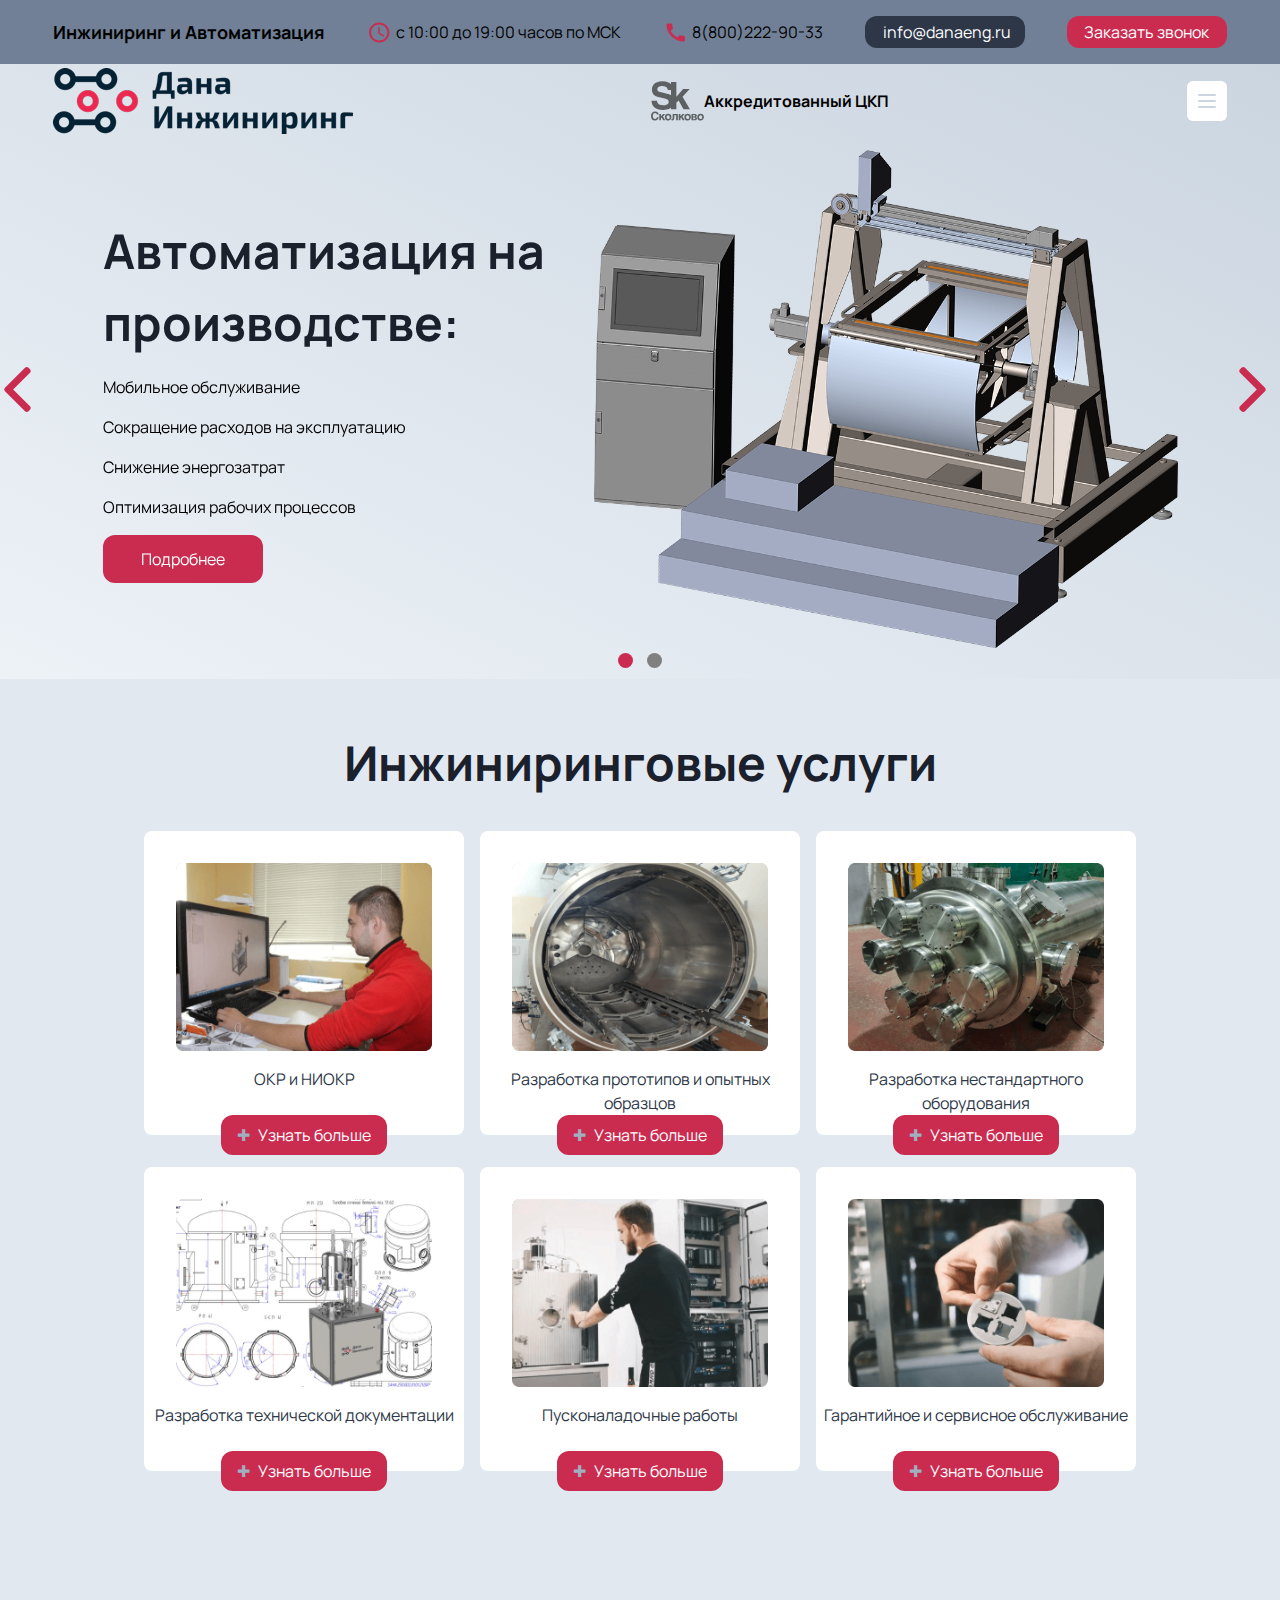
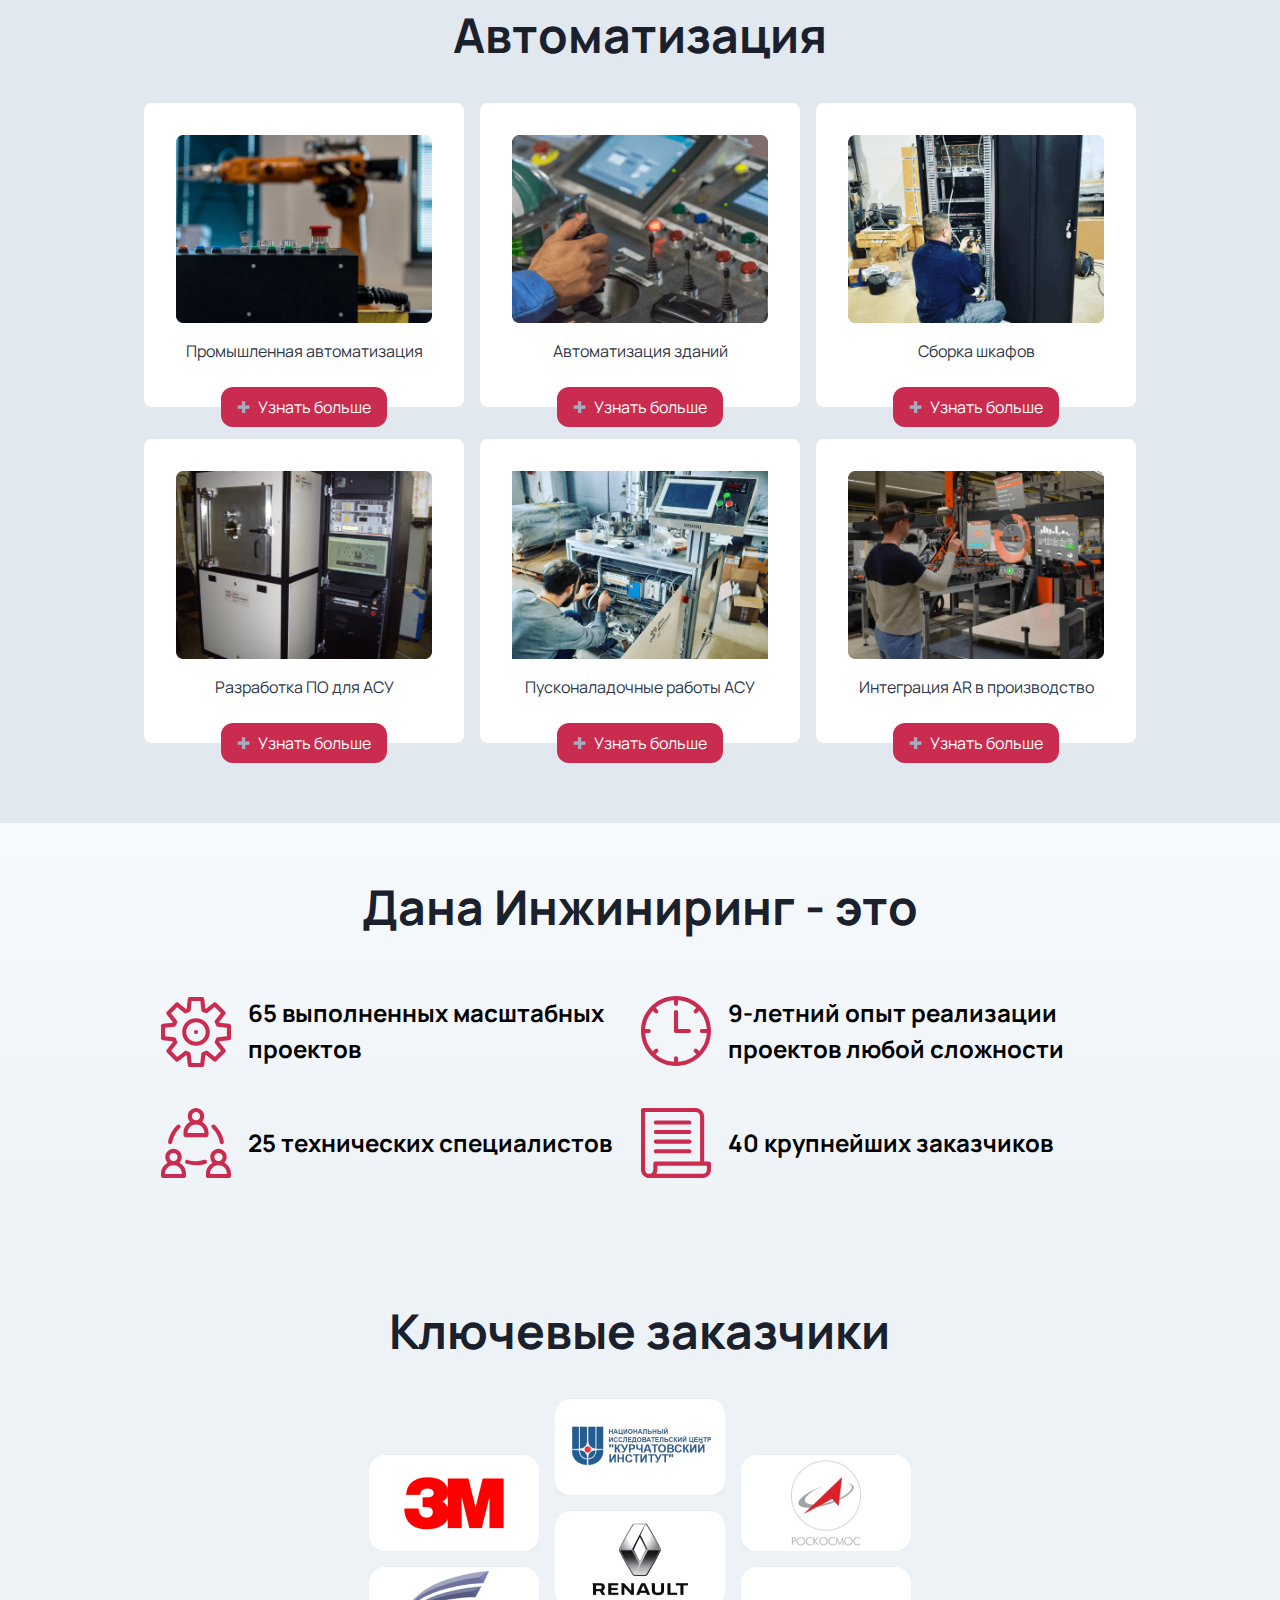
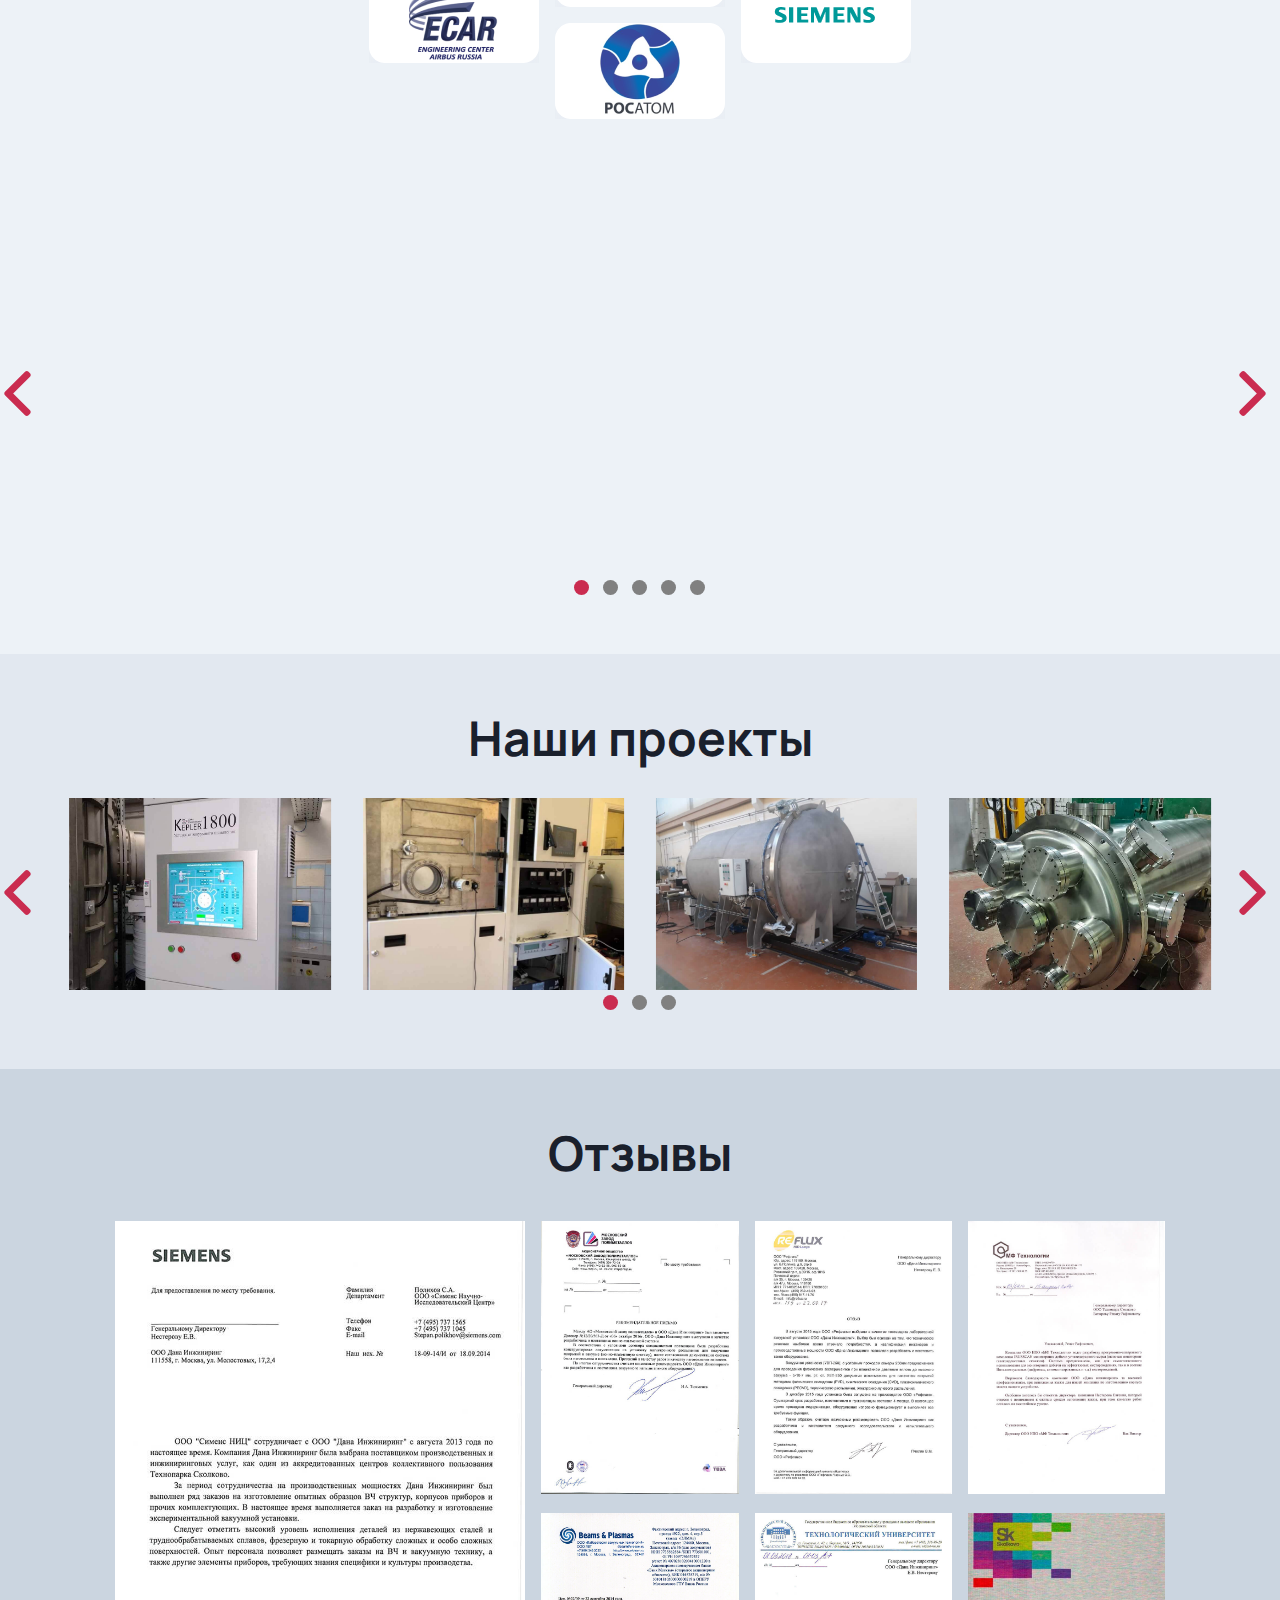
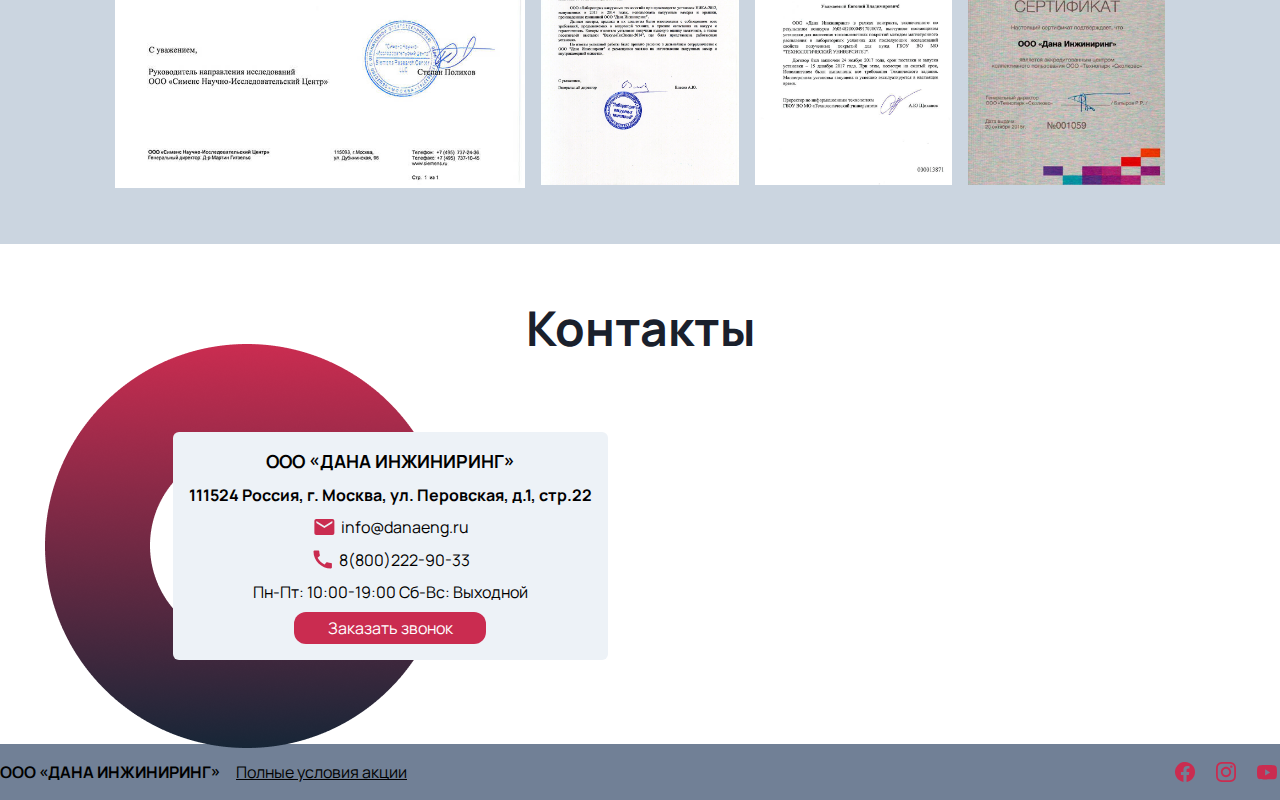
==== index.html @ fb21cc7e "Updates" ====
<!doctype html><html lang="ru"><head><meta charset="UTF-8"/><meta http-equiv="X-UA-Compatible" content="IE=edge"/><meta name="viewport" content="width=device-width,initial-scale=1"/><meta name="description" content="Описание"><meta name="keywords" content="Ключевики"><meta name="image" content=""><meta property="og:type" content="website"><meta property="og:title" content="Дана Инжиниринг"><meta property="og:description" content="Инжиниринг и Автоматизация"><meta property="og:image" content="images/74277fcdfdfe379d3984.png"><meta property="og:url" content="https://example.com"><link rel="canonical" href="https://example.com"><link rel="apple-touch-icon" sizes="180x180" href="images/dfc43853e646cbee255f.png"><link rel="icon" type="image/png" sizes="32x32" href="images/2c616395b20fa8eacdee.png"><link rel="icon" type="image/png" sizes="16x16" href="images/73b46e3fad0cef4b9124.png"><link rel="mask-icon" href="images/2966824fdad84221dab8.svg" color="#5bbad5"><meta name="msapplication-TileColor" content="#00aba9"><meta name="theme-color" content="#ffffff"><meta name="apple-mobile-web-app-title" content="Название"><meta name="apple-mobile-web-app-capable" content="yes"><meta name="format-detection" content="telephone=no"><meta name="format-detection" content="address=no"><link rel="preconnect" href="https://fonts.gstatic.com"><link href="https://fonts.googleapis.com/css2?family=Manrope:wght@400;500;600;700&display=swap" rel="stylesheet"><title>Инжиниринг и автоматизация</title><script defer="defer" src="js/runtime~commons.b30479f1495d9ace667a.js"></script><script defer="defer" src="js/commons.16d037f3c94efd6d4ec0.js"></script><script defer="defer" src="js/runtime~main.9f302451051cce372ce2.js"></script><script defer="defer" src="js/jquery-validation.f92ae0fbf6ebaa4fd55c.js"></script><script defer="defer" src="js/jquery.c46a91979a6f2363bbe6.js"></script><script defer="defer" src="js/inputmask.ca1bc81b205cc500cdbe.js"></script><script defer="defer" src="js/main.8e3af58fa62769e87d89.js"></script><link href="css/commons.css" rel="stylesheet"></head><body class="font-manrope"><header class="bg-gray-600 py-2 lg:py-4"><div class="container mx-auto w-11/12 flex items-center justify-between"><p class="text-lg font-bold hidden lg:block lg:flex-grow-1">Инжиниринг и Автоматизация</p><div class="space-y-2 md:flex md:space-y-0 md:flex-grow-2"><div class="flex items-center space-x-1 md:flex-grow-1"><svg width="25" height="25" viewBox="0 0 25 25" fill="none" xmlns="http://www.w3.org/2000/svg"><path d="M12.2499 2.5C6.61022 2.5 2.04333 6.98 2.04333 12.5C2.04333 18.02 6.61022 22.5 12.2499 22.5C17.8997 22.5 22.4768 18.02 22.4768 12.5C22.4768 6.98 17.8997 2.5 12.2499 2.5ZM12.2601 20.5C7.74427 20.5 4.08668 16.92 4.08668 12.5C4.08668 8.08 7.74427 4.5 12.2601 4.5C16.7759 4.5 20.4335 8.08 20.4335 12.5C20.4335 16.92 16.7759 20.5 12.2601 20.5Z" fill="#CA2C50"/><path d="M12.7709 7.5H11.2384V13.5L16.6022 16.65L17.3684 15.42L12.7709 12.75V7.5Z" fill="#CA2C50"/></svg><p class="text-xs sm:text-base">с 10:00 до 19:00 часов по МСК</p></div><div class="flex items-center space-x-1 md:flex-grow-1"><svg width="25" height="25" viewBox="0 0 25 25" fill="none" xmlns="http://www.w3.org/2000/svg"><path d="M20.8867 15.88C19.6301 15.88 18.4143 15.68 17.2802 15.32C16.9227 15.2 16.5242 15.29 16.2483 15.56L14.6443 17.53C11.753 16.18 9.04555 13.63 7.60499 10.7L9.59725 9.04C9.8731 8.76 9.95484 8.37 9.84245 8.02C9.46443 6.91 9.27032 5.72 9.27032 4.49C9.27032 3.95 8.81056 3.5 8.25886 3.5H4.72387C4.17216 3.5 3.50808 3.74 3.50808 4.49C3.50808 13.78 11.4056 21.5 20.8867 21.5C21.6121 21.5 21.8982 20.87 21.8982 20.32V16.87C21.8982 16.33 21.4384 15.88 20.8867 15.88Z" fill="#CA2C50"/></svg> <a href="tel:88002229033" class="text-xs sm:text-base">8(800)222-90-33</a></div></div><div class="space-y-2 sm:flex sm:justify-between sm:space-y-0 sm:space-x-2 md:space-x-0 md:flex-grow-1"><a class="btn w-32 sm:w-40 h-8 px-4 space-x-1 bg-gray-800 cursor-pointer" href="mailto:info@danaeng.ru"><svg width="25" height="24" viewBox="0 0 25 24" fill="none" xmlns="http://www.w3.org/2000/svg"><path d="M20.369 4H4.36897C3.26897 4 2.37897 4.9 2.37897 6L2.36897 18C2.36897 19.1 3.26897 20 4.36897 20H20.369C21.469 20 22.369 19.1 22.369 18V6C22.369 4.9 21.469 4 20.369 4ZM20.369 8L12.369 13L4.36897 8V6L12.369 11L20.369 6V8Z" fill="#CA2C50"/></svg><p class="text-xs sm:text-base lg:hover:opacity-75 text-white">info@danaeng.ru</p></a><button data-fancybox="modal" data-src="#modal" class="button btn w-32 sm:w-40 h-8 px-4 space-x-1 bg-pinkLight-light"><p class="text-xs sm:text-base lg:hover:opacity-75 text-white">Заказать звонок</p></button></div></div></header><section class="bg-gradient-to-tr from-gray-200 to-gray-400"><div class="container mx-auto w-11/12 pt-1"><nav class="flex items-center flex-wrap justify-between relative sm:flex-no-wrap"><img class="w-48 sm:w-max" src="images/74277fcdfdfe379d3984.png" alt="logo"/><div class="flex items-center order-last sm:order-none"><img class="h-10 sm:h-max" src="images/918df8cb1b4199e8cf43.svg" alt="Logo_of_the_Skolkovo_Foundation"><p class="text-xs font-bold sm:text-base lg:text-lg">Аккредитованный ЦКП</p></div><button id="menu-btn" type="button" class="lg:hidden bg-white z-20 rounded-md p-2 inline-flex items-center justify-center text-gray-400 hover:text-gray-500 hover:bg-gray-100 focus:outline-none focus:ring-2 focus:ring-inset focus:ring-indigo-500"><svg class="h-6 w-6" xmlns="http://www.w3.org/2000/svg" fill="none" viewBox="0 0 24 24" stroke="currentColor" aria-hidden="true"><path stroke-linecap="round" stroke-linejoin="round" stroke-width="2" d="M4 6h16M4 12h16M4 18h16"/></svg></button><ul id="menu" class="absolute hidden top-full right-0 rounded-lg bg-white z-10 border lg:flex lg:static lg:justify-between lg:border-transparent lg:bg-transparent lg:w-1/4"><li class="p-4 md:p-0 lg:hover:text-pinkLight-500"><a class="font-bold pb-3" href="#about">О компании</a></li><li class="p-4 md:p-0 lg:hover:text-pinkLight-500"><a class="font-bold pb-3" href="#contact">Контакты</a></li></ul></nav></div><div class="container mx-auto"><div class="relative"><div class="slider-nav-first owl-nav"></div><div class="w-11/12 mx-auto"><div class="slider-first owl-carousel owl-theme owl-loaded"><div class="flex mx-auto mt-4 w-11/12"><div class="flex flex-col justify-center"><h1 class="title text-3xl sm:text-4xl lg:text-5xl lg:text-left">Автоматизация на производстве:</h1><ul class="sm:list-disc"><li class="my-4 text-base">Мобильное обслуживание</li><li class="my-4 text-base">Сокращение расходов на эксплуатацию</li><li class="my-4 text-base">Снижение энергозатрат</li><li class="my-4 text-base">Оптимизация рабочих процессов</li></ul><a href="#automation" class="btn w-32 h-10 bg-pinkLight-light text-white md:w-40 md:h-12">Подробнее</a></div><div class="flex items-center"><img class="hidden lg:block object-cover" src="images/433c39b2b914df22d39d.png" alt="automation"></div></div><div class="flex mx-auto mt-4 w-11/12"><div class="flex flex-col justify-center"><h1 class="title text-3xl sm:text-4xl lg:text-5xl lg:text-left">Инжиниринговые услуг</h1><ul class="sm:list-disc"><li class="my-4 text-base">Комплексный подход к реализации проекта</li><li class="my-4 text-base">Прозрачность всех этапов</li><li class="my-4 text-base">Технически выверенные и экономически обоснованные решения</li></ul><a href="#engineering" class="btn w-32 h-10 bg-pinkLight-light text-white md:w-40 md:h-12">Подробнее</a></div><div class="flex items-center"><img class="hidden lg:block items-start" src="images/2f6bbb313bbfe4bbe7e2.png" alt="SP.7"></div></div></div></div></div></div></section><section id="engineering" class="py-6 sm:py-8 md:py-10 lg:py-12 bg-gray-300"><div class="container mx-auto"><h1 class="title text-3xl sm:text-4xl lg:text-5xl text-center">Инжиниринговые услуги</h1><div class="flex flex-wrap max-w-screen-lg xl:mx-auto justify-center mt-8"><div class="px-2 pb-8"><div class="flex flex-col relative items-center bg-white w-80 h-76 rounded-lg"><img class="mt-8 mx-8 w-64" src="images/44a332d734e00c66a836.png" alt="microscope"><p class="text-gray-800 text-center mt-4">ОКР и НИОКР</p><button data-okr data-src="#okr" class="btn absolute -bottom-5 w-44 h-10 bg-pinkLight-light text-white"><span class="text-gray-500 mr-2">&#10010;</span> Узнать больше</button></div></div><div class="px-2 pb-8"><div class="flex flex-col relative items-center bg-white w-80 h-76 rounded-lg"><img class="mt-8 mx-8 w-64" src="images/bc92e7494054b169a4b0.png" 4alt="microscope"><p class="text-gray-800 text-center mt-4">Разработка прототипов и опытных образцов</p><button data-prototype class="btn absolute -bottom-5 w-44 h-10 bg-pinkLight-light text-white"><span class="text-gray-500 mr-2">&#10010;</span> Узнать больше</button></div></div><div class="px-2 pb-8"><div class="flex flex-col relative items-center bg-white w-80 h-76 rounded-lg"><img class="mt-8 mx-8 w-64" src="images/b49ad403782c7b01bc2b.png" 4alt="microscope"><p class="text-gray-800 text-center mt-4">Разработка нестандартного оборудования</p><button data-nonstandard class="btn absolute -bottom-5 w-44 h-10 bg-pinkLight-light text-white"><span class="text-gray-500 mr-2">&#10010;</span> Узнать больше</button></div></div><div class="px-2 pb-8"><div class="flex flex-col relative items-center bg-white w-80 h-76 rounded-lg"><img class="mt-8 mx-8 w-64" src="images/dcd455881270ddd6c4b4.png" 4alt="microscope"><p class="text-gray-800 text-center mt-4">Разработка технической документации</p><button data-technical data-src="#technical" class="btn absolute -bottom-5 w-44 h-10 bg-pinkLight-light text-white"><span class="text-gray-500 mr-2">&#10010;</span> Узнать больше</button></div></div><div class="px-2 pb-8"><div class="flex flex-col relative items-center bg-white w-80 h-76 rounded-lg"><img class="mt-8 mx-8 w-64" src="images/0c80b53a88697d50e871.png" 4alt="microscope"><p class="text-gray-800 text-center mt-4">Пусконаладочные работы</p><button data-commissioning class="btn absolute -bottom-5 w-44 h-10 bg-pinkLight-light text-white"><span class="text-gray-500 mr-2">&#10010;</span> Узнать больше</button></div></div><div class="px-2 pb-8"><div class="flex flex-col relative items-center bg-white w-80 h-76 rounded-lg"><img class="mt-8 mx-8 w-64" src="images/63303c36796621fbd7f0.png" 4alt="microscope"><p class="text-gray-800 text-center mt-4">Гарантийное и сервисное обслуживание</p><button data-guarantee class="btn absolute -bottom-5 w-44 h-10 bg-pinkLight-light text-white"><span class="text-gray-500 mr-2">&#10010;</span> Узнать больше</button></div></div></div></div></section><section id="automation" class="py-6 sm:py-8 md:py-10 lg:py-12 bg-gray-300"><div class="container mx-auto"><h1 class="title text-3xl sm:text-4xl lg:text-5xl text-center">Автоматизация</h1><div class="flex flex-wrap max-w-screen-lg xl:mx-auto justify-center mt-8"><div class="flex px-2 pb-8"><div class="flex flex-col relative items-center bg-white w-80 h-76 rounded-lg"><img class="mt-8 mx-8 w-64" src="images/db993338d4e6feb698f8.png" alt="microscope"><p class="text-gray-800 text-center mt-4">Промышленная автоматизация</p><button data-industrial class="btn absolute -bottom-5 w-44 h-10 bg-pinkLight-light text-white"><span class="text-gray-500 mr-2">&#10010;</span> Узнать больше</button></div></div><div class="flex px-2 pb-8"><div class="flex flex-col relative items-center bg-white w-80 h-76 rounded-lg"><img class="mt-8 mx-8 w-64" src="images/6bbfdd41f98046ccc4f9.png" alt="microscope"><p class="text-gray-800 text-center mt-4">Автоматизация зданий</p><button data-building class="btn absolute -bottom-5 w-44 h-10 bg-pinkLight-light text-white"><span class="text-gray-500 mr-2">&#10010;</span> Узнать больше</button></div></div><div class="flex px-2 pb-8"><div class="flex flex-col relative items-center bg-white w-80 h-76 rounded-lg"><img class="mt-8 mx-8 w-64" src="images/040472b0a7c67ee1643f.png" alt="microscope"><p class="text-gray-800 text-center mt-4">Сборка шкафов</p><button data-cupboard class="btn absolute -bottom-5 w-44 h-10 bg-pinkLight-light text-white"><span class="text-gray-500 mr-2">&#10010;</span> Узнать больше</button></div></div><div class="flex px-2 pb-8"><div class="flex flex-col relative items-center bg-white w-80 h-76 rounded-lg"><img class="mt-8 mx-8 w-64" src="images/d1a35d152bdb971bf547.png" alt="microscope"><p class="text-gray-800 text-center mt-4">Разработка ПО для АСУ</p><button data-software class="btn absolute -bottom-5 w-44 h-10 bg-pinkLight-light text-white"><span class="text-gray-500 mr-2">&#10010;</span> Узнать больше</button></div></div><div class="flex px-2 pb-8"><div class="flex flex-col relative items-center bg-white w-80 h-76 rounded-lg"><img class="mt-8 mx-8 w-64" src="images/42d90483b69ab3ab5dd0.png" alt="microscope"><p class="text-gray-800 text-center mt-4">Пусконаладочные работы АСУ</p><button data-asu class="btn absolute -bottom-5 w-44 h-10 bg-pinkLight-light text-white"><span class="text-gray-500 mr-2">&#10010;</span> Узнать больше</button></div></div><div class="flex px-2 pb-8"><div class="flex flex-col relative items-center bg-white w-80 h-76 rounded-lg"><img class="mt-8 mx-8 w-64" src="images/774e0be35d2c9b618301.png" alt="microscope"><p class="text-gray-800 text-center mt-4">Интеграция AR в производство</p><button data-ar class="btn absolute -bottom-5 w-44 h-10 bg-pinkLight-light text-white"><span class="text-gray-500 mr-2">&#10010;</span> Узнать больше</button></div></div></div></div></section><section id="about" class="py-6 sm:py-8 md:py-10 lg:py-12 bg-gradient-to-b from-gray-100 to-gray-200"><div class="container mx-auto w-11/12 md:justify-around lg:w-9/12"><p class="title text-3xl sm:text-4xl lg:text-5xl">Дана Инжиниринг - это</p><div class="flex flex-wrap lg:mt-8 lg:justify-around"><div class="flex sm:w-1/2 my-5 items-center space-x-4"><img class="w-16 md:w-max" src="images/c16acf365f2bf15d27ee.svg" alt=""><p class="font-bold text-base md:text-2xl">65 выполненных масштабных проектов</p></div><div class="flex sm:w-1/2 my-5 items-center space-x-4"><img class="w-16 md:w-max" src="images/fc7dab513086b8be9634.svg" alt=""><p class="font-bold text-base md:text-2xl">9-летний опыт реализации проектов любой сложности</p></div><div class="flex sm:w-1/2 my-5 items-center space-x-4"><img class="w-16 md:w-max" src="images/53f86cef00ecb366207a.svg" alt=""><p class="font-bold text-base md:text-2xl">25 технических специалистов</p></div><div class="flex sm:w-1/2 my-5 items-center space-x-4"><img class="w-16 md:w-max" src="images/d5e877f84ef0d6635399.svg" alt=""><p class="font-bold text-base md:text-2xl">40 крупнейших заказчиков</p></div></div></div></section><section class="py-6 sm:py-8 md:py-10 lg:py-12 bg-gray-200"><div class="container mx-auto w-11/12"><h1 class="title text-3xl sm:text-4xl lg:text-5xl text-center">Ключевые заказчики</h1><div class="flex items-center justify-center mt-8 space-x-4"><div class="space-y-4"><img src="images/485a1e3e6a2a6cc4da6a.png" alt="3M"> <img src="images/1ecb2df488501424e17f.png" alt="Ecar"></div><div class="space-y-4"><img src="images/c3c84f8d84bafd0f51ae.png" alt="Kurchatov"> <img src="images/c63d04c97c22522385aa.png" alt="Renault"> <img src="images/5c98f10da6774e6a3940.png" alt="Rosatom"></div><div class="space-y-4"><img src="images/153442df727298d5f712.png" alt="Roskosmos"> <img src="images/04d900f28223c6bc8053.png" alt="Siemens"></div></div></div></section><section class="py-6 sm:py-8 md:py-10 lg:py-12 bg-gray-200"><div class="container mx-auto"><div class="relative"><div class="slider-nav-third owl-nav"></div><div class="w-11/12 mx-auto"><div class="slider-third owl-carousel owl-theme owl-loaded"><div class="mx-auto max-w-screen-sm"><div class="relative pt-center"><iframe class="absolute inset-0 w-full h-full" frameborder="0" allow="accelerometer; encrypted-media; gyroscope; picture-in-picture" allowfullscreen="" title="Видео" src="https://www.youtube-nocookie.com/embed/yF5I6CR7Wgg?rel=0&amp;modestbranding=1&amp;iv_load_policy=3"></iframe></div></div><div class="mx-auto max-w-screen-sm"><div class="relative pt-center"><iframe class="absolute inset-0 w-full h-full" src="https://www.youtube-nocookie.com/embed/Jkzds8dCxdc?rel=0&amp;modestbranding=1&amp;iv_load_policy=3" frameborder="0" allow="accelerometer; autoplay; clipboard-write; encrypted-media; gyroscope; picture-in-picture" allowfullscreen></iframe></div></div><div class="mx-auto max-w-screen-sm"><div class="relative pt-center"><iframe class="absolute inset-0 w-full h-full" src="https://www.youtube-nocookie.com/embed/MYtIfRMf-84?rel=0&amp;modestbranding=1&amp;iv_load_policy=3" frameborder="0" allow="accelerometer; autoplay; clipboard-write; encrypted-media; gyroscope; picture-in-picture" allowfullscreen></iframe></div></div><div class="mx-auto max-w-screen-sm"><div class="relative pt-center"><iframe class="absolute inset-0 w-full h-full" src="https://www.youtube-nocookie.com/embed/xwN35hnv7uE?rel=0&amp;modestbranding=1&amp;iv_load_policy=3" allow="accelerometer; autoplay; clipboard-write; encrypted-media; gyroscope; picture-in-picture" allowfullscreen></iframe></div></div><div class="mx-auto max-w-screen-sm"><div class="relative pt-center"><iframe class="absolute inset-0 w-full h-full" src="https://www.youtube-nocookie.com/embed/uyGoDuOEUpQ?rel=0&amp;modestbranding=1&amp;iv_load_policy=3" frameborder="0" allow="accelerometer; autoplay; clipboard-write; encrypted-media; gyroscope; picture-in-picture" allowfullscreen></iframe></div></div></div></div></div></div></section><section class="py-6 sm:py-8 md:py-10 lg:py-12 bg-gray-300"><div class="container mx-auto"><h1 class="title text-3xl sm:text-4xl lg:text-5xl text-center">Наши проекты</h1><div class="relative"><div class="slider-nav-second owl-nav"></div><div class="w-11/12 container mt-6 mx-auto"><div class="owl-carousel owl-theme owl-loaded slider-second"><div class="px-4 mx-auto max-w-xs"><a data-fancybox="project" href="images/72a11211e0a000b55fd5.jpg"><img class="h-48 object-cover" src="images/72a11211e0a000b55fd5.jpg" alt=""></a></div><div class="px-4 mx-auto max-w-xs"><a data-fancybox="project" href="images/aedd53e47f8b5c05df2a.jpg"><img class="h-48 object-cover" src="images/aedd53e47f8b5c05df2a.jpg" alt=""></a></div><div class="px-4 mx-auto max-w-xs"><a data-fancybox="project" href="images/3c1df457f893501de52e.jpg"><img class="h-48 object-cover" src="images/3c1df457f893501de52e.jpg" alt=""></a></div><div class="px-4 mx-auto max-w-xs"><a data-fancybox="project" href="images/711db76472874e89faf2.jpg"><img class="h-48 object-cover" src="images/711db76472874e89faf2.jpg" alt=""></a></div><div class="px-4 mx-auto max-w-xs"><a data-fancybox="project" href="images/658e9b3b0c699b7a0aa6.jpg"><img class="h-48 object-cover" src="images/658e9b3b0c699b7a0aa6.jpg" alt=""></a></div><div class="px-4 mx-auto max-w-xs"><a data-fancybox="project" href="images/bc26a7e42e011202aef4.jpg"><img class="h-48 object-cover" src="images/bc26a7e42e011202aef4.jpg" alt=""></a></div></div></div></div></div></section><section class="py-6 sm:py-8 md:py-10 lg:py-12 bg-gray-400"><div class="container mx-auto"><h1 class="title text-3xl sm:text-4xl lg:text-5xl text-center">Отзывы</h1><div class="flex flex-wrap justify-center mt-6"><a data-fancybox="review" class="w-1/3 p-1 md:p-2" href="images/880f0470a78473e35357.jpg"><img src="images/880f0470a78473e35357.jpg" alt=""></a><div class="flex flex-wrap w-1/2"><a data-fancybox="review" class="w-1/3 p-1 md:p-2" href="images/447253b0e736bf8054f8.jpg"><img class="object-contain" src="images/447253b0e736bf8054f8.jpg" alt=""> </a><a data-fancybox="review" class="w-1/3 p-1 md:p-2" href="images/e0ca7154543776e99aeb.jpg"><img class="object-contain" src="images/e0ca7154543776e99aeb.jpg" alt=""> </a><a data-fancybox="review" class="w-1/3 p-1 md:p-2" href="images/0e8c5762ff717612cbdd.jpg"><img class="object-contain" src="images/0e8c5762ff717612cbdd.jpg" alt=""> </a><a data-fancybox="review" class="w-1/3 p-1 md:p-2" href="images/78b9c1ac671da2d10676.jpg"><img class="object-contain" src="images/78b9c1ac671da2d10676.jpg" alt=""> </a><a data-fancybox="review" class="w-1/3 p-1 md:p-2" href="images/db12fcee708b15cd62ae.jpg"><img class="object-contain" src="images/db12fcee708b15cd62ae.jpg" alt=""> </a><a data-fancybox="review" class="w-1/3 p-1 md:p-2" href="images/90a17c1965df16e1df01.jpg"><img class="object-contain" src="images/90a17c1965df16e1df01.jpg" alt=""></a></div></div></div></section><section id="contact" class="py-6 sm:py-8 md:py-10 lg:py-12"><div class="container mx-auto flex flex-col"><h1 class="title text-3xl sm:text-4xl lg:text-5xl text-center z-10">Контакты</h1><div class="flex flex-wrap items-center justify-center mt-8 z-0"><div class="flex relative h-max p-8"><img class="absolute -left-24 -top-14" src="images/8ad805fbc46322161ee9.png" alt="Exclude"><div class="flex flex-col items-center z-10 p-4 space-y-2 rounded-md bg-gray-200"><h2 class="text-center text-lg font-bold">ООО «ДАНА ИНЖИНИРИНГ»</h2><p class="text-center text-base font-bold">111524 Россия, г. Москва, ул. Перовская, д.1, стр.22</p><div class="flex items-center space-x-1"><svg width="25" height="24" viewBox="0 0 25 24" fill="none" xmlns="http://www.w3.org/2000/svg"><path d="M20.369 4H4.36897C3.26897 4 2.37897 4.9 2.37897 6L2.36897 18C2.36897 19.1 3.26897 20 4.36897 20H20.369C21.469 20 22.369 19.1 22.369 18V6C22.369 4.9 21.469 4 20.369 4ZM20.369 8L12.369 13L4.36897 8V6L12.369 11L20.369 6V8Z" fill="#CA2C50"/></svg><p class="text-base">info@danaeng.ru</p></div><div class="flex items-center space-x-1"><svg width="25" height="25" viewBox="0 0 25 25" fill="none" xmlns="http://www.w3.org/2000/svg"><path d="M20.8867 15.88C19.6301 15.88 18.4143 15.68 17.2802 15.32C16.9227 15.2 16.5242 15.29 16.2483 15.56L14.6443 17.53C11.753 16.18 9.04555 13.63 7.60499 10.7L9.59725 9.04C9.8731 8.76 9.95484 8.37 9.84245 8.02C9.46443 6.91 9.27032 5.72 9.27032 4.49C9.27032 3.95 8.81056 3.5 8.25886 3.5H4.72387C4.17216 3.5 3.50808 3.74 3.50808 4.49C3.50808 13.78 11.4056 21.5 20.8867 21.5C21.6121 21.5 21.8982 20.87 21.8982 20.32V16.87C21.8982 16.33 21.4384 15.88 20.8867 15.88Z" fill="#CA2C50"/></svg><p class="text-base">8(800)222-90-33</p></div><p class="text-center text-base">Пн-Пт: 10:00-19:00 Сб-Вс: Выходной</p><button data-fancybox="modal-2" data-src="#modal" class="button btn w-48 h-8 px-4 space-x-1 bg-pinkLight-light"><p class="text-base text-white">Заказать звонок</p></button></div></div><iframe class="z-10" src="https://yandex.ru/map-widget/v1/?um=constructor%3Ad4688eec5e84311e57ad00fe363fe590b6adca9c470aa3243f0dd0891c29ed50&amp;source=constructor" width="500" height="300" frameborder="0"></iframe></div></div></section><footer class="py-4 bg-gray-600"><div class="container mx-auto flex items-center justify-between"><div class="sm:flex sm:space-x-4"><p class="font-bold">ООО «ДАНА ИНЖИНИРИНГ»</p><a class="underline">Полные условия акции</a></div><div class="flex space-x-4"><a href="https://www.facebook.com/danaengr" target="_blank"><img src="images/584d302fdd204902ffac.svg" alt="Facebook"> </a><a href="https://www.instagram.com/danaeng.ru" target="_blank"><img src="images/b13b7b0f9c8003c86c7c.svg" alt="Instagram"> </a><a href="https://www.youtube.com/channel/UCfoNqZbQwQZt2TpE7EeanzA" target="_blank"><img src="images/0c217099a9dfc0f01824.svg" alt="Youtube"></a></div></div></footer><div id="modal" class="hidden"><div class="flex justify-center items-center"><form id="form" role="form" class="flex flex-col p-4 space-y-2 w-72"><div><input placeholder="Введите имя" name="name" class="input"></div><div><input placeholder="Введите номер телефона" name="phone" class="input"></div><div><input type="email" placeholder="Ваш E-mail" name="email" class="input"></div><div><textarea type="textarea" name="textarea" placeholder="Напишите комментарий" id="textarea" cols="10" rows="3" class="input"></textarea></div><div class="flex space-x-2"><input id="checkbox" type="checkbox" checked="checked" name="checkbox" class="checkbox focus:outline-none"><p class="text-gray-600 text-xs">Нажимая на кнопку "Закать звонок", я даю <a>согласие</a> на обработку персональных данных</p></div><button id="submit-btn" type="submit" class="btn bg-pinkLight-light py-2 text-white text-lg">Заказать звонок</button></form></div></div><button id="scroll" class="fixed z-10 w-12 bottom-12 right-0" style="display: none;"><img src="images/5d6c261adb021bbc01b5.svg" alt="arrow"></button></body></html>
---- css/commons.css ----
body.compensate-for-scrollbar{overflow:hidden}.fancybox-active{height:auto}.fancybox-is-hidden{left:-9999px;margin:0;position:absolute!important;top:-9999px;visibility:hidden}.fancybox-container{-webkit-backface-visibility:hidden;height:100%;left:0;outline:none;position:fixed;-webkit-tap-highlight-color:transparent;top:0;-ms-touch-action:manipulation;touch-action:manipulation;transform:translateZ(0);width:100%;z-index:99992}.fancybox-container *{box-sizing:border-box}.fancybox-bg,.fancybox-inner,.fancybox-outer,.fancybox-stage{bottom:0;left:0;position:absolute;right:0;top:0}.fancybox-outer{-webkit-overflow-scrolling:touch;overflow-y:auto}.fancybox-bg{background:#1e1e1e;opacity:0;transition-duration:inherit;transition-property:opacity;transition-timing-function:cubic-bezier(.47,0,.74,.71)}.fancybox-is-open .fancybox-bg{opacity:.9;transition-timing-function:cubic-bezier(.22,.61,.36,1)}.fancybox-caption,.fancybox-infobar,.fancybox-navigation .fancybox-button,.fancybox-toolbar{direction:ltr;opacity:0;position:absolute;transition:opacity .25s ease,visibility 0s ease .25s;visibility:hidden;z-index:99997}.fancybox-show-caption .fancybox-caption,.fancybox-show-infobar .fancybox-infobar,.fancybox-show-nav .fancybox-navigation .fancybox-button,.fancybox-show-toolbar .fancybox-toolbar{opacity:1;transition:opacity .25s ease 0s,visibility 0s ease 0s;visibility:visible}.fancybox-infobar{color:#ccc;font-size:13px;-webkit-font-smoothing:subpixel-antialiased;height:44px;left:0;line-height:44px;min-width:44px;mix-blend-mode:difference;padding:0 10px;pointer-events:none;top:0;-webkit-touch-callout:none;-webkit-user-select:none;-moz-user-select:none;-ms-user-select:none;user-select:none}.fancybox-toolbar{right:0;top:0}.fancybox-stage{direction:ltr;overflow:visible;transform:translateZ(0);z-index:99994}.fancybox-is-open .fancybox-stage{overflow:hidden}.fancybox-slide{-webkit-backface-visibility:hidden;display:none;height:100%;left:0;outline:none;overflow:auto;-webkit-overflow-scrolling:touch;padding:44px;position:absolute;text-align:center;top:0;transition-property:transform,opacity;white-space:normal;width:100%;z-index:99994}.fancybox-slide:before{content:"";display:inline-block;font-size:0;height:100%;vertical-align:middle;width:0}.fancybox-is-sliding .fancybox-slide,.fancybox-slide--current,.fancybox-slide--next,.fancybox-slide--previous{display:block}.fancybox-slide--image{overflow:hidden;padding:44px 0}.fancybox-slide--image:before{display:none}.fancybox-slide--html{padding:6px}.fancybox-content{background:#fff;display:inline-block;margin:0;max-width:100%;overflow:auto;-webkit-overflow-scrolling:touch;padding:44px;position:relative;text-align:left;vertical-align:middle}.fancybox-slide--image .fancybox-content{animation-timing-function:cubic-bezier(.5,0,.14,1);-webkit-backface-visibility:hidden;background:transparent;background-repeat:no-repeat;background-size:100% 100%;left:0;max-width:none;overflow:visible;padding:0;position:absolute;top:0;-ms-transform-origin:top left;transform-origin:top left;transition-property:transform,opacity;-webkit-user-select:none;-moz-user-select:none;-ms-user-select:none;user-select:none;z-index:99995}.fancybox-can-zoomOut .fancybox-content{cursor:zoom-out}.fancybox-can-zoomIn .fancybox-content{cursor:zoom-in}.fancybox-can-pan .fancybox-content,.fancybox-can-swipe .fancybox-content{cursor:-webkit-grab;cursor:grab}.fancybox-is-grabbing .fancybox-content{cursor:-webkit-grabbing;cursor:grabbing}.fancybox-container [data-selectable=true]{cursor:text}.fancybox-image,.fancybox-spaceball{background:transparent;border:0;height:100%;left:0;margin:0;max-height:none;max-width:none;padding:0;position:absolute;top:0;-webkit-user-select:none;-moz-user-select:none;-ms-user-select:none;user-select:none;width:100%}.fancybox-spaceball{z-index:1}.fancybox-slide--iframe .fancybox-content,.fancybox-slide--map .fancybox-content,.fancybox-slide--pdf .fancybox-content,.fancybox-slide--video .fancybox-content{height:100%;overflow:visible;padding:0;width:100%}.fancybox-slide--video .fancybox-content{background:#000}.fancybox-slide--map .fancybox-content{background:#e5e3df}.fancybox-slide--iframe .fancybox-content{background:#fff}.fancybox-iframe,.fancybox-video{background:transparent;border:0;display:block;height:100%;margin:0;overflow:hidden;padding:0;width:100%}.fancybox-iframe{left:0;position:absolute;top:0}.fancybox-error{background:#fff;cursor:default;max-width:400px;padding:40px;width:100%}.fancybox-error p{color:#444;font-size:16px;line-height:20px;margin:0;padding:0}.fancybox-button{background:rgba(30,30,30,.6);border:0;border-radius:0;box-shadow:none;cursor:pointer;display:inline-block;height:44px;margin:0;padding:10px;position:relative;transition:color .2s;vertical-align:top;visibility:inherit;width:44px}.fancybox-button,.fancybox-button:link,.fancybox-button:visited{color:#ccc}.fancybox-button:hover{color:#fff}.fancybox-button:focus{outline:none}.fancybox-button.fancybox-focus{outline:1px dotted}.fancybox-button[disabled],.fancybox-button[disabled]:hover{color:#888;cursor:default;outline:none}.fancybox-button div{height:100%}.fancybox-button svg{display:block;height:100%;overflow:visible;position:relative;width:100%}.fancybox-button svg path{fill:currentColor;stroke-width:0}.fancybox-button--fsenter svg:nth-child(2),.fancybox-button--fsexit svg:first-child,.fancybox-button--pause svg:first-child,.fancybox-button--play svg:nth-child(2){display:none}.fancybox-progress{background:#ff5268;height:2px;left:0;position:absolute;right:0;top:0;-ms-transform:scaleX(0);transform:scaleX(0);-ms-transform-origin:0;transform-origin:0;transition-property:transform;transition-timing-function:linear;z-index:99998}.fancybox-close-small{background:transparent;border:0;border-radius:0;color:#ccc;cursor:pointer;opacity:.8;padding:8px;position:absolute;right:-12px;top:-44px;z-index:401}.fancybox-close-small:hover{color:#fff;opacity:1}.fancybox-slide--html .fancybox-close-small{color:currentColor;padding:10px;right:0;top:0}.fancybox-slide--image.fancybox-is-scaling .fancybox-content{overflow:hidden}.fancybox-is-scaling .fancybox-close-small,.fancybox-is-zoomable.fancybox-can-pan .fancybox-close-small{display:none}.fancybox-navigation .fancybox-button{background-clip:content-box;height:100px;opacity:0;position:absolute;top:calc(50% - 50px);width:70px}.fancybox-navigation .fancybox-button div{padding:7px}.fancybox-navigation .fancybox-button--arrow_left{left:0;left:env(safe-area-inset-left);padding:31px 26px 31px 6px}.fancybox-navigation .fancybox-button--arrow_right{padding:31px 6px 31px 26px;right:0;right:env(safe-area-inset-right)}.fancybox-caption{background:linear-gradient(0deg,rgba(0,0,0,.85) 0,rgba(0,0,0,.3) 50%,rgba(0,0,0,.15) 65%,rgba(0,0,0,.075) 75.5%,rgba(0,0,0,.037) 82.85%,rgba(0,0,0,.019) 88%,transparent);bottom:0;color:#eee;font-size:14px;font-weight:400;left:0;line-height:1.5;padding:75px 44px 25px;pointer-events:none;right:0;text-align:center;z-index:99996}@supports (padding:max(0px)){.fancybox-caption{padding:75px max(44px,env(safe-area-inset-right)) max(25px,env(safe-area-inset-bottom)) max(44px,env(safe-area-inset-left))}}.fancybox-caption--separate{margin-top:-50px}.fancybox-caption__body{max-height:50vh;overflow:auto;pointer-events:all}.fancybox-caption a,.fancybox-caption a:link,.fancybox-caption a:visited{color:#ccc;text-decoration:none}.fancybox-caption a:hover{color:#fff;text-decoration:underline}.fancybox-loading{animation:fancybox-rotate 1s linear infinite;background:transparent;border:4px solid;border-color:#888 #888 #fff;border-radius:50%;height:50px;left:50%;margin:-25px 0 0 -25px;opacity:.7;padding:0;position:absolute;top:50%;width:50px;z-index:99999}@keyframes fancybox-rotate{to{transform:rotate(1turn)}}.fancybox-animated{transition-timing-function:cubic-bezier(0,0,.25,1)}.fancybox-fx-slide.fancybox-slide--previous{opacity:0;transform:translate3d(-100%,0,0)}.fancybox-fx-slide.fancybox-slide--next{opacity:0;transform:translate3d(100%,0,0)}.fancybox-fx-slide.fancybox-slide--current{opacity:1;transform:translateZ(0)}.fancybox-fx-fade.fancybox-slide--next,.fancybox-fx-fade.fancybox-slide--previous{opacity:0;transition-timing-function:cubic-bezier(.19,1,.22,1)}.fancybox-fx-fade.fancybox-slide--current{opacity:1}.fancybox-fx-zoom-in-out.fancybox-slide--previous{opacity:0;transform:scale3d(1.5,1.5,1.5)}.fancybox-fx-zoom-in-out.fancybox-slide--next{opacity:0;transform:scale3d(.5,.5,.5)}.fancybox-fx-zoom-in-out.fancybox-slide--current{opacity:1;transform:scaleX(1)}.fancybox-fx-rotate.fancybox-slide--previous{opacity:0;-ms-transform:rotate(-1turn);transform:rotate(-1turn)}.fancybox-fx-rotate.fancybox-slide--next{opacity:0;-ms-transform:rotate(1turn);transform:rotate(1turn)}.fancybox-fx-rotate.fancybox-slide--current{opacity:1;-ms-transform:rotate(0deg);transform:rotate(0deg)}.fancybox-fx-circular.fancybox-slide--previous{opacity:0;transform:scale3d(0,0,0) translate3d(-100%,0,0)}.fancybox-fx-circular.fancybox-slide--next{opacity:0;transform:scale3d(0,0,0) translate3d(100%,0,0)}.fancybox-fx-circular.fancybox-slide--current{opacity:1;transform:scaleX(1) translateZ(0)}.fancybox-fx-tube.fancybox-slide--previous{transform:translate3d(-100%,0,0) scale(.1) skew(-10deg)}.fancybox-fx-tube.fancybox-slide--next{transform:translate3d(100%,0,0) scale(.1) skew(10deg)}.fancybox-fx-tube.fancybox-slide--current{transform:translateZ(0) scale(1)}@media (max-height:576px){.fancybox-slide{padding-left:6px;padding-right:6px}.fancybox-slide--image{padding:6px 0}.fancybox-close-small{right:-6px}.fancybox-slide--image .fancybox-close-small{background:#4e4e4e;color:#f2f4f6;height:36px;opacity:1;padding:6px;right:0;top:0;width:36px}.fancybox-caption{padding-left:12px;padding-right:12px}@supports (padding:max(0px)){.fancybox-caption{padding-left:max(12px,env(safe-area-inset-left));padding-right:max(12px,env(safe-area-inset-right))}}}.fancybox-share{background:#f4f4f4;border-radius:3px;max-width:90%;padding:30px;text-align:center}.fancybox-share h1{color:#222;font-size:35px;font-weight:700;margin:0 0 20px}.fancybox-share p{margin:0;padding:0}.fancybox-share__button{border:0;border-radius:3px;display:inline-block;font-size:14px;font-weight:700;line-height:40px;margin:0 5px 10px;min-width:130px;padding:0 15px;text-decoration:none;transition:all .2s;-webkit-user-select:none;-moz-user-select:none;-ms-user-select:none;user-select:none;white-space:nowrap}.fancybox-share__button:link,.fancybox-share__button:visited{color:#fff}.fancybox-share__button:hover{text-decoration:none}.fancybox-share__button--fb{background:#3b5998}.fancybox-share__button--fb:hover{background:#344e86}.fancybox-share__button--pt{background:#bd081d}.fancybox-share__button--pt:hover{background:#aa0719}.fancybox-share__button--tw{background:#1da1f2}.fancybox-share__button--tw:hover{background:#0d95e8}.fancybox-share__button svg{height:25px;margin-right:7px;position:relative;top:-1px;vertical-align:middle;width:25px}.fancybox-share__button svg path{fill:#fff}.fancybox-share__input{background:transparent;border:0;border-bottom:1px solid #d7d7d7;border-radius:0;color:#5d5b5b;font-size:14px;margin:10px 0 0;outline:none;padding:10px 15px;width:100%}.fancybox-thumbs{background:#ddd;bottom:0;display:none;margin:0;-webkit-overflow-scrolling:touch;-ms-overflow-style:-ms-autohiding-scrollbar;padding:2px 2px 4px;position:absolute;right:0;-webkit-tap-highlight-color:rgba(0,0,0,0);top:0;width:212px;z-index:99995}.fancybox-thumbs-x{overflow-x:auto;overflow-y:hidden}.fancybox-show-thumbs .fancybox-thumbs{display:block}.fancybox-show-thumbs .fancybox-inner{right:212px}.fancybox-thumbs__list{font-size:0;height:100%;list-style:none;margin:0;overflow-x:hidden;overflow-y:auto;padding:0;position:absolute;position:relative;white-space:nowrap;width:100%}.fancybox-thumbs-x .fancybox-thumbs__list{overflow:hidden}.fancybox-thumbs-y .fancybox-thumbs__list::-webkit-scrollbar{width:7px}.fancybox-thumbs-y .fancybox-thumbs__list::-webkit-scrollbar-track{background:#fff;border-radius:10px;box-shadow:inset 0 0 6px rgba(0,0,0,.3)}.fancybox-thumbs-y .fancybox-thumbs__list::-webkit-scrollbar-thumb{background:#2a2a2a;border-radius:10px}.fancybox-thumbs__list a{-webkit-backface-visibility:hidden;backface-visibility:hidden;background-color:rgba(0,0,0,.1);background-position:50%;background-repeat:no-repeat;background-size:cover;cursor:pointer;float:left;height:75px;margin:2px;max-height:calc(100% - 8px);max-width:calc(50% - 4px);outline:none;overflow:hidden;padding:0;position:relative;-webkit-tap-highlight-color:transparent;width:100px}.fancybox-thumbs__list a:before{border:6px solid #ff5268;bottom:0;content:"";left:0;opacity:0;position:absolute;right:0;top:0;transition:all .2s cubic-bezier(.25,.46,.45,.94);z-index:99991}.fancybox-thumbs__list a:focus:before{opacity:.5}.fancybox-thumbs__list a.fancybox-thumbs-active:before{opacity:1}@media (max-width:576px){.fancybox-thumbs{width:110px}.fancybox-show-thumbs .fancybox-inner{right:110px}.fancybox-thumbs__list a{max-width:calc(100% - 10px)}}
/*! normalize.css v8.0.1 | MIT License | github.com/necolas/normalize.css */html{line-height:1.15;-webkit-text-size-adjust:100%}body{margin:0}main{display:block}h1{font-size:2em;margin:.67em 0}hr{box-sizing:content-box;height:0;overflow:visible}pre{font-family:monospace,monospace;font-size:1em}a{background-color:transparent}abbr[title]{border-bottom:none;text-decoration:underline;-webkit-text-decoration:underline dotted;text-decoration:underline dotted}b,strong{font-weight:bolder}code,kbd,samp{font-family:monospace,monospace;font-size:1em}small{font-size:80%}sub,sup{font-size:75%;line-height:0;position:relative;vertical-align:baseline}sub{bottom:-.25em}sup{top:-.5em}img{border-style:none}button,input,optgroup,select,textarea{font-family:inherit;font-size:100%;line-height:1.15;margin:0}button,input{overflow:visible}button,select{text-transform:none}[type=button],[type=reset],[type=submit],button{-webkit-appearance:button}[type=button]::-moz-focus-inner,[type=reset]::-moz-focus-inner,[type=submit]::-moz-focus-inner,button::-moz-focus-inner{border-style:none;padding:0}[type=button]:-moz-focusring,[type=reset]:-moz-focusring,[type=submit]:-moz-focusring,button:-moz-focusring{outline:1px dotted ButtonText}fieldset{padding:.35em .75em .625em}legend{box-sizing:border-box;color:inherit;display:table;max-width:100%;padding:0;white-space:normal}progress{vertical-align:baseline}textarea{overflow:auto}[type=checkbox],[type=radio]{box-sizing:border-box;padding:0}[type=number]::-webkit-inner-spin-button,[type=number]::-webkit-outer-spin-button{height:auto}[type=search]{-webkit-appearance:textfield;outline-offset:-2px}[type=search]::-webkit-search-decoration{-webkit-appearance:none}::-webkit-file-upload-button{-webkit-appearance:button;font:inherit}details{display:block}summary{display:list-item}[hidden],template{display:none}blockquote,dd,dl,figure,h1,h2,h3,h4,h5,h6,hr,p,pre{margin:0}button{background-color:transparent;background-image:none}button:focus{outline:1px dotted;outline:5px auto -webkit-focus-ring-color}fieldset,ol,ul{margin:0;padding:0}ol,ul{list-style:none}html{font-family:system-ui,-apple-system,BlinkMacSystemFont,Segoe UI,Roboto,Helvetica Neue,Arial,Noto Sans,sans-serif,Apple Color Emoji,Segoe UI Emoji,Segoe UI Symbol,Noto Color Emoji;line-height:1.5}*,:after,:before{box-sizing:border-box;border:0 solid #e2e8f0}hr{border-top-width:1px}img{border-style:solid}textarea{resize:vertical}input:-ms-input-placeholder,textarea:-ms-input-placeholder{color:#a0aec0}input::placeholder,textarea::placeholder{color:#a0aec0}[role=button],button{cursor:pointer}table{border-collapse:collapse}h1,h2,h3,h4,h5,h6{font-size:inherit;font-weight:inherit}a{color:inherit;text-decoration:inherit}button,input,optgroup,select,textarea{padding:0;line-height:inherit;color:inherit}code,kbd,pre,samp{font-family:SFMono-Regular,Menlo,Monaco,Consolas,Liberation Mono,Courier New,monospace}audio,canvas,embed,iframe,img,object,svg,video{display:block;vertical-align:middle}img,video{max-width:100%;height:auto}button:focus{outline:none}.container{width:100%}@media (min-width:640px){.container{max-width:640px}}@media (min-width:768px){.container{max-width:768px}}@media (min-width:1024px){.container{max-width:1024px}}@media (min-width:1280px){.container{max-width:1280px}}.btn{display:flex;align-items:center;justify-content:center;padding-left:1rem;padding-right:1rem;border-radius:.75rem}.btn:active{--bg-opacity:1}.input{border-radius:.5rem;padding-left:1rem;padding-top:.5rem;padding-bottom:.5rem;--border-opacity:1;border-color:#e2e8f0;border-color:rgba(226,232,240,var(--border-opacity));border-width:2px;width:100%}.input:focus{outline:2px solid transparent;outline-offset:2px}.title{font-weight:700;font-family:Manrope,sans-serif;color:#1a202c;color:rgba(26,32,44,var(--text-opacity));text-align:center}.error,.title{--text-opacity:1}.error{font-size:.875rem;color:#e53e3e;color:rgba(229,62,62,var(--text-opacity));--border-opacity:1;border-color:#e53e3e;border-color:rgba(229,62,62,var(--border-opacity))}input[type=checkbox]{--border-opacity:1;border-color:#9b2c2c;border-color:rgba(155,44,44,var(--border-opacity))}.space-x-1>:not(template)~:not(template){--space-x-reverse:0;margin-right:calc(0.25rem*var(--space-x-reverse));margin-left:calc(0.25rem*(1 - var(--space-x-reverse)))}.space-y-2>:not(template)~:not(template){--space-y-reverse:0;margin-top:calc(0.5rem*(1 - var(--space-y-reverse)));margin-bottom:calc(0.5rem*var(--space-y-reverse))}.space-x-2>:not(template)~:not(template){--space-x-reverse:0;margin-right:calc(0.5rem*var(--space-x-reverse));margin-left:calc(0.5rem*(1 - var(--space-x-reverse)))}.space-y-4>:not(template)~:not(template){--space-y-reverse:0;margin-top:calc(1rem*(1 - var(--space-y-reverse)));margin-bottom:calc(1rem*var(--space-y-reverse))}.space-x-4>:not(template)~:not(template){--space-x-reverse:0;margin-right:calc(1rem*var(--space-x-reverse));margin-left:calc(1rem*(1 - var(--space-x-reverse)))}.bg-white{--bg-opacity:1;background-color:#fff;background-color:rgba(255,255,255,var(--bg-opacity))}.bg-gray-200{--bg-opacity:1;background-color:#edf2f7;background-color:rgba(237,242,247,var(--bg-opacity))}.bg-gray-300{--bg-opacity:1;background-color:#e2e8f0;background-color:rgba(226,232,240,var(--bg-opacity))}.bg-gray-400{--bg-opacity:1;background-color:#cbd5e0;background-color:rgba(203,213,224,var(--bg-opacity))}.bg-gray-600{--bg-opacity:1;background-color:#718096;background-color:rgba(113,128,150,var(--bg-opacity))}.bg-gray-800{--bg-opacity:1;background-color:#2d3748;background-color:rgba(45,55,72,var(--bg-opacity))}.bg-pinkLight-light{--bg-opacity:1;background-color:#ca2c50;background-color:rgba(202,44,80,var(--bg-opacity))}.hover\:bg-gray-100:hover{--bg-opacity:1;background-color:#f7fafc;background-color:rgba(247,250,252,var(--bg-opacity))}.bg-gradient-to-tr{background-image:linear-gradient(to top right,var(--gradient-color-stops))}.bg-gradient-to-b{background-image:linear-gradient(180deg,var(--gradient-color-stops))}.from-gray-100{--gradient-from-color:#f7fafc;--gradient-color-stops:var(--gradient-from-color),var(--gradient-to-color,rgba(247,250,252,0))}.from-gray-200{--gradient-from-color:#edf2f7;--gradient-color-stops:var(--gradient-from-color),var(--gradient-to-color,rgba(237,242,247,0))}.to-gray-200{--gradient-to-color:#edf2f7}.to-gray-400{--gradient-to-color:#cbd5e0}.rounded-md{border-radius:.375rem}.rounded-lg{border-radius:.5rem}.border{border-width:1px}.cursor-pointer{cursor:pointer}.flex{display:flex}.inline-flex{display:inline-flex}.table{display:table}.hidden{display:none}.flex-col{flex-direction:column}.flex-wrap{flex-wrap:wrap}.items-center{align-items:center}.self-start{align-self:flex-start}.justify-center{justify-content:center}.justify-between{justify-content:space-between}.font-manrope{font-family:Manrope,sans-serif}.font-bold{font-weight:700}.h-6{height:1.5rem}.h-8{height:2rem}.h-10{height:2.5rem}.h-48{height:12rem}.h-76{height:19rem}.h-full{height:100%}.h-max{height:-webkit-max-content;height:-moz-max-content;height:max-content}.text-xs{font-size:.75rem}.text-base{font-size:1rem}.text-lg{font-size:1.125rem}.text-3xl{font-size:1.875rem}.text-5xl{font-size:3rem}.my-4{margin-top:1rem;margin-bottom:1rem}.my-5{margin-top:1.25rem;margin-bottom:1.25rem}.mx-8{margin-left:2rem;margin-right:2rem}.mx-auto{margin-left:auto;margin-right:auto}.mr-2{margin-right:.5rem}.mt-4{margin-top:1rem}.mt-6{margin-top:1.5rem}.mt-8{margin-top:2rem}.max-w-xs{max-width:20rem}.max-w-screen-sm{max-width:640px}.max-w-screen-lg{max-width:1024px}.object-contain{-o-object-fit:contain;object-fit:contain}.object-cover{-o-object-fit:cover;object-fit:cover}.focus\:outline-none:focus{outline:2px solid transparent;outline-offset:2px}.p-1{padding:.25rem}.p-2{padding:.5rem}.p-4{padding:1rem}.p-8{padding:2rem}.py-2{padding-top:.5rem;padding-bottom:.5rem}.px-2{padding-left:.5rem;padding-right:.5rem}.py-4{padding-top:1rem;padding-bottom:1rem}.px-4{padding-left:1rem;padding-right:1rem}.py-6{padding-top:1.5rem;padding-bottom:1.5rem}.pt-1{padding-top:.25rem}.pb-3{padding-bottom:.75rem}.pb-8{padding-bottom:2rem}.pt-center{padding-top:56.25%}.fixed{position:fixed}.absolute{position:absolute}.relative{position:relative}.inset-0{top:0;right:0;bottom:0;left:0}.right-0{right:0}.bottom-12{bottom:3rem}.top-full{top:100%}.-bottom-5{bottom:-1.25rem}.-left-24{left:-6rem}.-top-14{top:-3.5rem}.text-center{text-align:center}.text-white{--text-opacity:1;color:#fff;color:rgba(255,255,255,var(--text-opacity))}.text-gray-400{--text-opacity:1;color:#cbd5e0;color:rgba(203,213,224,var(--text-opacity))}.text-gray-500{--text-opacity:1;color:#a0aec0;color:rgba(160,174,192,var(--text-opacity))}.text-gray-600{--text-opacity:1;color:#718096;color:rgba(113,128,150,var(--text-opacity))}.text-gray-800{--text-opacity:1;color:#2d3748;color:rgba(45,55,72,var(--text-opacity))}.hover\:text-gray-500:hover{--text-opacity:1;color:#a0aec0;color:rgba(160,174,192,var(--text-opacity))}.underline{text-decoration:underline}.w-6{width:1.5rem}.w-12{width:3rem}.w-16{width:4rem}.w-32{width:8rem}.w-48{width:12rem}.w-64{width:16rem}.w-72{width:18rem}.w-80{width:20rem}.w-1\/2{width:50%}.w-1\/3{width:33.333333%}.w-11\/12{width:91.666667%}.w-full{width:100%}.z-0{z-index:0}.z-10{z-index:10}.z-20{z-index:20}@keyframes spin{to{transform:rotate(1turn)}}@keyframes ping{75%,to{transform:scale(2);opacity:0}}@keyframes pulse{50%{opacity:.5}}@keyframes bounce{0%,to{transform:translateY(-25%);animation-timing-function:cubic-bezier(.8,0,1,1)}50%{transform:none;animation-timing-function:cubic-bezier(0,0,.2,1)}}@media (min-width:640px){.sm\:container{width:100%;max-width:640px}@media (min-width:768px){.sm\:container{max-width:768px}}@media (min-width:1024px){.sm\:container{max-width:1024px}}@media (min-width:1280px){.sm\:container{max-width:1280px}}.sm\:space-y-0>:not(template)~:not(template){--space-y-reverse:0;margin-top:calc(0px*(1 - var(--space-y-reverse)));margin-bottom:calc(0px*var(--space-y-reverse))}.sm\:space-x-2>:not(template)~:not(template){--space-x-reverse:0;margin-right:calc(0.5rem*var(--space-x-reverse));margin-left:calc(0.5rem*(1 - var(--space-x-reverse)))}.sm\:space-x-4>:not(template)~:not(template){--space-x-reverse:0;margin-right:calc(1rem*var(--space-x-reverse));margin-left:calc(1rem*(1 - var(--space-x-reverse)))}.sm\:flex{display:flex}.sm\:justify-between{justify-content:space-between}.sm\:text-base{font-size:1rem}.sm\:text-4xl{font-size:2.25rem}.sm\:py-8{padding-top:2rem;padding-bottom:2rem}.sm\:w-40{width:10rem}.sm\:w-1\/2{width:50%}.sm\:w-max{width:-webkit-max-content;width:-moz-max-content;width:max-content}}@media (min-width:768px){.md\:container{width:100%}@media (min-width:640px){.md\:container{max-width:640px}}@media (min-width:768px){.md\:container{max-width:768px}}@media (min-width:1024px){.md\:container{max-width:1024px}}@media (min-width:1280px){.md\:container{max-width:1280px}}.md\:space-y-0>:not(template)~:not(template){--space-y-reverse:0;margin-top:calc(0px*(1 - var(--space-y-reverse)));margin-bottom:calc(0px*var(--space-y-reverse))}.md\:space-x-0>:not(template)~:not(template){--space-x-reverse:0;margin-right:calc(0px*var(--space-x-reverse));margin-left:calc(0px*(1 - var(--space-x-reverse)))}.md\:bg-transparent{background-color:transparent}.md\:border-transparent{border-color:transparent}.md\:flex{display:flex}.md\:hidden{display:none}.md\:justify-between{justify-content:space-between}.md\:justify-around{justify-content:space-around}.md\:flex-grow-1{flex-grow:1}.md\:flex-grow-2{flex-grow:2}.md\:h-12{height:3rem}.md\:text-base{font-size:1rem}.md\:text-2xl{font-size:1.5rem}.md\:p-0{padding:0}.md\:p-2{padding:.5rem}.md\:py-10{padding-top:2.5rem;padding-bottom:2.5rem}.md\:static{position:static}.md\:w-40{width:10rem}.md\:w-1\/2{width:50%}.md\:w-max{width:-webkit-max-content;width:-moz-max-content;width:max-content}}@media (min-width:1024px){.lg\:container{width:100%}@media (min-width:640px){.lg\:container{max-width:640px}}@media (min-width:768px){.lg\:container{max-width:768px}}@media (min-width:1024px){.lg\:container{max-width:1024px}}@media (min-width:1280px){.lg\:container{max-width:1280px}}.lg\:block{display:block}.lg\:justify-around{justify-content:space-around}.lg\:flex-grow-1{flex-grow:1}.lg\:text-5xl{font-size:3rem}.lg\:mt-8{margin-top:2rem}.lg\:hover\:opacity-75:hover{opacity:.75}.lg\:py-4{padding-top:1rem;padding-bottom:1rem}.lg\:py-12{padding-top:3rem;padding-bottom:3rem}.lg\:text-left{text-align:left}.lg\:hover\:text-pinkLight-500:hover{--text-opacity:1;color:#df4362;color:rgba(223,67,98,var(--text-opacity))}.lg\:w-1\/3{width:33.333333%}.lg\:w-9\/12{width:75%}}@media (min-width:1280px){.xl\:container{width:100%}@media (min-width:640px){.xl\:container{max-width:640px}}@media (min-width:768px){.xl\:container{max-width:768px}}@media (min-width:1024px){.xl\:container{max-width:1024px}}@media (min-width:1280px){.xl\:container{max-width:1280px}}.xl\:mx-auto{margin-left:auto;margin-right:auto}.xl\:w-2\/3{width:66.666667%}}.owl-carousel{display:none;width:100%;-webkit-tap-highlight-color:transparent;position:relative;z-index:1}.owl-carousel .owl-stage{position:relative;touch-action:manipulation;-moz-backface-visibility:hidden}.owl-carousel .owl-stage:after{content:".";display:block;clear:both;visibility:hidden;line-height:0;height:0}.owl-carousel .owl-stage-outer{position:relative;overflow:hidden;z-index:10;-webkit-transform:translateZ(0)}.owl-carousel .owl-item,.owl-carousel .owl-wrapper{-webkit-backface-visibility:hidden;-moz-backface-visibility:hidden;-ms-backface-visibility:hidden;-webkit-transform:translateZ(0);-moz-transform:translateZ(0);-ms-transform:translateZ(0)}.owl-carousel .owl-item{position:relative;min-height:1px;float:left;-webkit-backface-visibility:hidden;-webkit-tap-highlight-color:transparent;-webkit-touch-callout:none}.owl-carousel .owl-item img{width:100%}.owl-carousel .owl-dots.disabled,.owl-carousel .owl-nav.disabled{display:none}.owl-carousel .owl-dot,.owl-carousel .owl-nav .owl-next,.owl-carousel .owl-nav .owl-prev{cursor:pointer;-webkit-user-select:none;-ms-user-select:none;user-select:none}.owl-carousel .owl-nav button.owl-next,.owl-carousel .owl-nav button.owl-prev,.owl-carousel button.owl-dot{background:none;color:inherit;border:none;padding:0!important;font:inherit}.owl-carousel.owl-loaded{display:block}.owl-carousel.owl-loading{opacity:0;display:block}.owl-carousel.owl-hidden{opacity:0}.owl-carousel.owl-refresh .owl-item{visibility:hidden}.owl-carousel.owl-drag .owl-item{touch-action:pan-y;-webkit-user-select:none;-ms-user-select:none;user-select:none}.owl-carousel.owl-grab{cursor:move;cursor:grab}.owl-carousel.owl-rtl{direction:rtl}.owl-carousel.owl-rtl .owl-item{float:right}.no-js .owl-carousel{display:block}.owl-carousel .animated{animation-duration:1s;animation-fill-mode:both}.owl-carousel .owl-animated-in{z-index:0}.owl-carousel .owl-animated-out{z-index:1}.owl-carousel .fadeOut{animation-name:fadeOut}@keyframes fadeOut{0%{opacity:1}to{opacity:0}}.owl-height{transition:height .5s ease-in-out}.owl-carousel .owl-item .owl-lazy{opacity:0;transition:opacity .4s ease}.owl-carousel .owl-item .owl-lazy:not([src]),.owl-carousel .owl-item .owl-lazy[src^=""]{max-height:0}.owl-carousel .owl-item img.owl-lazy{transform-style:preserve-3d}.owl-carousel .owl-video-wrapper{position:relative;height:100%;background:#000}.owl-carousel .owl-video-play-icon{position:absolute;height:80px;width:80px;left:50%;top:50%;margin-left:-40px;margin-top:-40px;cursor:pointer;z-index:1;-webkit-backface-visibility:hidden;transition:transform .1s ease}.owl-carousel .owl-video-play-icon:hover{transform:scale(1.3)}.owl-carousel .owl-video-playing .owl-video-play-icon,.owl-carousel .owl-video-playing .owl-video-tn{display:none}.owl-carousel .owl-video-tn{opacity:0;height:100%;background-position:50%;background-repeat:no-repeat;background-size:contain;transition:opacity .4s ease}.owl-carousel .owl-video-frame{position:relative;z-index:1;height:100%;width:100%}.owl-theme .owl-nav{display:flex;justify-content:space-between}.owl-nav,.owl-theme .owl-nav{position:absolute;width:100%;top:calc(50% - 45px);z-index:0;-webkit-tap-highlight-color:transparent}.owl-nav [class*=owl-],.owl-theme .owl-nav [class*=owl-]{font-size:40px;width:45px;height:45px;margin:5px;display:inline-block;cursor:pointer}.owl-nav [class*=owl-]{position:absolute}.owl-nav .owl-prev{left:-10px}.owl-nav .owl-next{right:0}.owl-nav [class*=owl-] svg,.owl-theme .owl-nav [class*=owl-] svg{fill:#ca2c50}.owl-nav [class*=owl-]:hover svg,.owl-theme .owl-nav [class*=owl-]:hover svg{fill:#eb284f;text-decoration:none}.owl-theme .owl-nav .disabled{opacity:.5;cursor:default}.owl-theme .owl-nav.disabled+.owl-dots{margin-top:10px}.owl-theme .owl-dots{text-align:center;-webkit-tap-highlight-color:transparent}.owl-theme .owl-dots .owl-dot{display:inline-block;outline:none;zoom:1;*display:inline}.owl-theme .owl-dots .owl-dot span{width:15px;height:15px;margin:5px 7px;background:grey;display:block;-webkit-backface-visibility:visible;transition:opacity .2s ease;border-radius:30px}.owl-theme .owl-dots .owl-dot.active span,.owl-theme .owl-dots .owl-dot:hover span{background:#ca2c50}
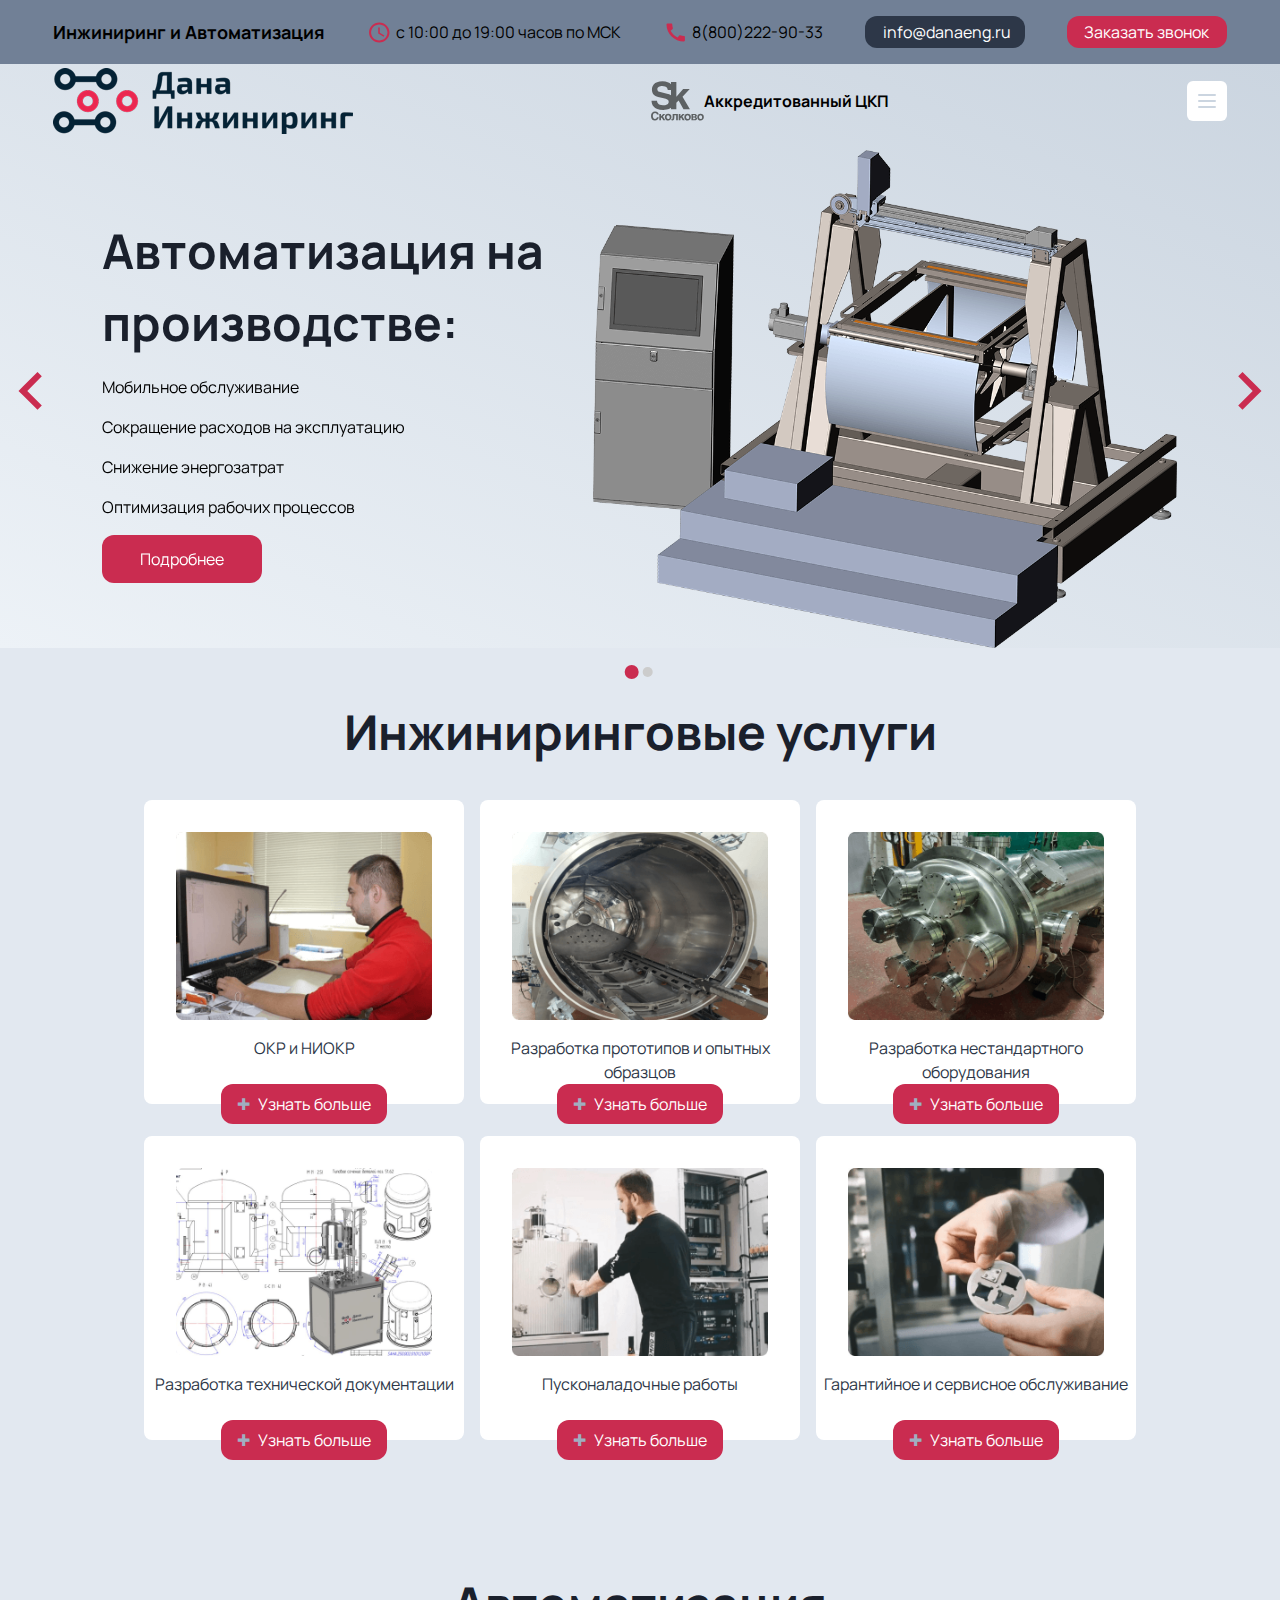
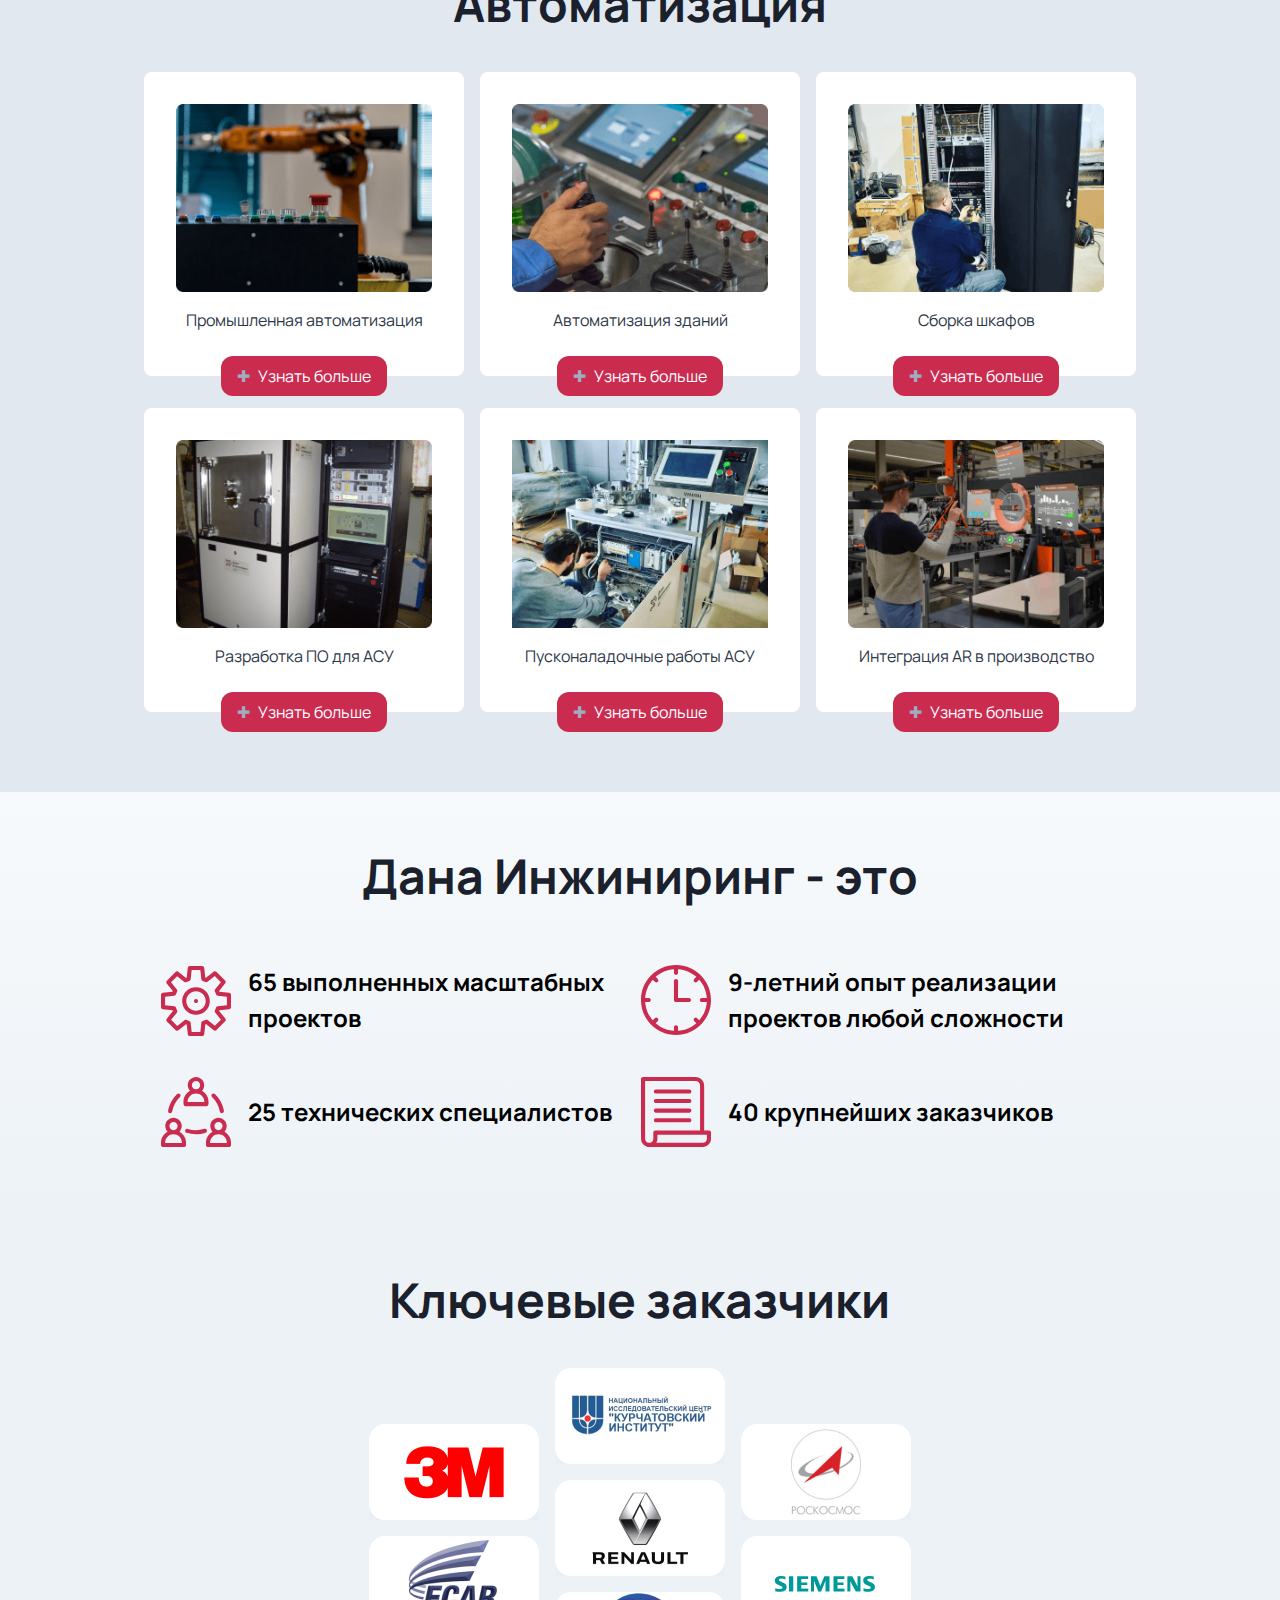
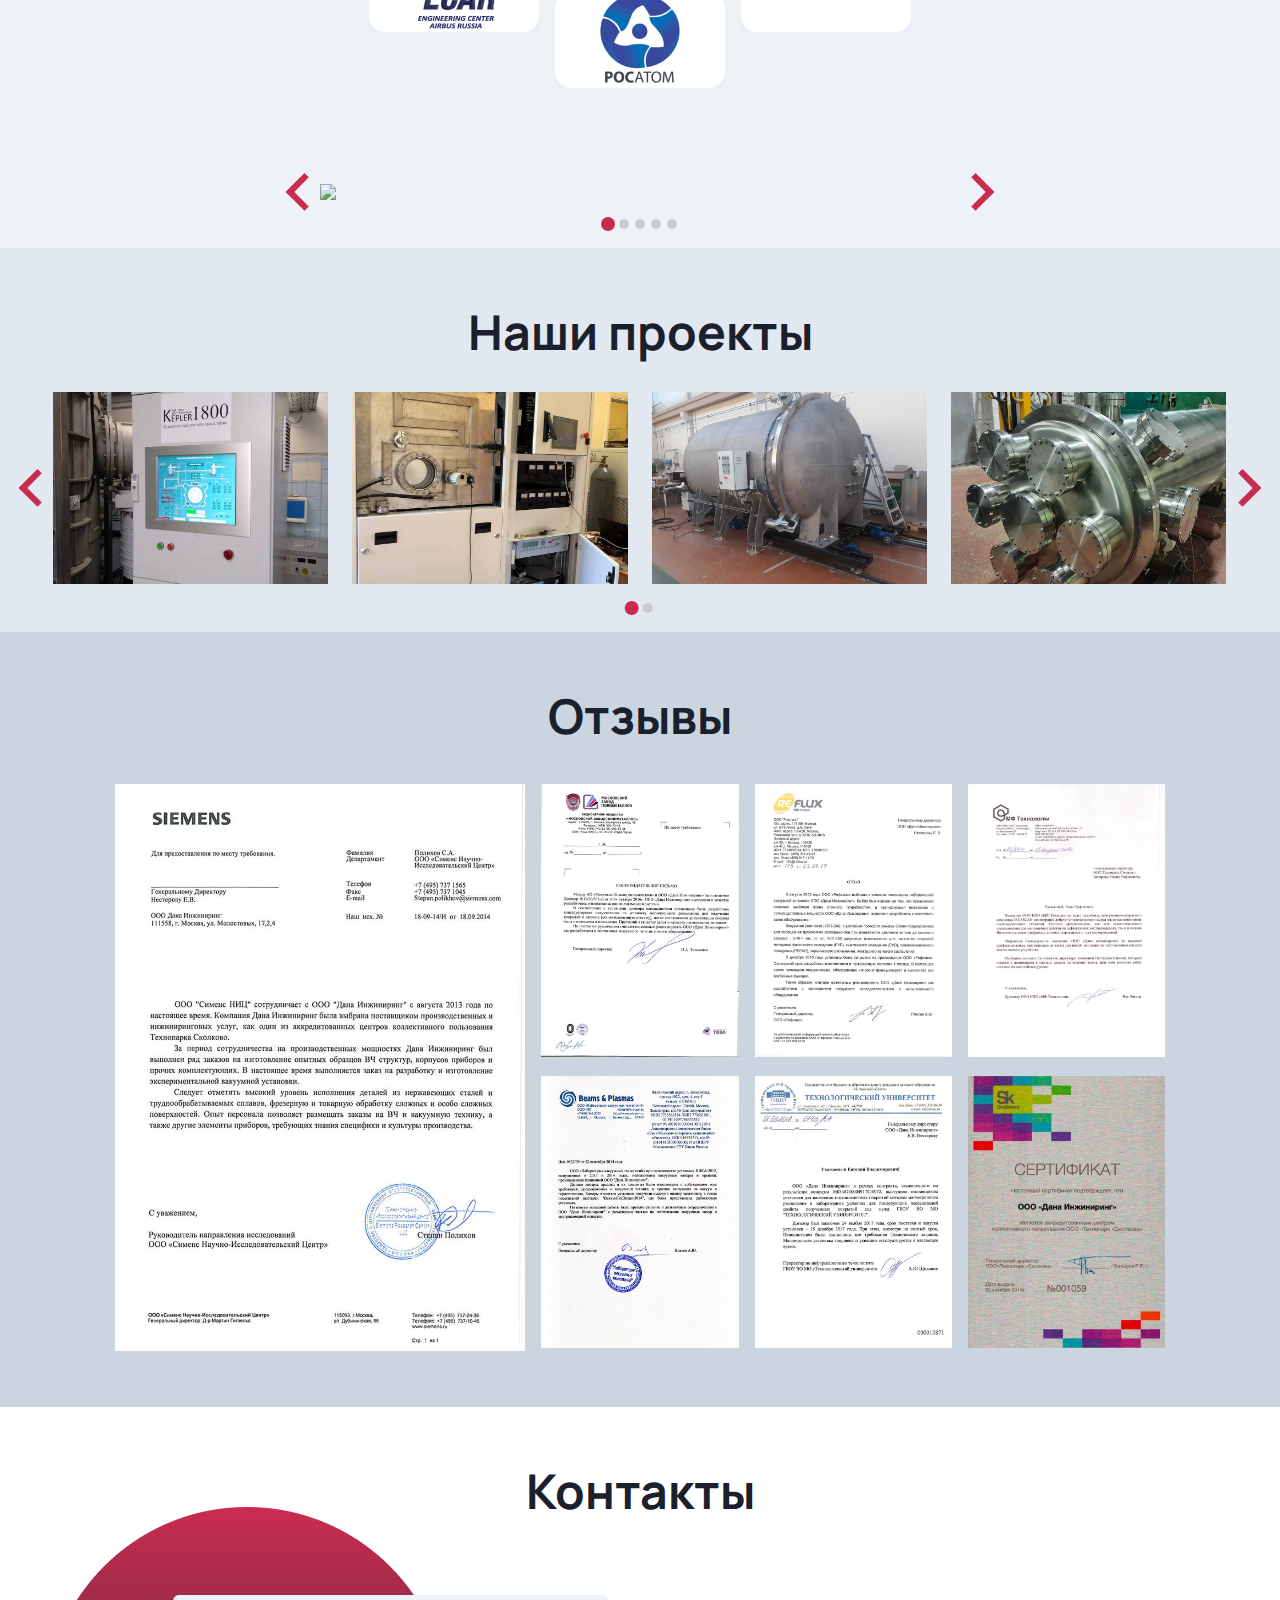
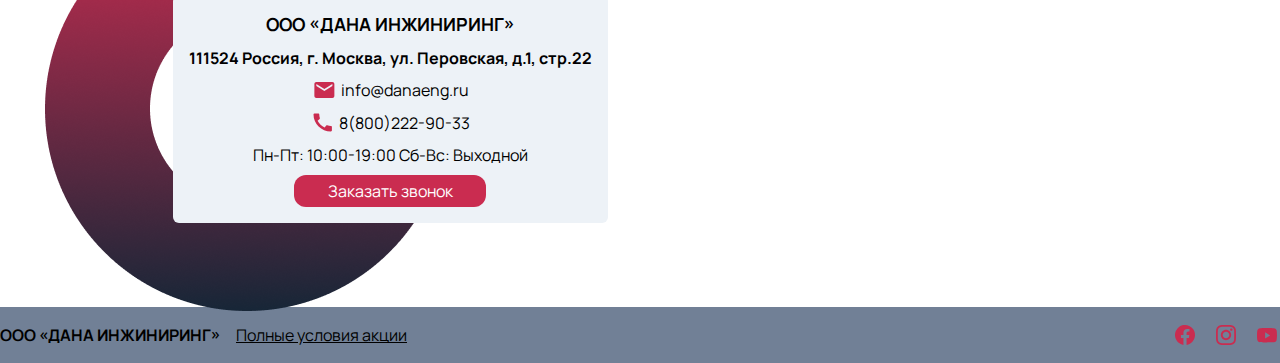
==== commit f028657e: "Updates" ====
--- a/index.html
+++ b/index.html
@@ -1 +1 @@
-<!doctype html><html lang="ru"><head><meta charset="UTF-8"/><meta http-equiv="X-UA-Compatible" content="IE=edge"/><meta name="viewport" content="width=device-width,initial-scale=1"/><meta name="description" content="Описание"><meta name="keywords" content="Ключевики"><meta name="image" content=""><meta property="og:type" content="website"><meta property="og:title" content="Дана Инжиниринг"><meta property="og:description" content="Инжиниринг и Автоматизация"><meta property="og:image" content="images/74277fcdfdfe379d3984.png"><meta property="og:url" content="https://example.com"><link rel="canonical" href="https://example.com"><link rel="apple-touch-icon" sizes="180x180" href="images/dfc43853e646cbee255f.png"><link rel="icon" type="image/png" sizes="32x32" href="images/2c616395b20fa8eacdee.png"><link rel="icon" type="image/png" sizes="16x16" href="images/73b46e3fad0cef4b9124.png"><link rel="mask-icon" href="images/2966824fdad84221dab8.svg" color="#5bbad5"><meta name="msapplication-TileColor" content="#00aba9"><meta name="theme-color" content="#ffffff"><meta name="apple-mobile-web-app-title" content="Название"><meta name="apple-mobile-web-app-capable" content="yes"><meta name="format-detection" content="telephone=no"><meta name="format-detection" content="address=no"><link rel="preconnect" href="https://fonts.gstatic.com"><link href="https://fonts.googleapis.com/css2?family=Manrope:wght@400;500;600;700&display=swap" rel="stylesheet"><title>Инжиниринг и автоматизация</title><script defer="defer" src="js/runtime~commons.b30479f1495d9ace667a.js"></script><script defer="defer" src="js/commons.16d037f3c94efd6d4ec0.js"></script><script defer="defer" src="js/runtime~main.9f302451051cce372ce2.js"></script><script defer="defer" src="js/jquery-validation.f92ae0fbf6ebaa4fd55c.js"></script><script defer="defer" src="js/jquery.c46a91979a6f2363bbe6.js"></script><script defer="defer" src="js/inputmask.ca1bc81b205cc500cdbe.js"></script><script defer="defer" src="js/main.8e3af58fa62769e87d89.js"></script><link href="css/commons.css" rel="stylesheet"></head><body class="font-manrope"><header class="bg-gray-600 py-2 lg:py-4"><div class="container mx-auto w-11/12 flex items-center justify-between"><p class="text-lg font-bold hidden lg:block lg:flex-grow-1">Инжиниринг и Автоматизация</p><div class="space-y-2 md:flex md:space-y-0 md:flex-grow-2"><div class="flex items-center space-x-1 md:flex-grow-1"><svg width="25" height="25" viewBox="0 0 25 25" fill="none" xmlns="http://www.w3.org/2000/svg"><path d="M12.2499 2.5C6.61022 2.5 2.04333 6.98 2.04333 12.5C2.04333 18.02 6.61022 22.5 12.2499 22.5C17.8997 22.5 22.4768 18.02 22.4768 12.5C22.4768 6.98 17.8997 2.5 12.2499 2.5ZM12.2601 20.5C7.74427 20.5 4.08668 16.92 4.08668 12.5C4.08668 8.08 7.74427 4.5 12.2601 4.5C16.7759 4.5 20.4335 8.08 20.4335 12.5C20.4335 16.92 16.7759 20.5 12.2601 20.5Z" fill="#CA2C50"/><path d="M12.7709 7.5H11.2384V13.5L16.6022 16.65L17.3684 15.42L12.7709 12.75V7.5Z" fill="#CA2C50"/></svg><p class="text-xs sm:text-base">с 10:00 до 19:00 часов по МСК</p></div><div class="flex items-center space-x-1 md:flex-grow-1"><svg width="25" height="25" viewBox="0 0 25 25" fill="none" xmlns="http://www.w3.org/2000/svg"><path d="M20.8867 15.88C19.6301 15.88 18.4143 15.68 17.2802 15.32C16.9227 15.2 16.5242 15.29 16.2483 15.56L14.6443 17.53C11.753 16.18 9.04555 13.63 7.60499 10.7L9.59725 9.04C9.8731 8.76 9.95484 8.37 9.84245 8.02C9.46443 6.91 9.27032 5.72 9.27032 4.49C9.27032 3.95 8.81056 3.5 8.25886 3.5H4.72387C4.17216 3.5 3.50808 3.74 3.50808 4.49C3.50808 13.78 11.4056 21.5 20.8867 21.5C21.6121 21.5 21.8982 20.87 21.8982 20.32V16.87C21.8982 16.33 21.4384 15.88 20.8867 15.88Z" fill="#CA2C50"/></svg> <a href="tel:88002229033" class="text-xs sm:text-base">8(800)222-90-33</a></div></div><div class="space-y-2 sm:flex sm:justify-between sm:space-y-0 sm:space-x-2 md:space-x-0 md:flex-grow-1"><a class="btn w-32 sm:w-40 h-8 px-4 space-x-1 bg-gray-800 cursor-pointer" href="mailto:info@danaeng.ru"><svg width="25" height="24" viewBox="0 0 25 24" fill="none" xmlns="http://www.w3.org/2000/svg"><path d="M20.369 4H4.36897C3.26897 4 2.37897 4.9 2.37897 6L2.36897 18C2.36897 19.1 3.26897 20 4.36897 20H20.369C21.469 20 22.369 19.1 22.369 18V6C22.369 4.9 21.469 4 20.369 4ZM20.369 8L12.369 13L4.36897 8V6L12.369 11L20.369 6V8Z" fill="#CA2C50"/></svg><p class="text-xs sm:text-base lg:hover:opacity-75 text-white">info@danaeng.ru</p></a><button data-fancybox="modal" data-src="#modal" class="button btn w-32 sm:w-40 h-8 px-4 space-x-1 bg-pinkLight-light"><p class="text-xs sm:text-base lg:hover:opacity-75 text-white">Заказать звонок</p></button></div></div></header><section class="bg-gradient-to-tr from-gray-200 to-gray-400"><div class="container mx-auto w-11/12 pt-1"><nav class="flex items-center flex-wrap justify-between relative sm:flex-no-wrap"><img class="w-48 sm:w-max" src="images/74277fcdfdfe379d3984.png" alt="logo"/><div class="flex items-center order-last sm:order-none"><img class="h-10 sm:h-max" src="images/918df8cb1b4199e8cf43.svg" alt="Logo_of_the_Skolkovo_Foundation"><p class="text-xs font-bold sm:text-base lg:text-lg">Аккредитованный ЦКП</p></div><button id="menu-btn" type="button" class="lg:hidden bg-white z-20 rounded-md p-2 inline-flex items-center justify-center text-gray-400 hover:text-gray-500 hover:bg-gray-100 focus:outline-none focus:ring-2 focus:ring-inset focus:ring-indigo-500"><svg class="h-6 w-6" xmlns="http://www.w3.org/2000/svg" fill="none" viewBox="0 0 24 24" stroke="currentColor" aria-hidden="true"><path stroke-linecap="round" stroke-linejoin="round" stroke-width="2" d="M4 6h16M4 12h16M4 18h16"/></svg></button><ul id="menu" class="absolute hidden top-full right-0 rounded-lg bg-white z-10 border lg:flex lg:static lg:justify-between lg:border-transparent lg:bg-transparent lg:w-1/4"><li class="p-4 md:p-0 lg:hover:text-pinkLight-500"><a class="font-bold pb-3" href="#about">О компании</a></li><li class="p-4 md:p-0 lg:hover:text-pinkLight-500"><a class="font-bold pb-3" href="#contact">Контакты</a></li></ul></nav></div><div class="container mx-auto"><div class="relative"><div class="slider-nav-first owl-nav"></div><div class="w-11/12 mx-auto"><div class="slider-first owl-carousel owl-theme owl-loaded"><div class="flex mx-auto mt-4 w-11/12"><div class="flex flex-col justify-center"><h1 class="title text-3xl sm:text-4xl lg:text-5xl lg:text-left">Автоматизация на производстве:</h1><ul class="sm:list-disc"><li class="my-4 text-base">Мобильное обслуживание</li><li class="my-4 text-base">Сокращение расходов на эксплуатацию</li><li class="my-4 text-base">Снижение энергозатрат</li><li class="my-4 text-base">Оптимизация рабочих процессов</li></ul><a href="#automation" class="btn w-32 h-10 bg-pinkLight-light text-white md:w-40 md:h-12">Подробнее</a></div><div class="flex items-center"><img class="hidden lg:block object-cover" src="images/433c39b2b914df22d39d.png" alt="automation"></div></div><div class="flex mx-auto mt-4 w-11/12"><div class="flex flex-col justify-center"><h1 class="title text-3xl sm:text-4xl lg:text-5xl lg:text-left">Инжиниринговые услуг</h1><ul class="sm:list-disc"><li class="my-4 text-base">Комплексный подход к реализации проекта</li><li class="my-4 text-base">Прозрачность всех этапов</li><li class="my-4 text-base">Технически выверенные и экономически обоснованные решения</li></ul><a href="#engineering" class="btn w-32 h-10 bg-pinkLight-light text-white md:w-40 md:h-12">Подробнее</a></div><div class="flex items-center"><img class="hidden lg:block items-start" src="images/2f6bbb313bbfe4bbe7e2.png" alt="SP.7"></div></div></div></div></div></div></section><section id="engineering" class="py-6 sm:py-8 md:py-10 lg:py-12 bg-gray-300"><div class="container mx-auto"><h1 class="title text-3xl sm:text-4xl lg:text-5xl text-center">Инжиниринговые услуги</h1><div class="flex flex-wrap max-w-screen-lg xl:mx-auto justify-center mt-8"><div class="px-2 pb-8"><div class="flex flex-col relative items-center bg-white w-80 h-76 rounded-lg"><img class="mt-8 mx-8 w-64" src="images/44a332d734e00c66a836.png" alt="microscope"><p class="text-gray-800 text-center mt-4">ОКР и НИОКР</p><button data-okr data-src="#okr" class="btn absolute -bottom-5 w-44 h-10 bg-pinkLight-light text-white"><span class="text-gray-500 mr-2">&#10010;</span> Узнать больше</button></div></div><div class="px-2 pb-8"><div class="flex flex-col relative items-center bg-white w-80 h-76 rounded-lg"><img class="mt-8 mx-8 w-64" src="images/bc92e7494054b169a4b0.png" 4alt="microscope"><p class="text-gray-800 text-center mt-4">Разработка прототипов и опытных образцов</p><button data-prototype class="btn absolute -bottom-5 w-44 h-10 bg-pinkLight-light text-white"><span class="text-gray-500 mr-2">&#10010;</span> Узнать больше</button></div></div><div class="px-2 pb-8"><div class="flex flex-col relative items-center bg-white w-80 h-76 rounded-lg"><img class="mt-8 mx-8 w-64" src="images/b49ad403782c7b01bc2b.png" 4alt="microscope"><p class="text-gray-800 text-center mt-4">Разработка нестандартного оборудования</p><button data-nonstandard class="btn absolute -bottom-5 w-44 h-10 bg-pinkLight-light text-white"><span class="text-gray-500 mr-2">&#10010;</span> Узнать больше</button></div></div><div class="px-2 pb-8"><div class="flex flex-col relative items-center bg-white w-80 h-76 rounded-lg"><img class="mt-8 mx-8 w-64" src="images/dcd455881270ddd6c4b4.png" 4alt="microscope"><p class="text-gray-800 text-center mt-4">Разработка технической документации</p><button data-technical data-src="#technical" class="btn absolute -bottom-5 w-44 h-10 bg-pinkLight-light text-white"><span class="text-gray-500 mr-2">&#10010;</span> Узнать больше</button></div></div><div class="px-2 pb-8"><div class="flex flex-col relative items-center bg-white w-80 h-76 rounded-lg"><img class="mt-8 mx-8 w-64" src="images/0c80b53a88697d50e871.png" 4alt="microscope"><p class="text-gray-800 text-center mt-4">Пусконаладочные работы</p><button data-commissioning class="btn absolute -bottom-5 w-44 h-10 bg-pinkLight-light text-white"><span class="text-gray-500 mr-2">&#10010;</span> Узнать больше</button></div></div><div class="px-2 pb-8"><div class="flex flex-col relative items-center bg-white w-80 h-76 rounded-lg"><img class="mt-8 mx-8 w-64" src="images/63303c36796621fbd7f0.png" 4alt="microscope"><p class="text-gray-800 text-center mt-4">Гарантийное и сервисное обслуживание</p><button data-guarantee class="btn absolute -bottom-5 w-44 h-10 bg-pinkLight-light text-white"><span class="text-gray-500 mr-2">&#10010;</span> Узнать больше</button></div></div></div></div></section><section id="automation" class="py-6 sm:py-8 md:py-10 lg:py-12 bg-gray-300"><div class="container mx-auto"><h1 class="title text-3xl sm:text-4xl lg:text-5xl text-center">Автоматизация</h1><div class="flex flex-wrap max-w-screen-lg xl:mx-auto justify-center mt-8"><div class="flex px-2 pb-8"><div class="flex flex-col relative items-center bg-white w-80 h-76 rounded-lg"><img class="mt-8 mx-8 w-64" src="images/db993338d4e6feb698f8.png" alt="microscope"><p class="text-gray-800 text-center mt-4">Промышленная автоматизация</p><button data-industrial class="btn absolute -bottom-5 w-44 h-10 bg-pinkLight-light text-white"><span class="text-gray-500 mr-2">&#10010;</span> Узнать больше</button></div></div><div class="flex px-2 pb-8"><div class="flex flex-col relative items-center bg-white w-80 h-76 rounded-lg"><img class="mt-8 mx-8 w-64" src="images/6bbfdd41f98046ccc4f9.png" alt="microscope"><p class="text-gray-800 text-center mt-4">Автоматизация зданий</p><button data-building class="btn absolute -bottom-5 w-44 h-10 bg-pinkLight-light text-white"><span class="text-gray-500 mr-2">&#10010;</span> Узнать больше</button></div></div><div class="flex px-2 pb-8"><div class="flex flex-col relative items-center bg-white w-80 h-76 rounded-lg"><img class="mt-8 mx-8 w-64" src="images/040472b0a7c67ee1643f.png" alt="microscope"><p class="text-gray-800 text-center mt-4">Сборка шкафов</p><button data-cupboard class="btn absolute -bottom-5 w-44 h-10 bg-pinkLight-light text-white"><span class="text-gray-500 mr-2">&#10010;</span> Узнать больше</button></div></div><div class="flex px-2 pb-8"><div class="flex flex-col relative items-center bg-white w-80 h-76 rounded-lg"><img class="mt-8 mx-8 w-64" src="images/d1a35d152bdb971bf547.png" alt="microscope"><p class="text-gray-800 text-center mt-4">Разработка ПО для АСУ</p><button data-software class="btn absolute -bottom-5 w-44 h-10 bg-pinkLight-light text-white"><span class="text-gray-500 mr-2">&#10010;</span> Узнать больше</button></div></div><div class="flex px-2 pb-8"><div class="flex flex-col relative items-center bg-white w-80 h-76 rounded-lg"><img class="mt-8 mx-8 w-64" src="images/42d90483b69ab3ab5dd0.png" alt="microscope"><p class="text-gray-800 text-center mt-4">Пусконаладочные работы АСУ</p><button data-asu class="btn absolute -bottom-5 w-44 h-10 bg-pinkLight-light text-white"><span class="text-gray-500 mr-2">&#10010;</span> Узнать больше</button></div></div><div class="flex px-2 pb-8"><div class="flex flex-col relative items-center bg-white w-80 h-76 rounded-lg"><img class="mt-8 mx-8 w-64" src="images/774e0be35d2c9b618301.png" alt="microscope"><p class="text-gray-800 text-center mt-4">Интеграция AR в производство</p><button data-ar class="btn absolute -bottom-5 w-44 h-10 bg-pinkLight-light text-white"><span class="text-gray-500 mr-2">&#10010;</span> Узнать больше</button></div></div></div></div></section><section id="about" class="py-6 sm:py-8 md:py-10 lg:py-12 bg-gradient-to-b from-gray-100 to-gray-200"><div class="container mx-auto w-11/12 md:justify-around lg:w-9/12"><p class="title text-3xl sm:text-4xl lg:text-5xl">Дана Инжиниринг - это</p><div class="flex flex-wrap lg:mt-8 lg:justify-around"><div class="flex sm:w-1/2 my-5 items-center space-x-4"><img class="w-16 md:w-max" src="images/c16acf365f2bf15d27ee.svg" alt=""><p class="font-bold text-base md:text-2xl">65 выполненных масштабных проектов</p></div><div class="flex sm:w-1/2 my-5 items-center space-x-4"><img class="w-16 md:w-max" src="images/fc7dab513086b8be9634.svg" alt=""><p class="font-bold text-base md:text-2xl">9-летний опыт реализации проектов любой сложности</p></div><div class="flex sm:w-1/2 my-5 items-center space-x-4"><img class="w-16 md:w-max" src="images/53f86cef00ecb366207a.svg" alt=""><p class="font-bold text-base md:text-2xl">25 технических специалистов</p></div><div class="flex sm:w-1/2 my-5 items-center space-x-4"><img class="w-16 md:w-max" src="images/d5e877f84ef0d6635399.svg" alt=""><p class="font-bold text-base md:text-2xl">40 крупнейших заказчиков</p></div></div></div></section><section class="py-6 sm:py-8 md:py-10 lg:py-12 bg-gray-200"><div class="container mx-auto w-11/12"><h1 class="title text-3xl sm:text-4xl lg:text-5xl text-center">Ключевые заказчики</h1><div class="flex items-center justify-center mt-8 space-x-4"><div class="space-y-4"><img src="images/485a1e3e6a2a6cc4da6a.png" alt="3M"> <img src="images/1ecb2df488501424e17f.png" alt="Ecar"></div><div class="space-y-4"><img src="images/c3c84f8d84bafd0f51ae.png" alt="Kurchatov"> <img src="images/c63d04c97c22522385aa.png" alt="Renault"> <img src="images/5c98f10da6774e6a3940.png" alt="Rosatom"></div><div class="space-y-4"><img src="images/153442df727298d5f712.png" alt="Roskosmos"> <img src="images/04d900f28223c6bc8053.png" alt="Siemens"></div></div></div></section><section class="py-6 sm:py-8 md:py-10 lg:py-12 bg-gray-200"><div class="container mx-auto"><div class="relative"><div class="slider-nav-third owl-nav"></div><div class="w-11/12 mx-auto"><div class="slider-third owl-carousel owl-theme owl-loaded"><div class="mx-auto max-w-screen-sm"><div class="relative pt-center"><iframe class="absolute inset-0 w-full h-full" frameborder="0" allow="accelerometer; encrypted-media; gyroscope; picture-in-picture" allowfullscreen="" title="Видео" src="https://www.youtube-nocookie.com/embed/yF5I6CR7Wgg?rel=0&amp;modestbranding=1&amp;iv_load_policy=3"></iframe></div></div><div class="mx-auto max-w-screen-sm"><div class="relative pt-center"><iframe class="absolute inset-0 w-full h-full" src="https://www.youtube-nocookie.com/embed/Jkzds8dCxdc?rel=0&amp;modestbranding=1&amp;iv_load_policy=3" frameborder="0" allow="accelerometer; autoplay; clipboard-write; encrypted-media; gyroscope; picture-in-picture" allowfullscreen></iframe></div></div><div class="mx-auto max-w-screen-sm"><div class="relative pt-center"><iframe class="absolute inset-0 w-full h-full" src="https://www.youtube-nocookie.com/embed/MYtIfRMf-84?rel=0&amp;modestbranding=1&amp;iv_load_policy=3" frameborder="0" allow="accelerometer; autoplay; clipboard-write; encrypted-media; gyroscope; picture-in-picture" allowfullscreen></iframe></div></div><div class="mx-auto max-w-screen-sm"><div class="relative pt-center"><iframe class="absolute inset-0 w-full h-full" src="https://www.youtube-nocookie.com/embed/xwN35hnv7uE?rel=0&amp;modestbranding=1&amp;iv_load_policy=3" allow="accelerometer; autoplay; clipboard-write; encrypted-media; gyroscope; picture-in-picture" allowfullscreen></iframe></div></div><div class="mx-auto max-w-screen-sm"><div class="relative pt-center"><iframe class="absolute inset-0 w-full h-full" src="https://www.youtube-nocookie.com/embed/uyGoDuOEUpQ?rel=0&amp;modestbranding=1&amp;iv_load_policy=3" frameborder="0" allow="accelerometer; autoplay; clipboard-write; encrypted-media; gyroscope; picture-in-picture" allowfullscreen></iframe></div></div></div></div></div></div></section><section class="py-6 sm:py-8 md:py-10 lg:py-12 bg-gray-300"><div class="container mx-auto"><h1 class="title text-3xl sm:text-4xl lg:text-5xl text-center">Наши проекты</h1><div class="relative"><div class="slider-nav-second owl-nav"></div><div class="w-11/12 container mt-6 mx-auto"><div class="owl-carousel owl-theme owl-loaded slider-second"><div class="px-4 mx-auto max-w-xs"><a data-fancybox="project" href="images/72a11211e0a000b55fd5.jpg"><img class="h-48 object-cover" src="images/72a11211e0a000b55fd5.jpg" alt=""></a></div><div class="px-4 mx-auto max-w-xs"><a data-fancybox="project" href="images/aedd53e47f8b5c05df2a.jpg"><img class="h-48 object-cover" src="images/aedd53e47f8b5c05df2a.jpg" alt=""></a></div><div class="px-4 mx-auto max-w-xs"><a data-fancybox="project" href="images/3c1df457f893501de52e.jpg"><img class="h-48 object-cover" src="images/3c1df457f893501de52e.jpg" alt=""></a></div><div class="px-4 mx-auto max-w-xs"><a data-fancybox="project" href="images/711db76472874e89faf2.jpg"><img class="h-48 object-cover" src="images/711db76472874e89faf2.jpg" alt=""></a></div><div class="px-4 mx-auto max-w-xs"><a data-fancybox="project" href="images/658e9b3b0c699b7a0aa6.jpg"><img class="h-48 object-cover" src="images/658e9b3b0c699b7a0aa6.jpg" alt=""></a></div><div class="px-4 mx-auto max-w-xs"><a data-fancybox="project" href="images/bc26a7e42e011202aef4.jpg"><img class="h-48 object-cover" src="images/bc26a7e42e011202aef4.jpg" alt=""></a></div></div></div></div></div></section><section class="py-6 sm:py-8 md:py-10 lg:py-12 bg-gray-400"><div class="container mx-auto"><h1 class="title text-3xl sm:text-4xl lg:text-5xl text-center">Отзывы</h1><div class="flex flex-wrap justify-center mt-6"><a data-fancybox="review" class="w-1/3 p-1 md:p-2" href="images/880f0470a78473e35357.jpg"><img src="images/880f0470a78473e35357.jpg" alt=""></a><div class="flex flex-wrap w-1/2"><a data-fancybox="review" class="w-1/3 p-1 md:p-2" href="images/447253b0e736bf8054f8.jpg"><img class="object-contain" src="images/447253b0e736bf8054f8.jpg" alt=""> </a><a data-fancybox="review" class="w-1/3 p-1 md:p-2" href="images/e0ca7154543776e99aeb.jpg"><img class="object-contain" src="images/e0ca7154543776e99aeb.jpg" alt=""> </a><a data-fancybox="review" class="w-1/3 p-1 md:p-2" href="images/0e8c5762ff717612cbdd.jpg"><img class="object-contain" src="images/0e8c5762ff717612cbdd.jpg" alt=""> </a><a data-fancybox="review" class="w-1/3 p-1 md:p-2" href="images/78b9c1ac671da2d10676.jpg"><img class="object-contain" src="images/78b9c1ac671da2d10676.jpg" alt=""> </a><a data-fancybox="review" class="w-1/3 p-1 md:p-2" href="images/db12fcee708b15cd62ae.jpg"><img class="object-contain" src="images/db12fcee708b15cd62ae.jpg" alt=""> </a><a data-fancybox="review" class="w-1/3 p-1 md:p-2" href="images/90a17c1965df16e1df01.jpg"><img class="object-contain" src="images/90a17c1965df16e1df01.jpg" alt=""></a></div></div></div></section><section id="contact" class="py-6 sm:py-8 md:py-10 lg:py-12"><div class="container mx-auto flex flex-col"><h1 class="title text-3xl sm:text-4xl lg:text-5xl text-center z-10">Контакты</h1><div class="flex flex-wrap items-center justify-center mt-8 z-0"><div class="flex relative h-max p-8"><img class="absolute -left-24 -top-14" src="images/8ad805fbc46322161ee9.png" alt="Exclude"><div class="flex flex-col items-center z-10 p-4 space-y-2 rounded-md bg-gray-200"><h2 class="text-center text-lg font-bold">ООО «ДАНА ИНЖИНИРИНГ»</h2><p class="text-center text-base font-bold">111524 Россия, г. Москва, ул. Перовская, д.1, стр.22</p><div class="flex items-center space-x-1"><svg width="25" height="24" viewBox="0 0 25 24" fill="none" xmlns="http://www.w3.org/2000/svg"><path d="M20.369 4H4.36897C3.26897 4 2.37897 4.9 2.37897 6L2.36897 18C2.36897 19.1 3.26897 20 4.36897 20H20.369C21.469 20 22.369 19.1 22.369 18V6C22.369 4.9 21.469 4 20.369 4ZM20.369 8L12.369 13L4.36897 8V6L12.369 11L20.369 6V8Z" fill="#CA2C50"/></svg><p class="text-base">info@danaeng.ru</p></div><div class="flex items-center space-x-1"><svg width="25" height="25" viewBox="0 0 25 25" fill="none" xmlns="http://www.w3.org/2000/svg"><path d="M20.8867 15.88C19.6301 15.88 18.4143 15.68 17.2802 15.32C16.9227 15.2 16.5242 15.29 16.2483 15.56L14.6443 17.53C11.753 16.18 9.04555 13.63 7.60499 10.7L9.59725 9.04C9.8731 8.76 9.95484 8.37 9.84245 8.02C9.46443 6.91 9.27032 5.72 9.27032 4.49C9.27032 3.95 8.81056 3.5 8.25886 3.5H4.72387C4.17216 3.5 3.50808 3.74 3.50808 4.49C3.50808 13.78 11.4056 21.5 20.8867 21.5C21.6121 21.5 21.8982 20.87 21.8982 20.32V16.87C21.8982 16.33 21.4384 15.88 20.8867 15.88Z" fill="#CA2C50"/></svg><p class="text-base">8(800)222-90-33</p></div><p class="text-center text-base">Пн-Пт: 10:00-19:00 Сб-Вс: Выходной</p><button data-fancybox="modal-2" data-src="#modal" class="button btn w-48 h-8 px-4 space-x-1 bg-pinkLight-light"><p class="text-base text-white">Заказать звонок</p></button></div></div><iframe class="z-10" src="https://yandex.ru/map-widget/v1/?um=constructor%3Ad4688eec5e84311e57ad00fe363fe590b6adca9c470aa3243f0dd0891c29ed50&amp;source=constructor" width="500" height="300" frameborder="0"></iframe></div></div></section><footer class="py-4 bg-gray-600"><div class="container mx-auto flex items-center justify-between"><div class="sm:flex sm:space-x-4"><p class="font-bold">ООО «ДАНА ИНЖИНИРИНГ»</p><a class="underline">Полные условия акции</a></div><div class="flex space-x-4"><a href="https://www.facebook.com/danaengr" target="_blank"><img src="images/584d302fdd204902ffac.svg" alt="Facebook"> </a><a href="https://www.instagram.com/danaeng.ru" target="_blank"><img src="images/b13b7b0f9c8003c86c7c.svg" alt="Instagram"> </a><a href="https://www.youtube.com/channel/UCfoNqZbQwQZt2TpE7EeanzA" target="_blank"><img src="images/0c217099a9dfc0f01824.svg" alt="Youtube"></a></div></div></footer><div id="modal" class="hidden"><div class="flex justify-center items-center"><form id="form" role="form" class="flex flex-col p-4 space-y-2 w-72"><div><input placeholder="Введите имя" name="name" class="input"></div><div><input placeholder="Введите номер телефона" name="phone" class="input"></div><div><input type="email" placeholder="Ваш E-mail" name="email" class="input"></div><div><textarea type="textarea" name="textarea" placeholder="Напишите комментарий" id="textarea" cols="10" rows="3" class="input"></textarea></div><div class="flex space-x-2"><input id="checkbox" type="checkbox" checked="checked" name="checkbox" class="checkbox focus:outline-none"><p class="text-gray-600 text-xs">Нажимая на кнопку "Закать звонок", я даю <a>согласие</a> на обработку персональных данных</p></div><button id="submit-btn" type="submit" class="btn bg-pinkLight-light py-2 text-white text-lg">Заказать звонок</button></form></div></div><button id="scroll" class="fixed z-10 w-12 bottom-12 right-0" style="display: none;"><img src="images/5d6c261adb021bbc01b5.svg" alt="arrow"></button></body></html>+<!doctype html><html lang="ru"><head><meta charset="UTF-8"/><meta http-equiv="X-UA-Compatible" content="IE=edge"/><meta name="viewport" content="width=device-width,initial-scale=1"/><meta name="description" content="Описание"><meta name="keywords" content="Ключевики"><meta name="image" content=""><meta property="og:type" content="website"><meta property="og:title" content="Дана Инжиниринг"><meta property="og:description" content="Инжиниринг и Автоматизация"><meta property="og:image" content="images/74277fcdfdfe379d3984.png"><meta property="og:url" content="https://example.com"><link rel="canonical" href="https://example.com"><link rel="apple-touch-icon" sizes="180x180" href="images/dfc43853e646cbee255f.png"><link rel="icon" type="image/png" sizes="32x32" href="images/2c616395b20fa8eacdee.png"><link rel="icon" type="image/png" sizes="16x16" href="images/73b46e3fad0cef4b9124.png"><link rel="mask-icon" href="images/2966824fdad84221dab8.svg" color="#5bbad5"><meta name="msapplication-TileColor" content="#00aba9"><meta name="theme-color" content="#ffffff"><meta name="apple-mobile-web-app-title" content="Название"><meta name="apple-mobile-web-app-capable" content="yes"><meta name="format-detection" content="telephone=no"><meta name="format-detection" content="address=no"><link rel="preconnect" href="https://fonts.gstatic.com"><link href="https://fonts.googleapis.com/css2?family=Manrope:wght@400;500;600;700&display=swap" rel="stylesheet"><title>Инжиниринг и автоматизация</title><script defer="defer" src="js/runtime~commons.b30479f1495d9ace667a.js"></script><script defer="defer" src="js/commons.16d037f3c94efd6d4ec0.js"></script><script defer="defer" src="js/runtime~main.9f302451051cce372ce2.js"></script><script defer="defer" src="js/jquery-validation.f92ae0fbf6ebaa4fd55c.js"></script><script defer="defer" src="js/%40splidejs.c9136f0f6b0ff34621bf.js"></script><script defer="defer" src="js/jquery.c46a91979a6f2363bbe6.js"></script><script defer="defer" src="js/inputmask.ca1bc81b205cc500cdbe.js"></script><script defer="defer" src="js/main.0d7b2805809986535462.js"></script><link href="css/commons.css" rel="stylesheet"><link href="css/main.css" rel="stylesheet"></head><body class="font-manrope"><header class="bg-gray-600 py-2 lg:py-4"><div class="container mx-auto w-11/12 flex items-center justify-between"><p class="text-lg font-bold hidden lg:block lg:flex-grow-1">Инжиниринг и Автоматизация</p><div class="space-y-2 md:flex md:space-y-0 md:flex-grow-2"><div class="flex items-center space-x-1 md:flex-grow-1"><svg width="25" height="25" viewBox="0 0 25 25" fill="none" xmlns="http://www.w3.org/2000/svg"><path d="M12.2499 2.5C6.61022 2.5 2.04333 6.98 2.04333 12.5C2.04333 18.02 6.61022 22.5 12.2499 22.5C17.8997 22.5 22.4768 18.02 22.4768 12.5C22.4768 6.98 17.8997 2.5 12.2499 2.5ZM12.2601 20.5C7.74427 20.5 4.08668 16.92 4.08668 12.5C4.08668 8.08 7.74427 4.5 12.2601 4.5C16.7759 4.5 20.4335 8.08 20.4335 12.5C20.4335 16.92 16.7759 20.5 12.2601 20.5Z" fill="#CA2C50"/><path d="M12.7709 7.5H11.2384V13.5L16.6022 16.65L17.3684 15.42L12.7709 12.75V7.5Z" fill="#CA2C50"/></svg><p class="text-xs sm:text-base">с 10:00 до 19:00 часов по МСК</p></div><div class="flex items-center space-x-1 md:flex-grow-1"><svg width="25" height="25" viewBox="0 0 25 25" fill="none" xmlns="http://www.w3.org/2000/svg"><path d="M20.8867 15.88C19.6301 15.88 18.4143 15.68 17.2802 15.32C16.9227 15.2 16.5242 15.29 16.2483 15.56L14.6443 17.53C11.753 16.18 9.04555 13.63 7.60499 10.7L9.59725 9.04C9.8731 8.76 9.95484 8.37 9.84245 8.02C9.46443 6.91 9.27032 5.72 9.27032 4.49C9.27032 3.95 8.81056 3.5 8.25886 3.5H4.72387C4.17216 3.5 3.50808 3.74 3.50808 4.49C3.50808 13.78 11.4056 21.5 20.8867 21.5C21.6121 21.5 21.8982 20.87 21.8982 20.32V16.87C21.8982 16.33 21.4384 15.88 20.8867 15.88Z" fill="#CA2C50"/></svg> <a href="tel:88002229033" class="text-xs sm:text-base">8(800)222-90-33</a></div></div><div class="space-y-2 sm:flex sm:justify-between sm:space-y-0 sm:space-x-2 md:space-x-0 md:flex-grow-1"><a class="btn w-32 sm:w-40 h-8 px-4 space-x-1 bg-gray-800 cursor-pointer" href="mailto:info@danaeng.ru"><svg width="25" height="24" viewBox="0 0 25 24" fill="none" xmlns="http://www.w3.org/2000/svg"><path d="M20.369 4H4.36897C3.26897 4 2.37897 4.9 2.37897 6L2.36897 18C2.36897 19.1 3.26897 20 4.36897 20H20.369C21.469 20 22.369 19.1 22.369 18V6C22.369 4.9 21.469 4 20.369 4ZM20.369 8L12.369 13L4.36897 8V6L12.369 11L20.369 6V8Z" fill="#CA2C50"/></svg><p class="text-xs sm:text-base lg:hover:opacity-75 text-white">info@danaeng.ru</p></a><button data-fancybox="modal" data-src="#modal" class="button btn w-32 sm:w-40 h-8 px-4 space-x-1 bg-pinkLight-light"><p class="text-xs sm:text-base lg:hover:opacity-75 text-white">Заказать звонок</p></button></div></div></header><section class="bg-gradient-to-tr from-gray-200 to-gray-400 pb-12"><div class="container mx-auto w-11/12 pt-1"><nav class="flex items-center flex-wrap justify-between relative sm:flex-no-wrap"><img class="w-48 sm:w-max" src="images/74277fcdfdfe379d3984.png" alt="logo"/><div class="flex items-center order-last sm:order-none"><img class="h-10 sm:h-max" src="images/918df8cb1b4199e8cf43.svg" alt="Logo_of_the_Skolkovo_Foundation"><p class="text-xs font-bold sm:text-base lg:text-lg">Аккредитованный ЦКП</p></div><button id="menu-btn" type="button" class="lg:hidden bg-white z-20 rounded-md p-2 inline-flex items-center justify-center text-gray-400 hover:text-gray-500 hover:bg-gray-100 focus:outline-none focus:ring-2 focus:ring-inset focus:ring-indigo-500"><svg class="h-6 w-6" xmlns="http://www.w3.org/2000/svg" fill="none" viewBox="0 0 24 24" stroke="currentColor" aria-hidden="true"><path stroke-linecap="round" stroke-linejoin="round" stroke-width="2" d="M4 6h16M4 12h16M4 18h16"/></svg></button><ul id="menu" class="absolute hidden top-full right-0 rounded-lg bg-white z-10 border lg:flex lg:static lg:justify-between lg:border-transparent lg:bg-transparent lg:w-1/4"><li class="p-4 md:p-0 lg:hover:text-pinkLight-500"><a class="font-bold pb-3" href="#about">О компании</a></li><li class="p-4 md:p-0 lg:hover:text-pinkLight-500"><a class="font-bold pb-3" href="#contact">Контакты</a></li></ul></nav></div><div class="container mx-auto"><div class="relative"><div class="w-11/12 mx-auto"><div class="splide slider-first"><div class="splide__track"><ul class="splide__list"><li class="splide__slide"><div class="flex mx-auto mt-4 w-11/12"><div class="flex flex-col justify-center"><h1 class="title text-3xl sm:text-4xl lg:text-5xl lg:text-left">Автоматизация на производстве:</h1><ul class="sm:list-disc"><li class="my-4 text-base">Мобильное обслуживание</li><li class="my-4 text-base">Сокращение расходов на эксплуатацию</li><li class="my-4 text-base">Снижение энергозатрат</li><li class="my-4 text-base">Оптимизация рабочих процессов</li></ul><a href="#automation" class="btn w-32 h-10 bg-pinkLight-light text-white md:w-40 md:h-12">Подробнее</a></div><div class="flex items-center"><img class="hidden lg:block items-start" src="images/433c39b2b914df22d39d.png" alt="automation"></div></div></li><li class="splide__slide"><div class="flex mx-auto mt-4 w-11/12"><div class="flex flex-col justify-center"><h1 class="title text-3xl sm:text-4xl lg:text-5xl lg:text-left">Инжиниринговые услуги:</h1><ul class="sm:list-disc"><li class="my-4 text-base">Комплексный подход к реализации проекта</li><li class="my-4 text-base">Прозрачность всех этапов</li><li class="my-4 text-base">Технически выверенные и экономически обоснованные решения</li></ul><a href="#engineering" class="btn w-32 h-10 bg-pinkLight-light text-white md:w-40 md:h-12">Подробнее</a></div><div class="flex items-center"><img class="hidden lg:block items-start" src="images/2f6bbb313bbfe4bbe7e2.png" alt="SP.7"></div></div></li></ul></div></div></div></div></div></section><section id="engineering" class="py-6 sm:py-8 md:py-10 lg:py-12 bg-gray-300"><div class="container mx-auto"><h1 class="title text-3xl sm:text-4xl lg:text-5xl text-center">Инжиниринговые услуги</h1><div class="flex flex-wrap max-w-screen-lg xl:mx-auto justify-center mt-8"><div class="px-2 pb-8"><div class="flex flex-col relative items-center bg-white w-80 h-76 rounded-lg"><img class="mt-8 mx-8 w-64" src="images/44a332d734e00c66a836.png" alt="microscope"><p class="text-gray-800 text-center mt-4">ОКР и НИОКР</p><button data-okr data-src="#okr" class="btn absolute -bottom-5 w-44 h-10 bg-pinkLight-light text-white"><span class="text-gray-500 mr-2">&#10010;</span> Узнать больше</button></div></div><div class="px-2 pb-8"><div class="flex flex-col relative items-center bg-white w-80 h-76 rounded-lg"><img class="mt-8 mx-8 w-64" src="images/bc92e7494054b169a4b0.png" 4alt="microscope"><p class="text-gray-800 text-center mt-4">Разработка прототипов и опытных образцов</p><button data-prototype class="btn absolute -bottom-5 w-44 h-10 bg-pinkLight-light text-white"><span class="text-gray-500 mr-2">&#10010;</span> Узнать больше</button></div></div><div class="px-2 pb-8"><div class="flex flex-col relative items-center bg-white w-80 h-76 rounded-lg"><img class="mt-8 mx-8 w-64" src="images/b49ad403782c7b01bc2b.png" 4alt="microscope"><p class="text-gray-800 text-center mt-4">Разработка нестандартного оборудования</p><button data-nonstandard class="btn absolute -bottom-5 w-44 h-10 bg-pinkLight-light text-white"><span class="text-gray-500 mr-2">&#10010;</span> Узнать больше</button></div></div><div class="px-2 pb-8"><div class="flex flex-col relative items-center bg-white w-80 h-76 rounded-lg"><img class="mt-8 mx-8 w-64" src="images/dcd455881270ddd6c4b4.png" 4alt="microscope"><p class="text-gray-800 text-center mt-4">Разработка технической документации</p><button data-technical data-src="#technical" class="btn absolute -bottom-5 w-44 h-10 bg-pinkLight-light text-white"><span class="text-gray-500 mr-2">&#10010;</span> Узнать больше</button></div></div><div class="px-2 pb-8"><div class="flex flex-col relative items-center bg-white w-80 h-76 rounded-lg"><img class="mt-8 mx-8 w-64" src="images/0c80b53a88697d50e871.png" 4alt="microscope"><p class="text-gray-800 text-center mt-4">Пусконаладочные работы</p><button data-commissioning class="btn absolute -bottom-5 w-44 h-10 bg-pinkLight-light text-white"><span class="text-gray-500 mr-2">&#10010;</span> Узнать больше</button></div></div><div class="px-2 pb-8"><div class="flex flex-col relative items-center bg-white w-80 h-76 rounded-lg"><img class="mt-8 mx-8 w-64" src="images/63303c36796621fbd7f0.png" 4alt="microscope"><p class="text-gray-800 text-center mt-4">Гарантийное и сервисное обслуживание</p><button data-guarantee class="btn absolute -bottom-5 w-44 h-10 bg-pinkLight-light text-white"><span class="text-gray-500 mr-2">&#10010;</span> Узнать больше</button></div></div></div></div></section><section id="automation" class="py-6 sm:py-8 md:py-10 lg:py-12 bg-gray-300"><div class="container mx-auto"><h1 class="title text-3xl sm:text-4xl lg:text-5xl text-center">Автоматизация</h1><div class="flex flex-wrap max-w-screen-lg xl:mx-auto justify-center mt-8"><div class="flex px-2 pb-8"><div class="flex flex-col relative items-center bg-white w-80 h-76 rounded-lg"><img class="mt-8 mx-8 w-64" src="images/db993338d4e6feb698f8.png" alt="microscope"><p class="text-gray-800 text-center mt-4">Промышленная автоматизация</p><button data-industrial class="btn absolute -bottom-5 w-44 h-10 bg-pinkLight-light text-white"><span class="text-gray-500 mr-2">&#10010;</span> Узнать больше</button></div></div><div class="flex px-2 pb-8"><div class="flex flex-col relative items-center bg-white w-80 h-76 rounded-lg"><img class="mt-8 mx-8 w-64" src="images/6bbfdd41f98046ccc4f9.png" alt="microscope"><p class="text-gray-800 text-center mt-4">Автоматизация зданий</p><button data-building class="btn absolute -bottom-5 w-44 h-10 bg-pinkLight-light text-white"><span class="text-gray-500 mr-2">&#10010;</span> Узнать больше</button></div></div><div class="flex px-2 pb-8"><div class="flex flex-col relative items-center bg-white w-80 h-76 rounded-lg"><img class="mt-8 mx-8 w-64" src="images/040472b0a7c67ee1643f.png" alt="microscope"><p class="text-gray-800 text-center mt-4">Сборка шкафов</p><button data-cupboard class="btn absolute -bottom-5 w-44 h-10 bg-pinkLight-light text-white"><span class="text-gray-500 mr-2">&#10010;</span> Узнать больше</button></div></div><div class="flex px-2 pb-8"><div class="flex flex-col relative items-center bg-white w-80 h-76 rounded-lg"><img class="mt-8 mx-8 w-64" src="images/d1a35d152bdb971bf547.png" alt="microscope"><p class="text-gray-800 text-center mt-4">Разработка ПО для АСУ</p><button data-software class="btn absolute -bottom-5 w-44 h-10 bg-pinkLight-light text-white"><span class="text-gray-500 mr-2">&#10010;</span> Узнать больше</button></div></div><div class="flex px-2 pb-8"><div class="flex flex-col relative items-center bg-white w-80 h-76 rounded-lg"><img class="mt-8 mx-8 w-64" src="images/42d90483b69ab3ab5dd0.png" alt="microscope"><p class="text-gray-800 text-center mt-4">Пусконаладочные работы АСУ</p><button data-asu class="btn absolute -bottom-5 w-44 h-10 bg-pinkLight-light text-white"><span class="text-gray-500 mr-2">&#10010;</span> Узнать больше</button></div></div><div class="flex px-2 pb-8"><div class="flex flex-col relative items-center bg-white w-80 h-76 rounded-lg"><img class="mt-8 mx-8 w-64" src="images/774e0be35d2c9b618301.png" alt="microscope"><p class="text-gray-800 text-center mt-4">Интеграция AR в производство</p><button data-ar class="btn absolute -bottom-5 w-44 h-10 bg-pinkLight-light text-white"><span class="text-gray-500 mr-2">&#10010;</span> Узнать больше</button></div></div></div></div></section><section id="about" class="py-6 sm:py-8 md:py-10 lg:py-12 bg-gradient-to-b from-gray-100 to-gray-200"><div class="container mx-auto w-11/12 md:justify-around lg:w-9/12"><p class="title text-3xl sm:text-4xl lg:text-5xl">Дана Инжиниринг - это</p><div class="flex flex-wrap lg:mt-8 lg:justify-around"><div class="flex sm:w-1/2 my-5 items-center space-x-4"><img class="w-16 md:w-max" src="images/c16acf365f2bf15d27ee.svg" alt=""><p class="font-bold text-base md:text-2xl">65 выполненных масштабных проектов</p></div><div class="flex sm:w-1/2 my-5 items-center space-x-4"><img class="w-16 md:w-max" src="images/fc7dab513086b8be9634.svg" alt=""><p class="font-bold text-base md:text-2xl">9-летний опыт реализации проектов любой сложности</p></div><div class="flex sm:w-1/2 my-5 items-center space-x-4"><img class="w-16 md:w-max" src="images/53f86cef00ecb366207a.svg" alt=""><p class="font-bold text-base md:text-2xl">25 технических специалистов</p></div><div class="flex sm:w-1/2 my-5 items-center space-x-4"><img class="w-16 md:w-max" src="images/d5e877f84ef0d6635399.svg" alt=""><p class="font-bold text-base md:text-2xl">40 крупнейших заказчиков</p></div></div></div></section><section class="py-6 sm:py-8 md:py-10 lg:py-12 bg-gray-200"><div class="container mx-auto w-11/12"><h1 class="title text-3xl sm:text-4xl lg:text-5xl text-center">Ключевые заказчики</h1><div class="flex items-center justify-center mt-8 space-x-4"><div class="space-y-4"><img src="images/485a1e3e6a2a6cc4da6a.png" alt="3M"> <img src="images/1ecb2df488501424e17f.png" alt="Ecar"></div><div class="space-y-4"><img src="images/c3c84f8d84bafd0f51ae.png" alt="Kurchatov"> <img src="images/c63d04c97c22522385aa.png" alt="Renault"> <img src="images/5c98f10da6774e6a3940.png" alt="Rosatom"></div><div class="space-y-4"><img src="images/153442df727298d5f712.png" alt="Roskosmos"> <img src="images/04d900f28223c6bc8053.png" alt="Siemens"></div></div></div></section><section class="py-10 lg:py-12 bg-gray-200"><div class="container mx-auto"><div class="relative"><div class="w-11/12 mx-auto"><div class="splide splide-video mx-auto"><div class="splide__track"><ul class="splide__list"><li class="splide__slide" data-splide-youtube="https://www.youtube.com/watch?v=yF5I6CR7Wgg"><img src="https://i.ytimg.com/vi/yF5I6CR7Wgg/maxresdefault.jpg"></li><li class="splide__slide" data-splide-youtube="https://www.youtube.com/watch?v=Jkzds8dCxdc"><img src="https://i.ytimg.com/vi/Jkzds8dCxdc/maxresdefault.jpg"></li><li class="splide__slide" data-splide-youtube="https://www.youtube.com/watch?v=XZ13o9wcvvg"><img src="https://i.ytimg.com/vi/XZ13o9wcvvg/maxresdefault.jpg"></li><li class="splide__slide" data-splide-youtube="https://www.youtube.com/watch?v=MYtIfRMf-84"><img src="https://i.ytimg.com/vi/MYtIfRMf-84/maxresdefault.jpg"></li><li class="splide__slide" data-splide-youtube="https://www.youtube.com/watch?v=uyGoDuOEUpQ"><img src="https://i.ytimg.com/vi/uyGoDuOEUpQ/maxresdefault.jpg"></li></ul></div></div></div></div></div></section><section class="py-10 lg:py-12 bg-gray-300"><div class="container mx-auto"><h1 class="title text-3xl sm:text-4xl lg:text-5xl text-center">Наши проекты</h1><div class="relative"><div class="w-11/12 container mt-6 mx-auto"><div class="splide splide-image"><div class="splide__track"><ul class="splide__list"><li class="splide__slide"><a class="block" data-fancybox="project" href="images/72a11211e0a000b55fd5.jpg"><img class="h-48 w-full object-cover" src="images/72a11211e0a000b55fd5.jpg" alt=""></a></li><li class="splide__slide"><a class="block" data-fancybox="project" href="images/aedd53e47f8b5c05df2a.jpg"><img class="h-48 w-full object-cover" src="images/aedd53e47f8b5c05df2a.jpg" alt=""></a></li><li class="splide__slide"><a class="block" data-fancybox="project" href="images/3c1df457f893501de52e.jpg"><img class="h-48 w-full object-cover" src="images/3c1df457f893501de52e.jpg" alt=""></a></li><li class="splide__slide"><a class="block" data-fancybox="project" href="images/711db76472874e89faf2.jpg"><img class="h-48 w-full object-cover" src="images/711db76472874e89faf2.jpg" alt=""></a></li><li class="splide__slide"><a class="block" data-fancybox="project" href="images/658e9b3b0c699b7a0aa6.jpg"><img class="h-48 w-full object-cover" src="images/658e9b3b0c699b7a0aa6.jpg" alt=""></a></li><li class="splide__slide"><a class="block" data-fancybox="project" href="images/bc26a7e42e011202aef4.jpg"><img class="h-48 w-full object-cover" src="images/bc26a7e42e011202aef4.jpg" alt=""></a></li></ul></div></div></div></div></div></section><section class="py-6 sm:py-8 md:py-10 lg:py-12 bg-gray-400"><div class="container mx-auto"><h1 class="title text-3xl sm:text-4xl lg:text-5xl text-center">Отзывы</h1><div class="flex flex-wrap justify-center mt-6"><a data-fancybox="review" class="w-1/3 p-1 md:p-2" href="images/880f0470a78473e35357.jpg"><img src="images/880f0470a78473e35357.jpg" alt=""></a><div class="flex flex-wrap w-1/2"><a data-fancybox="review" class="w-1/3 p-1 md:p-2" href="images/447253b0e736bf8054f8.jpg"><img class="object-contain" src="images/447253b0e736bf8054f8.jpg" alt=""> </a><a data-fancybox="review" class="w-1/3 p-1 md:p-2" href="images/e0ca7154543776e99aeb.jpg"><img class="object-contain" src="images/e0ca7154543776e99aeb.jpg" alt=""> </a><a data-fancybox="review" class="w-1/3 p-1 md:p-2" href="images/0e8c5762ff717612cbdd.jpg"><img class="object-contain" src="images/0e8c5762ff717612cbdd.jpg" alt=""> </a><a data-fancybox="review" class="w-1/3 p-1 md:p-2" href="images/78b9c1ac671da2d10676.jpg"><img class="object-contain" src="images/78b9c1ac671da2d10676.jpg" alt=""> </a><a data-fancybox="review" class="w-1/3 p-1 md:p-2" href="images/db12fcee708b15cd62ae.jpg"><img class="object-contain" src="images/db12fcee708b15cd62ae.jpg" alt=""> </a><a data-fancybox="review" class="w-1/3 p-1 md:p-2" href="images/90a17c1965df16e1df01.jpg"><img class="object-contain" src="images/90a17c1965df16e1df01.jpg" alt=""></a></div></div></div></section><section id="contact" class="py-6 sm:py-8 md:py-10 lg:py-12"><div class="container mx-auto flex flex-col"><h1 class="title text-3xl sm:text-4xl lg:text-5xl text-center z-10">Контакты</h1><div class="flex flex-wrap items-center justify-center mt-8 z-0"><div class="flex relative h-max p-8"><img class="absolute -left-24 -top-14" src="images/8ad805fbc46322161ee9.png" alt="Exclude"><div class="flex flex-col items-center z-10 p-4 space-y-2 rounded-md bg-gray-200"><h2 class="text-center text-lg font-bold">ООО «ДАНА ИНЖИНИРИНГ»</h2><p class="text-center text-base font-bold">111524 Россия, г. Москва, ул. Перовская, д.1, стр.22</p><div class="flex items-center space-x-1"><svg width="25" height="24" viewBox="0 0 25 24" fill="none" xmlns="http://www.w3.org/2000/svg"><path d="M20.369 4H4.36897C3.26897 4 2.37897 4.9 2.37897 6L2.36897 18C2.36897 19.1 3.26897 20 4.36897 20H20.369C21.469 20 22.369 19.1 22.369 18V6C22.369 4.9 21.469 4 20.369 4ZM20.369 8L12.369 13L4.36897 8V6L12.369 11L20.369 6V8Z" fill="#CA2C50"/></svg><p class="text-base">info@danaeng.ru</p></div><div class="flex items-center space-x-1"><svg width="25" height="25" viewBox="0 0 25 25" fill="none" xmlns="http://www.w3.org/2000/svg"><path d="M20.8867 15.88C19.6301 15.88 18.4143 15.68 17.2802 15.32C16.9227 15.2 16.5242 15.29 16.2483 15.56L14.6443 17.53C11.753 16.18 9.04555 13.63 7.60499 10.7L9.59725 9.04C9.8731 8.76 9.95484 8.37 9.84245 8.02C9.46443 6.91 9.27032 5.72 9.27032 4.49C9.27032 3.95 8.81056 3.5 8.25886 3.5H4.72387C4.17216 3.5 3.50808 3.74 3.50808 4.49C3.50808 13.78 11.4056 21.5 20.8867 21.5C21.6121 21.5 21.8982 20.87 21.8982 20.32V16.87C21.8982 16.33 21.4384 15.88 20.8867 15.88Z" fill="#CA2C50"/></svg><p class="text-base">8(800)222-90-33</p></div><p class="text-center text-base">Пн-Пт: 10:00-19:00 Сб-Вс: Выходной</p><button data-fancybox="modal-2" data-src="#modal" class="button btn w-48 h-8 px-4 space-x-1 bg-pinkLight-light"><p class="text-base text-white">Заказать звонок</p></button></div></div><iframe class="z-10" src="https://yandex.ru/map-widget/v1/?um=constructor%3Ad4688eec5e84311e57ad00fe363fe590b6adca9c470aa3243f0dd0891c29ed50&amp;source=constructor" width="500" height="300" frameborder="0"></iframe></div></div></section><footer class="py-4 bg-gray-600"><div class="container mx-auto flex items-center justify-between"><div class="sm:flex sm:space-x-4"><p class="font-bold">ООО «ДАНА ИНЖИНИРИНГ»</p><a class="underline">Полные условия акции</a></div><div class="flex space-x-4"><a href="https://www.facebook.com/danaengr" target="_blank"><img src="images/584d302fdd204902ffac.svg" alt="Facebook"> </a><a href="https://www.instagram.com/danaeng.ru" target="_blank"><img src="images/b13b7b0f9c8003c86c7c.svg" alt="Instagram"> </a><a href="https://www.youtube.com/channel/UCfoNqZbQwQZt2TpE7EeanzA" target="_blank"><img src="images/0c217099a9dfc0f01824.svg" alt="Youtube"></a></div></div></footer><div id="modal" class="hidden"><div class="flex justify-center items-center"><form id="form" role="form" class="flex flex-col p-4 space-y-2 w-72"><div><input placeholder="Введите имя" name="name" class="input"></div><div><input placeholder="Введите номер телефона" name="phone" class="input"></div><div><input type="email" placeholder="Ваш E-mail" name="email" class="input"></div><div><textarea type="textarea" name="textarea" placeholder="Напишите комментарий" id="textarea" cols="10" rows="3" class="input"></textarea></div><div class="flex space-x-2"><input id="checkbox" type="checkbox" checked="checked" name="checkbox" class="checkbox focus:outline-none"><p class="text-gray-600 text-xs">Нажимая на кнопку "Закать звонок", я даю <a>согласие</a> на обработку персональных данных</p></div><button id="submit-btn" type="submit" class="btn bg-pinkLight-light py-2 text-white text-lg">Заказать звонок</button></form></div></div><button id="scroll" class="fixed z-10 w-12 bottom-12 right-0" style="display: none;"><img src="images/5d6c261adb021bbc01b5.svg" alt="arrow"></button></body></html>--- a/css/main.css
+++ b/css/main.css
@@ -0,0 +1 @@
+@keyframes splide-loading{0%{transform:rotate(0)}to{transform:rotate(1turn)}}.splide__container{position:relative;box-sizing:border-box}.splide__list{margin:0!important;padding:0!important;width:-webkit-max-content;width:-moz-max-content;width:max-content;will-change:transform}.splide.is-active .splide__list{display:flex}.splide__pagination{display:inline-flex;align-items:center;width:95%;flex-wrap:wrap;justify-content:center;margin:0}.splide__pagination li{list-style-type:none;display:inline-block;line-height:1;margin:0}.splide{visibility:hidden}.splide,.splide__slide{position:relative;outline:none}.splide__slide{box-sizing:border-box;list-style-type:none!important;margin:0;flex-shrink:0}.splide__slide img{vertical-align:bottom}.splide__slider{position:relative}.splide__spinner{position:absolute;top:0;left:0;right:0;bottom:0;margin:auto;display:inline-block;width:20px;height:20px;border-radius:50%;border:2px solid #999;animation:splide-loading 1s linear infinite}.splide__track{position:relative;z-index:0;overflow:hidden}.splide--draggable>.splide__track>.splide__list>.splide__slide{-webkit-user-select:none;-ms-user-select:none;user-select:none}.splide--fade>.splide__track>.splide__list{display:block}.splide--fade>.splide__track>.splide__list>.splide__slide{position:absolute;top:0;left:0;z-index:0;opacity:0}.splide--fade>.splide__track>.splide__list>.splide__slide.is-active{position:relative;z-index:1;opacity:1}.splide--rtl{direction:rtl}.splide--ttb>.splide__track>.splide__list{display:block}.splide--ttb>.splide__pagination{width:auto}.splide__arrow{position:absolute;z-index:1;top:50%;transform:translateY(-50%);border:none;padding:0;background:transparent}.splide__arrow svg{width:2.5em;height:2.5em;fill:#ca2c50;transition:fill .2s linear}.splide__arrow:hover{cursor:pointer}.splide__arrow:hover svg{fill:rgba(202,44,81,.6039215686274509)}.splide__arrow:focus{outline:none}.splide__arrow--prev{left:-2.5rem}.splide__arrow--prev svg{transform:scaleX(-1)}.splide__arrow--next{right:-2.5rem}.splide__pagination{position:absolute;z-index:1;bottom:-2rem;left:50%;transform:translateX(-50%);padding:0}.splide__pagination__page{display:inline-block;width:10px;height:10px;background:#ccc;border-radius:50%;margin:3px;padding:0;transition:all .2s linear;border:none}.splide__pagination__page.is-active{transform:scale(1.4);background:#ca2c50}.splide__pagination__page:hover{cursor:pointer;background:rgba(202,44,81,.6039215686274509)}.splide__pagination__page:focus{outline:none}.splide__progress__bar{width:0;height:3px;background:#00bfff}.splide__spinner{border:2px solid #00bfff;border-left-color:transparent}.splide--nav>.splide__track>.splide__list>.splide__slide{border:3px solid transparent;cursor:pointer;opacity:.7}.splide--nav>.splide__track>.splide__list>.splide__slide.is-active{border-color:#00bfff;opacity:1}.splide--nav>.splide__track>.splide__list>.splide__slide:focus{outline:none}.splide--rtl>.splide__arrows .splide__arrow--prev,.splide--rtl>.splide__track>.splide__arrows .splide__arrow--prev{right:1em;left:auto}.splide--rtl>.splide__arrows .splide__arrow--prev svg,.splide--rtl>.splide__track>.splide__arrows .splide__arrow--prev svg{transform:scaleX(1)}.splide--rtl>.splide__arrows .splide__arrow--next,.splide--rtl>.splide__track>.splide__arrows .splide__arrow--next{left:1em;right:auto}.splide--rtl>.splide__arrows .splide__arrow--next svg,.splide--rtl>.splide__track>.splide__arrows .splide__arrow--next svg{transform:scaleX(-1)}.splide--ttb>.splide__arrows .splide__arrow,.splide--ttb>.splide__track>.splide__arrows .splide__arrow{left:50%;transform:translate(-50%)}.splide--ttb>.splide__arrows .splide__arrow--prev,.splide--ttb>.splide__track>.splide__arrows .splide__arrow--prev{top:1em}.splide--ttb>.splide__arrows .splide__arrow--prev svg,.splide--ttb>.splide__track>.splide__arrows .splide__arrow--prev svg{transform:rotate(-90deg)}.splide--ttb>.splide__arrows .splide__arrow--next,.splide--ttb>.splide__track>.splide__arrows .splide__arrow--next{top:auto;bottom:1em}.splide--ttb>.splide__arrows .splide__arrow--next svg,.splide--ttb>.splide__track>.splide__arrows .splide__arrow--next svg{transform:rotate(90deg)}.splide--ttb>.splide__pagination{display:flex;flex-direction:column;bottom:50%;left:auto;right:.5em;transform:translateY(50%)}.splide__arrows{display:none}@media(min-width:1024px){.splide__arrows{display:block}}.splide__slide--has-video{cursor:pointer}.splide__slide--has-video:hover .splide__video__play{opacity:1}.splide__slide__container--has-video{cursor:pointer;position:relative}.splide__slide__container--has-video:hover .splide__video__play{opacity:1}.splide__video{position:absolute;top:0;left:0;width:100%;height:100%;background:#000}.splide__video div{height:100%}.splide__video iframe,.splide__video video{width:100%;height:100%}.splide__video__play{position:absolute;top:50%;left:50%;transform:translate(-50%,-50%);background:#ccc;width:40px;height:40px;border-radius:50%;border:none;display:flex;justify-content:center;align-items:center;opacity:.7}.splide__video__play:after{content:"";display:inline-block;border-color:transparent transparent transparent #000;border-style:solid;border-width:9px 0 9px 17px;margin-left:4px}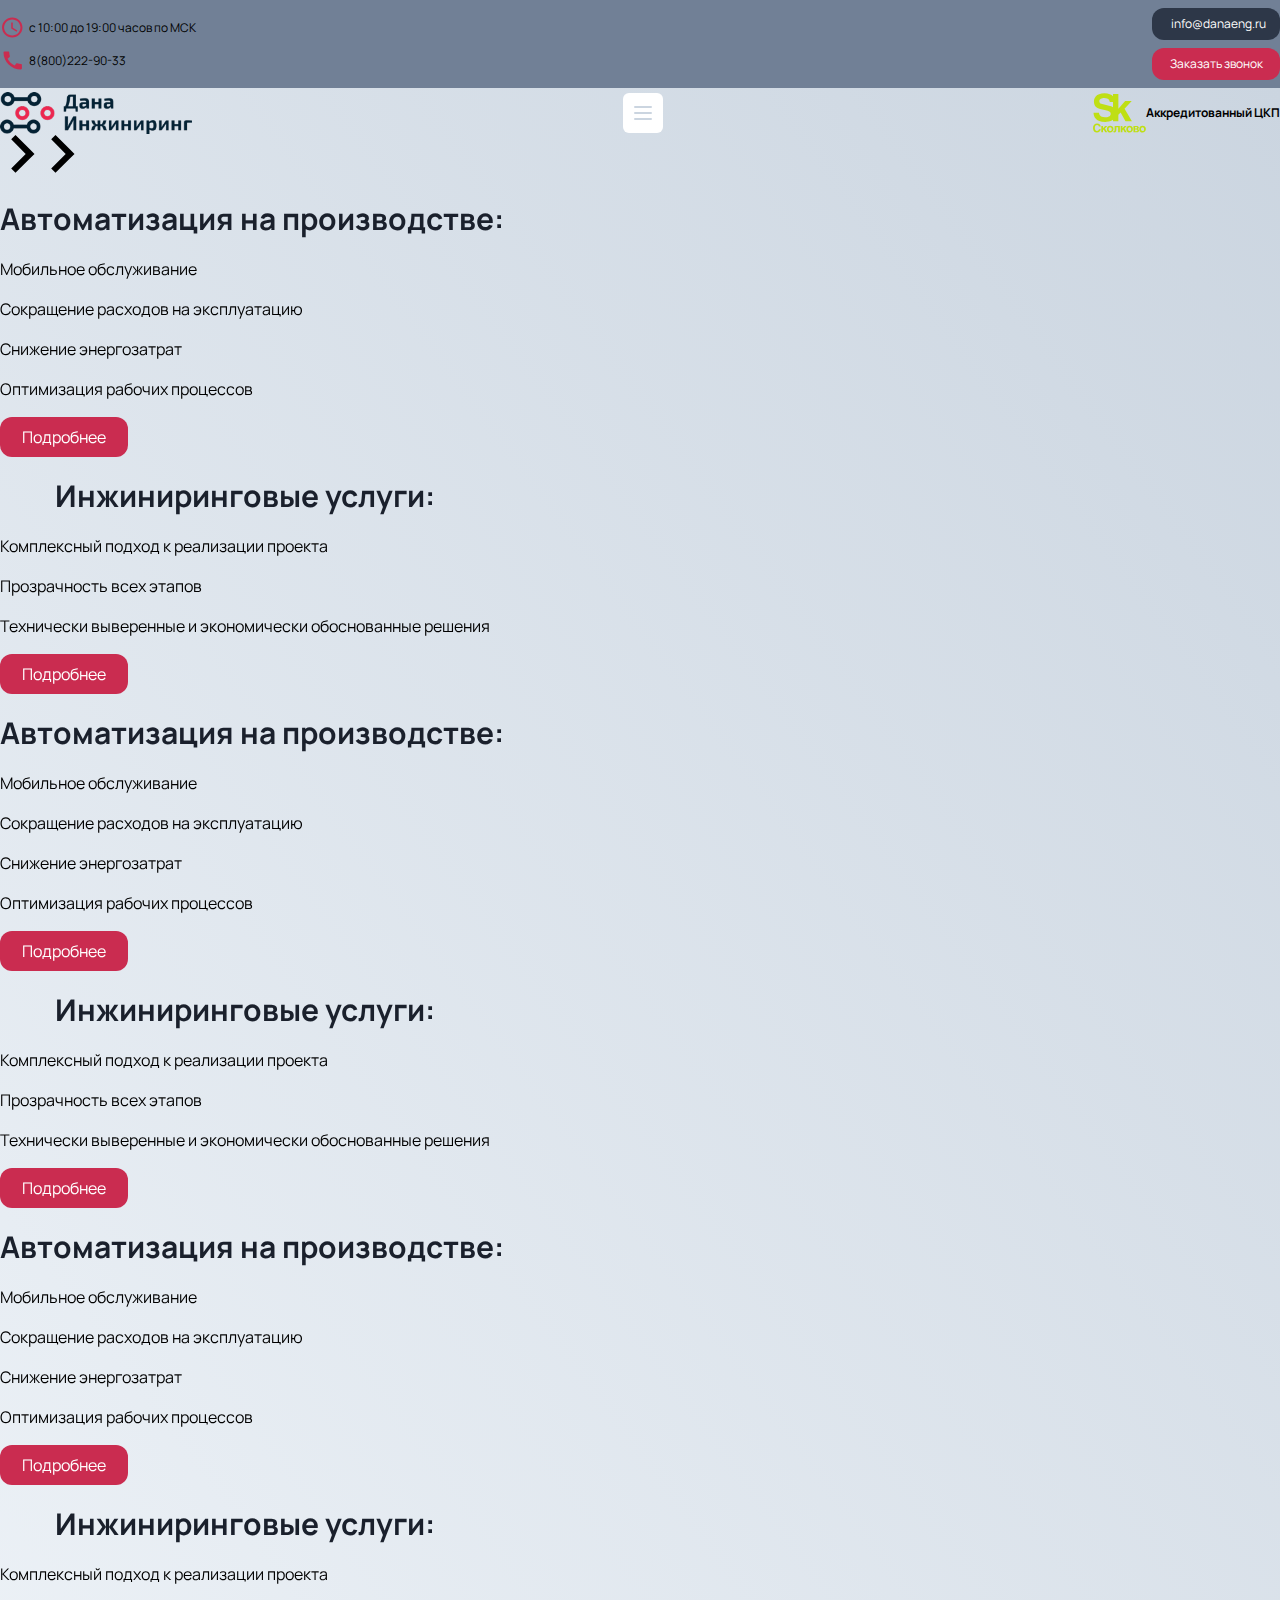
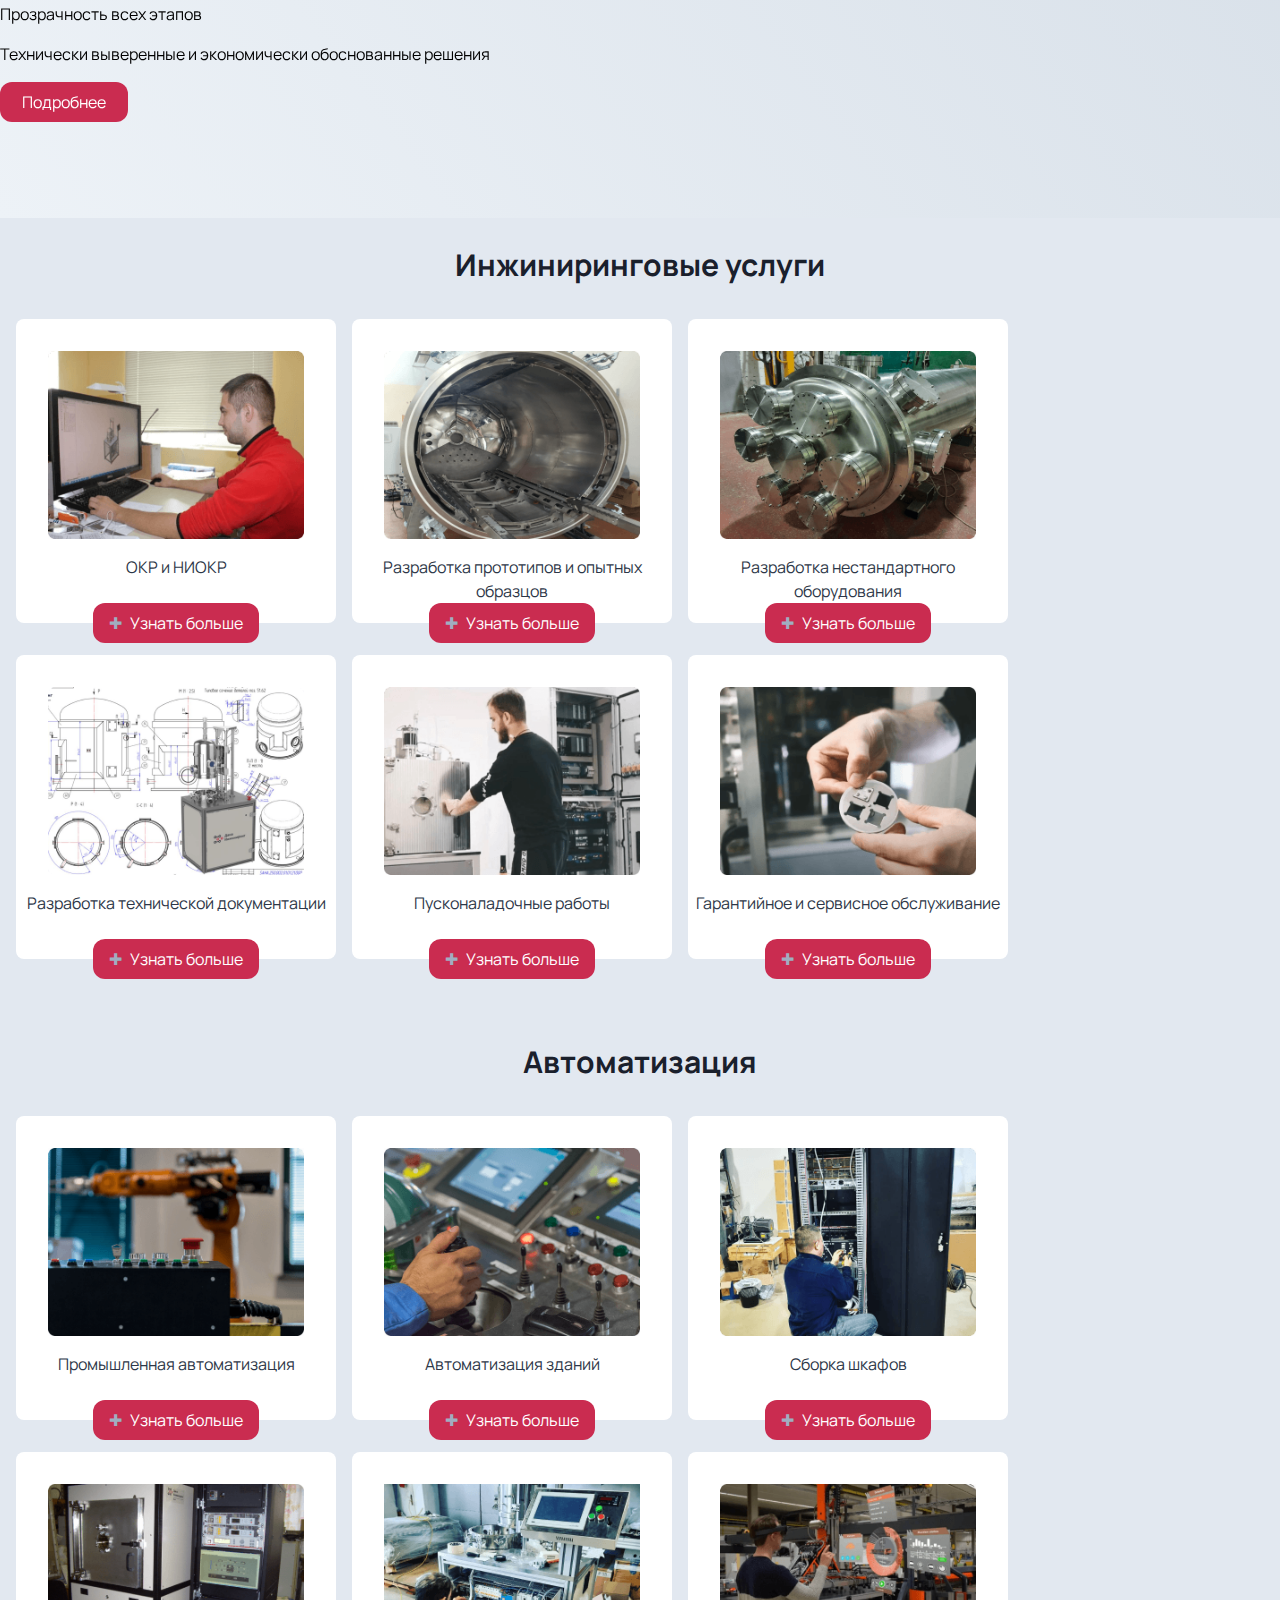
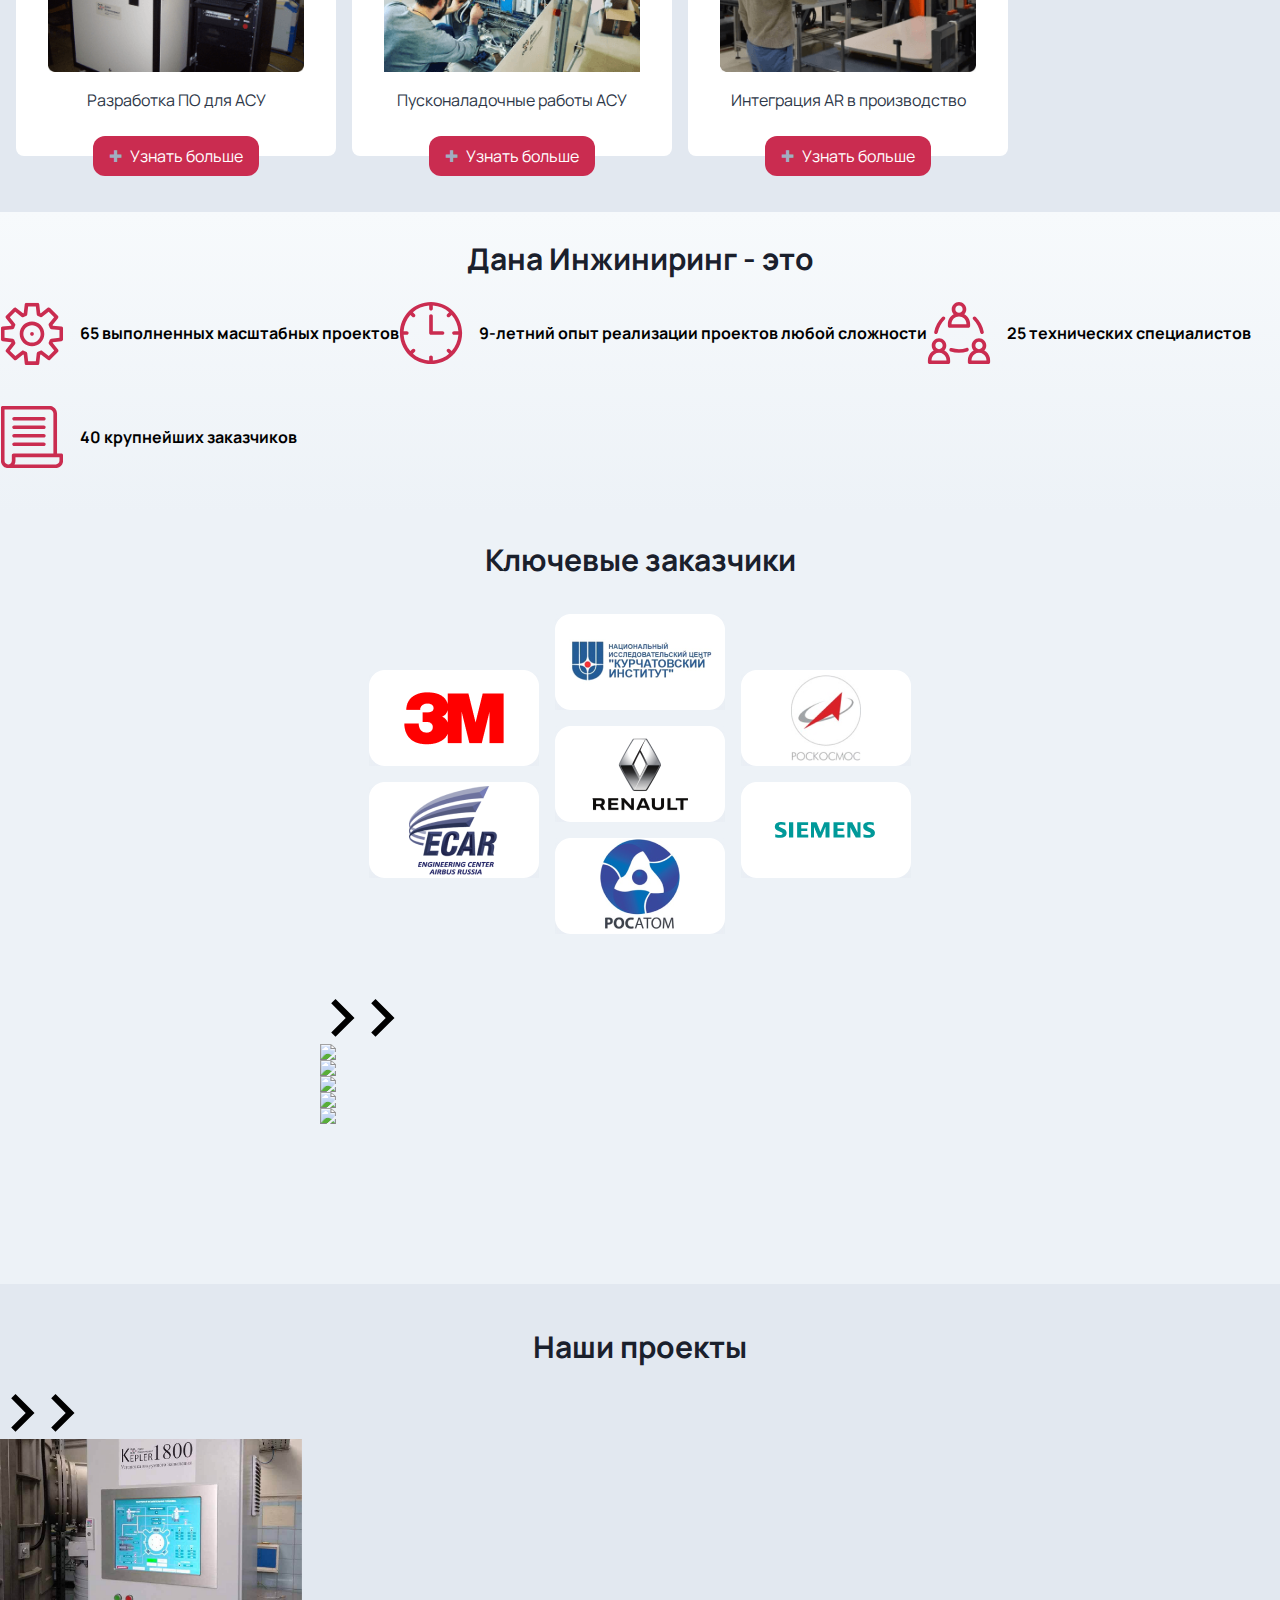
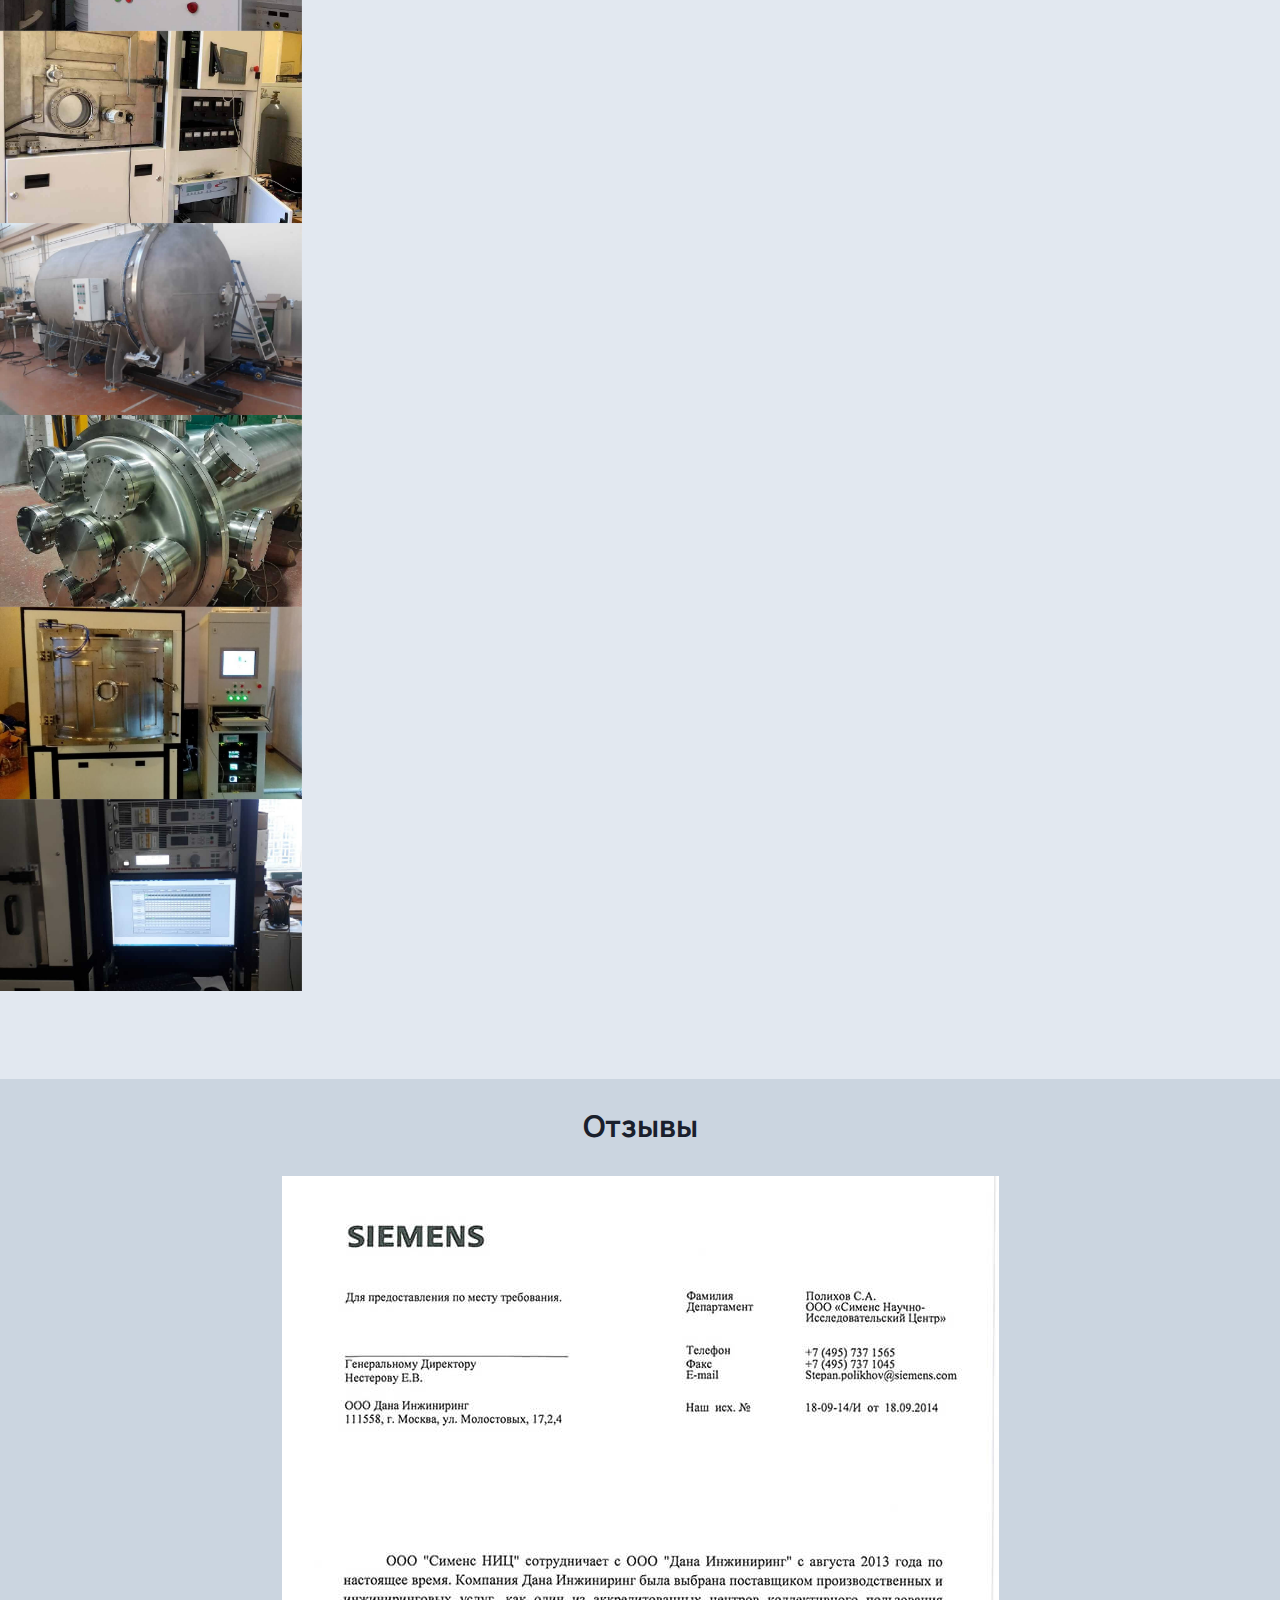
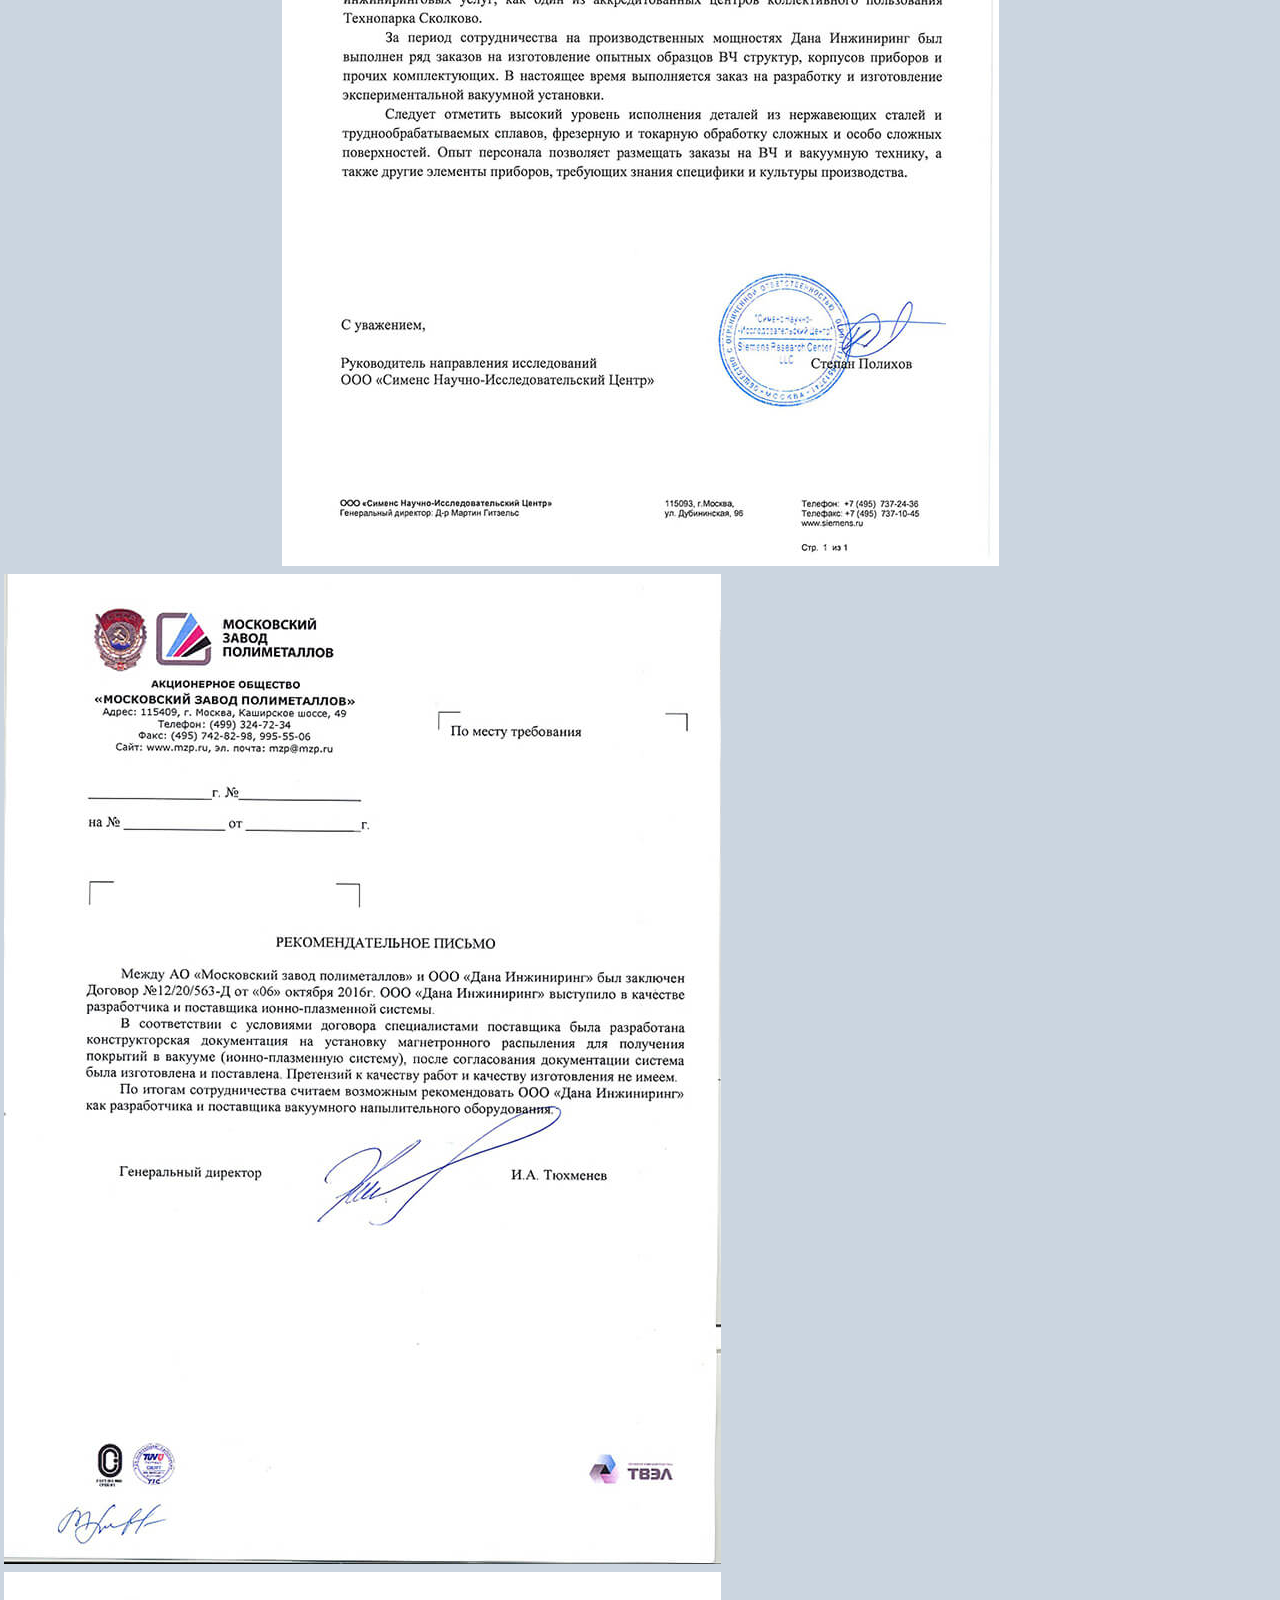
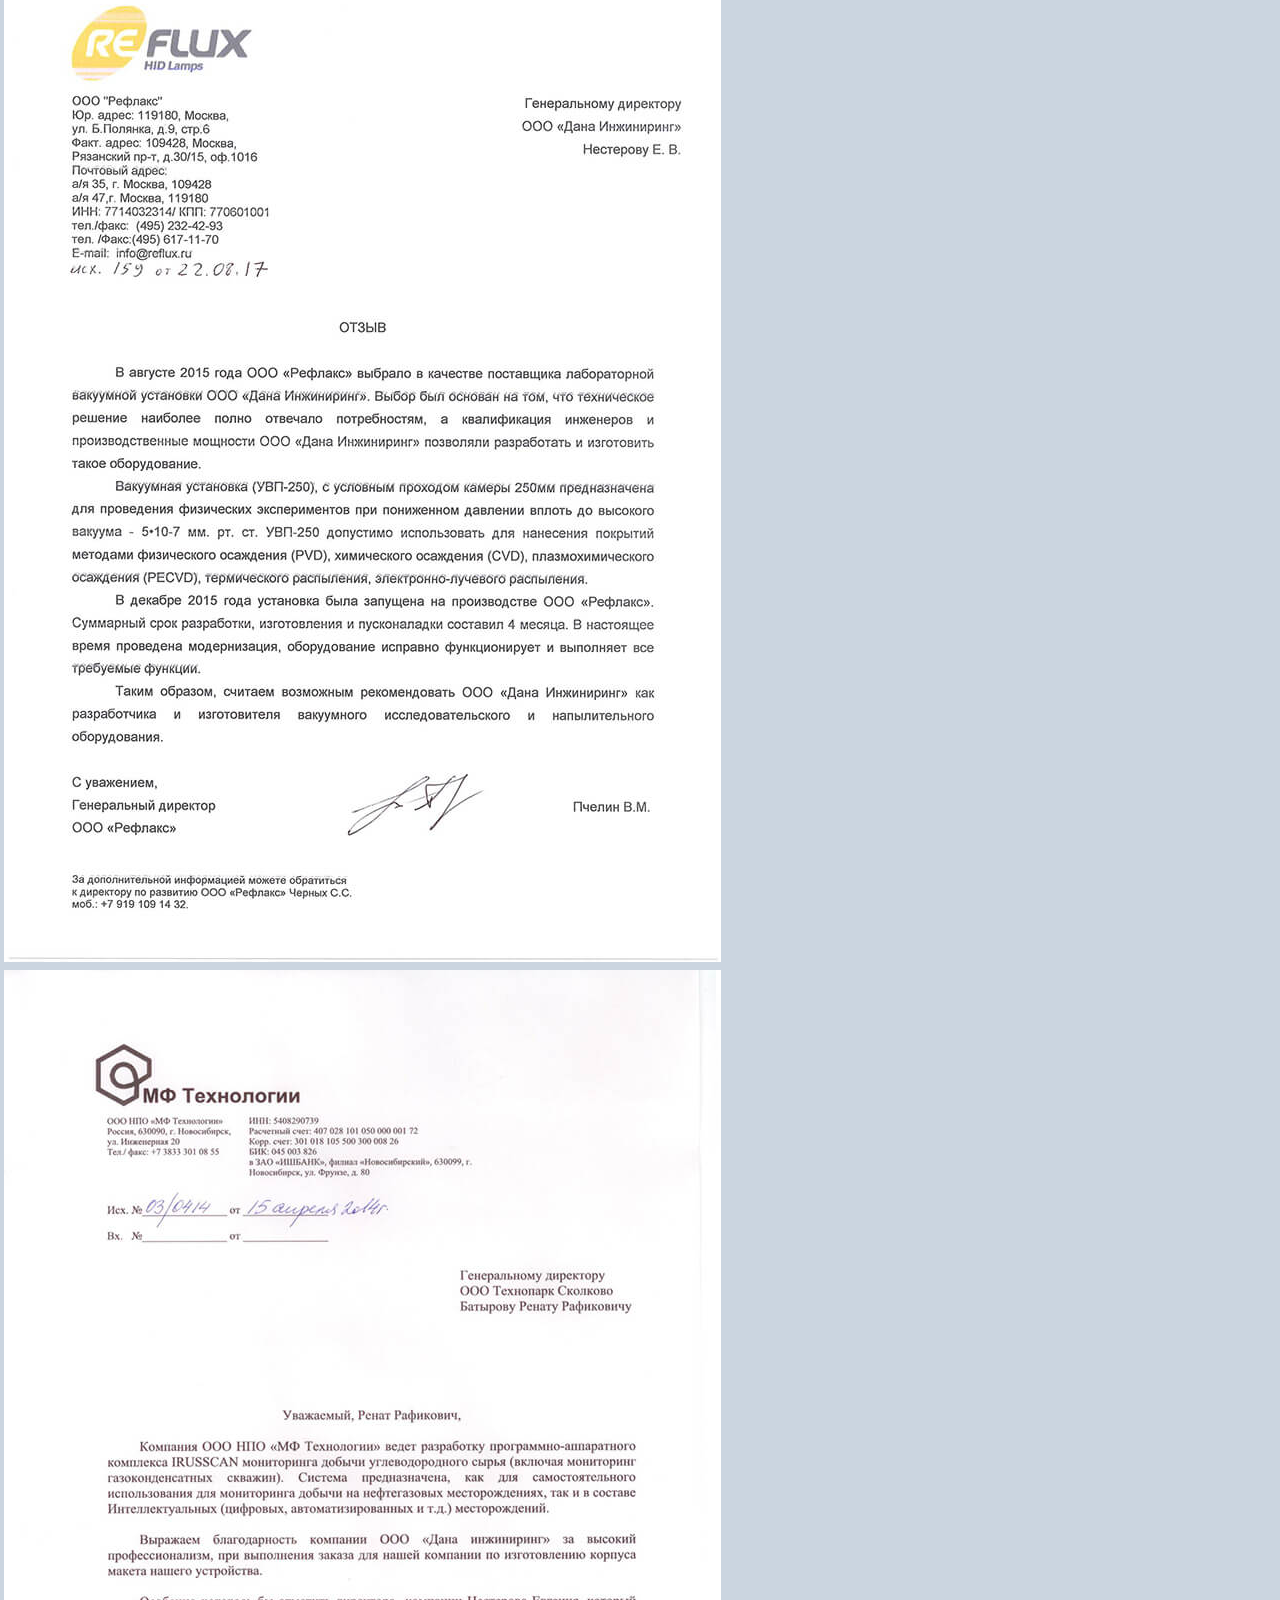
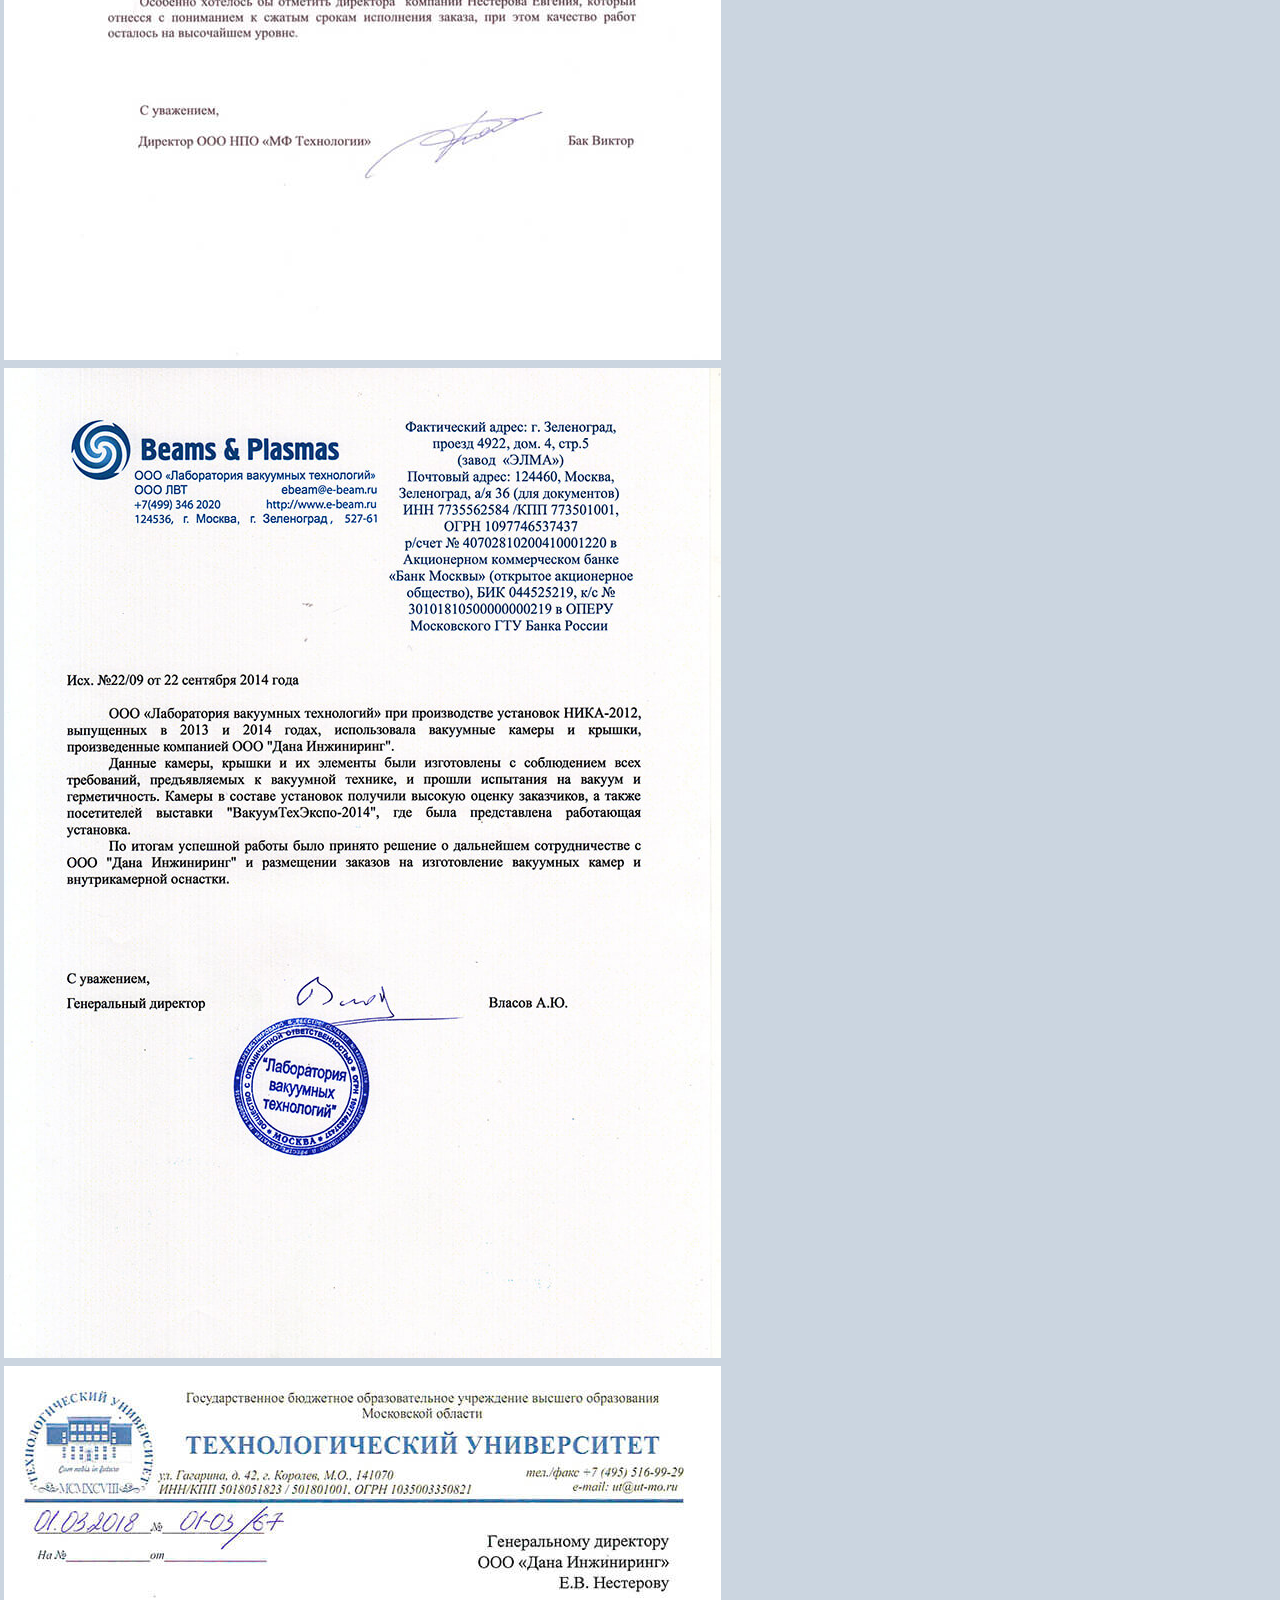
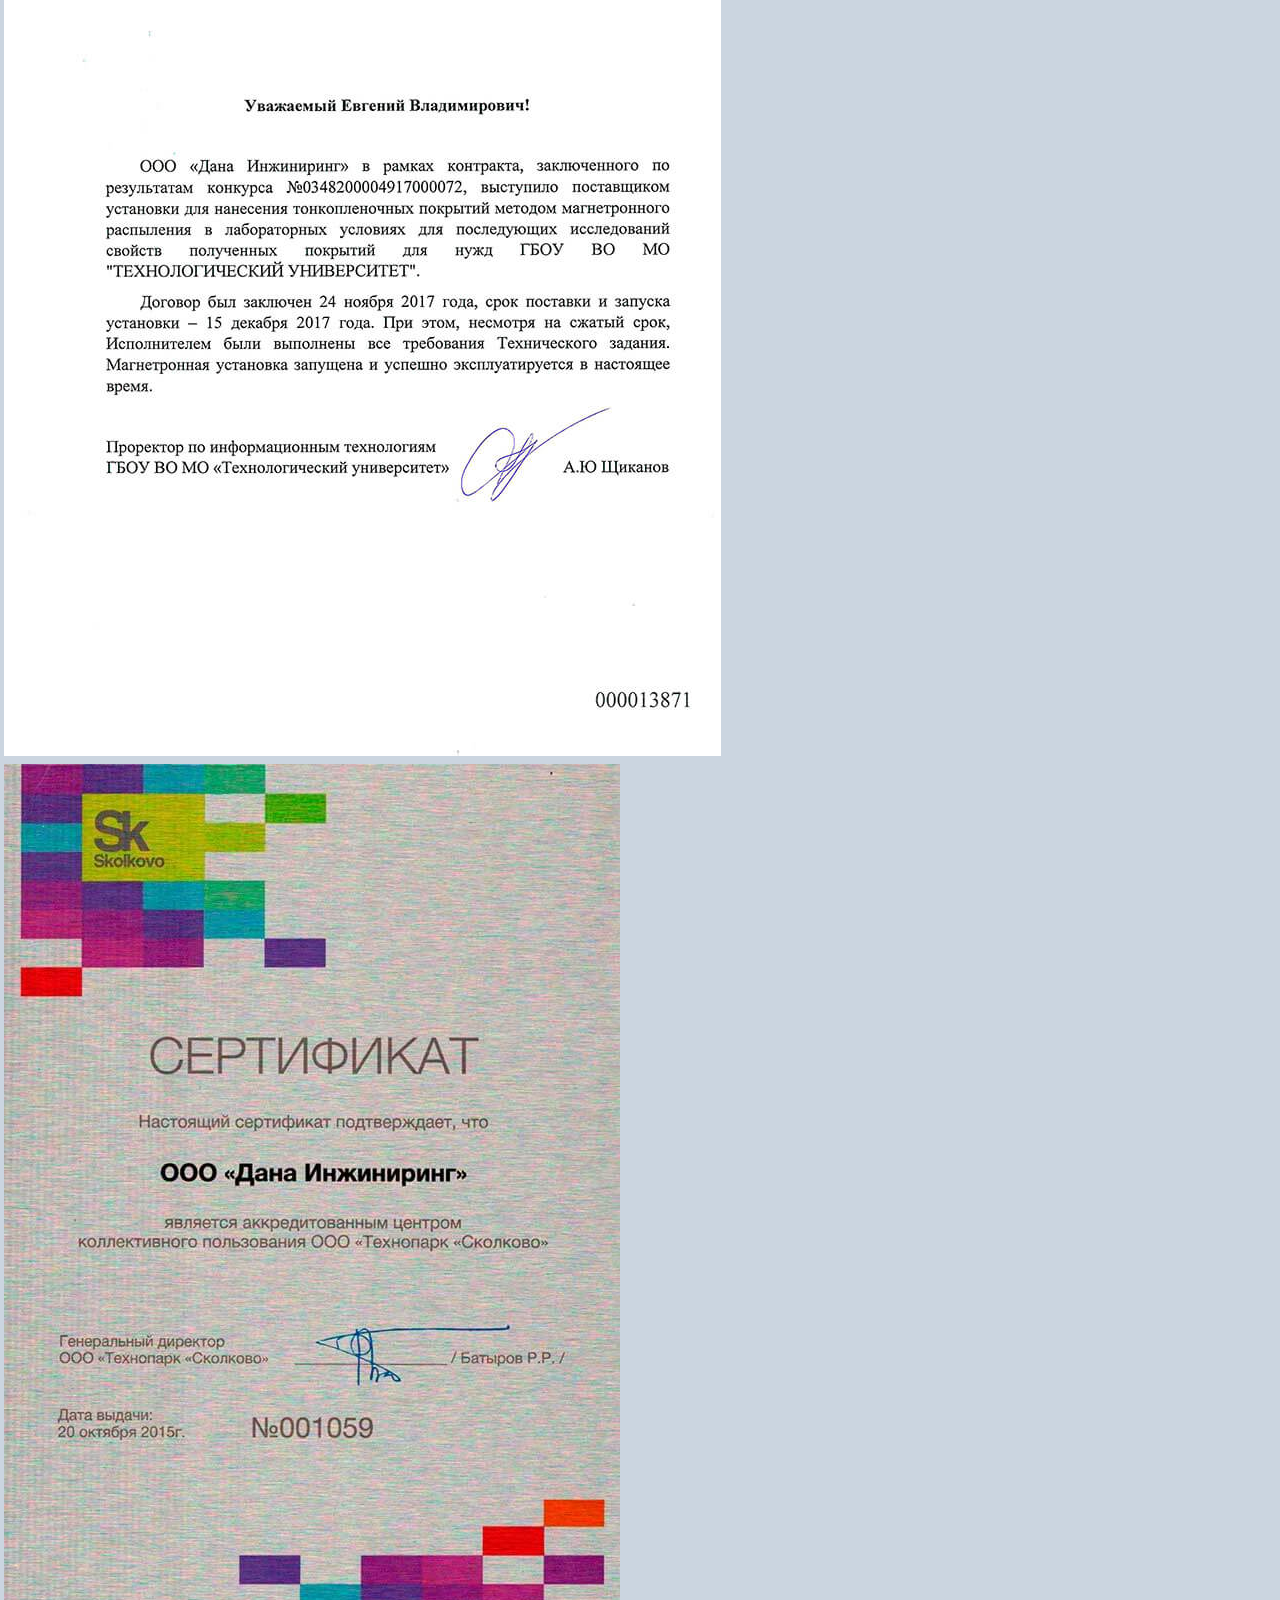
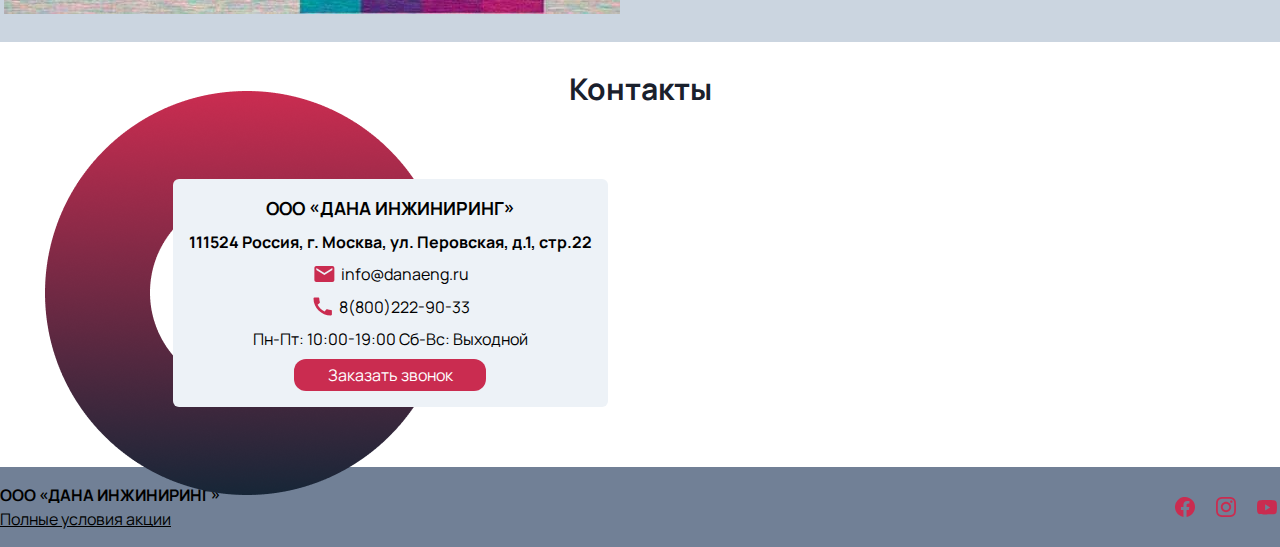
==== commit fa29afbf: "Updates" ====
--- a/index.html
+++ b/index.html
@@ -1 +1 @@
-<!doctype html><html lang="ru"><head><meta charset="UTF-8"/><meta http-equiv="X-UA-Compatible" content="IE=edge"/><meta name="viewport" content="width=device-width,initial-scale=1"/><meta name="description" content="Описание"><meta name="keywords" content="Ключевики"><meta name="image" content=""><meta property="og:type" content="website"><meta property="og:title" content="Дана Инжиниринг"><meta property="og:description" content="Инжиниринг и Автоматизация"><meta property="og:image" content="images/74277fcdfdfe379d3984.png"><meta property="og:url" content="https://example.com"><link rel="canonical" href="https://example.com"><link rel="apple-touch-icon" sizes="180x180" href="images/dfc43853e646cbee255f.png"><link rel="icon" type="image/png" sizes="32x32" href="images/2c616395b20fa8eacdee.png"><link rel="icon" type="image/png" sizes="16x16" href="images/73b46e3fad0cef4b9124.png"><link rel="mask-icon" href="images/2966824fdad84221dab8.svg" color="#5bbad5"><meta name="msapplication-TileColor" content="#00aba9"><meta name="theme-color" content="#ffffff"><meta name="apple-mobile-web-app-title" content="Название"><meta name="apple-mobile-web-app-capable" content="yes"><meta name="format-detection" content="telephone=no"><meta name="format-detection" content="address=no"><link rel="preconnect" href="https://fonts.gstatic.com"><link href="https://fonts.googleapis.com/css2?family=Manrope:wght@400;500;600;700&display=swap" rel="stylesheet"><title>Инжиниринг и автоматизация</title><script defer="defer" src="js/runtime~commons.b30479f1495d9ace667a.js"></script><script defer="defer" src="js/commons.16d037f3c94efd6d4ec0.js"></script><script defer="defer" src="js/runtime~main.9f302451051cce372ce2.js"></script><script defer="defer" src="js/jquery-validation.f92ae0fbf6ebaa4fd55c.js"></script><script defer="defer" src="js/%40splidejs.c9136f0f6b0ff34621bf.js"></script><script defer="defer" src="js/jquery.c46a91979a6f2363bbe6.js"></script><script defer="defer" src="js/inputmask.ca1bc81b205cc500cdbe.js"></script><script defer="defer" src="js/main.0d7b2805809986535462.js"></script><link href="css/commons.css" rel="stylesheet"><link href="css/main.css" rel="stylesheet"></head><body class="font-manrope"><header class="bg-gray-600 py-2 lg:py-4"><div class="container mx-auto w-11/12 flex items-center justify-between"><p class="text-lg font-bold hidden lg:block lg:flex-grow-1">Инжиниринг и Автоматизация</p><div class="space-y-2 md:flex md:space-y-0 md:flex-grow-2"><div class="flex items-center space-x-1 md:flex-grow-1"><svg width="25" height="25" viewBox="0 0 25 25" fill="none" xmlns="http://www.w3.org/2000/svg"><path d="M12.2499 2.5C6.61022 2.5 2.04333 6.98 2.04333 12.5C2.04333 18.02 6.61022 22.5 12.2499 22.5C17.8997 22.5 22.4768 18.02 22.4768 12.5C22.4768 6.98 17.8997 2.5 12.2499 2.5ZM12.2601 20.5C7.74427 20.5 4.08668 16.92 4.08668 12.5C4.08668 8.08 7.74427 4.5 12.2601 4.5C16.7759 4.5 20.4335 8.08 20.4335 12.5C20.4335 16.92 16.7759 20.5 12.2601 20.5Z" fill="#CA2C50"/><path d="M12.7709 7.5H11.2384V13.5L16.6022 16.65L17.3684 15.42L12.7709 12.75V7.5Z" fill="#CA2C50"/></svg><p class="text-xs sm:text-base">с 10:00 до 19:00 часов по МСК</p></div><div class="flex items-center space-x-1 md:flex-grow-1"><svg width="25" height="25" viewBox="0 0 25 25" fill="none" xmlns="http://www.w3.org/2000/svg"><path d="M20.8867 15.88C19.6301 15.88 18.4143 15.68 17.2802 15.32C16.9227 15.2 16.5242 15.29 16.2483 15.56L14.6443 17.53C11.753 16.18 9.04555 13.63 7.60499 10.7L9.59725 9.04C9.8731 8.76 9.95484 8.37 9.84245 8.02C9.46443 6.91 9.27032 5.72 9.27032 4.49C9.27032 3.95 8.81056 3.5 8.25886 3.5H4.72387C4.17216 3.5 3.50808 3.74 3.50808 4.49C3.50808 13.78 11.4056 21.5 20.8867 21.5C21.6121 21.5 21.8982 20.87 21.8982 20.32V16.87C21.8982 16.33 21.4384 15.88 20.8867 15.88Z" fill="#CA2C50"/></svg> <a href="tel:88002229033" class="text-xs sm:text-base">8(800)222-90-33</a></div></div><div class="space-y-2 sm:flex sm:justify-between sm:space-y-0 sm:space-x-2 md:space-x-0 md:flex-grow-1"><a class="btn w-32 sm:w-40 h-8 px-4 space-x-1 bg-gray-800 cursor-pointer" href="mailto:info@danaeng.ru"><svg width="25" height="24" viewBox="0 0 25 24" fill="none" xmlns="http://www.w3.org/2000/svg"><path d="M20.369 4H4.36897C3.26897 4 2.37897 4.9 2.37897 6L2.36897 18C2.36897 19.1 3.26897 20 4.36897 20H20.369C21.469 20 22.369 19.1 22.369 18V6C22.369 4.9 21.469 4 20.369 4ZM20.369 8L12.369 13L4.36897 8V6L12.369 11L20.369 6V8Z" fill="#CA2C50"/></svg><p class="text-xs sm:text-base lg:hover:opacity-75 text-white">info@danaeng.ru</p></a><button data-fancybox="modal" data-src="#modal" class="button btn w-32 sm:w-40 h-8 px-4 space-x-1 bg-pinkLight-light"><p class="text-xs sm:text-base lg:hover:opacity-75 text-white">Заказать звонок</p></button></div></div></header><section class="bg-gradient-to-tr from-gray-200 to-gray-400 pb-12"><div class="container mx-auto w-11/12 pt-1"><nav class="flex items-center flex-wrap justify-between relative sm:flex-no-wrap"><img class="w-48 sm:w-max" src="images/74277fcdfdfe379d3984.png" alt="logo"/><div class="flex items-center order-last sm:order-none"><img class="h-10 sm:h-max" src="images/918df8cb1b4199e8cf43.svg" alt="Logo_of_the_Skolkovo_Foundation"><p class="text-xs font-bold sm:text-base lg:text-lg">Аккредитованный ЦКП</p></div><button id="menu-btn" type="button" class="lg:hidden bg-white z-20 rounded-md p-2 inline-flex items-center justify-center text-gray-400 hover:text-gray-500 hover:bg-gray-100 focus:outline-none focus:ring-2 focus:ring-inset focus:ring-indigo-500"><svg class="h-6 w-6" xmlns="http://www.w3.org/2000/svg" fill="none" viewBox="0 0 24 24" stroke="currentColor" aria-hidden="true"><path stroke-linecap="round" stroke-linejoin="round" stroke-width="2" d="M4 6h16M4 12h16M4 18h16"/></svg></button><ul id="menu" class="absolute hidden top-full right-0 rounded-lg bg-white z-10 border lg:flex lg:static lg:justify-between lg:border-transparent lg:bg-transparent lg:w-1/4"><li class="p-4 md:p-0 lg:hover:text-pinkLight-500"><a class="font-bold pb-3" href="#about">О компании</a></li><li class="p-4 md:p-0 lg:hover:text-pinkLight-500"><a class="font-bold pb-3" href="#contact">Контакты</a></li></ul></nav></div><div class="container mx-auto"><div class="relative"><div class="w-11/12 mx-auto"><div class="splide slider-first"><div class="splide__track"><ul class="splide__list"><li class="splide__slide"><div class="flex mx-auto mt-4 w-11/12"><div class="flex flex-col justify-center"><h1 class="title text-3xl sm:text-4xl lg:text-5xl lg:text-left">Автоматизация на производстве:</h1><ul class="sm:list-disc"><li class="my-4 text-base">Мобильное обслуживание</li><li class="my-4 text-base">Сокращение расходов на эксплуатацию</li><li class="my-4 text-base">Снижение энергозатрат</li><li class="my-4 text-base">Оптимизация рабочих процессов</li></ul><a href="#automation" class="btn w-32 h-10 bg-pinkLight-light text-white md:w-40 md:h-12">Подробнее</a></div><div class="flex items-center"><img class="hidden lg:block items-start" src="images/433c39b2b914df22d39d.png" alt="automation"></div></div></li><li class="splide__slide"><div class="flex mx-auto mt-4 w-11/12"><div class="flex flex-col justify-center"><h1 class="title text-3xl sm:text-4xl lg:text-5xl lg:text-left">Инжиниринговые услуги:</h1><ul class="sm:list-disc"><li class="my-4 text-base">Комплексный подход к реализации проекта</li><li class="my-4 text-base">Прозрачность всех этапов</li><li class="my-4 text-base">Технически выверенные и экономически обоснованные решения</li></ul><a href="#engineering" class="btn w-32 h-10 bg-pinkLight-light text-white md:w-40 md:h-12">Подробнее</a></div><div class="flex items-center"><img class="hidden lg:block items-start" src="images/2f6bbb313bbfe4bbe7e2.png" alt="SP.7"></div></div></li></ul></div></div></div></div></div></section><section id="engineering" class="py-6 sm:py-8 md:py-10 lg:py-12 bg-gray-300"><div class="container mx-auto"><h1 class="title text-3xl sm:text-4xl lg:text-5xl text-center">Инжиниринговые услуги</h1><div class="flex flex-wrap max-w-screen-lg xl:mx-auto justify-center mt-8"><div class="px-2 pb-8"><div class="flex flex-col relative items-center bg-white w-80 h-76 rounded-lg"><img class="mt-8 mx-8 w-64" src="images/44a332d734e00c66a836.png" alt="microscope"><p class="text-gray-800 text-center mt-4">ОКР и НИОКР</p><button data-okr data-src="#okr" class="btn absolute -bottom-5 w-44 h-10 bg-pinkLight-light text-white"><span class="text-gray-500 mr-2">&#10010;</span> Узнать больше</button></div></div><div class="px-2 pb-8"><div class="flex flex-col relative items-center bg-white w-80 h-76 rounded-lg"><img class="mt-8 mx-8 w-64" src="images/bc92e7494054b169a4b0.png" 4alt="microscope"><p class="text-gray-800 text-center mt-4">Разработка прототипов и опытных образцов</p><button data-prototype class="btn absolute -bottom-5 w-44 h-10 bg-pinkLight-light text-white"><span class="text-gray-500 mr-2">&#10010;</span> Узнать больше</button></div></div><div class="px-2 pb-8"><div class="flex flex-col relative items-center bg-white w-80 h-76 rounded-lg"><img class="mt-8 mx-8 w-64" src="images/b49ad403782c7b01bc2b.png" 4alt="microscope"><p class="text-gray-800 text-center mt-4">Разработка нестандартного оборудования</p><button data-nonstandard class="btn absolute -bottom-5 w-44 h-10 bg-pinkLight-light text-white"><span class="text-gray-500 mr-2">&#10010;</span> Узнать больше</button></div></div><div class="px-2 pb-8"><div class="flex flex-col relative items-center bg-white w-80 h-76 rounded-lg"><img class="mt-8 mx-8 w-64" src="images/dcd455881270ddd6c4b4.png" 4alt="microscope"><p class="text-gray-800 text-center mt-4">Разработка технической документации</p><button data-technical data-src="#technical" class="btn absolute -bottom-5 w-44 h-10 bg-pinkLight-light text-white"><span class="text-gray-500 mr-2">&#10010;</span> Узнать больше</button></div></div><div class="px-2 pb-8"><div class="flex flex-col relative items-center bg-white w-80 h-76 rounded-lg"><img class="mt-8 mx-8 w-64" src="images/0c80b53a88697d50e871.png" 4alt="microscope"><p class="text-gray-800 text-center mt-4">Пусконаладочные работы</p><button data-commissioning class="btn absolute -bottom-5 w-44 h-10 bg-pinkLight-light text-white"><span class="text-gray-500 mr-2">&#10010;</span> Узнать больше</button></div></div><div class="px-2 pb-8"><div class="flex flex-col relative items-center bg-white w-80 h-76 rounded-lg"><img class="mt-8 mx-8 w-64" src="images/63303c36796621fbd7f0.png" 4alt="microscope"><p class="text-gray-800 text-center mt-4">Гарантийное и сервисное обслуживание</p><button data-guarantee class="btn absolute -bottom-5 w-44 h-10 bg-pinkLight-light text-white"><span class="text-gray-500 mr-2">&#10010;</span> Узнать больше</button></div></div></div></div></section><section id="automation" class="py-6 sm:py-8 md:py-10 lg:py-12 bg-gray-300"><div class="container mx-auto"><h1 class="title text-3xl sm:text-4xl lg:text-5xl text-center">Автоматизация</h1><div class="flex flex-wrap max-w-screen-lg xl:mx-auto justify-center mt-8"><div class="flex px-2 pb-8"><div class="flex flex-col relative items-center bg-white w-80 h-76 rounded-lg"><img class="mt-8 mx-8 w-64" src="images/db993338d4e6feb698f8.png" alt="microscope"><p class="text-gray-800 text-center mt-4">Промышленная автоматизация</p><button data-industrial class="btn absolute -bottom-5 w-44 h-10 bg-pinkLight-light text-white"><span class="text-gray-500 mr-2">&#10010;</span> Узнать больше</button></div></div><div class="flex px-2 pb-8"><div class="flex flex-col relative items-center bg-white w-80 h-76 rounded-lg"><img class="mt-8 mx-8 w-64" src="images/6bbfdd41f98046ccc4f9.png" alt="microscope"><p class="text-gray-800 text-center mt-4">Автоматизация зданий</p><button data-building class="btn absolute -bottom-5 w-44 h-10 bg-pinkLight-light text-white"><span class="text-gray-500 mr-2">&#10010;</span> Узнать больше</button></div></div><div class="flex px-2 pb-8"><div class="flex flex-col relative items-center bg-white w-80 h-76 rounded-lg"><img class="mt-8 mx-8 w-64" src="images/040472b0a7c67ee1643f.png" alt="microscope"><p class="text-gray-800 text-center mt-4">Сборка шкафов</p><button data-cupboard class="btn absolute -bottom-5 w-44 h-10 bg-pinkLight-light text-white"><span class="text-gray-500 mr-2">&#10010;</span> Узнать больше</button></div></div><div class="flex px-2 pb-8"><div class="flex flex-col relative items-center bg-white w-80 h-76 rounded-lg"><img class="mt-8 mx-8 w-64" src="images/d1a35d152bdb971bf547.png" alt="microscope"><p class="text-gray-800 text-center mt-4">Разработка ПО для АСУ</p><button data-software class="btn absolute -bottom-5 w-44 h-10 bg-pinkLight-light text-white"><span class="text-gray-500 mr-2">&#10010;</span> Узнать больше</button></div></div><div class="flex px-2 pb-8"><div class="flex flex-col relative items-center bg-white w-80 h-76 rounded-lg"><img class="mt-8 mx-8 w-64" src="images/42d90483b69ab3ab5dd0.png" alt="microscope"><p class="text-gray-800 text-center mt-4">Пусконаладочные работы АСУ</p><button data-asu class="btn absolute -bottom-5 w-44 h-10 bg-pinkLight-light text-white"><span class="text-gray-500 mr-2">&#10010;</span> Узнать больше</button></div></div><div class="flex px-2 pb-8"><div class="flex flex-col relative items-center bg-white w-80 h-76 rounded-lg"><img class="mt-8 mx-8 w-64" src="images/774e0be35d2c9b618301.png" alt="microscope"><p class="text-gray-800 text-center mt-4">Интеграция AR в производство</p><button data-ar class="btn absolute -bottom-5 w-44 h-10 bg-pinkLight-light text-white"><span class="text-gray-500 mr-2">&#10010;</span> Узнать больше</button></div></div></div></div></section><section id="about" class="py-6 sm:py-8 md:py-10 lg:py-12 bg-gradient-to-b from-gray-100 to-gray-200"><div class="container mx-auto w-11/12 md:justify-around lg:w-9/12"><p class="title text-3xl sm:text-4xl lg:text-5xl">Дана Инжиниринг - это</p><div class="flex flex-wrap lg:mt-8 lg:justify-around"><div class="flex sm:w-1/2 my-5 items-center space-x-4"><img class="w-16 md:w-max" src="images/c16acf365f2bf15d27ee.svg" alt=""><p class="font-bold text-base md:text-2xl">65 выполненных масштабных проектов</p></div><div class="flex sm:w-1/2 my-5 items-center space-x-4"><img class="w-16 md:w-max" src="images/fc7dab513086b8be9634.svg" alt=""><p class="font-bold text-base md:text-2xl">9-летний опыт реализации проектов любой сложности</p></div><div class="flex sm:w-1/2 my-5 items-center space-x-4"><img class="w-16 md:w-max" src="images/53f86cef00ecb366207a.svg" alt=""><p class="font-bold text-base md:text-2xl">25 технических специалистов</p></div><div class="flex sm:w-1/2 my-5 items-center space-x-4"><img class="w-16 md:w-max" src="images/d5e877f84ef0d6635399.svg" alt=""><p class="font-bold text-base md:text-2xl">40 крупнейших заказчиков</p></div></div></div></section><section class="py-6 sm:py-8 md:py-10 lg:py-12 bg-gray-200"><div class="container mx-auto w-11/12"><h1 class="title text-3xl sm:text-4xl lg:text-5xl text-center">Ключевые заказчики</h1><div class="flex items-center justify-center mt-8 space-x-4"><div class="space-y-4"><img src="images/485a1e3e6a2a6cc4da6a.png" alt="3M"> <img src="images/1ecb2df488501424e17f.png" alt="Ecar"></div><div class="space-y-4"><img src="images/c3c84f8d84bafd0f51ae.png" alt="Kurchatov"> <img src="images/c63d04c97c22522385aa.png" alt="Renault"> <img src="images/5c98f10da6774e6a3940.png" alt="Rosatom"></div><div class="space-y-4"><img src="images/153442df727298d5f712.png" alt="Roskosmos"> <img src="images/04d900f28223c6bc8053.png" alt="Siemens"></div></div></div></section><section class="py-10 lg:py-12 bg-gray-200"><div class="container mx-auto"><div class="relative"><div class="w-11/12 mx-auto"><div class="splide splide-video mx-auto"><div class="splide__track"><ul class="splide__list"><li class="splide__slide" data-splide-youtube="https://www.youtube.com/watch?v=yF5I6CR7Wgg"><img src="https://i.ytimg.com/vi/yF5I6CR7Wgg/maxresdefault.jpg"></li><li class="splide__slide" data-splide-youtube="https://www.youtube.com/watch?v=Jkzds8dCxdc"><img src="https://i.ytimg.com/vi/Jkzds8dCxdc/maxresdefault.jpg"></li><li class="splide__slide" data-splide-youtube="https://www.youtube.com/watch?v=XZ13o9wcvvg"><img src="https://i.ytimg.com/vi/XZ13o9wcvvg/maxresdefault.jpg"></li><li class="splide__slide" data-splide-youtube="https://www.youtube.com/watch?v=MYtIfRMf-84"><img src="https://i.ytimg.com/vi/MYtIfRMf-84/maxresdefault.jpg"></li><li class="splide__slide" data-splide-youtube="https://www.youtube.com/watch?v=uyGoDuOEUpQ"><img src="https://i.ytimg.com/vi/uyGoDuOEUpQ/maxresdefault.jpg"></li></ul></div></div></div></div></div></section><section class="py-10 lg:py-12 bg-gray-300"><div class="container mx-auto"><h1 class="title text-3xl sm:text-4xl lg:text-5xl text-center">Наши проекты</h1><div class="relative"><div class="w-11/12 container mt-6 mx-auto"><div class="splide splide-image"><div class="splide__track"><ul class="splide__list"><li class="splide__slide"><a class="block" data-fancybox="project" href="images/72a11211e0a000b55fd5.jpg"><img class="h-48 w-full object-cover" src="images/72a11211e0a000b55fd5.jpg" alt=""></a></li><li class="splide__slide"><a class="block" data-fancybox="project" href="images/aedd53e47f8b5c05df2a.jpg"><img class="h-48 w-full object-cover" src="images/aedd53e47f8b5c05df2a.jpg" alt=""></a></li><li class="splide__slide"><a class="block" data-fancybox="project" href="images/3c1df457f893501de52e.jpg"><img class="h-48 w-full object-cover" src="images/3c1df457f893501de52e.jpg" alt=""></a></li><li class="splide__slide"><a class="block" data-fancybox="project" href="images/711db76472874e89faf2.jpg"><img class="h-48 w-full object-cover" src="images/711db76472874e89faf2.jpg" alt=""></a></li><li class="splide__slide"><a class="block" data-fancybox="project" href="images/658e9b3b0c699b7a0aa6.jpg"><img class="h-48 w-full object-cover" src="images/658e9b3b0c699b7a0aa6.jpg" alt=""></a></li><li class="splide__slide"><a class="block" data-fancybox="project" href="images/bc26a7e42e011202aef4.jpg"><img class="h-48 w-full object-cover" src="images/bc26a7e42e011202aef4.jpg" alt=""></a></li></ul></div></div></div></div></div></section><section class="py-6 sm:py-8 md:py-10 lg:py-12 bg-gray-400"><div class="container mx-auto"><h1 class="title text-3xl sm:text-4xl lg:text-5xl text-center">Отзывы</h1><div class="flex flex-wrap justify-center mt-6"><a data-fancybox="review" class="w-1/3 p-1 md:p-2" href="images/880f0470a78473e35357.jpg"><img src="images/880f0470a78473e35357.jpg" alt=""></a><div class="flex flex-wrap w-1/2"><a data-fancybox="review" class="w-1/3 p-1 md:p-2" href="images/447253b0e736bf8054f8.jpg"><img class="object-contain" src="images/447253b0e736bf8054f8.jpg" alt=""> </a><a data-fancybox="review" class="w-1/3 p-1 md:p-2" href="images/e0ca7154543776e99aeb.jpg"><img class="object-contain" src="images/e0ca7154543776e99aeb.jpg" alt=""> </a><a data-fancybox="review" class="w-1/3 p-1 md:p-2" href="images/0e8c5762ff717612cbdd.jpg"><img class="object-contain" src="images/0e8c5762ff717612cbdd.jpg" alt=""> </a><a data-fancybox="review" class="w-1/3 p-1 md:p-2" href="images/78b9c1ac671da2d10676.jpg"><img class="object-contain" src="images/78b9c1ac671da2d10676.jpg" alt=""> </a><a data-fancybox="review" class="w-1/3 p-1 md:p-2" href="images/db12fcee708b15cd62ae.jpg"><img class="object-contain" src="images/db12fcee708b15cd62ae.jpg" alt=""> </a><a data-fancybox="review" class="w-1/3 p-1 md:p-2" href="images/90a17c1965df16e1df01.jpg"><img class="object-contain" src="images/90a17c1965df16e1df01.jpg" alt=""></a></div></div></div></section><section id="contact" class="py-6 sm:py-8 md:py-10 lg:py-12"><div class="container mx-auto flex flex-col"><h1 class="title text-3xl sm:text-4xl lg:text-5xl text-center z-10">Контакты</h1><div class="flex flex-wrap items-center justify-center mt-8 z-0"><div class="flex relative h-max p-8"><img class="absolute -left-24 -top-14" src="images/8ad805fbc46322161ee9.png" alt="Exclude"><div class="flex flex-col items-center z-10 p-4 space-y-2 rounded-md bg-gray-200"><h2 class="text-center text-lg font-bold">ООО «ДАНА ИНЖИНИРИНГ»</h2><p class="text-center text-base font-bold">111524 Россия, г. Москва, ул. Перовская, д.1, стр.22</p><div class="flex items-center space-x-1"><svg width="25" height="24" viewBox="0 0 25 24" fill="none" xmlns="http://www.w3.org/2000/svg"><path d="M20.369 4H4.36897C3.26897 4 2.37897 4.9 2.37897 6L2.36897 18C2.36897 19.1 3.26897 20 4.36897 20H20.369C21.469 20 22.369 19.1 22.369 18V6C22.369 4.9 21.469 4 20.369 4ZM20.369 8L12.369 13L4.36897 8V6L12.369 11L20.369 6V8Z" fill="#CA2C50"/></svg><p class="text-base">info@danaeng.ru</p></div><div class="flex items-center space-x-1"><svg width="25" height="25" viewBox="0 0 25 25" fill="none" xmlns="http://www.w3.org/2000/svg"><path d="M20.8867 15.88C19.6301 15.88 18.4143 15.68 17.2802 15.32C16.9227 15.2 16.5242 15.29 16.2483 15.56L14.6443 17.53C11.753 16.18 9.04555 13.63 7.60499 10.7L9.59725 9.04C9.8731 8.76 9.95484 8.37 9.84245 8.02C9.46443 6.91 9.27032 5.72 9.27032 4.49C9.27032 3.95 8.81056 3.5 8.25886 3.5H4.72387C4.17216 3.5 3.50808 3.74 3.50808 4.49C3.50808 13.78 11.4056 21.5 20.8867 21.5C21.6121 21.5 21.8982 20.87 21.8982 20.32V16.87C21.8982 16.33 21.4384 15.88 20.8867 15.88Z" fill="#CA2C50"/></svg><p class="text-base">8(800)222-90-33</p></div><p class="text-center text-base">Пн-Пт: 10:00-19:00 Сб-Вс: Выходной</p><button data-fancybox="modal-2" data-src="#modal" class="button btn w-48 h-8 px-4 space-x-1 bg-pinkLight-light"><p class="text-base text-white">Заказать звонок</p></button></div></div><iframe class="z-10" src="https://yandex.ru/map-widget/v1/?um=constructor%3Ad4688eec5e84311e57ad00fe363fe590b6adca9c470aa3243f0dd0891c29ed50&amp;source=constructor" width="500" height="300" frameborder="0"></iframe></div></div></section><footer class="py-4 bg-gray-600"><div class="container mx-auto flex items-center justify-between"><div class="sm:flex sm:space-x-4"><p class="font-bold">ООО «ДАНА ИНЖИНИРИНГ»</p><a class="underline">Полные условия акции</a></div><div class="flex space-x-4"><a href="https://www.facebook.com/danaengr" target="_blank"><img src="images/584d302fdd204902ffac.svg" alt="Facebook"> </a><a href="https://www.instagram.com/danaeng.ru" target="_blank"><img src="images/b13b7b0f9c8003c86c7c.svg" alt="Instagram"> </a><a href="https://www.youtube.com/channel/UCfoNqZbQwQZt2TpE7EeanzA" target="_blank"><img src="images/0c217099a9dfc0f01824.svg" alt="Youtube"></a></div></div></footer><div id="modal" class="hidden"><div class="flex justify-center items-center"><form id="form" role="form" class="flex flex-col p-4 space-y-2 w-72"><div><input placeholder="Введите имя" name="name" class="input"></div><div><input placeholder="Введите номер телефона" name="phone" class="input"></div><div><input type="email" placeholder="Ваш E-mail" name="email" class="input"></div><div><textarea type="textarea" name="textarea" placeholder="Напишите комментарий" id="textarea" cols="10" rows="3" class="input"></textarea></div><div class="flex space-x-2"><input id="checkbox" type="checkbox" checked="checked" name="checkbox" class="checkbox focus:outline-none"><p class="text-gray-600 text-xs">Нажимая на кнопку "Закать звонок", я даю <a>согласие</a> на обработку персональных данных</p></div><button id="submit-btn" type="submit" class="btn bg-pinkLight-light py-2 text-white text-lg">Заказать звонок</button></form></div></div><button id="scroll" class="fixed z-10 w-12 bottom-12 right-0" style="display: none;"><img src="images/5d6c261adb021bbc01b5.svg" alt="arrow"></button></body></html>+<!doctype html><html lang="ru"><head><meta charset="UTF-8"/><meta http-equiv="X-UA-Compatible" content="IE=edge"/><meta name="viewport" content="width=device-width,initial-scale=1"/><meta name="description" content="Описание"><meta name="keywords" content="Ключевики"><meta name="image" content=""><meta property="og:type" content="website"><meta property="og:title" content="Дана Инжиниринг"><meta property="og:description" content="Инжиниринг и Автоматизация"><meta property="og:image" content="images/74277fcdfdfe379d3984.png"><meta property="og:url" content="https://example.com"><link rel="canonical" href="https://example.com"><link rel="apple-touch-icon" sizes="180x180" href="images/dfc43853e646cbee255f.png"><link rel="icon" type="image/png" sizes="32x32" href="images/2c616395b20fa8eacdee.png"><link rel="icon" type="image/png" sizes="16x16" href="images/73b46e3fad0cef4b9124.png"><link rel="mask-icon" href="images/2966824fdad84221dab8.svg" color="#5bbad5"><meta name="msapplication-TileColor" content="#00aba9"><meta name="theme-color" content="#ffffff"><meta name="apple-mobile-web-app-title" content="Название"><meta name="apple-mobile-web-app-capable" content="yes"><meta name="format-detection" content="telephone=no"><meta name="format-detection" content="address=no"><link rel="preconnect" href="https://fonts.gstatic.com"><link href="https://fonts.googleapis.com/css2?family=Manrope:wght@400;500;600;700&display=swap" rel="stylesheet"><title>Инжиниринг и автоматизация</title><script defer="defer" src="js/runtime~commons.b30479f1495d9ace667a.js"></script><script defer="defer" src="js/styles.05d158dda6ac2bddd7c6.js"></script><script defer="defer" src="js/commons.3d985094a13ccdbf6adf.js"></script><script defer="defer" src="js/runtime~main.9f302451051cce372ce2.js"></script><script defer="defer" src="js/jquery-validation.f92ae0fbf6ebaa4fd55c.js"></script><script defer="defer" src="js/%40splidejs.c9136f0f6b0ff34621bf.js"></script><script defer="defer" src="js/jquery.c46a91979a6f2363bbe6.js"></script><script defer="defer" src="js/inputmask.ca1bc81b205cc500cdbe.js"></script><script defer="defer" src="js/main.ab8b2b801e2a26e593cc.js"></script><link href="css/styles.css" rel="stylesheet"></head><body class="font-manrope"><header class="bg-gray-600 py-2 lg:py-4"><div class="container mx-auto w-11/12 flex items-center justify-between"><p class="text-lg font-bold hidden lg:block lg:flex-grow-1">Инжиниринг и Автоматизация</p><div class="space-y-2 md:flex md:space-y-0 md:flex-grow-2"><div class="flex items-center space-x-1 md:flex-grow-1"><svg width="25" height="25" viewBox="0 0 25 25" fill="none" xmlns="http://www.w3.org/2000/svg"><path d="M12.2499 2.5C6.61022 2.5 2.04333 6.98 2.04333 12.5C2.04333 18.02 6.61022 22.5 12.2499 22.5C17.8997 22.5 22.4768 18.02 22.4768 12.5C22.4768 6.98 17.8997 2.5 12.2499 2.5ZM12.2601 20.5C7.74427 20.5 4.08668 16.92 4.08668 12.5C4.08668 8.08 7.74427 4.5 12.2601 4.5C16.7759 4.5 20.4335 8.08 20.4335 12.5C20.4335 16.92 16.7759 20.5 12.2601 20.5Z" fill="#CA2C50"/><path d="M12.7709 7.5H11.2384V13.5L16.6022 16.65L17.3684 15.42L12.7709 12.75V7.5Z" fill="#CA2C50"/></svg><p class="text-xs sm:text-base">с 10:00 до 19:00 часов по МСК</p></div><div class="flex items-center space-x-1 md:flex-grow-1"><svg width="25" height="25" viewBox="0 0 25 25" fill="none" xmlns="http://www.w3.org/2000/svg"><path d="M20.8867 15.88C19.6301 15.88 18.4143 15.68 17.2802 15.32C16.9227 15.2 16.5242 15.29 16.2483 15.56L14.6443 17.53C11.753 16.18 9.04555 13.63 7.60499 10.7L9.59725 9.04C9.8731 8.76 9.95484 8.37 9.84245 8.02C9.46443 6.91 9.27032 5.72 9.27032 4.49C9.27032 3.95 8.81056 3.5 8.25886 3.5H4.72387C4.17216 3.5 3.50808 3.74 3.50808 4.49C3.50808 13.78 11.4056 21.5 20.8867 21.5C21.6121 21.5 21.8982 20.87 21.8982 20.32V16.87C21.8982 16.33 21.4384 15.88 20.8867 15.88Z" fill="#CA2C50"/></svg> <a href="tel:88002229033" class="text-xs sm:text-base">8(800)222-90-33</a></div></div><div class="space-y-2 sm:flex sm:justify-between sm:space-y-0 sm:space-x-2 md:space-x-0 md:flex-grow-1"><a class="btn w-32 sm:w-40 h-8 px-4 space-x-1 bg-gray-800 cursor-pointer" href="mailto:info@danaeng.ru"><svg width="25" height="24" viewBox="0 0 25 24" fill="none" xmlns="http://www.w3.org/2000/svg"><path d="M20.369 4H4.36897C3.26897 4 2.37897 4.9 2.37897 6L2.36897 18C2.36897 19.1 3.26897 20 4.36897 20H20.369C21.469 20 22.369 19.1 22.369 18V6C22.369 4.9 21.469 4 20.369 4ZM20.369 8L12.369 13L4.36897 8V6L12.369 11L20.369 6V8Z" fill="#CA2C50"/></svg><p class="text-xs sm:text-base lg:hover:opacity-75 text-white">info@danaeng.ru</p></a><button data-fancybox="modal" data-src="#modal" class="button btn w-32 sm:w-40 h-8 px-4 space-x-1 bg-pinkLight-light"><p class="text-xs sm:text-base lg:hover:opacity-75 text-white">Заказать звонок</p></button></div></div></header><section class="bg-gradient-to-tr from-gray-200 to-gray-400 pb-12"><div class="container mx-auto w-11/12 pt-1"><nav class="flex items-center flex-wrap justify-between relative sm:flex-no-wrap"><img class="w-48 sm:w-max" src="images/74277fcdfdfe379d3984.png" alt="logo"/><div class="flex items-center order-last sm:order-none"><img class="h-10 sm:h-max" src="images/c892fe94aee7f2da0a8b.svg" alt="Logo_of_the_Skolkovo_Foundation"><p class="text-xs font-bold sm:text-base lg:text-lg">Аккредитованный ЦКП</p></div><button id="menu-btn" type="button" class="lg:hidden bg-white z-20 rounded-md p-2 inline-flex items-center justify-center text-gray-400 hover:text-gray-500 hover:bg-gray-100 focus:outline-none focus:ring-2 focus:ring-inset focus:ring-indigo-500"><svg class="h-6 w-6" xmlns="http://www.w3.org/2000/svg" fill="none" viewBox="0 0 24 24" stroke="currentColor" aria-hidden="true"><path stroke-linecap="round" stroke-linejoin="round" stroke-width="2" d="M4 6h16M4 12h16M4 18h16"/></svg></button><ul id="menu" class="absolute hidden top-full right-0 rounded-lg bg-white z-10 border lg:flex lg:static lg:justify-between lg:border-transparent lg:bg-transparent lg:w-1/4"><li class="p-4 md:p-0 lg:hover:text-pinkLight-500"><a class="font-bold pb-3" href="#about">О компании</a></li><li class="p-4 md:p-0 lg:hover:text-pinkLight-500"><a class="font-bold pb-3" href="#contact">Контакты</a></li></ul></nav></div><div class="container mx-auto"><div class="relative"><div class="w-11/12 mx-auto"><div class="splide slider-first"><div class="splide__track"><ul class="splide__list"><li class="splide__slide"><div class="flex mx-auto mt-4 w-11/12"><div class="flex flex-col justify-center"><h1 class="title text-3xl sm:text-4xl lg:text-5xl lg:text-left">Автоматизация на производстве:</h1><ul class="sm:list-disc"><li class="my-4 text-base">Мобильное обслуживание</li><li class="my-4 text-base">Сокращение расходов на эксплуатацию</li><li class="my-4 text-base">Снижение энергозатрат</li><li class="my-4 text-base">Оптимизация рабочих процессов</li></ul><a href="#automation" class="btn w-32 h-10 bg-pinkLight-light text-white md:w-40 md:h-12">Подробнее</a></div><div class="flex items-center"><img class="hidden lg:block items-start" src="images/433c39b2b914df22d39d.png" alt="automation"></div></div></li><li class="splide__slide"><div class="flex mx-auto mt-4 w-11/12"><div class="flex flex-col justify-center"><h1 class="title text-3xl sm:text-4xl lg:text-5xl lg:text-left">Инжиниринговые услуги:</h1><ul class="sm:list-disc"><li class="my-4 text-base">Комплексный подход к реализации проекта</li><li class="my-4 text-base">Прозрачность всех этапов</li><li class="my-4 text-base">Технически выверенные и экономически обоснованные решения</li></ul><a href="#engineering" class="btn w-32 h-10 bg-pinkLight-light text-white md:w-40 md:h-12">Подробнее</a></div><div class="flex items-center"><img class="hidden lg:block items-start" src="images/2f6bbb313bbfe4bbe7e2.png" alt="SP.7"></div></div></li></ul></div></div></div></div></div></section><section id="engineering" class="py-6 sm:py-8 md:py-10 lg:py-12 bg-gray-300"><div class="container mx-auto"><h1 class="title text-3xl sm:text-4xl lg:text-5xl text-center">Инжиниринговые услуги</h1><div class="flex flex-wrap max-w-screen-lg xl:mx-auto justify-center mt-8"><div class="px-2 pb-8"><div class="flex flex-col relative items-center bg-white w-80 h-76 rounded-lg"><img class="mt-8 mx-8 w-64" src="images/44a332d734e00c66a836.png" alt="microscope"><p class="text-gray-800 text-center mt-4">ОКР и НИОКР</p><button data-okr data-src="#okr" class="btn absolute -bottom-5 w-44 h-10 bg-pinkLight-light text-white"><span class="text-gray-500 mr-2">&#10010;</span> Узнать больше</button></div></div><div class="px-2 pb-8"><div class="flex flex-col relative items-center bg-white w-80 h-76 rounded-lg"><img class="mt-8 mx-8 w-64" src="images/bc92e7494054b169a4b0.png" 4alt="microscope"><p class="text-gray-800 text-center mt-4">Разработка прототипов и опытных образцов</p><button data-prototype class="btn absolute -bottom-5 w-44 h-10 bg-pinkLight-light text-white"><span class="text-gray-500 mr-2">&#10010;</span> Узнать больше</button></div></div><div class="px-2 pb-8"><div class="flex flex-col relative items-center bg-white w-80 h-76 rounded-lg"><img class="mt-8 mx-8 w-64" src="images/b49ad403782c7b01bc2b.png" 4alt="microscope"><p class="text-gray-800 text-center mt-4">Разработка нестандартного оборудования</p><button data-nonstandard class="btn absolute -bottom-5 w-44 h-10 bg-pinkLight-light text-white"><span class="text-gray-500 mr-2">&#10010;</span> Узнать больше</button></div></div><div class="px-2 pb-8"><div class="flex flex-col relative items-center bg-white w-80 h-76 rounded-lg"><img class="mt-8 mx-8 w-64" src="images/dcd455881270ddd6c4b4.png" 4alt="microscope"><p class="text-gray-800 text-center mt-4">Разработка технической документации</p><button data-technical data-src="#technical" class="btn absolute -bottom-5 w-44 h-10 bg-pinkLight-light text-white"><span class="text-gray-500 mr-2">&#10010;</span> Узнать больше</button></div></div><div class="px-2 pb-8"><div class="flex flex-col relative items-center bg-white w-80 h-76 rounded-lg"><img class="mt-8 mx-8 w-64" src="images/0c80b53a88697d50e871.png" 4alt="microscope"><p class="text-gray-800 text-center mt-4">Пусконаладочные работы</p><button data-commissioning class="btn absolute -bottom-5 w-44 h-10 bg-pinkLight-light text-white"><span class="text-gray-500 mr-2">&#10010;</span> Узнать больше</button></div></div><div class="px-2 pb-8"><div class="flex flex-col relative items-center bg-white w-80 h-76 rounded-lg"><img class="mt-8 mx-8 w-64" src="images/63303c36796621fbd7f0.png" 4alt="microscope"><p class="text-gray-800 text-center mt-4">Гарантийное и сервисное обслуживание</p><button data-guarantee class="btn absolute -bottom-5 w-44 h-10 bg-pinkLight-light text-white"><span class="text-gray-500 mr-2">&#10010;</span> Узнать больше</button></div></div></div></div></section><section id="automation" class="py-6 sm:py-8 md:py-10 lg:py-12 bg-gray-300"><div class="container mx-auto"><h1 class="title text-3xl sm:text-4xl lg:text-5xl text-center">Автоматизация</h1><div class="flex flex-wrap max-w-screen-lg xl:mx-auto justify-center mt-8"><div class="flex px-2 pb-8"><div class="flex flex-col relative items-center bg-white w-80 h-76 rounded-lg"><img class="mt-8 mx-8 w-64" src="images/db993338d4e6feb698f8.png" alt="microscope"><p class="text-gray-800 text-center mt-4">Промышленная автоматизация</p><button data-industrial class="btn absolute -bottom-5 w-44 h-10 bg-pinkLight-light text-white"><span class="text-gray-500 mr-2">&#10010;</span> Узнать больше</button></div></div><div class="flex px-2 pb-8"><div class="flex flex-col relative items-center bg-white w-80 h-76 rounded-lg"><img class="mt-8 mx-8 w-64" src="images/6bbfdd41f98046ccc4f9.png" alt="microscope"><p class="text-gray-800 text-center mt-4">Автоматизация зданий</p><button data-building class="btn absolute -bottom-5 w-44 h-10 bg-pinkLight-light text-white"><span class="text-gray-500 mr-2">&#10010;</span> Узнать больше</button></div></div><div class="flex px-2 pb-8"><div class="flex flex-col relative items-center bg-white w-80 h-76 rounded-lg"><img class="mt-8 mx-8 w-64" src="images/040472b0a7c67ee1643f.png" alt="microscope"><p class="text-gray-800 text-center mt-4">Сборка шкафов</p><button data-cupboard class="btn absolute -bottom-5 w-44 h-10 bg-pinkLight-light text-white"><span class="text-gray-500 mr-2">&#10010;</span> Узнать больше</button></div></div><div class="flex px-2 pb-8"><div class="flex flex-col relative items-center bg-white w-80 h-76 rounded-lg"><img class="mt-8 mx-8 w-64" src="images/d1a35d152bdb971bf547.png" alt="microscope"><p class="text-gray-800 text-center mt-4">Разработка ПО для АСУ</p><button data-software class="btn absolute -bottom-5 w-44 h-10 bg-pinkLight-light text-white"><span class="text-gray-500 mr-2">&#10010;</span> Узнать больше</button></div></div><div class="flex px-2 pb-8"><div class="flex flex-col relative items-center bg-white w-80 h-76 rounded-lg"><img class="mt-8 mx-8 w-64" src="images/42d90483b69ab3ab5dd0.png" alt="microscope"><p class="text-gray-800 text-center mt-4">Пусконаладочные работы АСУ</p><button data-asu class="btn absolute -bottom-5 w-44 h-10 bg-pinkLight-light text-white"><span class="text-gray-500 mr-2">&#10010;</span> Узнать больше</button></div></div><div class="flex px-2 pb-8"><div class="flex flex-col relative items-center bg-white w-80 h-76 rounded-lg"><img class="mt-8 mx-8 w-64" src="images/774e0be35d2c9b618301.png" alt="microscope"><p class="text-gray-800 text-center mt-4">Интеграция AR в производство</p><button data-ar class="btn absolute -bottom-5 w-44 h-10 bg-pinkLight-light text-white"><span class="text-gray-500 mr-2">&#10010;</span> Узнать больше</button></div></div></div></div></section><section id="about" class="py-6 sm:py-8 md:py-10 lg:py-12 bg-gradient-to-b from-gray-100 to-gray-200"><div class="container mx-auto w-11/12 md:justify-around lg:w-9/12"><p class="title text-3xl sm:text-4xl lg:text-5xl">Дана Инжиниринг - это</p><div class="flex flex-wrap lg:mt-8 lg:justify-around"><div class="flex sm:w-1/2 my-5 items-center space-x-4"><img class="w-16 md:w-max" src="images/c16acf365f2bf15d27ee.svg" alt=""><p class="font-bold text-base md:text-2xl">65 выполненных масштабных проектов</p></div><div class="flex sm:w-1/2 my-5 items-center space-x-4"><img class="w-16 md:w-max" src="images/fc7dab513086b8be9634.svg" alt=""><p class="font-bold text-base md:text-2xl">9-летний опыт реализации проектов любой сложности</p></div><div class="flex sm:w-1/2 my-5 items-center space-x-4"><img class="w-16 md:w-max" src="images/53f86cef00ecb366207a.svg" alt=""><p class="font-bold text-base md:text-2xl">25 технических специалистов</p></div><div class="flex sm:w-1/2 my-5 items-center space-x-4"><img class="w-16 md:w-max" src="images/d5e877f84ef0d6635399.svg" alt=""><p class="font-bold text-base md:text-2xl">40 крупнейших заказчиков</p></div></div></div></section><section class="py-6 sm:py-8 md:py-10 lg:py-12 bg-gray-200"><div class="container mx-auto w-11/12"><h1 class="title text-3xl sm:text-4xl lg:text-5xl text-center">Ключевые заказчики</h1><div class="flex items-center justify-center mt-8 space-x-4"><div class="space-y-4"><img src="images/485a1e3e6a2a6cc4da6a.png" alt="3M"> <img src="images/1ecb2df488501424e17f.png" alt="Ecar"></div><div class="space-y-4"><img src="images/c3c84f8d84bafd0f51ae.png" alt="Kurchatov"> <img src="images/c63d04c97c22522385aa.png" alt="Renault"> <img src="images/5c98f10da6774e6a3940.png" alt="Rosatom"></div><div class="space-y-4"><img src="images/153442df727298d5f712.png" alt="Roskosmos"> <img src="images/04d900f28223c6bc8053.png" alt="Siemens"></div></div></div></section><section class="py-10 lg:py-12 bg-gray-200"><div class="container mx-auto"><div class="relative"><div class="w-11/12 mx-auto"><div class="splide splide-video mx-auto"><div class="splide__track"><ul class="splide__list"><li class="splide__slide" data-splide-youtube="https://www.youtube.com/watch?v=yF5I6CR7Wgg"><img src="https://i.ytimg.com/vi/yF5I6CR7Wgg/maxresdefault.jpg"></li><li class="splide__slide" data-splide-youtube="https://www.youtube.com/watch?v=Jkzds8dCxdc"><img src="https://i.ytimg.com/vi/Jkzds8dCxdc/maxresdefault.jpg"></li><li class="splide__slide" data-splide-youtube="https://www.youtube.com/watch?v=XZ13o9wcvvg"><img src="https://i.ytimg.com/vi/XZ13o9wcvvg/maxresdefault.jpg"></li><li class="splide__slide" data-splide-youtube="https://www.youtube.com/watch?v=MYtIfRMf-84"><img src="https://i.ytimg.com/vi/MYtIfRMf-84/maxresdefault.jpg"></li><li class="splide__slide" data-splide-youtube="https://www.youtube.com/watch?v=uyGoDuOEUpQ"><img src="https://i.ytimg.com/vi/uyGoDuOEUpQ/maxresdefault.jpg"></li></ul></div></div></div></div></div></section><section class="py-10 lg:py-12 bg-gray-300"><div class="container mx-auto"><h1 class="title text-3xl sm:text-4xl lg:text-5xl text-center">Наши проекты</h1><div class="relative"><div class="w-11/12 container mt-6 mx-auto"><div class="splide splide-image"><div class="splide__track"><ul class="splide__list"><li class="splide__slide"><a class="block" data-fancybox="project" href="images/72a11211e0a000b55fd5.jpg"><img class="h-48 w-full object-cover" src="images/72a11211e0a000b55fd5.jpg" alt=""></a></li><li class="splide__slide"><a class="block" data-fancybox="project" href="images/aedd53e47f8b5c05df2a.jpg"><img class="h-48 w-full object-cover" src="images/aedd53e47f8b5c05df2a.jpg" alt=""></a></li><li class="splide__slide"><a class="block" data-fancybox="project" href="images/3c1df457f893501de52e.jpg"><img class="h-48 w-full object-cover" src="images/3c1df457f893501de52e.jpg" alt=""></a></li><li class="splide__slide"><a class="block" data-fancybox="project" href="images/711db76472874e89faf2.jpg"><img class="h-48 w-full object-cover" src="images/711db76472874e89faf2.jpg" alt=""></a></li><li class="splide__slide"><a class="block" data-fancybox="project" href="images/658e9b3b0c699b7a0aa6.jpg"><img class="h-48 w-full object-cover" src="images/658e9b3b0c699b7a0aa6.jpg" alt=""></a></li><li class="splide__slide"><a class="block" data-fancybox="project" href="images/bc26a7e42e011202aef4.jpg"><img class="h-48 w-full object-cover" src="images/bc26a7e42e011202aef4.jpg" alt=""></a></li></ul></div></div></div></div></div></section><section class="py-6 sm:py-8 md:py-10 lg:py-12 bg-gray-400"><div class="container mx-auto"><h1 class="title text-3xl sm:text-4xl lg:text-5xl text-center">Отзывы</h1><div class="flex flex-wrap justify-center mt-6"><a data-fancybox="review" class="w-1/3 p-1 md:p-2" href="images/880f0470a78473e35357.jpg"><img src="images/880f0470a78473e35357.jpg" alt=""></a><div class="flex flex-wrap w-1/2"><a data-fancybox="review" class="w-1/3 p-1 md:p-2" href="images/447253b0e736bf8054f8.jpg"><img class="object-contain" src="images/447253b0e736bf8054f8.jpg" alt=""> </a><a data-fancybox="review" class="w-1/3 p-1 md:p-2" href="images/e0ca7154543776e99aeb.jpg"><img class="object-contain" src="images/e0ca7154543776e99aeb.jpg" alt=""> </a><a data-fancybox="review" class="w-1/3 p-1 md:p-2" href="images/0e8c5762ff717612cbdd.jpg"><img class="object-contain" src="images/0e8c5762ff717612cbdd.jpg" alt=""> </a><a data-fancybox="review" class="w-1/3 p-1 md:p-2" href="images/78b9c1ac671da2d10676.jpg"><img class="object-contain" src="images/78b9c1ac671da2d10676.jpg" alt=""> </a><a data-fancybox="review" class="w-1/3 p-1 md:p-2" href="images/db12fcee708b15cd62ae.jpg"><img class="object-contain" src="images/db12fcee708b15cd62ae.jpg" alt=""> </a><a data-fancybox="review" class="w-1/3 p-1 md:p-2" href="images/90a17c1965df16e1df01.jpg"><img class="object-contain" src="images/90a17c1965df16e1df01.jpg" alt=""></a></div></div></div></section><section id="contact" class="py-6 sm:py-8 md:py-10 lg:py-12"><div class="container mx-auto flex flex-col"><h1 class="title text-3xl sm:text-4xl lg:text-5xl text-center z-10">Контакты</h1><div class="flex flex-wrap items-center justify-center mt-8 z-0"><div class="flex relative h-max p-8"><img class="absolute -left-24 -top-14" src="images/8ad805fbc46322161ee9.png" alt="Exclude"><div class="flex flex-col items-center z-10 p-4 space-y-2 rounded-md bg-gray-200"><h2 class="text-center text-lg font-bold">ООО «ДАНА ИНЖИНИРИНГ»</h2><p class="text-center text-base font-bold">111524 Россия, г. Москва, ул. Перовская, д.1, стр.22</p><div class="flex items-center space-x-1"><svg width="25" height="24" viewBox="0 0 25 24" fill="none" xmlns="http://www.w3.org/2000/svg"><path d="M20.369 4H4.36897C3.26897 4 2.37897 4.9 2.37897 6L2.36897 18C2.36897 19.1 3.26897 20 4.36897 20H20.369C21.469 20 22.369 19.1 22.369 18V6C22.369 4.9 21.469 4 20.369 4ZM20.369 8L12.369 13L4.36897 8V6L12.369 11L20.369 6V8Z" fill="#CA2C50"/></svg><p class="text-base">info@danaeng.ru</p></div><div class="flex items-center space-x-1"><svg width="25" height="25" viewBox="0 0 25 25" fill="none" xmlns="http://www.w3.org/2000/svg"><path d="M20.8867 15.88C19.6301 15.88 18.4143 15.68 17.2802 15.32C16.9227 15.2 16.5242 15.29 16.2483 15.56L14.6443 17.53C11.753 16.18 9.04555 13.63 7.60499 10.7L9.59725 9.04C9.8731 8.76 9.95484 8.37 9.84245 8.02C9.46443 6.91 9.27032 5.72 9.27032 4.49C9.27032 3.95 8.81056 3.5 8.25886 3.5H4.72387C4.17216 3.5 3.50808 3.74 3.50808 4.49C3.50808 13.78 11.4056 21.5 20.8867 21.5C21.6121 21.5 21.8982 20.87 21.8982 20.32V16.87C21.8982 16.33 21.4384 15.88 20.8867 15.88Z" fill="#CA2C50"/></svg><p class="text-base">8(800)222-90-33</p></div><p class="text-center text-base">Пн-Пт: 10:00-19:00 Сб-Вс: Выходной</p><button data-fancybox="modal-2" data-src="#modal" class="button btn w-48 h-8 px-4 space-x-1 bg-pinkLight-light"><p class="text-base text-white">Заказать звонок</p></button></div></div><iframe class="z-10" src="https://yandex.ru/map-widget/v1/?um=constructor%3Ad4688eec5e84311e57ad00fe363fe590b6adca9c470aa3243f0dd0891c29ed50&amp;source=constructor" width="500" height="300" frameborder="0"></iframe></div></div></section><footer class="py-4 bg-gray-600"><div class="container mx-auto flex items-center justify-between"><div class="sm:flex sm:space-x-4"><p class="font-bold">ООО «ДАНА ИНЖИНИРИНГ»</p><a class="underline">Полные условия акции</a></div><div class="flex space-x-4"><a href="https://www.facebook.com/danaengr" target="_blank"><img src="images/584d302fdd204902ffac.svg" alt="Facebook"> </a><a href="https://www.instagram.com/danaeng.ru" target="_blank"><img src="images/b13b7b0f9c8003c86c7c.svg" alt="Instagram"> </a><a href="https://www.youtube.com/channel/UCfoNqZbQwQZt2TpE7EeanzA" target="_blank"><img src="images/0c217099a9dfc0f01824.svg" alt="Youtube"></a></div></div></footer><div id="modal" class="hidden"><div class="flex justify-center items-center"><form id="form" role="form" class="flex flex-col p-4 space-y-2 w-72"><div><input placeholder="Введите имя" name="name" class="input"></div><div><input placeholder="Введите номер телефона" name="phone" class="input"></div><div><input type="email" placeholder="Ваш E-mail" name="email" class="input"></div><div><textarea type="textarea" name="textarea" placeholder="Напишите комментарий" id="textarea" cols="10" rows="3" class="input"></textarea></div><div class="flex space-x-2"><input id="checkbox" type="checkbox" checked="checked" name="checkbox" class="checkbox focus:outline-none"><p class="text-gray-600 text-xs">Нажимая на кнопку "Закать звонок", я даю <a>согласие</a> на обработку персональных данных</p></div><button id="submit-btn" type="submit" class="btn bg-pinkLight-light py-2 text-white text-lg">Заказать звонок</button></form></div></div><button id="scroll" class="fixed z-10 w-12 bottom-12 right-0" style="display: none;"><img src="images/5d6c261adb021bbc01b5.svg" alt="arrow"></button></body></html>--- a/css/styles.css
+++ b/css/styles.css
@@ -0,0 +1,2 @@
+body.compensate-for-scrollbar{overflow:hidden}.fancybox-active{height:auto}.fancybox-is-hidden{left:-9999px;margin:0;position:absolute!important;top:-9999px;visibility:hidden}.fancybox-container{-webkit-backface-visibility:hidden;height:100%;left:0;outline:none;position:fixed;-webkit-tap-highlight-color:transparent;top:0;-ms-touch-action:manipulation;touch-action:manipulation;transform:translateZ(0);width:100%;z-index:99992}.fancybox-container *{box-sizing:border-box}.fancybox-bg,.fancybox-inner,.fancybox-outer,.fancybox-stage{bottom:0;left:0;position:absolute;right:0;top:0}.fancybox-outer{-webkit-overflow-scrolling:touch;overflow-y:auto}.fancybox-bg{background:#1e1e1e;opacity:0;transition-duration:inherit;transition-property:opacity;transition-timing-function:cubic-bezier(.47,0,.74,.71)}.fancybox-is-open .fancybox-bg{opacity:.9;transition-timing-function:cubic-bezier(.22,.61,.36,1)}.fancybox-caption,.fancybox-infobar,.fancybox-navigation .fancybox-button,.fancybox-toolbar{direction:ltr;opacity:0;position:absolute;transition:opacity .25s ease,visibility 0s ease .25s;visibility:hidden;z-index:99997}.fancybox-show-caption .fancybox-caption,.fancybox-show-infobar .fancybox-infobar,.fancybox-show-nav .fancybox-navigation .fancybox-button,.fancybox-show-toolbar .fancybox-toolbar{opacity:1;transition:opacity .25s ease 0s,visibility 0s ease 0s;visibility:visible}.fancybox-infobar{color:#ccc;font-size:13px;-webkit-font-smoothing:subpixel-antialiased;height:44px;left:0;line-height:44px;min-width:44px;mix-blend-mode:difference;padding:0 10px;pointer-events:none;top:0;-webkit-touch-callout:none;-webkit-user-select:none;-moz-user-select:none;-ms-user-select:none;user-select:none}.fancybox-toolbar{right:0;top:0}.fancybox-stage{direction:ltr;overflow:visible;transform:translateZ(0);z-index:99994}.fancybox-is-open .fancybox-stage{overflow:hidden}.fancybox-slide{-webkit-backface-visibility:hidden;display:none;height:100%;left:0;outline:none;overflow:auto;-webkit-overflow-scrolling:touch;padding:44px;position:absolute;text-align:center;top:0;transition-property:transform,opacity;white-space:normal;width:100%;z-index:99994}.fancybox-slide:before{content:"";display:inline-block;font-size:0;height:100%;vertical-align:middle;width:0}.fancybox-is-sliding .fancybox-slide,.fancybox-slide--current,.fancybox-slide--next,.fancybox-slide--previous{display:block}.fancybox-slide--image{overflow:hidden;padding:44px 0}.fancybox-slide--image:before{display:none}.fancybox-content{background:#fff;display:inline-block;margin:0;max-width:100%;overflow:auto;-webkit-overflow-scrolling:touch;padding:44px;position:relative;text-align:left;vertical-align:middle}.fancybox-slide--image .fancybox-content{animation-timing-function:cubic-bezier(.5,0,.14,1);-webkit-backface-visibility:hidden;background:transparent;background-repeat:no-repeat;background-size:100% 100%;left:0;max-width:none;overflow:visible;padding:0;position:absolute;top:0;-ms-transform-origin:top left;transform-origin:top left;transition-property:transform,opacity;-webkit-user-select:none;-moz-user-select:none;-ms-user-select:none;user-select:none;z-index:99995}.fancybox-can-zoomOut .fancybox-content{cursor:zoom-out}.fancybox-can-zoomIn .fancybox-content{cursor:zoom-in}.fancybox-can-pan .fancybox-content,.fancybox-can-swipe .fancybox-content{cursor:-webkit-grab;cursor:grab}.fancybox-is-grabbing .fancybox-content{cursor:-webkit-grabbing;cursor:grabbing}.fancybox-image,.fancybox-spaceball{background:transparent;border:0;height:100%;left:0;margin:0;max-height:none;max-width:none;padding:0;position:absolute;top:0;-webkit-user-select:none;-moz-user-select:none;-ms-user-select:none;user-select:none;width:100%}.fancybox-spaceball{z-index:1}.fancybox-iframe,.fancybox-video{background:transparent;border:0;display:block;height:100%;margin:0;overflow:hidden;padding:0;width:100%}.fancybox-iframe{left:0;position:absolute;top:0}.fancybox-error{background:#fff;cursor:default;max-width:400px;padding:40px;width:100%}.fancybox-error p{color:#444;font-size:16px;line-height:20px;margin:0;padding:0}.fancybox-button{background:rgba(30,30,30,.6);border:0;border-radius:0;box-shadow:none;cursor:pointer;display:inline-block;height:44px;margin:0;padding:10px;position:relative;transition:color .2s;vertical-align:top;visibility:inherit;width:44px}.fancybox-button,.fancybox-button:link,.fancybox-button:visited{color:#ccc}.fancybox-button:hover{color:#fff}.fancybox-button:focus{outline:none}.fancybox-button.fancybox-focus{outline:1px dotted}.fancybox-button[disabled],.fancybox-button[disabled]:hover{color:#888;cursor:default;outline:none}.fancybox-button div{height:100%}.fancybox-button svg{display:block;height:100%;overflow:visible;position:relative;width:100%}.fancybox-button svg path{fill:currentColor;stroke-width:0}.fancybox-button--fsenter svg:nth-child(2),.fancybox-button--fsexit svg:first-child,.fancybox-button--pause svg:first-child,.fancybox-button--play svg:nth-child(2){display:none}.fancybox-progress{background:#ff5268;height:2px;left:0;position:absolute;right:0;top:0;-ms-transform:scaleX(0);transform:scaleX(0);-ms-transform-origin:0;transform-origin:0;transition-property:transform;transition-timing-function:linear;z-index:99998}.fancybox-close-small{background:transparent;border:0;border-radius:0;color:#ccc;cursor:pointer;opacity:.8;padding:8px;position:absolute;right:-12px;top:-44px;z-index:401}.fancybox-close-small:hover{color:#fff;opacity:1}.fancybox-slide--image.fancybox-is-scaling .fancybox-content{overflow:hidden}.fancybox-is-scaling .fancybox-close-small,.fancybox-is-zoomable.fancybox-can-pan .fancybox-close-small{display:none}.fancybox-navigation .fancybox-button{background-clip:content-box;height:100px;opacity:0;position:absolute;top:calc(50% - 50px);width:70px}.fancybox-navigation .fancybox-button div{padding:7px}.fancybox-navigation .fancybox-button--arrow_left{left:0;left:env(safe-area-inset-left);padding:31px 26px 31px 6px}.fancybox-navigation .fancybox-button--arrow_right{padding:31px 6px 31px 26px;right:0;right:env(safe-area-inset-right)}.fancybox-caption{background:linear-gradient(0deg,rgba(0,0,0,.85) 0,rgba(0,0,0,.3) 50%,rgba(0,0,0,.15) 65%,rgba(0,0,0,.075) 75.5%,rgba(0,0,0,.037) 82.85%,rgba(0,0,0,.019) 88%,transparent);bottom:0;color:#eee;font-size:14px;font-weight:400;left:0;line-height:1.5;padding:75px 44px 25px;pointer-events:none;right:0;text-align:center;z-index:99996}@supports (padding:max(0px)){.fancybox-caption{padding:75px max(44px,env(safe-area-inset-right)) max(25px,env(safe-area-inset-bottom)) max(44px,env(safe-area-inset-left))}}.fancybox-caption--separate{margin-top:-50px}.fancybox-caption__body{max-height:50vh;overflow:auto;pointer-events:all}.fancybox-caption a,.fancybox-caption a:link,.fancybox-caption a:visited{color:#ccc;text-decoration:none}.fancybox-caption a:hover{color:#fff;text-decoration:underline}.fancybox-loading{animation:fancybox-rotate 1s linear infinite;background:transparent;border:4px solid;border-color:#888 #888 #fff;border-radius:50%;height:50px;left:50%;margin:-25px 0 0 -25px;opacity:.7;padding:0;position:absolute;top:50%;width:50px;z-index:99999}@keyframes fancybox-rotate{to{transform:rotate(1turn)}}.fancybox-animated{transition-timing-function:cubic-bezier(0,0,.25,1)}@media (max-height:576px){.fancybox-slide{padding-left:6px;padding-right:6px}.fancybox-slide--image{padding:6px 0}.fancybox-close-small{right:-6px}.fancybox-slide--image .fancybox-close-small{background:#4e4e4e;color:#f2f4f6;height:36px;opacity:1;padding:6px;right:0;top:0;width:36px}.fancybox-caption{padding-left:12px;padding-right:12px}@supports (padding:max(0px)){.fancybox-caption{padding-left:max(12px,env(safe-area-inset-left));padding-right:max(12px,env(safe-area-inset-right))}}}.fancybox-share{background:#f4f4f4;border-radius:3px;max-width:90%;padding:30px;text-align:center}.fancybox-share h1{color:#222;font-size:35px;font-weight:700;margin:0 0 20px}.fancybox-share p{margin:0;padding:0}.fancybox-share__button{border:0;border-radius:3px;display:inline-block;font-size:14px;font-weight:700;line-height:40px;margin:0 5px 10px;min-width:130px;padding:0 15px;text-decoration:none;transition:all .2s;-webkit-user-select:none;-moz-user-select:none;-ms-user-select:none;user-select:none;white-space:nowrap}.fancybox-share__button:link,.fancybox-share__button:visited{color:#fff}.fancybox-share__button:hover{text-decoration:none}.fancybox-share__button--fb{background:#3b5998}.fancybox-share__button--fb:hover{background:#344e86}.fancybox-share__button--pt{background:#bd081d}.fancybox-share__button--pt:hover{background:#aa0719}.fancybox-share__button--tw{background:#1da1f2}.fancybox-share__button--tw:hover{background:#0d95e8}.fancybox-share__button svg{height:25px;margin-right:7px;position:relative;top:-1px;vertical-align:middle;width:25px}.fancybox-share__button svg path{fill:#fff}.fancybox-share__input{background:transparent;border:0;border-bottom:1px solid #d7d7d7;border-radius:0;color:#5d5b5b;font-size:14px;margin:10px 0 0;outline:none;padding:10px 15px;width:100%}.fancybox-thumbs{background:#ddd;bottom:0;display:none;margin:0;-webkit-overflow-scrolling:touch;-ms-overflow-style:-ms-autohiding-scrollbar;padding:2px 2px 4px;position:absolute;right:0;-webkit-tap-highlight-color:rgba(0,0,0,0);top:0;width:212px;z-index:99995}.fancybox-show-thumbs .fancybox-thumbs{display:block}.fancybox-show-thumbs .fancybox-inner{right:212px}@media (max-width:576px){.fancybox-thumbs{width:110px}.fancybox-show-thumbs .fancybox-inner{right:110px}}
+/*! normalize.css v8.0.1 | MIT License | github.com/necolas/normalize.css */html{line-height:1.15;-webkit-text-size-adjust:100%}body{margin:0}main{display:block}h1{font-size:2em;margin:.67em 0}hr{box-sizing:content-box;height:0;overflow:visible}a{background-color:transparent}b{font-weight:bolder}code{font-family:monospace,monospace;font-size:1em}small{font-size:80%}sub{font-size:75%;line-height:0;position:relative;vertical-align:baseline;bottom:-.25em}img{border-style:none}button,input,select,textarea{font-family:inherit;font-size:100%;line-height:1.15;margin:0}button,input{overflow:visible}button,select{text-transform:none}[type=button],[type=reset],[type=submit],button{-webkit-appearance:button}[type=button]::-moz-focus-inner,[type=reset]::-moz-focus-inner,[type=submit]::-moz-focus-inner,button::-moz-focus-inner{border-style:none;padding:0}[type=button]:-moz-focusring,[type=reset]:-moz-focusring,[type=submit]:-moz-focusring,button:-moz-focusring{outline:1px dotted ButtonText}progress{vertical-align:baseline}textarea{overflow:auto}[type=checkbox]{box-sizing:border-box;padding:0}[type=search]{-webkit-appearance:textfield;outline-offset:-2px}[type=search]::-webkit-search-decoration{-webkit-appearance:none}summary{display:list-item}[hidden],template{display:none}dd,dl,h1,h2,h3,h4,h5,h6,hr,p{margin:0}button{background-color:transparent;background-image:none}button:focus{outline:1px dotted;outline:5px auto -webkit-focus-ring-color}ol,ul{list-style:none;margin:0;padding:0}html{font-family:system-ui,-apple-system,BlinkMacSystemFont,Segoe UI,Roboto,Helvetica Neue,Arial,Noto Sans,sans-serif,Apple Color Emoji,Segoe UI Emoji,Segoe UI Symbol,Noto Color Emoji;line-height:1.5}*,:after,:before{box-sizing:border-box;border:0 solid #e2e8f0}hr{border-top-width:1px}img{border-style:solid}textarea{resize:vertical}input:-ms-input-placeholder,textarea:-ms-input-placeholder{color:#a0aec0}input::placeholder,textarea::placeholder{color:#a0aec0}[role=button],button{cursor:pointer}h1,h2,h3,h4,h5,h6{font-size:inherit;font-weight:inherit}a{color:inherit;text-decoration:inherit}button,input,select,textarea{padding:0;line-height:inherit;color:inherit}code{font-family:SFMono-Regular,Menlo,Monaco,Consolas,Liberation Mono,Courier New,monospace}audio,embed,iframe,img,object,svg,video{display:block;vertical-align:middle}img,video{max-width:100%;height:auto}button:focus{outline:none}.container{width:100%}@media (min-width:640px){.container{max-width:640px}}@media (min-width:768px){.container{max-width:768px}}@media (min-width:1024px){.container{max-width:1024px}}@media (min-width:1280px){.container{max-width:1280px}}.btn{display:flex;align-items:center;justify-content:center;padding-left:1rem;padding-right:1rem;border-radius:.75rem}.btn:active{--bg-opacity:1}.input{border-radius:.5rem;padding-left:1rem;padding-top:.5rem;padding-bottom:.5rem;--border-opacity:1;border-color:#e2e8f0;border-color:rgba(226,232,240,var(--border-opacity));border-width:2px;width:100%}.input:focus{outline:2px solid transparent;outline-offset:2px}.title{font-weight:700;font-family:Manrope,sans-serif;color:#1a202c;color:rgba(26,32,44,var(--text-opacity));text-align:center}.error,.title{--text-opacity:1}.error{font-size:.875rem;color:#e53e3e;color:rgba(229,62,62,var(--text-opacity));--border-opacity:1;border-color:#e53e3e;border-color:rgba(229,62,62,var(--border-opacity))}input[type=checkbox]{--border-opacity:1;border-color:#9b2c2c;border-color:rgba(155,44,44,var(--border-opacity))}.space-y-0>:not(template)~:not(template){--space-y-reverse:0;margin-top:calc(0px*(1 - var(--space-y-reverse)));margin-bottom:calc(0px*var(--space-y-reverse))}.space-x-0>:not(template)~:not(template){--space-x-reverse:0;margin-right:calc(0px*var(--space-x-reverse));margin-left:calc(0px*(1 - var(--space-x-reverse)))}.space-x-1>:not(template)~:not(template){--space-x-reverse:0;margin-right:calc(0.25rem*var(--space-x-reverse));margin-left:calc(0.25rem*(1 - var(--space-x-reverse)))}.space-y-2>:not(template)~:not(template){--space-y-reverse:0;margin-top:calc(0.5rem*(1 - var(--space-y-reverse)));margin-bottom:calc(0.5rem*var(--space-y-reverse))}.space-x-2>:not(template)~:not(template){--space-x-reverse:0;margin-right:calc(0.5rem*var(--space-x-reverse));margin-left:calc(0.5rem*(1 - var(--space-x-reverse)))}.space-y-4>:not(template)~:not(template){--space-y-reverse:0;margin-top:calc(1rem*(1 - var(--space-y-reverse)));margin-bottom:calc(1rem*var(--space-y-reverse))}.space-x-4>:not(template)~:not(template){--space-x-reverse:0;margin-right:calc(1rem*var(--space-x-reverse));margin-left:calc(1rem*(1 - var(--space-x-reverse)))}.bg-transparent{background-color:transparent}.bg-white{--bg-opacity:1;background-color:#fff;background-color:rgba(255,255,255,var(--bg-opacity))}.bg-gray-100{--bg-opacity:1;background-color:#f7fafc;background-color:rgba(247,250,252,var(--bg-opacity))}.bg-gray-200{--bg-opacity:1;background-color:#edf2f7;background-color:rgba(237,242,247,var(--bg-opacity))}.bg-gray-300{--bg-opacity:1;background-color:#e2e8f0;background-color:rgba(226,232,240,var(--bg-opacity))}.bg-gray-400{--bg-opacity:1;background-color:#cbd5e0;background-color:rgba(203,213,224,var(--bg-opacity))}.bg-gray-600{--bg-opacity:1;background-color:#718096;background-color:rgba(113,128,150,var(--bg-opacity))}.bg-gray-800{--bg-opacity:1;background-color:#2d3748;background-color:rgba(45,55,72,var(--bg-opacity))}.bg-pinkLight-light{--bg-opacity:1;background-color:#ca2c50;background-color:rgba(202,44,80,var(--bg-opacity))}.bg-gradient-to-tr{background-image:linear-gradient(to top right,var(--gradient-color-stops))}.bg-gradient-to-b{background-image:linear-gradient(180deg,var(--gradient-color-stops))}.bg-gradient-to-tl{background-image:linear-gradient(to top left,var(--gradient-color-stops))}.from-gray-100{--gradient-from-color:#f7fafc;--gradient-color-stops:var(--gradient-from-color),var(--gradient-to-color,rgba(247,250,252,0))}.from-gray-200{--gradient-from-color:#edf2f7;--gradient-color-stops:var(--gradient-from-color),var(--gradient-to-color,rgba(237,242,247,0))}.to-gray-200{--gradient-to-color:#edf2f7}.to-gray-400{--gradient-to-color:#cbd5e0}.border-transparent{border-color:transparent}.rounded-md{border-radius:.375rem}.rounded-lg{border-radius:.5rem}.border{border-width:1px}.cursor-pointer{cursor:pointer}.block{display:block}.inline-block{display:inline-block}.inline{display:inline}.flex{display:flex}.inline-flex{display:inline-flex}.grid{display:grid}.contents{display:contents}.hidden{display:none}.flex-col{flex-direction:column}.flex-wrap{flex-wrap:wrap}.flex-no-wrap{flex-wrap:nowrap}.items-start{align-items:flex-start}.items-center{align-items:center}.self-center{align-self:center}.justify-center{justify-content:center}.justify-between{justify-content:space-between}.justify-around{justify-content:space-around}.flex-grow-1{flex-grow:1}.flex-grow-2{flex-grow:2}.order-last{order:9999}.order-none{order:0}.font-manrope{font-family:Manrope,sans-serif}.font-bold{font-weight:700}.h-3{height:.75rem}.h-6{height:1.5rem}.h-8{height:2rem}.h-10{height:2.5rem}.h-12{height:3rem}.h-48{height:12rem}.h-76{height:19rem}.h-max{height:-webkit-max-content;height:-moz-max-content;height:max-content}.text-xs{font-size:.75rem}.text-base{font-size:1rem}.text-lg{font-size:1.125rem}.text-xl{font-size:1.25rem}.text-2xl{font-size:1.5rem}.text-3xl{font-size:1.875rem}.text-4xl{font-size:2.25rem}.text-5xl{font-size:3rem}.list-disc{list-style-type:disc}.m-6{margin:1.5rem}.my-4{margin-top:1rem;margin-bottom:1rem}.my-5{margin-top:1.25rem;margin-bottom:1.25rem}.mx-8{margin-left:2rem;margin-right:2rem}.mx-auto{margin-left:auto;margin-right:auto}.mt-2{margin-top:.5rem}.mr-2{margin-right:.5rem}.mt-4{margin-top:1rem}.mt-6{margin-top:1.5rem}.mt-8{margin-top:2rem}.mt-10{margin-top:2.5rem}.max-w-screen-lg{max-width:1024px}.object-contain{-o-object-fit:contain;object-fit:contain}.object-cover{-o-object-fit:cover;object-fit:cover}.opacity-75{opacity:.75}.outline-none{outline:2px solid transparent;outline-offset:2px}.p-0{padding:0}.p-1{padding:.25rem}.p-2{padding:.5rem}.p-4{padding:1rem}.p-8{padding:2rem}.p-12{padding:3rem}.py-2{padding-top:.5rem;padding-bottom:.5rem}.px-2{padding-left:.5rem;padding-right:.5rem}.py-4{padding-top:1rem;padding-bottom:1rem}.px-4{padding-left:1rem;padding-right:1rem}.py-6{padding-top:1.5rem;padding-bottom:1.5rem}.py-8{padding-top:2rem;padding-bottom:2rem}.py-10{padding-top:2.5rem;padding-bottom:2.5rem}.py-12{padding-top:3rem;padding-bottom:3rem}.pt-1{padding-top:.25rem}.pb-3{padding-bottom:.75rem}.pb-8{padding-bottom:2rem}.pb-12{padding-bottom:3rem}.static{position:static}.fixed{position:fixed}.absolute{position:absolute}.relative{position:relative}.sticky{position:-webkit-sticky;position:sticky}.right-0{right:0}.bottom-12{bottom:3rem}.top-full{top:100%}.-bottom-5{bottom:-1.25rem}.-left-24{left:-6rem}.-top-14{top:-3.5rem}.resize{resize:both}.text-left{text-align:left}.text-center{text-align:center}.text-white{--text-opacity:1;color:#fff;color:rgba(255,255,255,var(--text-opacity))}.text-gray-400{--text-opacity:1;color:#cbd5e0;color:rgba(203,213,224,var(--text-opacity))}.text-gray-500{--text-opacity:1;color:#a0aec0;color:rgba(160,174,192,var(--text-opacity))}.text-gray-600{--text-opacity:1;color:#718096;color:rgba(113,128,150,var(--text-opacity))}.text-gray-800{--text-opacity:1;color:#2d3748;color:rgba(45,55,72,var(--text-opacity))}.text-pinkLight-500{--text-opacity:1;color:#df4362;color:rgba(223,67,98,var(--text-opacity))}.text-blue-650{--text-opacity:1;color:#7834be;color:rgba(120,52,190,var(--text-opacity))}.underline{text-decoration:underline}.visible{visibility:visible}.w-1{width:.25rem}.w-4{width:1rem}.w-5{width:1.25rem}.w-6{width:1.5rem}.w-12{width:3rem}.w-16{width:4rem}.w-32{width:8rem}.w-40{width:10rem}.w-48{width:12rem}.w-64{width:16rem}.w-72{width:18rem}.w-80{width:20rem}.w-full{width:100%}.w-max{width:-webkit-max-content;width:-moz-max-content;width:max-content}.z-0{z-index:0}.z-10{z-index:10}.z-20{z-index:20}.transform{--transform-translate-x:0;--transform-translate-y:0;--transform-rotate:0;--transform-skew-x:0;--transform-skew-y:0;--transform-scale-x:1;--transform-scale-y:1;transform:translateX(var(--transform-translate-x)) translateY(var(--transform-translate-y)) rotate(var(--transform-rotate)) skewX(var(--transform-skew-x)) skewY(var(--transform-skew-y)) scaleX(var(--transform-scale-x)) scaleY(var(--transform-scale-y))}.transition{transition-property:background-color,border-color,color,fill,stroke,opacity,box-shadow,transform}@keyframes spin{to{transform:rotate(1turn)}}@keyframes ping{75%,to{transform:scale(2);opacity:0}}@keyframes pulse{50%{opacity:.5}}@keyframes bounce{0%,to{transform:translateY(-25%);animation-timing-function:cubic-bezier(.8,0,1,1)}50%{transform:none;animation-timing-function:cubic-bezier(0,0,.2,1)}}@keyframes fadeOut{0%{opacity:1}to{opacity:0}}@keyframes splide-loading{0%{transform:rotate(0)}to{transform:rotate(1turn)}}.splide__list{margin:0!important;padding:0!important;width:-webkit-max-content;width:-moz-max-content;width:max-content;will-change:transform}.splide{visibility:hidden}.splide,.splide__slide{position:relative;outline:none}.splide__slide{box-sizing:border-box;list-style-type:none!important;margin:0;flex-shrink:0}.splide__slide img{vertical-align:bottom}.splide__track{position:relative;z-index:0;overflow:hidden}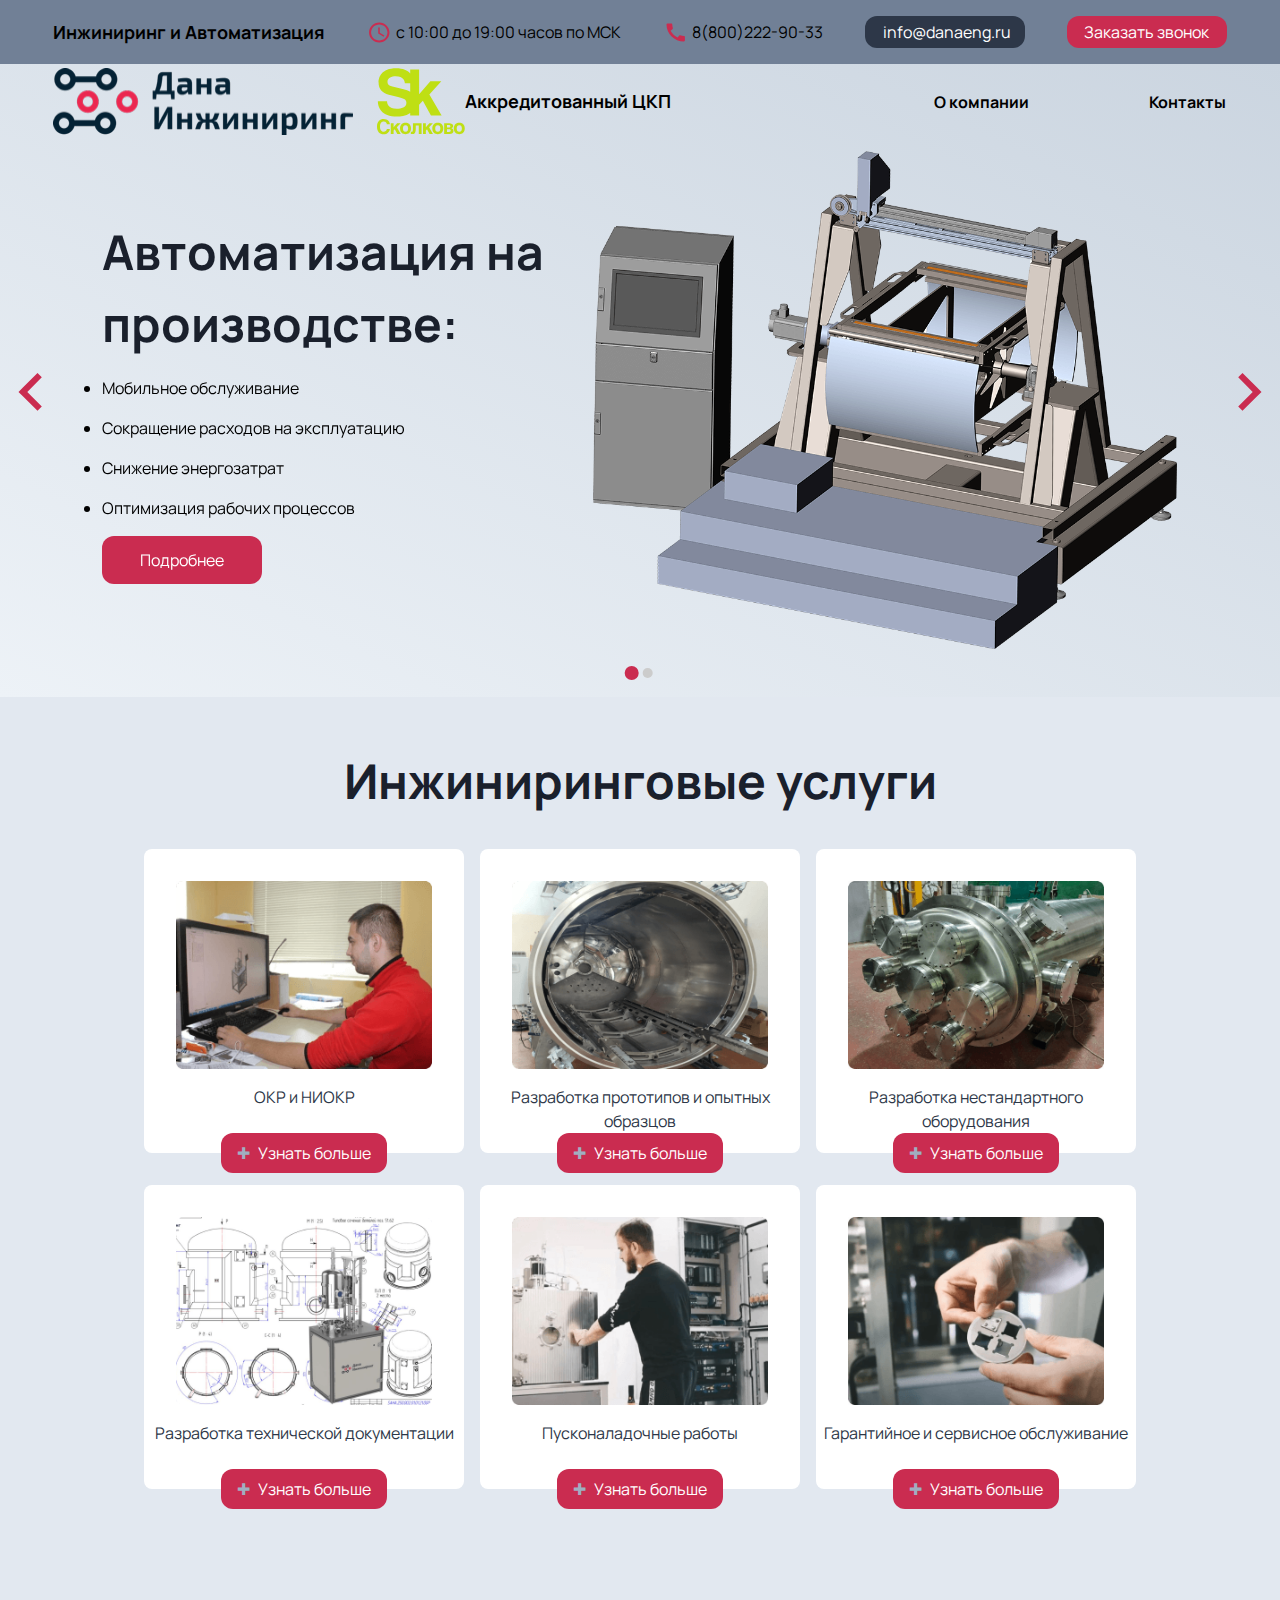
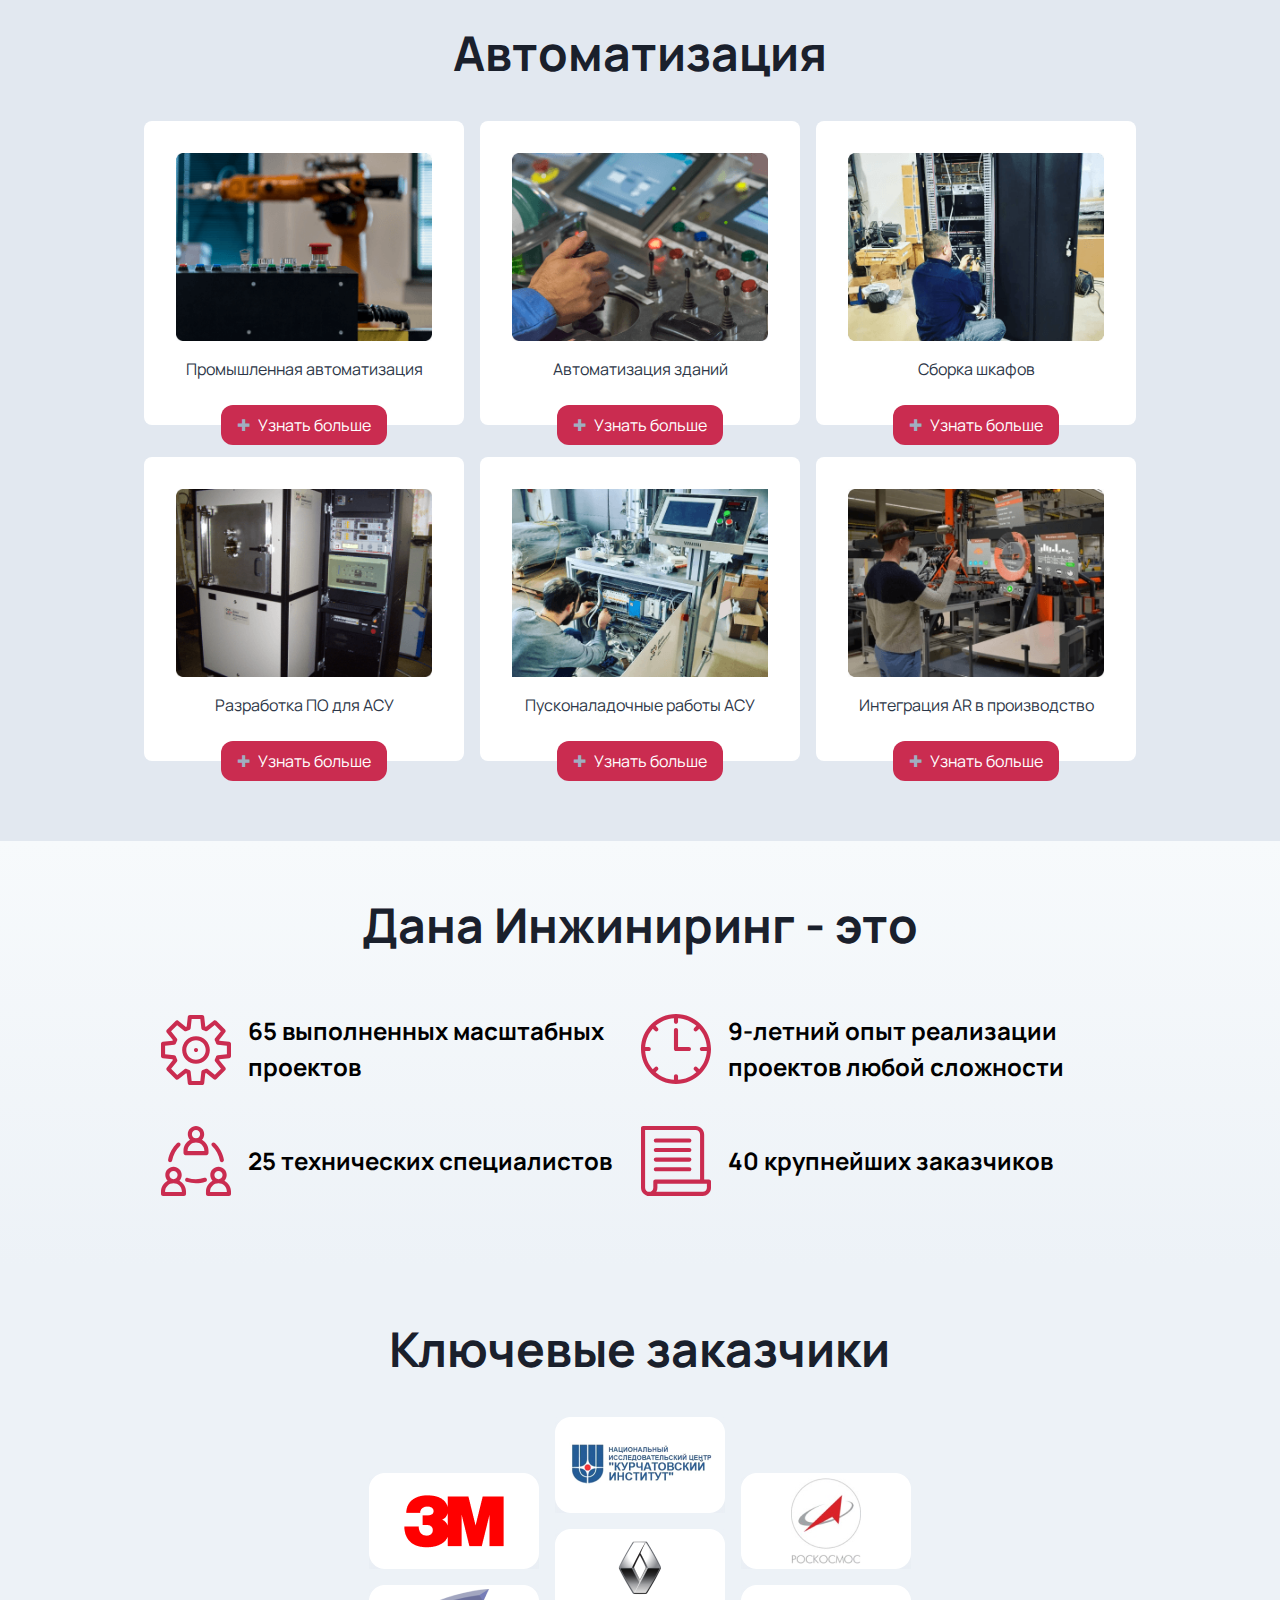
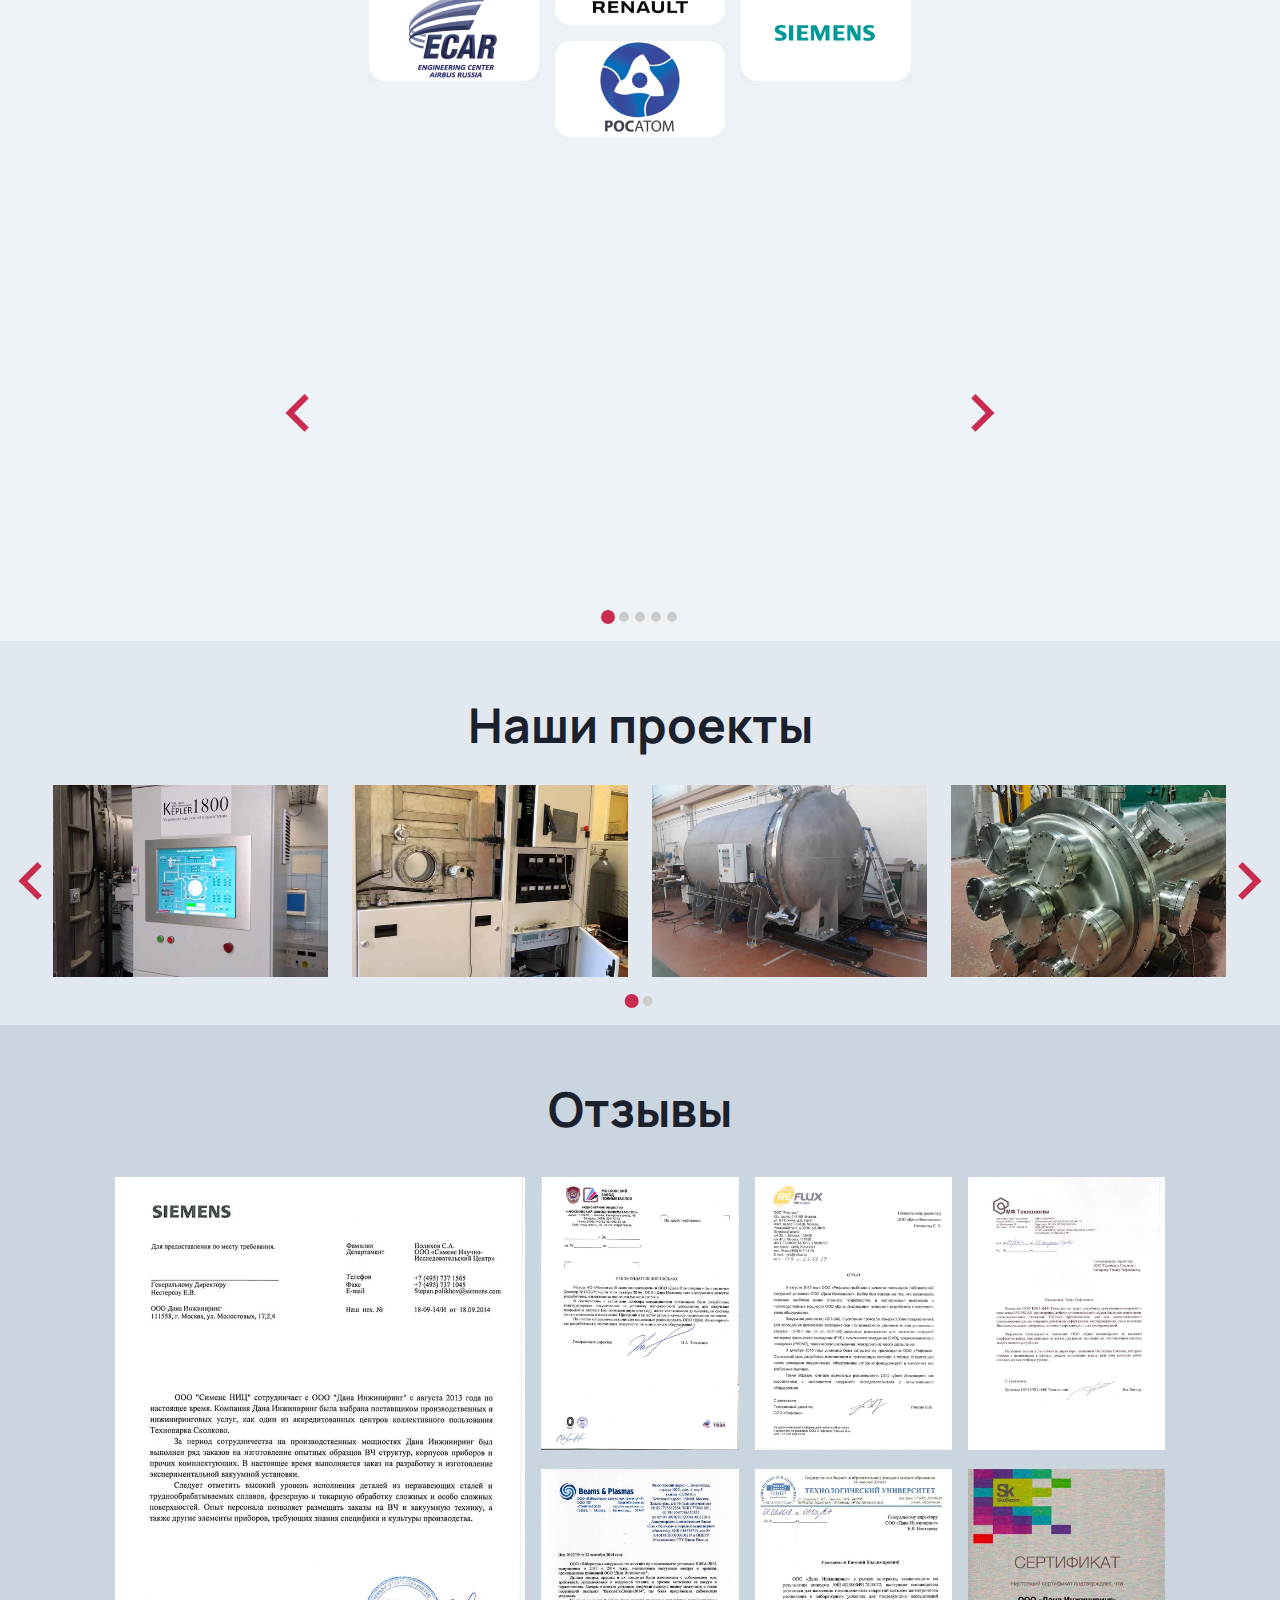
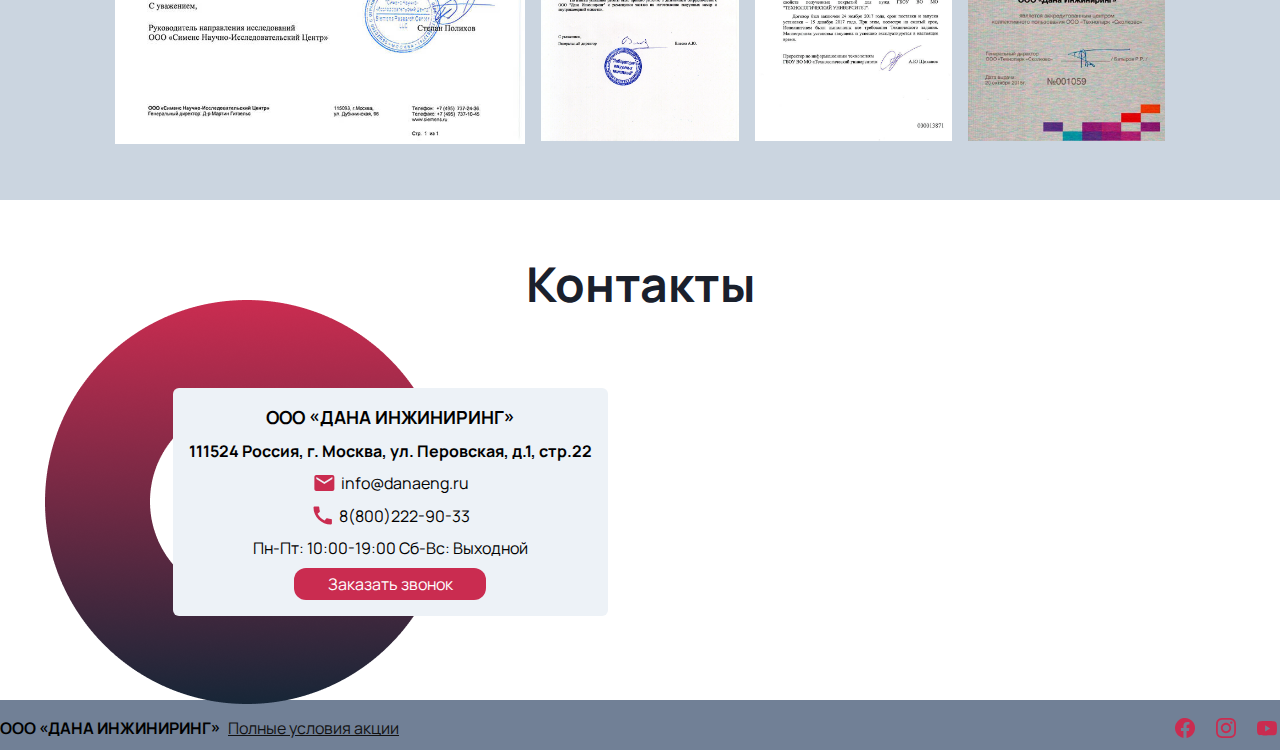
==== commit 90b3e53d: "Updates" ====
--- a/index.html
+++ b/index.html
@@ -1 +1,16 @@
-<!doctype html><html lang="ru"><head><meta charset="UTF-8"/><meta http-equiv="X-UA-Compatible" content="IE=edge"/><meta name="viewport" content="width=device-width,initial-scale=1"/><meta name="description" content="Описание"><meta name="keywords" content="Ключевики"><meta name="image" content=""><meta property="og:type" content="website"><meta property="og:title" content="Дана Инжиниринг"><meta property="og:description" content="Инжиниринг и Автоматизация"><meta property="og:image" content="images/74277fcdfdfe379d3984.png"><meta property="og:url" content="https://example.com"><link rel="canonical" href="https://example.com"><link rel="apple-touch-icon" sizes="180x180" href="images/dfc43853e646cbee255f.png"><link rel="icon" type="image/png" sizes="32x32" href="images/2c616395b20fa8eacdee.png"><link rel="icon" type="image/png" sizes="16x16" href="images/73b46e3fad0cef4b9124.png"><link rel="mask-icon" href="images/2966824fdad84221dab8.svg" color="#5bbad5"><meta name="msapplication-TileColor" content="#00aba9"><meta name="theme-color" content="#ffffff"><meta name="apple-mobile-web-app-title" content="Название"><meta name="apple-mobile-web-app-capable" content="yes"><meta name="format-detection" content="telephone=no"><meta name="format-detection" content="address=no"><link rel="preconnect" href="https://fonts.gstatic.com"><link href="https://fonts.googleapis.com/css2?family=Manrope:wght@400;500;600;700&display=swap" rel="stylesheet"><title>Инжиниринг и автоматизация</title><script defer="defer" src="js/runtime~commons.b30479f1495d9ace667a.js"></script><script defer="defer" src="js/styles.05d158dda6ac2bddd7c6.js"></script><script defer="defer" src="js/commons.3d985094a13ccdbf6adf.js"></script><script defer="defer" src="js/runtime~main.9f302451051cce372ce2.js"></script><script defer="defer" src="js/jquery-validation.f92ae0fbf6ebaa4fd55c.js"></script><script defer="defer" src="js/%40splidejs.c9136f0f6b0ff34621bf.js"></script><script defer="defer" src="js/jquery.c46a91979a6f2363bbe6.js"></script><script defer="defer" src="js/inputmask.ca1bc81b205cc500cdbe.js"></script><script defer="defer" src="js/main.ab8b2b801e2a26e593cc.js"></script><link href="css/styles.css" rel="stylesheet"></head><body class="font-manrope"><header class="bg-gray-600 py-2 lg:py-4"><div class="container mx-auto w-11/12 flex items-center justify-between"><p class="text-lg font-bold hidden lg:block lg:flex-grow-1">Инжиниринг и Автоматизация</p><div class="space-y-2 md:flex md:space-y-0 md:flex-grow-2"><div class="flex items-center space-x-1 md:flex-grow-1"><svg width="25" height="25" viewBox="0 0 25 25" fill="none" xmlns="http://www.w3.org/2000/svg"><path d="M12.2499 2.5C6.61022 2.5 2.04333 6.98 2.04333 12.5C2.04333 18.02 6.61022 22.5 12.2499 22.5C17.8997 22.5 22.4768 18.02 22.4768 12.5C22.4768 6.98 17.8997 2.5 12.2499 2.5ZM12.2601 20.5C7.74427 20.5 4.08668 16.92 4.08668 12.5C4.08668 8.08 7.74427 4.5 12.2601 4.5C16.7759 4.5 20.4335 8.08 20.4335 12.5C20.4335 16.92 16.7759 20.5 12.2601 20.5Z" fill="#CA2C50"/><path d="M12.7709 7.5H11.2384V13.5L16.6022 16.65L17.3684 15.42L12.7709 12.75V7.5Z" fill="#CA2C50"/></svg><p class="text-xs sm:text-base">с 10:00 до 19:00 часов по МСК</p></div><div class="flex items-center space-x-1 md:flex-grow-1"><svg width="25" height="25" viewBox="0 0 25 25" fill="none" xmlns="http://www.w3.org/2000/svg"><path d="M20.8867 15.88C19.6301 15.88 18.4143 15.68 17.2802 15.32C16.9227 15.2 16.5242 15.29 16.2483 15.56L14.6443 17.53C11.753 16.18 9.04555 13.63 7.60499 10.7L9.59725 9.04C9.8731 8.76 9.95484 8.37 9.84245 8.02C9.46443 6.91 9.27032 5.72 9.27032 4.49C9.27032 3.95 8.81056 3.5 8.25886 3.5H4.72387C4.17216 3.5 3.50808 3.74 3.50808 4.49C3.50808 13.78 11.4056 21.5 20.8867 21.5C21.6121 21.5 21.8982 20.87 21.8982 20.32V16.87C21.8982 16.33 21.4384 15.88 20.8867 15.88Z" fill="#CA2C50"/></svg> <a href="tel:88002229033" class="text-xs sm:text-base">8(800)222-90-33</a></div></div><div class="space-y-2 sm:flex sm:justify-between sm:space-y-0 sm:space-x-2 md:space-x-0 md:flex-grow-1"><a class="btn w-32 sm:w-40 h-8 px-4 space-x-1 bg-gray-800 cursor-pointer" href="mailto:info@danaeng.ru"><svg width="25" height="24" viewBox="0 0 25 24" fill="none" xmlns="http://www.w3.org/2000/svg"><path d="M20.369 4H4.36897C3.26897 4 2.37897 4.9 2.37897 6L2.36897 18C2.36897 19.1 3.26897 20 4.36897 20H20.369C21.469 20 22.369 19.1 22.369 18V6C22.369 4.9 21.469 4 20.369 4ZM20.369 8L12.369 13L4.36897 8V6L12.369 11L20.369 6V8Z" fill="#CA2C50"/></svg><p class="text-xs sm:text-base lg:hover:opacity-75 text-white">info@danaeng.ru</p></a><button data-fancybox="modal" data-src="#modal" class="button btn w-32 sm:w-40 h-8 px-4 space-x-1 bg-pinkLight-light"><p class="text-xs sm:text-base lg:hover:opacity-75 text-white">Заказать звонок</p></button></div></div></header><section class="bg-gradient-to-tr from-gray-200 to-gray-400 pb-12"><div class="container mx-auto w-11/12 pt-1"><nav class="flex items-center flex-wrap justify-between relative sm:flex-no-wrap"><img class="w-48 sm:w-max" src="images/74277fcdfdfe379d3984.png" alt="logo"/><div class="flex items-center order-last sm:order-none"><img class="h-10 sm:h-max" src="images/c892fe94aee7f2da0a8b.svg" alt="Logo_of_the_Skolkovo_Foundation"><p class="text-xs font-bold sm:text-base lg:text-lg">Аккредитованный ЦКП</p></div><button id="menu-btn" type="button" class="lg:hidden bg-white z-20 rounded-md p-2 inline-flex items-center justify-center text-gray-400 hover:text-gray-500 hover:bg-gray-100 focus:outline-none focus:ring-2 focus:ring-inset focus:ring-indigo-500"><svg class="h-6 w-6" xmlns="http://www.w3.org/2000/svg" fill="none" viewBox="0 0 24 24" stroke="currentColor" aria-hidden="true"><path stroke-linecap="round" stroke-linejoin="round" stroke-width="2" d="M4 6h16M4 12h16M4 18h16"/></svg></button><ul id="menu" class="absolute hidden top-full right-0 rounded-lg bg-white z-10 border lg:flex lg:static lg:justify-between lg:border-transparent lg:bg-transparent lg:w-1/4"><li class="p-4 md:p-0 lg:hover:text-pinkLight-500"><a class="font-bold pb-3" href="#about">О компании</a></li><li class="p-4 md:p-0 lg:hover:text-pinkLight-500"><a class="font-bold pb-3" href="#contact">Контакты</a></li></ul></nav></div><div class="container mx-auto"><div class="relative"><div class="w-11/12 mx-auto"><div class="splide slider-first"><div class="splide__track"><ul class="splide__list"><li class="splide__slide"><div class="flex mx-auto mt-4 w-11/12"><div class="flex flex-col justify-center"><h1 class="title text-3xl sm:text-4xl lg:text-5xl lg:text-left">Автоматизация на производстве:</h1><ul class="sm:list-disc"><li class="my-4 text-base">Мобильное обслуживание</li><li class="my-4 text-base">Сокращение расходов на эксплуатацию</li><li class="my-4 text-base">Снижение энергозатрат</li><li class="my-4 text-base">Оптимизация рабочих процессов</li></ul><a href="#automation" class="btn w-32 h-10 bg-pinkLight-light text-white md:w-40 md:h-12">Подробнее</a></div><div class="flex items-center"><img class="hidden lg:block items-start" src="images/433c39b2b914df22d39d.png" alt="automation"></div></div></li><li class="splide__slide"><div class="flex mx-auto mt-4 w-11/12"><div class="flex flex-col justify-center"><h1 class="title text-3xl sm:text-4xl lg:text-5xl lg:text-left">Инжиниринговые услуги:</h1><ul class="sm:list-disc"><li class="my-4 text-base">Комплексный подход к реализации проекта</li><li class="my-4 text-base">Прозрачность всех этапов</li><li class="my-4 text-base">Технически выверенные и экономически обоснованные решения</li></ul><a href="#engineering" class="btn w-32 h-10 bg-pinkLight-light text-white md:w-40 md:h-12">Подробнее</a></div><div class="flex items-center"><img class="hidden lg:block items-start" src="images/2f6bbb313bbfe4bbe7e2.png" alt="SP.7"></div></div></li></ul></div></div></div></div></div></section><section id="engineering" class="py-6 sm:py-8 md:py-10 lg:py-12 bg-gray-300"><div class="container mx-auto"><h1 class="title text-3xl sm:text-4xl lg:text-5xl text-center">Инжиниринговые услуги</h1><div class="flex flex-wrap max-w-screen-lg xl:mx-auto justify-center mt-8"><div class="px-2 pb-8"><div class="flex flex-col relative items-center bg-white w-80 h-76 rounded-lg"><img class="mt-8 mx-8 w-64" src="images/44a332d734e00c66a836.png" alt="microscope"><p class="text-gray-800 text-center mt-4">ОКР и НИОКР</p><button data-okr data-src="#okr" class="btn absolute -bottom-5 w-44 h-10 bg-pinkLight-light text-white"><span class="text-gray-500 mr-2">&#10010;</span> Узнать больше</button></div></div><div class="px-2 pb-8"><div class="flex flex-col relative items-center bg-white w-80 h-76 rounded-lg"><img class="mt-8 mx-8 w-64" src="images/bc92e7494054b169a4b0.png" 4alt="microscope"><p class="text-gray-800 text-center mt-4">Разработка прототипов и опытных образцов</p><button data-prototype class="btn absolute -bottom-5 w-44 h-10 bg-pinkLight-light text-white"><span class="text-gray-500 mr-2">&#10010;</span> Узнать больше</button></div></div><div class="px-2 pb-8"><div class="flex flex-col relative items-center bg-white w-80 h-76 rounded-lg"><img class="mt-8 mx-8 w-64" src="images/b49ad403782c7b01bc2b.png" 4alt="microscope"><p class="text-gray-800 text-center mt-4">Разработка нестандартного оборудования</p><button data-nonstandard class="btn absolute -bottom-5 w-44 h-10 bg-pinkLight-light text-white"><span class="text-gray-500 mr-2">&#10010;</span> Узнать больше</button></div></div><div class="px-2 pb-8"><div class="flex flex-col relative items-center bg-white w-80 h-76 rounded-lg"><img class="mt-8 mx-8 w-64" src="images/dcd455881270ddd6c4b4.png" 4alt="microscope"><p class="text-gray-800 text-center mt-4">Разработка технической документации</p><button data-technical data-src="#technical" class="btn absolute -bottom-5 w-44 h-10 bg-pinkLight-light text-white"><span class="text-gray-500 mr-2">&#10010;</span> Узнать больше</button></div></div><div class="px-2 pb-8"><div class="flex flex-col relative items-center bg-white w-80 h-76 rounded-lg"><img class="mt-8 mx-8 w-64" src="images/0c80b53a88697d50e871.png" 4alt="microscope"><p class="text-gray-800 text-center mt-4">Пусконаладочные работы</p><button data-commissioning class="btn absolute -bottom-5 w-44 h-10 bg-pinkLight-light text-white"><span class="text-gray-500 mr-2">&#10010;</span> Узнать больше</button></div></div><div class="px-2 pb-8"><div class="flex flex-col relative items-center bg-white w-80 h-76 rounded-lg"><img class="mt-8 mx-8 w-64" src="images/63303c36796621fbd7f0.png" 4alt="microscope"><p class="text-gray-800 text-center mt-4">Гарантийное и сервисное обслуживание</p><button data-guarantee class="btn absolute -bottom-5 w-44 h-10 bg-pinkLight-light text-white"><span class="text-gray-500 mr-2">&#10010;</span> Узнать больше</button></div></div></div></div></section><section id="automation" class="py-6 sm:py-8 md:py-10 lg:py-12 bg-gray-300"><div class="container mx-auto"><h1 class="title text-3xl sm:text-4xl lg:text-5xl text-center">Автоматизация</h1><div class="flex flex-wrap max-w-screen-lg xl:mx-auto justify-center mt-8"><div class="flex px-2 pb-8"><div class="flex flex-col relative items-center bg-white w-80 h-76 rounded-lg"><img class="mt-8 mx-8 w-64" src="images/db993338d4e6feb698f8.png" alt="microscope"><p class="text-gray-800 text-center mt-4">Промышленная автоматизация</p><button data-industrial class="btn absolute -bottom-5 w-44 h-10 bg-pinkLight-light text-white"><span class="text-gray-500 mr-2">&#10010;</span> Узнать больше</button></div></div><div class="flex px-2 pb-8"><div class="flex flex-col relative items-center bg-white w-80 h-76 rounded-lg"><img class="mt-8 mx-8 w-64" src="images/6bbfdd41f98046ccc4f9.png" alt="microscope"><p class="text-gray-800 text-center mt-4">Автоматизация зданий</p><button data-building class="btn absolute -bottom-5 w-44 h-10 bg-pinkLight-light text-white"><span class="text-gray-500 mr-2">&#10010;</span> Узнать больше</button></div></div><div class="flex px-2 pb-8"><div class="flex flex-col relative items-center bg-white w-80 h-76 rounded-lg"><img class="mt-8 mx-8 w-64" src="images/040472b0a7c67ee1643f.png" alt="microscope"><p class="text-gray-800 text-center mt-4">Сборка шкафов</p><button data-cupboard class="btn absolute -bottom-5 w-44 h-10 bg-pinkLight-light text-white"><span class="text-gray-500 mr-2">&#10010;</span> Узнать больше</button></div></div><div class="flex px-2 pb-8"><div class="flex flex-col relative items-center bg-white w-80 h-76 rounded-lg"><img class="mt-8 mx-8 w-64" src="images/d1a35d152bdb971bf547.png" alt="microscope"><p class="text-gray-800 text-center mt-4">Разработка ПО для АСУ</p><button data-software class="btn absolute -bottom-5 w-44 h-10 bg-pinkLight-light text-white"><span class="text-gray-500 mr-2">&#10010;</span> Узнать больше</button></div></div><div class="flex px-2 pb-8"><div class="flex flex-col relative items-center bg-white w-80 h-76 rounded-lg"><img class="mt-8 mx-8 w-64" src="images/42d90483b69ab3ab5dd0.png" alt="microscope"><p class="text-gray-800 text-center mt-4">Пусконаладочные работы АСУ</p><button data-asu class="btn absolute -bottom-5 w-44 h-10 bg-pinkLight-light text-white"><span class="text-gray-500 mr-2">&#10010;</span> Узнать больше</button></div></div><div class="flex px-2 pb-8"><div class="flex flex-col relative items-center bg-white w-80 h-76 rounded-lg"><img class="mt-8 mx-8 w-64" src="images/774e0be35d2c9b618301.png" alt="microscope"><p class="text-gray-800 text-center mt-4">Интеграция AR в производство</p><button data-ar class="btn absolute -bottom-5 w-44 h-10 bg-pinkLight-light text-white"><span class="text-gray-500 mr-2">&#10010;</span> Узнать больше</button></div></div></div></div></section><section id="about" class="py-6 sm:py-8 md:py-10 lg:py-12 bg-gradient-to-b from-gray-100 to-gray-200"><div class="container mx-auto w-11/12 md:justify-around lg:w-9/12"><p class="title text-3xl sm:text-4xl lg:text-5xl">Дана Инжиниринг - это</p><div class="flex flex-wrap lg:mt-8 lg:justify-around"><div class="flex sm:w-1/2 my-5 items-center space-x-4"><img class="w-16 md:w-max" src="images/c16acf365f2bf15d27ee.svg" alt=""><p class="font-bold text-base md:text-2xl">65 выполненных масштабных проектов</p></div><div class="flex sm:w-1/2 my-5 items-center space-x-4"><img class="w-16 md:w-max" src="images/fc7dab513086b8be9634.svg" alt=""><p class="font-bold text-base md:text-2xl">9-летний опыт реализации проектов любой сложности</p></div><div class="flex sm:w-1/2 my-5 items-center space-x-4"><img class="w-16 md:w-max" src="images/53f86cef00ecb366207a.svg" alt=""><p class="font-bold text-base md:text-2xl">25 технических специалистов</p></div><div class="flex sm:w-1/2 my-5 items-center space-x-4"><img class="w-16 md:w-max" src="images/d5e877f84ef0d6635399.svg" alt=""><p class="font-bold text-base md:text-2xl">40 крупнейших заказчиков</p></div></div></div></section><section class="py-6 sm:py-8 md:py-10 lg:py-12 bg-gray-200"><div class="container mx-auto w-11/12"><h1 class="title text-3xl sm:text-4xl lg:text-5xl text-center">Ключевые заказчики</h1><div class="flex items-center justify-center mt-8 space-x-4"><div class="space-y-4"><img src="images/485a1e3e6a2a6cc4da6a.png" alt="3M"> <img src="images/1ecb2df488501424e17f.png" alt="Ecar"></div><div class="space-y-4"><img src="images/c3c84f8d84bafd0f51ae.png" alt="Kurchatov"> <img src="images/c63d04c97c22522385aa.png" alt="Renault"> <img src="images/5c98f10da6774e6a3940.png" alt="Rosatom"></div><div class="space-y-4"><img src="images/153442df727298d5f712.png" alt="Roskosmos"> <img src="images/04d900f28223c6bc8053.png" alt="Siemens"></div></div></div></section><section class="py-10 lg:py-12 bg-gray-200"><div class="container mx-auto"><div class="relative"><div class="w-11/12 mx-auto"><div class="splide splide-video mx-auto"><div class="splide__track"><ul class="splide__list"><li class="splide__slide" data-splide-youtube="https://www.youtube.com/watch?v=yF5I6CR7Wgg"><img src="https://i.ytimg.com/vi/yF5I6CR7Wgg/maxresdefault.jpg"></li><li class="splide__slide" data-splide-youtube="https://www.youtube.com/watch?v=Jkzds8dCxdc"><img src="https://i.ytimg.com/vi/Jkzds8dCxdc/maxresdefault.jpg"></li><li class="splide__slide" data-splide-youtube="https://www.youtube.com/watch?v=XZ13o9wcvvg"><img src="https://i.ytimg.com/vi/XZ13o9wcvvg/maxresdefault.jpg"></li><li class="splide__slide" data-splide-youtube="https://www.youtube.com/watch?v=MYtIfRMf-84"><img src="https://i.ytimg.com/vi/MYtIfRMf-84/maxresdefault.jpg"></li><li class="splide__slide" data-splide-youtube="https://www.youtube.com/watch?v=uyGoDuOEUpQ"><img src="https://i.ytimg.com/vi/uyGoDuOEUpQ/maxresdefault.jpg"></li></ul></div></div></div></div></div></section><section class="py-10 lg:py-12 bg-gray-300"><div class="container mx-auto"><h1 class="title text-3xl sm:text-4xl lg:text-5xl text-center">Наши проекты</h1><div class="relative"><div class="w-11/12 container mt-6 mx-auto"><div class="splide splide-image"><div class="splide__track"><ul class="splide__list"><li class="splide__slide"><a class="block" data-fancybox="project" href="images/72a11211e0a000b55fd5.jpg"><img class="h-48 w-full object-cover" src="images/72a11211e0a000b55fd5.jpg" alt=""></a></li><li class="splide__slide"><a class="block" data-fancybox="project" href="images/aedd53e47f8b5c05df2a.jpg"><img class="h-48 w-full object-cover" src="images/aedd53e47f8b5c05df2a.jpg" alt=""></a></li><li class="splide__slide"><a class="block" data-fancybox="project" href="images/3c1df457f893501de52e.jpg"><img class="h-48 w-full object-cover" src="images/3c1df457f893501de52e.jpg" alt=""></a></li><li class="splide__slide"><a class="block" data-fancybox="project" href="images/711db76472874e89faf2.jpg"><img class="h-48 w-full object-cover" src="images/711db76472874e89faf2.jpg" alt=""></a></li><li class="splide__slide"><a class="block" data-fancybox="project" href="images/658e9b3b0c699b7a0aa6.jpg"><img class="h-48 w-full object-cover" src="images/658e9b3b0c699b7a0aa6.jpg" alt=""></a></li><li class="splide__slide"><a class="block" data-fancybox="project" href="images/bc26a7e42e011202aef4.jpg"><img class="h-48 w-full object-cover" src="images/bc26a7e42e011202aef4.jpg" alt=""></a></li></ul></div></div></div></div></div></section><section class="py-6 sm:py-8 md:py-10 lg:py-12 bg-gray-400"><div class="container mx-auto"><h1 class="title text-3xl sm:text-4xl lg:text-5xl text-center">Отзывы</h1><div class="flex flex-wrap justify-center mt-6"><a data-fancybox="review" class="w-1/3 p-1 md:p-2" href="images/880f0470a78473e35357.jpg"><img src="images/880f0470a78473e35357.jpg" alt=""></a><div class="flex flex-wrap w-1/2"><a data-fancybox="review" class="w-1/3 p-1 md:p-2" href="images/447253b0e736bf8054f8.jpg"><img class="object-contain" src="images/447253b0e736bf8054f8.jpg" alt=""> </a><a data-fancybox="review" class="w-1/3 p-1 md:p-2" href="images/e0ca7154543776e99aeb.jpg"><img class="object-contain" src="images/e0ca7154543776e99aeb.jpg" alt=""> </a><a data-fancybox="review" class="w-1/3 p-1 md:p-2" href="images/0e8c5762ff717612cbdd.jpg"><img class="object-contain" src="images/0e8c5762ff717612cbdd.jpg" alt=""> </a><a data-fancybox="review" class="w-1/3 p-1 md:p-2" href="images/78b9c1ac671da2d10676.jpg"><img class="object-contain" src="images/78b9c1ac671da2d10676.jpg" alt=""> </a><a data-fancybox="review" class="w-1/3 p-1 md:p-2" href="images/db12fcee708b15cd62ae.jpg"><img class="object-contain" src="images/db12fcee708b15cd62ae.jpg" alt=""> </a><a data-fancybox="review" class="w-1/3 p-1 md:p-2" href="images/90a17c1965df16e1df01.jpg"><img class="object-contain" src="images/90a17c1965df16e1df01.jpg" alt=""></a></div></div></div></section><section id="contact" class="py-6 sm:py-8 md:py-10 lg:py-12"><div class="container mx-auto flex flex-col"><h1 class="title text-3xl sm:text-4xl lg:text-5xl text-center z-10">Контакты</h1><div class="flex flex-wrap items-center justify-center mt-8 z-0"><div class="flex relative h-max p-8"><img class="absolute -left-24 -top-14" src="images/8ad805fbc46322161ee9.png" alt="Exclude"><div class="flex flex-col items-center z-10 p-4 space-y-2 rounded-md bg-gray-200"><h2 class="text-center text-lg font-bold">ООО «ДАНА ИНЖИНИРИНГ»</h2><p class="text-center text-base font-bold">111524 Россия, г. Москва, ул. Перовская, д.1, стр.22</p><div class="flex items-center space-x-1"><svg width="25" height="24" viewBox="0 0 25 24" fill="none" xmlns="http://www.w3.org/2000/svg"><path d="M20.369 4H4.36897C3.26897 4 2.37897 4.9 2.37897 6L2.36897 18C2.36897 19.1 3.26897 20 4.36897 20H20.369C21.469 20 22.369 19.1 22.369 18V6C22.369 4.9 21.469 4 20.369 4ZM20.369 8L12.369 13L4.36897 8V6L12.369 11L20.369 6V8Z" fill="#CA2C50"/></svg><p class="text-base">info@danaeng.ru</p></div><div class="flex items-center space-x-1"><svg width="25" height="25" viewBox="0 0 25 25" fill="none" xmlns="http://www.w3.org/2000/svg"><path d="M20.8867 15.88C19.6301 15.88 18.4143 15.68 17.2802 15.32C16.9227 15.2 16.5242 15.29 16.2483 15.56L14.6443 17.53C11.753 16.18 9.04555 13.63 7.60499 10.7L9.59725 9.04C9.8731 8.76 9.95484 8.37 9.84245 8.02C9.46443 6.91 9.27032 5.72 9.27032 4.49C9.27032 3.95 8.81056 3.5 8.25886 3.5H4.72387C4.17216 3.5 3.50808 3.74 3.50808 4.49C3.50808 13.78 11.4056 21.5 20.8867 21.5C21.6121 21.5 21.8982 20.87 21.8982 20.32V16.87C21.8982 16.33 21.4384 15.88 20.8867 15.88Z" fill="#CA2C50"/></svg><p class="text-base">8(800)222-90-33</p></div><p class="text-center text-base">Пн-Пт: 10:00-19:00 Сб-Вс: Выходной</p><button data-fancybox="modal-2" data-src="#modal" class="button btn w-48 h-8 px-4 space-x-1 bg-pinkLight-light"><p class="text-base text-white">Заказать звонок</p></button></div></div><iframe class="z-10" src="https://yandex.ru/map-widget/v1/?um=constructor%3Ad4688eec5e84311e57ad00fe363fe590b6adca9c470aa3243f0dd0891c29ed50&amp;source=constructor" width="500" height="300" frameborder="0"></iframe></div></div></section><footer class="py-4 bg-gray-600"><div class="container mx-auto flex items-center justify-between"><div class="sm:flex sm:space-x-4"><p class="font-bold">ООО «ДАНА ИНЖИНИРИНГ»</p><a class="underline">Полные условия акции</a></div><div class="flex space-x-4"><a href="https://www.facebook.com/danaengr" target="_blank"><img src="images/584d302fdd204902ffac.svg" alt="Facebook"> </a><a href="https://www.instagram.com/danaeng.ru" target="_blank"><img src="images/b13b7b0f9c8003c86c7c.svg" alt="Instagram"> </a><a href="https://www.youtube.com/channel/UCfoNqZbQwQZt2TpE7EeanzA" target="_blank"><img src="images/0c217099a9dfc0f01824.svg" alt="Youtube"></a></div></div></footer><div id="modal" class="hidden"><div class="flex justify-center items-center"><form id="form" role="form" class="flex flex-col p-4 space-y-2 w-72"><div><input placeholder="Введите имя" name="name" class="input"></div><div><input placeholder="Введите номер телефона" name="phone" class="input"></div><div><input type="email" placeholder="Ваш E-mail" name="email" class="input"></div><div><textarea type="textarea" name="textarea" placeholder="Напишите комментарий" id="textarea" cols="10" rows="3" class="input"></textarea></div><div class="flex space-x-2"><input id="checkbox" type="checkbox" checked="checked" name="checkbox" class="checkbox focus:outline-none"><p class="text-gray-600 text-xs">Нажимая на кнопку "Закать звонок", я даю <a>согласие</a> на обработку персональных данных</p></div><button id="submit-btn" type="submit" class="btn bg-pinkLight-light py-2 text-white text-lg">Заказать звонок</button></form></div></div><button id="scroll" class="fixed z-10 w-12 bottom-12 right-0" style="display: none;"><img src="images/5d6c261adb021bbc01b5.svg" alt="arrow"></button></body></html>+<!doctype html><html lang="ru"><head><meta charset="UTF-8"/><meta http-equiv="X-UA-Compatible" content="IE=edge"/><meta name="viewport" content="width=device-width,initial-scale=1"/><meta name="description" content="Описание"><meta name="keywords" content="Ключевики"><meta name="image" content=""><meta property="og:type" content="website"><meta property="og:title" content="Дана Инжиниринг"><meta property="og:description" content="Инжиниринг и Автоматизация"><meta property="og:image" content="images/74277fcdfdfe379d3984.png"><meta property="og:url" content="https://example.com"><link rel="canonical" href="https://example.com"><link rel="apple-touch-icon" sizes="180x180" href="images/dfc43853e646cbee255f.png"><link rel="icon" type="image/png" sizes="32x32" href="images/2c616395b20fa8eacdee.png"><link rel="icon" type="image/png" sizes="16x16" href="images/73b46e3fad0cef4b9124.png"><link rel="mask-icon" href="images/2966824fdad84221dab8.svg" color="#5bbad5"><meta name="msapplication-TileColor" content="#00aba9"><meta name="theme-color" content="#ffffff"><meta name="apple-mobile-web-app-title" content="Название"><meta name="apple-mobile-web-app-capable" content="yes"><meta name="format-detection" content="telephone=no"><meta name="format-detection" content="address=no"><link rel="preconnect" href="https://fonts.gstatic.com"><link href="https://fonts.googleapis.com/css2?family=Manrope:wght@400;500;600;700&display=swap" rel="stylesheet"><title>Инжиниринг и автоматизация</title><script defer="defer" src="js/runtime~commons.b30479f1495d9ace667a.js"></script><script defer="defer" src="js/commons.16d037f3c94efd6d4ec0.js"></script><script defer="defer" src="js/runtime~main.9f302451051cce372ce2.js"></script><script defer="defer" src="js/jquery.c46a91979a6f2363bbe6.js"></script><script defer="defer" src="js/inputmask.ca1bc81b205cc500cdbe.js"></script><script defer="defer" src="js/jquery-validation.f92ae0fbf6ebaa4fd55c.js"></script><script defer="defer" src="js/%40splidejs.c9136f0f6b0ff34621bf.js"></script><script defer="defer" src="js/640.f1e80f7042c389a8386d.js"></script><script defer="defer" src="js/main.1067066df906d5d5a686.js"></script><script defer="defer" src="js/runtime~scroll.3a8315360fa94ab02888.js"></script><script defer="defer" src="js/scroll.6aa1abb6d0c85d69d1a1.js"></script><script defer="defer" src="js/runtime~modal.ebed2c1fe4daa12d1d20.js"></script><script defer="defer" src="js/modal.6d2a342ba333f42adda2.js"></script><script defer="defer" src="js/runtime~validation.50dba3e2787d5f1136d4.js"></script><script defer="defer" src="js/validation.22170e8c5e1522802370.js"></script><link href="css/commons.css" rel="stylesheet"><link href="css/main.css" rel="stylesheet"><link href="css/modal.css" rel="stylesheet"></head><body class="font-manrope"><header class="bg-gray-600 py-2 z-50 lg:py-4"><div class="container mx-auto w-11/12 flex items-center justify-between"><p class="text-lg font-bold hidden lg:block lg:flex-grow-1">Инжиниринг и Автоматизация</p><div class="space-y-2 md:flex md:space-y-0 md:flex-grow-2"><div class="flex items-center space-x-1 md:flex-grow-1"><svg width="25" height="25" viewBox="0 0 25 25" fill="none" xmlns="http://www.w3.org/2000/svg"><path d="M12.2499 2.5C6.61022 2.5 2.04333 6.98 2.04333 12.5C2.04333 18.02 6.61022 22.5 12.2499 22.5C17.8997 22.5 22.4768 18.02 22.4768 12.5C22.4768 6.98 17.8997 2.5 12.2499 2.5ZM12.2601 20.5C7.74427 20.5 4.08668 16.92 4.08668 12.5C4.08668 8.08 7.74427 4.5 12.2601 4.5C16.7759 4.5 20.4335 8.08 20.4335 12.5C20.4335 16.92 16.7759 20.5 12.2601 20.5Z" fill="#CA2C50"/><path d="M12.7709 7.5H11.2384V13.5L16.6022 16.65L17.3684 15.42L12.7709 12.75V7.5Z" fill="#CA2C50"/></svg><p class="text-xs sm:text-base">с 10:00 до 19:00 часов по МСК</p></div><div class="flex items-center space-x-1 md:flex-grow-1"><svg width="25" height="25" viewBox="0 0 25 25" fill="none" xmlns="http://www.w3.org/2000/svg"><path d="M20.8867 15.88C19.6301 15.88 18.4143 15.68 17.2802 15.32C16.9227 15.2 16.5242 15.29 16.2483 15.56L14.6443 17.53C11.753 16.18 9.04555 13.63 7.60499 10.7L9.59725 9.04C9.8731 8.76 9.95484 8.37 9.84245 8.02C9.46443 6.91 9.27032 5.72 9.27032 4.49C9.27032 3.95 8.81056 3.5 8.25886 3.5H4.72387C4.17216 3.5 3.50808 3.74 3.50808 4.49C3.50808 13.78 11.4056 21.5 20.8867 21.5C21.6121 21.5 21.8982 20.87 21.8982 20.32V16.87C21.8982 16.33 21.4384 15.88 20.8867 15.88Z" fill="#CA2C50"/></svg> <a href="tel:88002229033" class="text-xs sm:text-base">8(800)222-90-33</a></div></div><div class="space-y-2 sm:flex sm:justify-between sm:space-y-0 sm:space-x-2 md:space-x-0 md:flex-grow-1"><a class="btn w-32 sm:w-40 h-8 px-4 space-x-1 bg-gray-800 cursor-pointer" href="mailto:info@danaeng.ru"><svg width="25" height="24" viewBox="0 0 25 24" fill="none" xmlns="http://www.w3.org/2000/svg"><path d="M20.369 4H4.36897C3.26897 4 2.37897 4.9 2.37897 6L2.36897 18C2.36897 19.1 3.26897 20 4.36897 20H20.369C21.469 20 22.369 19.1 22.369 18V6C22.369 4.9 21.469 4 20.369 4ZM20.369 8L12.369 13L4.36897 8V6L12.369 11L20.369 6V8Z" fill="#CA2C50"/></svg><p class="text-xs sm:text-base lg:hover:opacity-75 text-white">info@danaeng.ru</p></a><button data-fancybox="modal" data-src="#modal" class="button btn w-32 sm:w-40 h-8 px-4 space-x-1 bg-pinkLight-light"><p class="text-xs sm:text-base lg:hover:opacity-75 text-white">Заказать звонок</p></button></div></div></header><section class="bg-gradient-to-tr from-gray-200 to-gray-400 pb-12 main"><div class="container mx-auto w-11/12 pt-1 nav"><nav class="flex items-center flex-wrap justify-between relative sm:flex-no-wrap"><div class="sm:flex md:space-x-2 lg:space-x-6"><img class="w-48 sm:w-max" src="images/74277fcdfdfe379d3984.png" alt="logo"/><div class="flex items-center"><img class="h-10 sm:h-max" src="images/c892fe94aee7f2da0a8b.svg" alt="Logo_of_the_Skolkovo_Foundation"><p class="text-xs font-bold sm:text-base lg:text-lg">Аккредитованный ЦКП</p></div></div><button id="menu-btn" type="button" class="lg:hidden bg-white z-20 rounded-md p-2 inline-flex items-center justify-center text-gray-400 hover:text-gray-500 hover:bg-gray-100 focus:outline-none focus:ring-2 focus:ring-inset focus:ring-indigo-500"><svg class="h-6 w-6" xmlns="http://www.w3.org/2000/svg" fill="none" viewBox="0 0 24 24" stroke="currentColor" aria-hidden="true"><path stroke-linecap="round" stroke-linejoin="round" stroke-width="2" d="M4 6h16M4 12h16M4 18h16"/></svg></button><ul id="menu" class="absolute hidden top-full right-0 rounded-lg bg-white z-10 border lg:flex lg:static lg:justify-between lg:border-transparent lg:bg-transparent lg:w-1/4"><li class="p-4 md:p-0 lg:hover:text-pinkLight-500"><a class="font-bold pb-3" href="#about">О компании</a></li><li class="p-4 md:p-0 lg:hover:text-pinkLight-500"><a class="font-bold pb-3" href="#contact">Контакты</a></li></ul></nav></div><div class="container mx-auto"><div class="relative"><div class="w-11/12 mx-auto"><div class="splide slider-first"><div class="splide__track"><ul class="splide__list"><li class="splide__slide"><div class="flex mx-auto mt-4 w-11/12"><div class="flex flex-col justify-center"><h1 class="title text-3xl sm:text-4xl lg:text-5xl lg:text-left">Автоматизация на производстве:</h1><ul class="sm:list-disc"><li class="my-4 text-base">Мобильное обслуживание</li><li class="my-4 text-base">Сокращение расходов на эксплуатацию</li><li class="my-4 text-base">Снижение энергозатрат</li><li class="my-4 text-base">Оптимизация рабочих процессов</li></ul><a href="#automation" class="btn w-32 h-10 bg-pinkLight-light text-white md:w-40 md:h-12">Подробнее</a></div><div class="flex items-center"><img class="hidden lg:block items-start" src="images/433c39b2b914df22d39d.png" alt="automation"></div></div></li><li class="splide__slide"><div class="flex mx-auto mt-4 w-11/12"><div class="flex flex-col justify-center lg:pt-8"><h1 class="title text-3xl sm:text-4xl lg:text-5xl lg:text-left">Инжиниринговые услуги:</h1><ul class="sm:list-disc"><li class="my-4 text-base">Комплексный подход к реализации проекта</li><li class="my-4 text-base">Прозрачность всех этапов</li><li class="my-4 text-base">Технически выверенные и экономически обоснованные решения</li></ul><a href="#engineering" class="btn w-32 h-10 bg-pinkLight-light text-white md:w-40 md:h-12">Подробнее</a></div><div class="hidden lg:flex items-end"><img src="images/2f6bbb313bbfe4bbe7e2.png" alt="SP.7"></div></div></li></ul></div></div></div></div></div></section><section id="engineering" class="py-6 sm:py-8 md:py-10 lg:py-12 bg-gray-300"><div class="container mx-auto"><h1 class="title text-3xl sm:text-4xl lg:text-5xl text-center">Инжиниринговые услуги</h1><div class="flex flex-wrap max-w-screen-lg xl:mx-auto justify-center mt-8"><div class="px-2 pb-8"><div class="flex flex-col relative items-center bg-white w-80 h-76 rounded-lg"><img class="mt-8 mx-8 w-64" src="images/44a332d734e00c66a836.png" alt="microscope"><p class="text-gray-800 text-center mt-4">ОКР и НИОКР</p><button data-okr data-src="#okr" class="btn absolute -bottom-5 w-44 h-10 bg-pinkLight-light text-white"><span class="text-gray-500 mr-2">&#10010;</span> Узнать больше</button></div></div><div class="px-2 pb-8"><div class="flex flex-col relative items-center bg-white w-80 h-76 rounded-lg"><img class="mt-8 mx-8 w-64" src="images/bc92e7494054b169a4b0.png" 4alt="microscope"><p class="text-gray-800 text-center mt-4">Разработка прототипов и опытных образцов</p><button data-prototype class="btn absolute -bottom-5 w-44 h-10 bg-pinkLight-light text-white"><span class="text-gray-500 mr-2">&#10010;</span> Узнать больше</button></div></div><div class="px-2 pb-8"><div class="flex flex-col relative items-center bg-white w-80 h-76 rounded-lg"><img class="mt-8 mx-8 w-64" src="images/b49ad403782c7b01bc2b.png" 4alt="microscope"><p class="text-gray-800 text-center mt-4">Разработка нестандартного оборудования</p><button data-nonstandard class="btn absolute -bottom-5 w-44 h-10 bg-pinkLight-light text-white"><span class="text-gray-500 mr-2">&#10010;</span> Узнать больше</button></div></div><div class="px-2 pb-8"><div class="flex flex-col relative items-center bg-white w-80 h-76 rounded-lg"><img class="mt-8 mx-8 w-64" src="images/dcd455881270ddd6c4b4.png" 4alt="microscope"><p class="text-gray-800 text-center mt-4">Разработка технической документации</p><button data-technical data-src="#technical" class="btn absolute -bottom-5 w-44 h-10 bg-pinkLight-light text-white"><span class="text-gray-500 mr-2">&#10010;</span> Узнать больше</button></div></div><div class="px-2 pb-8"><div class="flex flex-col relative items-center bg-white w-80 h-76 rounded-lg"><img class="mt-8 mx-8 w-64" src="images/0c80b53a88697d50e871.png" 4alt="microscope"><p class="text-gray-800 text-center mt-4">Пусконаладочные работы</p><button data-commissioning class="btn absolute -bottom-5 w-44 h-10 bg-pinkLight-light text-white"><span class="text-gray-500 mr-2">&#10010;</span> Узнать больше</button></div></div><div class="px-2 pb-8"><div class="flex flex-col relative items-center bg-white w-80 h-76 rounded-lg"><img class="mt-8 mx-8 w-64" src="images/63303c36796621fbd7f0.png" 4alt="microscope"><p class="text-gray-800 text-center mt-4">Гарантийное и сервисное обслуживание</p><button data-guarantee class="btn absolute -bottom-5 w-44 h-10 bg-pinkLight-light text-white"><span class="text-gray-500 mr-2">&#10010;</span> Узнать больше</button></div></div></div></div></section><section id="automation" class="py-6 sm:py-8 md:py-10 lg:py-12 bg-gray-300"><div class="container mx-auto"><h1 class="title text-3xl sm:text-4xl lg:text-5xl text-center">Автоматизация</h1><div class="flex flex-wrap max-w-screen-lg xl:mx-auto justify-center mt-8"><div class="flex px-2 pb-8"><div class="flex flex-col relative items-center bg-white w-80 h-76 rounded-lg"><img class="mt-8 mx-8 w-64" src="images/db993338d4e6feb698f8.png" alt="microscope"><p class="text-gray-800 text-center mt-4">Промышленная автоматизация</p><button data-industrial class="btn absolute -bottom-5 w-44 h-10 bg-pinkLight-light text-white"><span class="text-gray-500 mr-2">&#10010;</span> Узнать больше</button></div></div><div class="flex px-2 pb-8"><div class="flex flex-col relative items-center bg-white w-80 h-76 rounded-lg"><img class="mt-8 mx-8 w-64" src="images/6bbfdd41f98046ccc4f9.png" alt="microscope"><p class="text-gray-800 text-center mt-4">Автоматизация зданий</p><button data-building class="btn absolute -bottom-5 w-44 h-10 bg-pinkLight-light text-white"><span class="text-gray-500 mr-2">&#10010;</span> Узнать больше</button></div></div><div class="flex px-2 pb-8"><div class="flex flex-col relative items-center bg-white w-80 h-76 rounded-lg"><img class="mt-8 mx-8 w-64" src="images/040472b0a7c67ee1643f.png" alt="microscope"><p class="text-gray-800 text-center mt-4">Сборка шкафов</p><button data-cupboard class="btn absolute -bottom-5 w-44 h-10 bg-pinkLight-light text-white"><span class="text-gray-500 mr-2">&#10010;</span> Узнать больше</button></div></div><div class="flex px-2 pb-8"><div class="flex flex-col relative items-center bg-white w-80 h-76 rounded-lg"><img class="mt-8 mx-8 w-64" src="images/d1a35d152bdb971bf547.png" alt="microscope"><p class="text-gray-800 text-center mt-4">Разработка ПО для АСУ</p><button class="btn absolute -bottom-5 w-44 h-10 bg-pinkLight-light text-white"><span class="text-gray-500 mr-2">&#10010;</span> <a href="./html/software.html">Узнать больше</a></button></div></div><div class="flex px-2 pb-8"><div class="flex flex-col relative items-center bg-white w-80 h-76 rounded-lg"><img class="mt-8 mx-8 w-64" src="images/42d90483b69ab3ab5dd0.png" alt="microscope"><p class="text-gray-800 text-center mt-4">Пусконаладочные работы АСУ</p><button data-asu class="btn absolute -bottom-5 w-44 h-10 bg-pinkLight-light text-white"><span class="text-gray-500 mr-2">&#10010;</span> Узнать больше</button></div></div><div class="flex px-2 pb-8"><div class="flex flex-col relative items-center bg-white w-80 h-76 rounded-lg"><img class="mt-8 mx-8 w-64" src="images/774e0be35d2c9b618301.png" alt="microscope"><p class="text-gray-800 text-center mt-4">Интеграция AR в производство</p><button data-ar class="btn absolute -bottom-5 w-44 h-10 bg-pinkLight-light text-white"><span class="text-gray-500 mr-2">&#10010;</span> Узнать больше</button></div></div></div></div></section><section id="about" class="py-6 sm:py-8 md:py-10 lg:py-12 bg-gradient-to-b from-gray-100 to-gray-200"><div class="container mx-auto w-11/12 md:justify-around lg:w-9/12"><p class="title text-3xl sm:text-4xl lg:text-5xl">Дана Инжиниринг - это</p><div class="flex flex-wrap lg:mt-8 lg:justify-around"><div class="flex sm:w-1/2 my-5 items-center space-x-4"><img class="w-16 md:w-max" src="images/c16acf365f2bf15d27ee.svg" alt=""><p class="font-bold text-base md:text-2xl">65 выполненных масштабных проектов</p></div><div class="flex sm:w-1/2 my-5 items-center space-x-4"><img class="w-16 md:w-max" src="images/fc7dab513086b8be9634.svg" alt=""><p class="font-bold text-base md:text-2xl">9-летний опыт реализации проектов любой сложности</p></div><div class="flex sm:w-1/2 my-5 items-center space-x-4"><img class="w-16 md:w-max" src="images/53f86cef00ecb366207a.svg" alt=""><p class="font-bold text-base md:text-2xl">25 технических специалистов</p></div><div class="flex sm:w-1/2 my-5 items-center space-x-4"><img class="w-16 md:w-max" src="images/d5e877f84ef0d6635399.svg" alt=""><p class="font-bold text-base md:text-2xl">40 крупнейших заказчиков</p></div></div></div></section><section class="py-6 sm:py-8 md:py-10 lg:py-12 bg-gray-200"><div class="container mx-auto w-11/12"><h1 class="title text-3xl sm:text-4xl lg:text-5xl text-center">Ключевые заказчики</h1><div class="flex items-center justify-center mt-8 space-x-4"><div class="space-y-4"><img src="images/485a1e3e6a2a6cc4da6a.png" alt="3M"> <img src="images/1ecb2df488501424e17f.png" alt="Ecar"></div><div class="space-y-4"><img src="images/c3c84f8d84bafd0f51ae.png" alt="Kurchatov"> <img src="images/c63d04c97c22522385aa.png" alt="Renault"> <img src="images/5c98f10da6774e6a3940.png" alt="Rosatom"></div><div class="space-y-4"><img src="images/153442df727298d5f712.png" alt="Roskosmos"> <img src="images/04d900f28223c6bc8053.png" alt="Siemens"></div></div></div></section><section class="py-10 lg:py-12 bg-gray-200"><div class="container mx-auto"><div class="relative"><div class="w-11/12 mx-auto"><div class="splide splide-video mx-auto"><div class="splide__track"><ul class="splide__list"><li class="splide__slide" data-splide-youtube="yF5I6CR7Wgg"><img src="https://i.ytimg.com/vi/yF5I6CR7Wgg/maxresdefault.jpg"></li><li class="splide__slide" data-splide-youtube="https://www.youtube.com/watch?v=Jkzds8dCxdc"><img src="https://i.ytimg.com/vi/Jkzds8dCxdc/maxresdefault.jpg"></li><li class="splide__slide" data-splide-youtube="https://www.youtube.com/watch?v=XZ13o9wcvvg"><img src="https://i.ytimg.com/vi/XZ13o9wcvvg/maxresdefault.jpg"></li><li class="splide__slide" data-splide-youtube="https://www.youtube.com/watch?v=MYtIfRMf-84"><img src="https://i.ytimg.com/vi/MYtIfRMf-84/maxresdefault.jpg"></li><li class="splide__slide" data-splide-youtube="https://www.youtube.com/watch?v=uyGoDuOEUpQ"><img src="https://i.ytimg.com/vi/uyGoDuOEUpQ/maxresdefault.jpg"></li></ul></div></div></div></div></div></section><section class="py-10 lg:py-12 bg-gray-300"><div class="container mx-auto"><h1 class="title text-3xl sm:text-4xl lg:text-5xl text-center">Наши проекты</h1><div class="relative"><div class="w-11/12 container mt-6 mx-auto"><div class="splide splide-image"><div class="splide__track"><ul class="splide__list"><li class="splide__slide"><a class="block" data-fancybox="project" href="images/72a11211e0a000b55fd5.jpg"><img class="h-48 w-full object-cover" src="images/72a11211e0a000b55fd5.jpg" alt=""></a></li><li class="splide__slide"><a class="block" data-fancybox="project" href="images/aedd53e47f8b5c05df2a.jpg"><img class="h-48 w-full object-cover" src="images/aedd53e47f8b5c05df2a.jpg" alt=""></a></li><li class="splide__slide"><a class="block" data-fancybox="project" href="images/3c1df457f893501de52e.jpg"><img class="h-48 w-full object-cover" src="images/3c1df457f893501de52e.jpg" alt=""></a></li><li class="splide__slide"><a class="block" data-fancybox="project" href="images/711db76472874e89faf2.jpg"><img class="h-48 w-full object-cover" src="images/711db76472874e89faf2.jpg" alt=""></a></li><li class="splide__slide"><a class="block" data-fancybox="project" href="images/658e9b3b0c699b7a0aa6.jpg"><img class="h-48 w-full object-cover" src="images/658e9b3b0c699b7a0aa6.jpg" alt=""></a></li><li class="splide__slide"><a class="block" data-fancybox="project" href="images/bc26a7e42e011202aef4.jpg"><img class="h-48 w-full object-cover" src="images/bc26a7e42e011202aef4.jpg" alt=""></a></li></ul></div></div></div></div></div></section><section class="py-6 sm:py-8 md:py-10 lg:py-12 bg-gray-400"><div class="container mx-auto"><h1 class="title text-3xl sm:text-4xl lg:text-5xl text-center">Отзывы</h1><div class="flex flex-wrap justify-center mt-6"><a data-fancybox="review" class="w-1/3 p-1 md:p-2" href="images/880f0470a78473e35357.jpg"><img src="images/880f0470a78473e35357.jpg" alt=""></a><div class="flex flex-wrap w-1/2"><a data-fancybox="review" class="w-1/3 p-1 md:p-2" href="images/447253b0e736bf8054f8.jpg"><img class="object-contain" src="images/447253b0e736bf8054f8.jpg" alt=""> </a><a data-fancybox="review" class="w-1/3 p-1 md:p-2" href="images/e0ca7154543776e99aeb.jpg"><img class="object-contain" src="images/e0ca7154543776e99aeb.jpg" alt=""> </a><a data-fancybox="review" class="w-1/3 p-1 md:p-2" href="images/0e8c5762ff717612cbdd.jpg"><img class="object-contain" src="images/0e8c5762ff717612cbdd.jpg" alt=""> </a><a data-fancybox="review" class="w-1/3 p-1 md:p-2" href="images/78b9c1ac671da2d10676.jpg"><img class="object-contain" src="images/78b9c1ac671da2d10676.jpg" alt=""> </a><a data-fancybox="review" class="w-1/3 p-1 md:p-2" href="images/db12fcee708b15cd62ae.jpg"><img class="object-contain" src="images/db12fcee708b15cd62ae.jpg" alt=""> </a><a data-fancybox="review" class="w-1/3 p-1 md:p-2" href="images/90a17c1965df16e1df01.jpg"><img class="object-contain" src="images/90a17c1965df16e1df01.jpg" alt=""></a></div></div></div></section><section id="contact" class="py-6 sm:py-8 md:py-10 lg:py-12"><div class="container mx-auto flex flex-col"><h1 class="title text-3xl sm:text-4xl lg:text-5xl text-center z-10">Контакты</h1><div class="flex flex-wrap items-center justify-center mt-8 z-0"><div class="flex relative h-max p-8"><img class="absolute -left-24 -top-14" src="images/8ad805fbc46322161ee9.png" alt="Exclude"><div class="flex flex-col items-center z-10 p-4 space-y-2 rounded-md bg-gray-200"><h2 class="text-center text-lg font-bold">ООО «ДАНА ИНЖИНИРИНГ»</h2><p class="text-center text-base font-bold">111524 Россия, г. Москва, ул. Перовская, д.1, стр.22</p><div class="flex items-center space-x-1"><svg width="25" height="24" viewBox="0 0 25 24" fill="none" xmlns="http://www.w3.org/2000/svg"><path d="M20.369 4H4.36897C3.26897 4 2.37897 4.9 2.37897 6L2.36897 18C2.36897 19.1 3.26897 20 4.36897 20H20.369C21.469 20 22.369 19.1 22.369 18V6C22.369 4.9 21.469 4 20.369 4ZM20.369 8L12.369 13L4.36897 8V6L12.369 11L20.369 6V8Z" fill="#CA2C50"/></svg><p class="text-base">info@danaeng.ru</p></div><div class="flex items-center space-x-1"><svg width="25" height="25" viewBox="0 0 25 25" fill="none" xmlns="http://www.w3.org/2000/svg"><path d="M20.8867 15.88C19.6301 15.88 18.4143 15.68 17.2802 15.32C16.9227 15.2 16.5242 15.29 16.2483 15.56L14.6443 17.53C11.753 16.18 9.04555 13.63 7.60499 10.7L9.59725 9.04C9.8731 8.76 9.95484 8.37 9.84245 8.02C9.46443 6.91 9.27032 5.72 9.27032 4.49C9.27032 3.95 8.81056 3.5 8.25886 3.5H4.72387C4.17216 3.5 3.50808 3.74 3.50808 4.49C3.50808 13.78 11.4056 21.5 20.8867 21.5C21.6121 21.5 21.8982 20.87 21.8982 20.32V16.87C21.8982 16.33 21.4384 15.88 20.8867 15.88Z" fill="#CA2C50"/></svg><p class="text-base">8(800)222-90-33</p></div><p class="text-center text-base">Пн-Пт: 10:00-19:00 Сб-Вс: Выходной</p><button data-fancybox="modal-2" data-src="#modal" class="button btn w-48 h-8 px-4 space-x-1 bg-pinkLight-light"><p class="text-base text-white">Заказать звонок</p></button></div></div><iframe class="z-10" src="https://yandex.ru/map-widget/v1/?um=constructor%3Ad4688eec5e84311e57ad00fe363fe590b6adca9c470aa3243f0dd0891c29ed50&amp;source=constructor" width="500" height="300" frameborder="0"></iframe></div></div></section><footer class="pt-4 bg-gray-600"><div class="container mx-auto flex items-start justify-between flex-wrap lg:flex-no-wrap lg:space-x-2"><p class="font-bold">ООО «ДАНА ИНЖИНИРИНГ»</p><div class="accordion-container order-last lg:order-none flex-shrink-max"><div class="ac"><h2 class="ac-header"><button class="ac-trigger underline">Полные условия акции</button></h2><div class="ac-panel"><p class="ac-text">ООО «Дана Инжиниринг», ИНН: 7720763506, ОГРН: 1127747042279, Юридический адрес: 111524, г. Москва, ул. Перовская д.1, строение 22, каб.8, этаж1.</p><p class="ac-text">Обращаем Ваше внимание на то, что вся информация, размещенная на настоящем интернет-ресурсе, носит исключительно информационный характер и ни при каких условиях не являются публичной офертой, определяемой положениями Статьи 437 Гражданского кодекса Российской Федерации. Для получения точной информации о стоимости товаров и услуг, пожалуйста, обращайтесь к инженерам отдела продаж компании ООО «Дана Инжиниринг».</p></div></div></div><div class="flex space-x-4 items-start"><a href="https://www.facebook.com/danaengr" target="_blank"><img src="images/584d302fdd204902ffac.svg" alt="Facebook"> </a><a href="https://www.instagram.com/danaeng.ru" target="_blank"><img src="images/b13b7b0f9c8003c86c7c.svg" alt="Instagram"> </a><a href="https://www.youtube.com/channel/UCfoNqZbQwQZt2TpE7EeanzA" target="_blank"><img src="images/0c217099a9dfc0f01824.svg" alt="Youtube"></a></div></div></footer><div id="modal" class="hidden"><div class="flex justify-center items-center"><form id="form" role="form" class="flex flex-col p-4 space-y-2 w-72"><div><input placeholder="Введите имя" name="name" class="input"></div><div><input placeholder="Введите номер телефона" name="phone" class="input"></div><div><input type="email" placeholder="Ваш E-mail" name="email" class="input"></div><div><textarea type="textarea" name="textarea" placeholder="Напишите комментарий" id="textarea" cols="10" rows="3" class="input"></textarea></div><div class="flex space-x-2"><input id="checkbox" type="checkbox" checked="checked" name="checkbox" class="checkbox focus:outline-none"><p class="text-gray-600 text-xs">Нажимая на кнопку "Закать звонок", я даю <a>согласие</a> на обработку персональных данных</p></div><button id="submit-btn" type="submit" class="btn bg-pinkLight-light py-2 text-white text-lg">Заказать звонок</button></form></div></div><button id="scroll" class="fixed z-10 w-12 bottom-12 right-0" style="display: none;"><img src="images/5d6c261adb021bbc01b5.svg" alt="arrow"></button><script>(function (m, e, t, r, i, k, a) {
+            m[i] = m[i] || function () {
+                (m[i].a = m[i].a || []).push(arguments)
+            };
+            m[i].l = 1 * new Date();
+            k = e.createElement(t), a = e.getElementsByTagName(t)[0], k.async = 1, k.src = r, a.parentNode
+                .insertBefore(k, a)
+        })
+        (window, document, "script", "https://mc.yandex.ru/metrika/tag.js", "ym");
+
+        ym(76595926, "init", {
+            clickmap: true,
+            trackLinks: true,
+            accurateTrackBounce: true,
+            webvisor: true
+        });</script><noscript><div><img src="https://mc.yandex.ru/watch/76595926" style="position:absolute; left:-9999px;" alt=""/></div></noscript></body></html>--- a/css/commons.css
+++ b/css/commons.css
@@ -0,0 +1 @@
+/*! normalize.css v8.0.1 | MIT License | github.com/necolas/normalize.css */html{line-height:1.15;-webkit-text-size-adjust:100%}body{margin:0}main{display:block}h1{font-size:2em;margin:.67em 0}hr{box-sizing:content-box;height:0;overflow:visible}pre{font-family:monospace,monospace;font-size:1em}a{background-color:transparent}abbr[title]{border-bottom:none;text-decoration:underline;-webkit-text-decoration:underline dotted;text-decoration:underline dotted}b,strong{font-weight:bolder}code,kbd,samp{font-family:monospace,monospace;font-size:1em}small{font-size:80%}sub,sup{font-size:75%;line-height:0;position:relative;vertical-align:baseline}sub{bottom:-.25em}sup{top:-.5em}img{border-style:none}button,input,optgroup,select,textarea{font-family:inherit;font-size:100%;line-height:1.15;margin:0}button,input{overflow:visible}button,select{text-transform:none}[type=button],[type=reset],[type=submit],button{-webkit-appearance:button}[type=button]::-moz-focus-inner,[type=reset]::-moz-focus-inner,[type=submit]::-moz-focus-inner,button::-moz-focus-inner{border-style:none;padding:0}[type=button]:-moz-focusring,[type=reset]:-moz-focusring,[type=submit]:-moz-focusring,button:-moz-focusring{outline:1px dotted ButtonText}fieldset{padding:.35em .75em .625em}legend{box-sizing:border-box;color:inherit;display:table;max-width:100%;padding:0;white-space:normal}progress{vertical-align:baseline}textarea{overflow:auto}[type=checkbox],[type=radio]{box-sizing:border-box;padding:0}[type=number]::-webkit-inner-spin-button,[type=number]::-webkit-outer-spin-button{height:auto}[type=search]{-webkit-appearance:textfield;outline-offset:-2px}[type=search]::-webkit-search-decoration{-webkit-appearance:none}::-webkit-file-upload-button{-webkit-appearance:button;font:inherit}details{display:block}summary{display:list-item}[hidden],template{display:none}blockquote,dd,dl,figure,h1,h2,h3,h4,h5,h6,hr,p,pre{margin:0}button{background-color:transparent;background-image:none}button:focus{outline:1px dotted;outline:5px auto -webkit-focus-ring-color}fieldset,ol,ul{margin:0;padding:0}ol,ul{list-style:none}html{font-family:system-ui,-apple-system,BlinkMacSystemFont,Segoe UI,Roboto,Helvetica Neue,Arial,Noto Sans,sans-serif,Apple Color Emoji,Segoe UI Emoji,Segoe UI Symbol,Noto Color Emoji;line-height:1.5}*,:after,:before{box-sizing:border-box;border:0 solid #e2e8f0}hr{border-top-width:1px}img{border-style:solid}textarea{resize:vertical}input:-ms-input-placeholder,textarea:-ms-input-placeholder{color:#a0aec0}input::placeholder,textarea::placeholder{color:#a0aec0}[role=button],button{cursor:pointer}table{border-collapse:collapse}h1,h2,h3,h4,h5,h6{font-size:inherit;font-weight:inherit}a{color:inherit;text-decoration:inherit}button,input,optgroup,select,textarea{padding:0;line-height:inherit;color:inherit}code,kbd,pre,samp{font-family:SFMono-Regular,Menlo,Monaco,Consolas,Liberation Mono,Courier New,monospace}audio,canvas,embed,iframe,img,object,svg,video{display:block;vertical-align:middle}img,video{max-width:100%;height:auto}button:focus{outline:none}.container{width:100%}@media (min-width:640px){.container{max-width:640px}}@media (min-width:768px){.container{max-width:768px}}@media (min-width:1024px){.container{max-width:1024px}}@media (min-width:1280px){.container{max-width:1280px}}.btn{display:flex;align-items:center;justify-content:center;padding-left:1rem;padding-right:1rem;border-radius:.75rem}.header_fixed{position:fixed;left:0;right:0}.is-transition{--transform-translate-y:-100%}.btn:active{--bg-opacity:1}.input{border-radius:.5rem;padding-left:1rem;padding-top:.5rem;padding-bottom:.5rem;--border-opacity:1;border-color:#e2e8f0;border-color:rgba(226,232,240,var(--border-opacity));border-width:2px;width:100%}.input:focus{outline:2px solid transparent;outline-offset:2px}.title{font-weight:700;font-family:Manrope,sans-serif;color:#1a202c;color:rgba(26,32,44,var(--text-opacity));text-align:center}.error,.title{--text-opacity:1}.error{font-size:.875rem;color:#e53e3e;color:rgba(229,62,62,var(--text-opacity));--border-opacity:1;border-color:#e53e3e;border-color:rgba(229,62,62,var(--border-opacity))}input[type=checkbox]{--border-opacity:1;border-color:#9b2c2c;border-color:rgba(155,44,44,var(--border-opacity))}.space-x-1>:not(template)~:not(template){--space-x-reverse:0;margin-right:calc(0.25rem*var(--space-x-reverse));margin-left:calc(0.25rem*(1 - var(--space-x-reverse)))}.space-y-2>:not(template)~:not(template){--space-y-reverse:0;margin-top:calc(0.5rem*(1 - var(--space-y-reverse)));margin-bottom:calc(0.5rem*var(--space-y-reverse))}.space-x-2>:not(template)~:not(template){--space-x-reverse:0;margin-right:calc(0.5rem*var(--space-x-reverse));margin-left:calc(0.5rem*(1 - var(--space-x-reverse)))}.space-y-4>:not(template)~:not(template){--space-y-reverse:0;margin-top:calc(1rem*(1 - var(--space-y-reverse)));margin-bottom:calc(1rem*var(--space-y-reverse))}.space-x-4>:not(template)~:not(template){--space-x-reverse:0;margin-right:calc(1rem*var(--space-x-reverse));margin-left:calc(1rem*(1 - var(--space-x-reverse)))}.bg-white{--bg-opacity:1;background-color:#fff;background-color:rgba(255,255,255,var(--bg-opacity))}.bg-gray-200{--bg-opacity:1;background-color:#edf2f7;background-color:rgba(237,242,247,var(--bg-opacity))}.bg-gray-300{--bg-opacity:1;background-color:#e2e8f0;background-color:rgba(226,232,240,var(--bg-opacity))}.bg-gray-400{--bg-opacity:1;background-color:#cbd5e0;background-color:rgba(203,213,224,var(--bg-opacity))}.bg-gray-600{--bg-opacity:1;background-color:#718096;background-color:rgba(113,128,150,var(--bg-opacity))}.bg-gray-800{--bg-opacity:1;background-color:#2d3748;background-color:rgba(45,55,72,var(--bg-opacity))}.bg-pinkLight-light{--bg-opacity:1;background-color:#ca2c50;background-color:rgba(202,44,80,var(--bg-opacity))}.hover\:bg-gray-100:hover{--bg-opacity:1;background-color:#f7fafc;background-color:rgba(247,250,252,var(--bg-opacity))}.bg-gradient-to-tr{background-image:linear-gradient(to top right,var(--gradient-color-stops))}.bg-gradient-to-b{background-image:linear-gradient(180deg,var(--gradient-color-stops))}.bg-gradient-to-tl{background-image:linear-gradient(to top left,var(--gradient-color-stops))}.from-gray-100{--gradient-from-color:#f7fafc;--gradient-color-stops:var(--gradient-from-color),var(--gradient-to-color,rgba(247,250,252,0))}.from-gray-200{--gradient-from-color:#edf2f7;--gradient-color-stops:var(--gradient-from-color),var(--gradient-to-color,rgba(237,242,247,0))}.to-gray-200{--gradient-to-color:#edf2f7}.to-gray-400{--gradient-to-color:#cbd5e0}.rounded-md{border-radius:.375rem}.rounded-lg{border-radius:.5rem}.border{border-width:1px}.cursor-pointer{cursor:pointer}.block{display:block}.inline-block{display:inline-block}.inline{display:inline}.flex{display:flex}.inline-flex{display:inline-flex}.table{display:table}.grid{display:grid}.contents{display:contents}.hidden{display:none}.flex-col{flex-direction:column}.flex-wrap{flex-wrap:wrap}.items-start{align-items:flex-start}.items-end{align-items:flex-end}.items-center{align-items:center}.self-center{align-self:center}.justify-center{justify-content:center}.justify-between{justify-content:space-between}.flex-shrink-max{flex-shrink:99999}.order-last{order:9999}.font-manrope{font-family:Manrope,sans-serif}.font-bold{font-weight:700}.h-6{height:1.5rem}.h-8{height:2rem}.h-10{height:2.5rem}.h-48{height:12rem}.h-76{height:19rem}.h-max{height:-webkit-max-content;height:-moz-max-content;height:max-content}.text-xs{font-size:.75rem}.text-base{font-size:1rem}.text-lg{font-size:1.125rem}.text-2xl{font-size:1.5rem}.text-3xl{font-size:1.875rem}.list-disc{list-style-type:disc}.my-4{margin-top:1rem;margin-bottom:1rem}.my-5{margin-top:1.25rem;margin-bottom:1.25rem}.mx-8{margin-left:2rem;margin-right:2rem}.mx-auto{margin-left:auto;margin-right:auto}.mt-2{margin-top:.5rem}.mr-2{margin-right:.5rem}.mt-4{margin-top:1rem}.mt-6{margin-top:1.5rem}.mt-8{margin-top:2rem}.mt-10{margin-top:2.5rem}.max-w-screen-lg{max-width:1024px}.object-contain{-o-object-fit:contain;object-fit:contain}.object-cover{-o-object-fit:cover;object-fit:cover}.focus\:outline-none:focus{outline:2px solid transparent;outline-offset:2px}.p-1{padding:.25rem}.p-2{padding:.5rem}.p-4{padding:1rem}.p-8{padding:2rem}.py-2{padding-top:.5rem;padding-bottom:.5rem}.px-2{padding-left:.5rem;padding-right:.5rem}.px-4{padding-left:1rem;padding-right:1rem}.py-6{padding-top:1.5rem;padding-bottom:1.5rem}.py-10{padding-top:2.5rem;padding-bottom:2.5rem}.pt-1{padding-top:.25rem}.pb-3{padding-bottom:.75rem}.pt-4{padding-top:1rem}.pb-8{padding-bottom:2rem}.pb-12{padding-bottom:3rem}.fixed{position:fixed}.absolute{position:absolute}.relative{position:relative}.sticky{position:-webkit-sticky;position:sticky}.right-0{right:0}.bottom-12{bottom:3rem}.top-full{top:100%}.-bottom-5{bottom:-1.25rem}.-left-24{left:-6rem}.-top-14{top:-3.5rem}.resize{resize:both}.text-center{text-align:center}.text-white{--text-opacity:1;color:#fff;color:rgba(255,255,255,var(--text-opacity))}.text-gray-400{--text-opacity:1;color:#cbd5e0;color:rgba(203,213,224,var(--text-opacity))}.text-gray-500{--text-opacity:1;color:#a0aec0;color:rgba(160,174,192,var(--text-opacity))}.text-gray-600{--text-opacity:1;color:#718096;color:rgba(113,128,150,var(--text-opacity))}.text-gray-800{--text-opacity:1;color:#2d3748;color:rgba(45,55,72,var(--text-opacity))}.text-blue-650{--text-opacity:1;color:#7834be;color:rgba(120,52,190,var(--text-opacity))}.hover\:text-gray-500:hover{--text-opacity:1;color:#a0aec0;color:rgba(160,174,192,var(--text-opacity))}.underline{text-decoration:underline}.visible{visibility:visible}.w-6{width:1.5rem}.w-12{width:3rem}.w-16{width:4rem}.w-32{width:8rem}.w-48{width:12rem}.w-64{width:16rem}.w-72{width:18rem}.w-80{width:20rem}.w-1\/2{width:50%}.w-1\/3{width:33.333333%}.w-11\/12{width:91.666667%}.w-full{width:100%}.z-0{z-index:0}.z-10{z-index:10}.z-20{z-index:20}.z-50{z-index:50}.transform{--transform-translate-x:0;--transform-translate-y:0;--transform-rotate:0;--transform-skew-x:0;--transform-skew-y:0;--transform-scale-x:1;--transform-scale-y:1;transform:translateX(var(--transform-translate-x)) translateY(var(--transform-translate-y)) rotate(var(--transform-rotate)) skewX(var(--transform-skew-x)) skewY(var(--transform-skew-y)) scaleX(var(--transform-scale-x)) scaleY(var(--transform-scale-y))}.transition{transition-property:background-color,border-color,color,fill,stroke,opacity,box-shadow,transform}@keyframes spin{to{transform:rotate(1turn)}}@keyframes ping{75%,to{transform:scale(2);opacity:0}}@keyframes pulse{50%{opacity:.5}}@keyframes bounce{0%,to{transform:translateY(-25%);animation-timing-function:cubic-bezier(.8,0,1,1)}50%{transform:none;animation-timing-function:cubic-bezier(0,0,.2,1)}}@media (min-width:640px){.sm\:container{width:100%;max-width:640px}@media (min-width:768px){.sm\:container{max-width:768px}}@media (min-width:1024px){.sm\:container{max-width:1024px}}@media (min-width:1280px){.sm\:container{max-width:1280px}}.sm\:space-y-0>:not(template)~:not(template){--space-y-reverse:0;margin-top:calc(0px*(1 - var(--space-y-reverse)));margin-bottom:calc(0px*var(--space-y-reverse))}.sm\:space-x-2>:not(template)~:not(template){--space-x-reverse:0;margin-right:calc(0.5rem*var(--space-x-reverse));margin-left:calc(0.5rem*(1 - var(--space-x-reverse)))}.sm\:flex{display:flex}.sm\:flex-no-wrap{flex-wrap:nowrap}.sm\:justify-between{justify-content:space-between}.sm\:h-max{height:-webkit-max-content;height:-moz-max-content;height:max-content}.sm\:text-base{font-size:1rem}.sm\:text-xl{font-size:1.25rem}.sm\:text-2xl{font-size:1.5rem}.sm\:text-3xl{font-size:1.875rem}.sm\:text-4xl{font-size:2.25rem}.sm\:list-disc{list-style-type:disc}.sm\:py-8{padding-top:2rem;padding-bottom:2rem}.sm\:w-40{width:10rem}.sm\:w-1\/2{width:50%}.sm\:w-max{width:-webkit-max-content;width:-moz-max-content;width:max-content}}@media (min-width:768px){.md\:container{width:100%}@media (min-width:640px){.md\:container{max-width:640px}}@media (min-width:768px){.md\:container{max-width:768px}}@media (min-width:1024px){.md\:container{max-width:1024px}}@media (min-width:1280px){.md\:container{max-width:1280px}}.md\:space-y-0>:not(template)~:not(template){--space-y-reverse:0;margin-top:calc(0px*(1 - var(--space-y-reverse)));margin-bottom:calc(0px*var(--space-y-reverse))}.md\:space-x-0>:not(template)~:not(template){--space-x-reverse:0;margin-right:calc(0px*var(--space-x-reverse));margin-left:calc(0px*(1 - var(--space-x-reverse)))}.md\:space-x-2>:not(template)~:not(template){--space-x-reverse:0;margin-right:calc(0.5rem*var(--space-x-reverse));margin-left:calc(0.5rem*(1 - var(--space-x-reverse)))}.md\:flex{display:flex}.md\:justify-around{justify-content:space-around}.md\:flex-grow-1{flex-grow:1}.md\:flex-grow-2{flex-grow:2}.md\:h-12{height:3rem}.md\:text-2xl{font-size:1.5rem}.md\:text-4xl{font-size:2.25rem}.md\:p-0{padding:0}.md\:p-2{padding:.5rem}.md\:py-10{padding-top:2.5rem;padding-bottom:2.5rem}.md\:w-40{width:10rem}.md\:w-max{width:-webkit-max-content;width:-moz-max-content;width:max-content}}@media (min-width:1024px){.lg\:container{width:100%}@media (min-width:640px){.lg\:container{max-width:640px}}@media (min-width:768px){.lg\:container{max-width:768px}}@media (min-width:1024px){.lg\:container{max-width:1024px}}@media (min-width:1280px){.lg\:container{max-width:1280px}}.lg\:space-x-2>:not(template)~:not(template){--space-x-reverse:0;margin-right:calc(0.5rem*var(--space-x-reverse));margin-left:calc(0.5rem*(1 - var(--space-x-reverse)))}.lg\:space-x-6>:not(template)~:not(template){--space-x-reverse:0;margin-right:calc(1.5rem*var(--space-x-reverse));margin-left:calc(1.5rem*(1 - var(--space-x-reverse)))}.lg\:bg-transparent{background-color:transparent}.lg\:border-transparent{border-color:transparent}.lg\:block{display:block}.lg\:flex{display:flex}.lg\:hidden{display:none}.lg\:flex-no-wrap{flex-wrap:nowrap}.lg\:justify-between{justify-content:space-between}.lg\:justify-around{justify-content:space-around}.lg\:flex-grow-1{flex-grow:1}.lg\:order-none{order:0}.lg\:text-lg{font-size:1.125rem}.lg\:text-5xl{font-size:3rem}.lg\:mt-8{margin-top:2rem}.lg\:hover\:opacity-75:hover{opacity:.75}.lg\:p-12{padding:3rem}.lg\:py-4{padding-top:1rem;padding-bottom:1rem}.lg\:py-12{padding-top:3rem;padding-bottom:3rem}.lg\:pt-8{padding-top:2rem}.lg\:static{position:static}.lg\:text-left{text-align:left}.lg\:hover\:text-pinkLight-500:hover{--text-opacity:1;color:#df4362;color:rgba(223,67,98,var(--text-opacity))}.lg\:w-1\/4{width:25%}.lg\:w-9\/12{width:75%}}@media (min-width:1280px){.xl\:container{width:100%}@media (min-width:640px){.xl\:container{max-width:640px}}@media (min-width:768px){.xl\:container{max-width:768px}}@media (min-width:1024px){.xl\:container{max-width:1024px}}@media (min-width:1280px){.xl\:container{max-width:1280px}}.xl\:mx-auto{margin-left:auto;margin-right:auto}}.sticky-header-rail{z-index:50}--- a/css/main.css
+++ b/css/main.css
@@ -0,0 +1,9 @@
+body.compensate-for-scrollbar{overflow:hidden}.fancybox-active{height:auto}.fancybox-is-hidden{left:-9999px;margin:0;position:absolute!important;top:-9999px;visibility:hidden}.fancybox-container{-webkit-backface-visibility:hidden;height:100%;left:0;outline:none;position:fixed;-webkit-tap-highlight-color:transparent;top:0;touch-action:manipulation;transform:translateZ(0);width:100%;z-index:99992}.fancybox-container *{box-sizing:border-box}.fancybox-bg,.fancybox-inner,.fancybox-outer,.fancybox-stage{bottom:0;left:0;position:absolute;right:0;top:0}.fancybox-outer{-webkit-overflow-scrolling:touch;overflow-y:auto}.fancybox-bg{background:#1e1e1e;opacity:0;transition-duration:inherit;transition-property:opacity;transition-timing-function:cubic-bezier(.47,0,.74,.71)}.fancybox-is-open .fancybox-bg{opacity:.9;transition-timing-function:cubic-bezier(.22,.61,.36,1)}.fancybox-caption,.fancybox-infobar,.fancybox-navigation .fancybox-button,.fancybox-toolbar{direction:ltr;opacity:0;position:absolute;transition:opacity .25s ease,visibility 0s ease .25s;visibility:hidden;z-index:99997}.fancybox-show-caption .fancybox-caption,.fancybox-show-infobar .fancybox-infobar,.fancybox-show-nav .fancybox-navigation .fancybox-button,.fancybox-show-toolbar .fancybox-toolbar{opacity:1;transition:opacity .25s ease 0s,visibility 0s ease 0s;visibility:visible}.fancybox-infobar{color:#ccc;font-size:13px;-webkit-font-smoothing:subpixel-antialiased;height:44px;left:0;line-height:44px;min-width:44px;mix-blend-mode:difference;padding:0 10px;pointer-events:none;top:0;-webkit-touch-callout:none;-webkit-user-select:none;-ms-user-select:none;user-select:none}.fancybox-toolbar{right:0;top:0}.fancybox-stage{direction:ltr;overflow:visible;transform:translateZ(0);z-index:99994}.fancybox-is-open .fancybox-stage{overflow:hidden}.fancybox-slide{-webkit-backface-visibility:hidden;display:none;height:100%;left:0;outline:none;overflow:auto;-webkit-overflow-scrolling:touch;padding:44px 15px;position:absolute;text-align:center;top:0;transition-property:transform,opacity;white-space:normal;width:100%;z-index:99994}@media(min-width:640px){.fancybox-slide{padding:44px}}.fancybox-slide:before{content:"";display:inline-block;font-size:0;height:100%;vertical-align:middle;width:0}.fancybox-is-sliding .fancybox-slide,.fancybox-slide--current,.fancybox-slide--next,.fancybox-slide--previous{display:block}.fancybox-slide--image{overflow:hidden;padding:44px 0}.fancybox-slide--image:before{display:none}.fancybox-slide--html{padding:6px}.fancybox-content{background:#fff;display:inline-block;margin:0;max-width:100%;overflow:auto;-webkit-overflow-scrolling:touch;padding:44px;position:relative;text-align:left;vertical-align:middle}.fancybox-slide--image .fancybox-content{animation-timing-function:cubic-bezier(.5,0,.14,1);-webkit-backface-visibility:hidden;background:transparent;background-repeat:no-repeat;background-size:100% 100%;left:0;max-width:none;overflow:visible;padding:0;position:absolute;top:0;transform-origin:top left;transition-property:transform,opacity;-webkit-user-select:none;-ms-user-select:none;user-select:none;z-index:99995}.fancybox-can-zoomOut .fancybox-content{cursor:zoom-out}.fancybox-can-zoomIn .fancybox-content{cursor:zoom-in}.fancybox-can-pan .fancybox-content,.fancybox-can-swipe .fancybox-content{cursor:grab}.fancybox-is-grabbing .fancybox-content{cursor:grabbing}.fancybox-container [data-selectable=true]{cursor:text}.fancybox-image,.fancybox-spaceball{background:transparent;border:0;height:100%;left:0;margin:0;max-height:none;max-width:none;padding:0;position:absolute;top:0;-webkit-user-select:none;-ms-user-select:none;user-select:none;width:100%}.fancybox-spaceball{z-index:1}.fancybox-slide--iframe .fancybox-content,.fancybox-slide--map .fancybox-content,.fancybox-slide--pdf .fancybox-content,.fancybox-slide--video .fancybox-content{height:100%;overflow:visible;padding:0;width:100%}.fancybox-slide--video .fancybox-content{background:#000}.fancybox-slide--map .fancybox-content{background:#e5e3df}.fancybox-slide--iframe .fancybox-content{background:#fff}.fancybox-iframe,.fancybox-video{background:transparent;border:0;display:block;height:100%;margin:0;overflow:hidden;padding:0;width:100%}.fancybox-iframe{left:0;position:absolute;top:0}.fancybox-error{background:#fff;cursor:default;max-width:400px;padding:40px;width:100%}.fancybox-error p{color:#444;font-size:16px;line-height:20px;margin:0;padding:0}.fancybox-button{background:rgba(30,30,30,.6);border:0;border-radius:0;box-shadow:none;cursor:pointer;display:inline-block;height:44px;margin:0;padding:10px;position:relative;transition:color .2s;vertical-align:top;visibility:inherit;width:44px}.fancybox-button,.fancybox-button:link,.fancybox-button:visited{color:#ccc}.fancybox-button:hover{color:#fff}.fancybox-button:focus{outline:none}.fancybox-button.fancybox-focus{outline:1px dotted}.fancybox-button[disabled],.fancybox-button[disabled]:hover{color:#888;cursor:default;outline:none}.fancybox-button div{height:100%}.fancybox-button svg{display:block;height:100%;overflow:visible;position:relative;width:100%}.fancybox-button svg path{fill:currentColor;stroke-width:0}.fancybox-button--fsenter svg:nth-child(2),.fancybox-button--fsexit svg:first-child,.fancybox-button--pause svg:first-child,.fancybox-button--play svg:nth-child(2){display:none}.fancybox-progress{background:#ff5268;height:2px;left:0;position:absolute;right:0;top:0;transform:scaleX(0);transform-origin:0;transition-property:transform;transition-timing-function:linear;z-index:99998}.fancybox-close-small{background:transparent;border:0;border-radius:0;color:#ccc;cursor:pointer;opacity:.8;padding:8px;position:absolute;right:-12px;top:-44px;z-index:401}.fancybox-close-small:hover{color:#fff;opacity:1}.fancybox-slide--html .fancybox-close-small{color:currentColor;padding:10px;right:0;top:0}.fancybox-slide--image.fancybox-is-scaling .fancybox-content{overflow:hidden}.fancybox-is-scaling .fancybox-close-small,.fancybox-is-zoomable.fancybox-can-pan .fancybox-close-small{display:none}.fancybox-navigation .fancybox-button{background-clip:content-box;height:100px;opacity:0;position:absolute;top:calc(50% - 50px);width:70px}.fancybox-navigation .fancybox-button div{padding:7px}.fancybox-navigation .fancybox-button--arrow_left{left:0;left:env(safe-area-inset-left);padding:31px 26px 31px 6px}.fancybox-navigation .fancybox-button--arrow_right{padding:31px 6px 31px 26px;right:0;right:env(safe-area-inset-right)}.fancybox-caption{background:linear-gradient(0deg,rgba(0,0,0,.85) 0,rgba(0,0,0,.3) 50%,rgba(0,0,0,.15) 65%,rgba(0,0,0,.075) 75.5%,rgba(0,0,0,.037) 82.85%,rgba(0,0,0,.019) 88%,transparent);bottom:0;color:#eee;font-size:14px;font-weight:400;left:0;line-height:1.5;padding:75px 44px 25px;pointer-events:none;right:0;text-align:center;z-index:99996}@supports(padding:max(0px)){.fancybox-caption{padding:75px max(44px,env(safe-area-inset-right)) max(25px,env(safe-area-inset-bottom)) max(44px,env(safe-area-inset-left))}}.fancybox-caption--separate{margin-top:-50px}.fancybox-caption__body{max-height:50vh;overflow:auto;pointer-events:all}.fancybox-caption a,.fancybox-caption a:link,.fancybox-caption a:visited{color:#ccc;text-decoration:none}.fancybox-caption a:hover{color:#fff;text-decoration:underline}.fancybox-loading{animation:fancybox-rotate 1s linear infinite;background:transparent;border:4px solid;border-color:#888 #888 #fff;border-radius:50%;height:50px;left:50%;margin:-25px 0 0 -25px;opacity:.7;padding:0;position:absolute;top:50%;width:50px;z-index:99999}@keyframes fancybox-rotate{to{transform:rotate(1turn)}}.fancybox-animated{transition-timing-function:cubic-bezier(0,0,.25,1)}.fancybox-fx-slide.fancybox-slide--previous{opacity:0;transform:translate3d(-100%,0,0)}.fancybox-fx-slide.fancybox-slide--next{opacity:0;transform:translate3d(100%,0,0)}.fancybox-fx-slide.fancybox-slide--current{opacity:1;transform:translateZ(0)}.fancybox-fx-fade.fancybox-slide--next,.fancybox-fx-fade.fancybox-slide--previous{opacity:0;transition-timing-function:cubic-bezier(.19,1,.22,1)}.fancybox-fx-fade.fancybox-slide--current{opacity:1}.fancybox-fx-zoom-in-out.fancybox-slide--previous{opacity:0;transform:scale3d(1.5,1.5,1.5)}.fancybox-fx-zoom-in-out.fancybox-slide--next{opacity:0;transform:scale3d(.5,.5,.5)}.fancybox-fx-zoom-in-out.fancybox-slide--current{opacity:1;transform:scaleX(1)}.fancybox-fx-rotate.fancybox-slide--previous{opacity:0;transform:rotate(-1turn)}.fancybox-fx-rotate.fancybox-slide--next{opacity:0;transform:rotate(1turn)}.fancybox-fx-rotate.fancybox-slide--current{opacity:1;transform:rotate(0deg)}.fancybox-fx-circular.fancybox-slide--previous{opacity:0;transform:scale3d(0,0,0) translate3d(-100%,0,0)}.fancybox-fx-circular.fancybox-slide--next{opacity:0;transform:scale3d(0,0,0) translate3d(100%,0,0)}.fancybox-fx-circular.fancybox-slide--current{opacity:1;transform:scaleX(1) translateZ(0)}.fancybox-fx-tube.fancybox-slide--previous{transform:translate3d(-100%,0,0) scale(.1) skew(-10deg)}.fancybox-fx-tube.fancybox-slide--next{transform:translate3d(100%,0,0) scale(.1) skew(10deg)}.fancybox-fx-tube.fancybox-slide--current{transform:translateZ(0) scale(1)}@media (max-height:576px){.fancybox-slide{padding-left:6px;padding-right:6px}.fancybox-slide--image{padding:6px 0}.fancybox-close-small{right:-6px}.fancybox-slide--image .fancybox-close-small{background:#4e4e4e;color:#f2f4f6;height:36px;opacity:1;padding:6px;right:0;top:0;width:36px}.fancybox-caption{padding-left:12px;padding-right:12px}@supports(padding:max(0px)){.fancybox-caption{padding-left:max(12px,env(safe-area-inset-left));padding-right:max(12px,env(safe-area-inset-right))}}}.fancybox-share{background:#f4f4f4;border-radius:3px;max-width:90%;padding:30px;text-align:center}.fancybox-share h1{color:#222;font-size:35px;font-weight:700;margin:0 0 20px}.fancybox-share p{margin:0;padding:0}.fancybox-share__button{border:0;border-radius:3px;display:inline-block;font-size:14px;font-weight:700;line-height:40px;margin:0 5px 10px;min-width:130px;padding:0 15px;text-decoration:none;transition:all .2s;-webkit-user-select:none;-ms-user-select:none;user-select:none;white-space:nowrap}.fancybox-share__button:link,.fancybox-share__button:visited{color:#fff}.fancybox-share__button:hover{text-decoration:none}.fancybox-share__button--fb{background:#3b5998}.fancybox-share__button--fb:hover{background:#344e86}.fancybox-share__button--pt{background:#bd081d}.fancybox-share__button--pt:hover{background:#aa0719}.fancybox-share__button--tw{background:#1da1f2}.fancybox-share__button--tw:hover{background:#0d95e8}.fancybox-share__button svg{height:25px;margin-right:7px;position:relative;top:-1px;vertical-align:middle;width:25px}.fancybox-share__button svg path{fill:#fff}.fancybox-share__input{background:transparent;border:0;border-bottom:1px solid #d7d7d7;border-radius:0;color:#5d5b5b;font-size:14px;margin:10px 0 0;outline:none;padding:10px 15px;width:100%}.fancybox-thumbs{background:#ddd;bottom:0;display:none;margin:0;-webkit-overflow-scrolling:touch;-ms-overflow-style:-ms-autohiding-scrollbar;padding:2px 2px 4px;position:absolute;right:0;-webkit-tap-highlight-color:rgba(0,0,0,0);top:0;width:212px;z-index:99995}.fancybox-thumbs-x{overflow-x:auto;overflow-y:hidden}.fancybox-show-thumbs .fancybox-thumbs{display:block}.fancybox-show-thumbs .fancybox-inner{right:212px}.fancybox-thumbs__list{font-size:0;height:100%;list-style:none;margin:0;overflow-x:hidden;overflow-y:auto;padding:0;position:absolute;position:relative;white-space:nowrap;width:100%}.fancybox-thumbs-x .fancybox-thumbs__list{overflow:hidden}.fancybox-thumbs-y .fancybox-thumbs__list::-webkit-scrollbar{width:7px}.fancybox-thumbs-y .fancybox-thumbs__list::-webkit-scrollbar-track{background:#fff;border-radius:10px;box-shadow:inset 0 0 6px rgba(0,0,0,.3)}.fancybox-thumbs-y .fancybox-thumbs__list::-webkit-scrollbar-thumb{background:#2a2a2a;border-radius:10px}.fancybox-thumbs__list a{-webkit-backface-visibility:hidden;backface-visibility:hidden;background-color:rgba(0,0,0,.1);background-position:50%;background-repeat:no-repeat;background-size:cover;cursor:pointer;float:left;height:75px;margin:2px;max-height:calc(100% - 8px);max-width:calc(50% - 4px);outline:none;overflow:hidden;padding:0;position:relative;-webkit-tap-highlight-color:transparent;width:100px}.fancybox-thumbs__list a:before{border:6px solid #ff5268;bottom:0;content:"";left:0;opacity:0;position:absolute;right:0;top:0;transition:all .2s cubic-bezier(.25,.46,.45,.94);z-index:99991}.fancybox-thumbs__list a:focus:before{opacity:.5}.fancybox-thumbs__list a.fancybox-thumbs-active:before{opacity:1}@media (max-width:576px){.fancybox-thumbs{width:110px}.fancybox-show-thumbs .fancybox-inner{right:110px}.fancybox-thumbs__list a{max-width:calc(100% - 10px)}}.fancybox-slide--iframe .fancybox-content{width:100%;height:100%;margin:0}@media(min-width:768px){.fancybox-slide--iframe .fancybox-content{width:90%}}@media(min-width:1024px){.fancybox-slide--iframe .fancybox-content{width:80%}}@keyframes splide-loading{0%{transform:rotate(0)}to{transform:rotate(1turn)}}.splide__container{position:relative;box-sizing:border-box}.splide__list{margin:0!important;padding:0!important;width:-webkit-max-content;width:-moz-max-content;width:max-content;will-change:transform}.splide.is-active .splide__list{display:flex}.splide__pagination{display:inline-flex;align-items:center;width:95%;flex-wrap:wrap;justify-content:center;margin:0}.splide__pagination li{list-style-type:none;display:inline-block;line-height:1;margin:0}.splide{visibility:hidden}.splide,.splide__slide{position:relative;outline:none}.splide__slide{box-sizing:border-box;list-style-type:none!important;margin:0;flex-shrink:0}.splide__slide img{vertical-align:bottom}.splide__slider{position:relative}.splide__spinner{position:absolute;top:0;left:0;right:0;bottom:0;margin:auto;display:inline-block;width:20px;height:20px;border-radius:50%;border:2px solid #999;animation:splide-loading 1s linear infinite}.splide__track{position:relative;z-index:0;overflow:hidden}.splide--draggable>.splide__track>.splide__list>.splide__slide{-webkit-user-select:none;-ms-user-select:none;user-select:none}.splide--fade>.splide__track>.splide__list{display:block}.splide--fade>.splide__track>.splide__list>.splide__slide{position:absolute;top:0;left:0;z-index:0;opacity:0}.splide--fade>.splide__track>.splide__list>.splide__slide.is-active{position:relative;z-index:1;opacity:1}.splide--rtl{direction:rtl}.splide--ttb>.splide__track>.splide__list{display:block}.splide--ttb>.splide__pagination{width:auto}.splide__arrow{position:absolute;z-index:1;top:50%;transform:translateY(-50%);border:none;padding:0;background:transparent}.splide__arrow svg{width:2.5em;height:2.5em;fill:#ca2c50;transition:fill .2s linear}.splide__arrow:hover{cursor:pointer}.splide__arrow:hover svg{fill:rgba(202,44,81,.6039215686274509)}.splide__arrow:focus{outline:none}.splide__arrow--prev{left:-2.5rem}.splide__arrow--prev svg{transform:scaleX(-1)}.splide__arrow--next{right:-2.5rem}.splide__pagination{position:absolute;z-index:1;bottom:-2rem;left:50%;transform:translateX(-50%);padding:0}.splide__pagination__page{display:inline-block;width:10px;height:10px;background:#ccc;border-radius:50%;margin:3px;padding:0;transition:all .2s linear;border:none}.splide__pagination__page.is-active{transform:scale(1.4);background:#ca2c50}.splide__pagination__page:hover{cursor:pointer;background:rgba(202,44,81,.6039215686274509)}.splide__pagination__page:focus{outline:none}.splide__progress__bar{width:0;height:3px;background:#00bfff}.splide__spinner{border:2px solid #00bfff;border-left-color:transparent}.splide--nav>.splide__track>.splide__list>.splide__slide{border:3px solid transparent;cursor:pointer;opacity:.7}.splide--nav>.splide__track>.splide__list>.splide__slide.is-active{border-color:#00bfff;opacity:1}.splide--nav>.splide__track>.splide__list>.splide__slide:focus{outline:none}.splide--rtl>.splide__arrows .splide__arrow--prev,.splide--rtl>.splide__track>.splide__arrows .splide__arrow--prev{right:1em;left:auto}.splide--rtl>.splide__arrows .splide__arrow--prev svg,.splide--rtl>.splide__track>.splide__arrows .splide__arrow--prev svg{transform:scaleX(1)}.splide--rtl>.splide__arrows .splide__arrow--next,.splide--rtl>.splide__track>.splide__arrows .splide__arrow--next{left:1em;right:auto}.splide--rtl>.splide__arrows .splide__arrow--next svg,.splide--rtl>.splide__track>.splide__arrows .splide__arrow--next svg{transform:scaleX(-1)}.splide--ttb>.splide__arrows .splide__arrow,.splide--ttb>.splide__track>.splide__arrows .splide__arrow{left:50%;transform:translate(-50%)}.splide--ttb>.splide__arrows .splide__arrow--prev,.splide--ttb>.splide__track>.splide__arrows .splide__arrow--prev{top:1em}.splide--ttb>.splide__arrows .splide__arrow--prev svg,.splide--ttb>.splide__track>.splide__arrows .splide__arrow--prev svg{transform:rotate(-90deg)}.splide--ttb>.splide__arrows .splide__arrow--next,.splide--ttb>.splide__track>.splide__arrows .splide__arrow--next{top:auto;bottom:1em}.splide--ttb>.splide__arrows .splide__arrow--next svg,.splide--ttb>.splide__track>.splide__arrows .splide__arrow--next svg{transform:rotate(90deg)}.splide--ttb>.splide__pagination{display:flex;flex-direction:column;bottom:50%;left:auto;right:.5em;transform:translateY(50%)}.splide__arrows{display:none}@media(min-width:1024px){.splide__arrows{display:block}}.splide__slide--has-video{cursor:pointer}.splide__slide--has-video:hover .splide__video__play{opacity:1}.splide__slide__container--has-video{cursor:pointer;position:relative}.splide__slide__container--has-video:hover .splide__video__play{opacity:1}.splide__video{position:absolute;top:0;left:0;width:100%;height:100%;background:#000}.splide__video div{height:100%}.splide__video iframe,.splide__video video{width:100%;height:100%}.splide__video__play{position:absolute;top:50%;left:50%;transform:translate(-50%,-50%);background:#ccc;width:40px;height:40px;border-radius:50%;border:none;display:flex;justify-content:center;align-items:center;opacity:.7}.splide__video__play:after{content:"";display:inline-block;border-color:transparent transparent transparent #000;border-style:solid;border-width:9px 0 9px 17px;margin-left:4px}
+/*!
+ * Accordion v3.1.1
+ * Simple accordion created in pure Javascript.
+ * https://github.com/michu2k/Accordion
+ *
+ * Copyright (c) Michał Strumpf
+ * Published under MIT License
+ */.ac{box-sizing:border-box}.ac .ac-header{margin:0;padding:0}.ac .ac-trigger{font-size:16px;color:#111;text-align:left;width:100%;padding:0 30px 10px 0;display:block;cursor:pointer;text-decoration:underline;background-color:transparent;transition:color .25s ease;position:relative;margin:0;border:0}.ac .ac-panel{overflow:hidden;transition-property:height,visibility;transition-timing-function:ease}.ac .ac-panel .ac-text{font-size:10px;opacity:.9;color:#111;padding:10px 10px 10px 0;margin:0}.ac.js-enabled .ac-panel{visibility:hidden}.ac.is-active .ac-panel{visibility:visible}--- a/css/modal.css
+++ b/css/modal.css
@@ -0,0 +1 @@
+body.compensate-for-scrollbar{overflow:hidden}.fancybox-active{height:auto}.fancybox-is-hidden{left:-9999px;margin:0;position:absolute!important;top:-9999px;visibility:hidden}.fancybox-container{-webkit-backface-visibility:hidden;height:100%;left:0;outline:none;position:fixed;-webkit-tap-highlight-color:transparent;top:0;touch-action:manipulation;transform:translateZ(0);width:100%;z-index:99992}.fancybox-container *{box-sizing:border-box}.fancybox-bg,.fancybox-inner,.fancybox-outer,.fancybox-stage{bottom:0;left:0;position:absolute;right:0;top:0}.fancybox-outer{-webkit-overflow-scrolling:touch;overflow-y:auto}.fancybox-bg{background:#1e1e1e;opacity:0;transition-duration:inherit;transition-property:opacity;transition-timing-function:cubic-bezier(.47,0,.74,.71)}.fancybox-is-open .fancybox-bg{opacity:.9;transition-timing-function:cubic-bezier(.22,.61,.36,1)}.fancybox-caption,.fancybox-infobar,.fancybox-navigation .fancybox-button,.fancybox-toolbar{direction:ltr;opacity:0;position:absolute;transition:opacity .25s ease,visibility 0s ease .25s;visibility:hidden;z-index:99997}.fancybox-show-caption .fancybox-caption,.fancybox-show-infobar .fancybox-infobar,.fancybox-show-nav .fancybox-navigation .fancybox-button,.fancybox-show-toolbar .fancybox-toolbar{opacity:1;transition:opacity .25s ease 0s,visibility 0s ease 0s;visibility:visible}.fancybox-infobar{color:#ccc;font-size:13px;-webkit-font-smoothing:subpixel-antialiased;height:44px;left:0;line-height:44px;min-width:44px;mix-blend-mode:difference;padding:0 10px;pointer-events:none;top:0;-webkit-touch-callout:none;-webkit-user-select:none;-ms-user-select:none;user-select:none}.fancybox-toolbar{right:0;top:0}.fancybox-stage{direction:ltr;overflow:visible;transform:translateZ(0);z-index:99994}.fancybox-is-open .fancybox-stage{overflow:hidden}.fancybox-slide{-webkit-backface-visibility:hidden;display:none;height:100%;left:0;outline:none;overflow:auto;-webkit-overflow-scrolling:touch;padding:44px 15px;position:absolute;text-align:center;top:0;transition-property:transform,opacity;white-space:normal;width:100%;z-index:99994}@media(min-width:640px){.fancybox-slide{padding:44px}}.fancybox-slide:before{content:"";display:inline-block;font-size:0;height:100%;vertical-align:middle;width:0}.fancybox-is-sliding .fancybox-slide,.fancybox-slide--current,.fancybox-slide--next,.fancybox-slide--previous{display:block}.fancybox-slide--image{overflow:hidden;padding:44px 0}.fancybox-slide--image:before{display:none}.fancybox-slide--html{padding:6px}.fancybox-content{background:#fff;display:inline-block;margin:0;max-width:100%;overflow:auto;-webkit-overflow-scrolling:touch;padding:44px;position:relative;text-align:left;vertical-align:middle}.fancybox-slide--image .fancybox-content{animation-timing-function:cubic-bezier(.5,0,.14,1);-webkit-backface-visibility:hidden;background:transparent;background-repeat:no-repeat;background-size:100% 100%;left:0;max-width:none;overflow:visible;padding:0;position:absolute;top:0;transform-origin:top left;transition-property:transform,opacity;-webkit-user-select:none;-ms-user-select:none;user-select:none;z-index:99995}.fancybox-can-zoomOut .fancybox-content{cursor:zoom-out}.fancybox-can-zoomIn .fancybox-content{cursor:zoom-in}.fancybox-can-pan .fancybox-content,.fancybox-can-swipe .fancybox-content{cursor:grab}.fancybox-is-grabbing .fancybox-content{cursor:grabbing}.fancybox-container [data-selectable=true]{cursor:text}.fancybox-image,.fancybox-spaceball{background:transparent;border:0;height:100%;left:0;margin:0;max-height:none;max-width:none;padding:0;position:absolute;top:0;-webkit-user-select:none;-ms-user-select:none;user-select:none;width:100%}.fancybox-spaceball{z-index:1}.fancybox-slide--iframe .fancybox-content,.fancybox-slide--map .fancybox-content,.fancybox-slide--pdf .fancybox-content,.fancybox-slide--video .fancybox-content{height:100%;overflow:visible;padding:0;width:100%}.fancybox-slide--video .fancybox-content{background:#000}.fancybox-slide--map .fancybox-content{background:#e5e3df}.fancybox-slide--iframe .fancybox-content{background:#fff}.fancybox-iframe,.fancybox-video{background:transparent;border:0;display:block;height:100%;margin:0;overflow:hidden;padding:0;width:100%}.fancybox-iframe{left:0;position:absolute;top:0}.fancybox-error{background:#fff;cursor:default;max-width:400px;padding:40px;width:100%}.fancybox-error p{color:#444;font-size:16px;line-height:20px;margin:0;padding:0}.fancybox-button{background:rgba(30,30,30,.6);border:0;border-radius:0;box-shadow:none;cursor:pointer;display:inline-block;height:44px;margin:0;padding:10px;position:relative;transition:color .2s;vertical-align:top;visibility:inherit;width:44px}.fancybox-button,.fancybox-button:link,.fancybox-button:visited{color:#ccc}.fancybox-button:hover{color:#fff}.fancybox-button:focus{outline:none}.fancybox-button.fancybox-focus{outline:1px dotted}.fancybox-button[disabled],.fancybox-button[disabled]:hover{color:#888;cursor:default;outline:none}.fancybox-button div{height:100%}.fancybox-button svg{display:block;height:100%;overflow:visible;position:relative;width:100%}.fancybox-button svg path{fill:currentColor;stroke-width:0}.fancybox-button--fsenter svg:nth-child(2),.fancybox-button--fsexit svg:first-child,.fancybox-button--pause svg:first-child,.fancybox-button--play svg:nth-child(2){display:none}.fancybox-progress{background:#ff5268;height:2px;left:0;position:absolute;right:0;top:0;transform:scaleX(0);transform-origin:0;transition-property:transform;transition-timing-function:linear;z-index:99998}.fancybox-close-small{background:transparent;border:0;border-radius:0;color:#ccc;cursor:pointer;opacity:.8;padding:8px;position:absolute;right:-12px;top:-44px;z-index:401}.fancybox-close-small:hover{color:#fff;opacity:1}.fancybox-slide--html .fancybox-close-small{color:currentColor;padding:10px;right:0;top:0}.fancybox-slide--image.fancybox-is-scaling .fancybox-content{overflow:hidden}.fancybox-is-scaling .fancybox-close-small,.fancybox-is-zoomable.fancybox-can-pan .fancybox-close-small{display:none}.fancybox-navigation .fancybox-button{background-clip:content-box;height:100px;opacity:0;position:absolute;top:calc(50% - 50px);width:70px}.fancybox-navigation .fancybox-button div{padding:7px}.fancybox-navigation .fancybox-button--arrow_left{left:0;left:env(safe-area-inset-left);padding:31px 26px 31px 6px}.fancybox-navigation .fancybox-button--arrow_right{padding:31px 6px 31px 26px;right:0;right:env(safe-area-inset-right)}.fancybox-caption{background:linear-gradient(0deg,rgba(0,0,0,.85) 0,rgba(0,0,0,.3) 50%,rgba(0,0,0,.15) 65%,rgba(0,0,0,.075) 75.5%,rgba(0,0,0,.037) 82.85%,rgba(0,0,0,.019) 88%,transparent);bottom:0;color:#eee;font-size:14px;font-weight:400;left:0;line-height:1.5;padding:75px 44px 25px;pointer-events:none;right:0;text-align:center;z-index:99996}@supports(padding:max(0px)){.fancybox-caption{padding:75px max(44px,env(safe-area-inset-right)) max(25px,env(safe-area-inset-bottom)) max(44px,env(safe-area-inset-left))}}.fancybox-caption--separate{margin-top:-50px}.fancybox-caption__body{max-height:50vh;overflow:auto;pointer-events:all}.fancybox-caption a,.fancybox-caption a:link,.fancybox-caption a:visited{color:#ccc;text-decoration:none}.fancybox-caption a:hover{color:#fff;text-decoration:underline}.fancybox-loading{animation:fancybox-rotate 1s linear infinite;background:transparent;border:4px solid;border-color:#888 #888 #fff;border-radius:50%;height:50px;left:50%;margin:-25px 0 0 -25px;opacity:.7;padding:0;position:absolute;top:50%;width:50px;z-index:99999}@keyframes fancybox-rotate{to{transform:rotate(1turn)}}.fancybox-animated{transition-timing-function:cubic-bezier(0,0,.25,1)}.fancybox-fx-slide.fancybox-slide--previous{opacity:0;transform:translate3d(-100%,0,0)}.fancybox-fx-slide.fancybox-slide--next{opacity:0;transform:translate3d(100%,0,0)}.fancybox-fx-slide.fancybox-slide--current{opacity:1;transform:translateZ(0)}.fancybox-fx-fade.fancybox-slide--next,.fancybox-fx-fade.fancybox-slide--previous{opacity:0;transition-timing-function:cubic-bezier(.19,1,.22,1)}.fancybox-fx-fade.fancybox-slide--current{opacity:1}.fancybox-fx-zoom-in-out.fancybox-slide--previous{opacity:0;transform:scale3d(1.5,1.5,1.5)}.fancybox-fx-zoom-in-out.fancybox-slide--next{opacity:0;transform:scale3d(.5,.5,.5)}.fancybox-fx-zoom-in-out.fancybox-slide--current{opacity:1;transform:scaleX(1)}.fancybox-fx-rotate.fancybox-slide--previous{opacity:0;transform:rotate(-1turn)}.fancybox-fx-rotate.fancybox-slide--next{opacity:0;transform:rotate(1turn)}.fancybox-fx-rotate.fancybox-slide--current{opacity:1;transform:rotate(0deg)}.fancybox-fx-circular.fancybox-slide--previous{opacity:0;transform:scale3d(0,0,0) translate3d(-100%,0,0)}.fancybox-fx-circular.fancybox-slide--next{opacity:0;transform:scale3d(0,0,0) translate3d(100%,0,0)}.fancybox-fx-circular.fancybox-slide--current{opacity:1;transform:scaleX(1) translateZ(0)}.fancybox-fx-tube.fancybox-slide--previous{transform:translate3d(-100%,0,0) scale(.1) skew(-10deg)}.fancybox-fx-tube.fancybox-slide--next{transform:translate3d(100%,0,0) scale(.1) skew(10deg)}.fancybox-fx-tube.fancybox-slide--current{transform:translateZ(0) scale(1)}@media (max-height:576px){.fancybox-slide{padding-left:6px;padding-right:6px}.fancybox-slide--image{padding:6px 0}.fancybox-close-small{right:-6px}.fancybox-slide--image .fancybox-close-small{background:#4e4e4e;color:#f2f4f6;height:36px;opacity:1;padding:6px;right:0;top:0;width:36px}.fancybox-caption{padding-left:12px;padding-right:12px}@supports(padding:max(0px)){.fancybox-caption{padding-left:max(12px,env(safe-area-inset-left));padding-right:max(12px,env(safe-area-inset-right))}}}.fancybox-share{background:#f4f4f4;border-radius:3px;max-width:90%;padding:30px;text-align:center}.fancybox-share h1{color:#222;font-size:35px;font-weight:700;margin:0 0 20px}.fancybox-share p{margin:0;padding:0}.fancybox-share__button{border:0;border-radius:3px;display:inline-block;font-size:14px;font-weight:700;line-height:40px;margin:0 5px 10px;min-width:130px;padding:0 15px;text-decoration:none;transition:all .2s;-webkit-user-select:none;-ms-user-select:none;user-select:none;white-space:nowrap}.fancybox-share__button:link,.fancybox-share__button:visited{color:#fff}.fancybox-share__button:hover{text-decoration:none}.fancybox-share__button--fb{background:#3b5998}.fancybox-share__button--fb:hover{background:#344e86}.fancybox-share__button--pt{background:#bd081d}.fancybox-share__button--pt:hover{background:#aa0719}.fancybox-share__button--tw{background:#1da1f2}.fancybox-share__button--tw:hover{background:#0d95e8}.fancybox-share__button svg{height:25px;margin-right:7px;position:relative;top:-1px;vertical-align:middle;width:25px}.fancybox-share__button svg path{fill:#fff}.fancybox-share__input{background:transparent;border:0;border-bottom:1px solid #d7d7d7;border-radius:0;color:#5d5b5b;font-size:14px;margin:10px 0 0;outline:none;padding:10px 15px;width:100%}.fancybox-thumbs{background:#ddd;bottom:0;display:none;margin:0;-webkit-overflow-scrolling:touch;-ms-overflow-style:-ms-autohiding-scrollbar;padding:2px 2px 4px;position:absolute;right:0;-webkit-tap-highlight-color:rgba(0,0,0,0);top:0;width:212px;z-index:99995}.fancybox-thumbs-x{overflow-x:auto;overflow-y:hidden}.fancybox-show-thumbs .fancybox-thumbs{display:block}.fancybox-show-thumbs .fancybox-inner{right:212px}.fancybox-thumbs__list{font-size:0;height:100%;list-style:none;margin:0;overflow-x:hidden;overflow-y:auto;padding:0;position:absolute;position:relative;white-space:nowrap;width:100%}.fancybox-thumbs-x .fancybox-thumbs__list{overflow:hidden}.fancybox-thumbs-y .fancybox-thumbs__list::-webkit-scrollbar{width:7px}.fancybox-thumbs-y .fancybox-thumbs__list::-webkit-scrollbar-track{background:#fff;border-radius:10px;box-shadow:inset 0 0 6px rgba(0,0,0,.3)}.fancybox-thumbs-y .fancybox-thumbs__list::-webkit-scrollbar-thumb{background:#2a2a2a;border-radius:10px}.fancybox-thumbs__list a{-webkit-backface-visibility:hidden;backface-visibility:hidden;background-color:rgba(0,0,0,.1);background-position:50%;background-repeat:no-repeat;background-size:cover;cursor:pointer;float:left;height:75px;margin:2px;max-height:calc(100% - 8px);max-width:calc(50% - 4px);outline:none;overflow:hidden;padding:0;position:relative;-webkit-tap-highlight-color:transparent;width:100px}.fancybox-thumbs__list a:before{border:6px solid #ff5268;bottom:0;content:"";left:0;opacity:0;position:absolute;right:0;top:0;transition:all .2s cubic-bezier(.25,.46,.45,.94);z-index:99991}.fancybox-thumbs__list a:focus:before{opacity:.5}.fancybox-thumbs__list a.fancybox-thumbs-active:before{opacity:1}@media (max-width:576px){.fancybox-thumbs{width:110px}.fancybox-show-thumbs .fancybox-inner{right:110px}.fancybox-thumbs__list a{max-width:calc(100% - 10px)}}.fancybox-slide--iframe .fancybox-content{width:100%;height:100%;margin:0}@media(min-width:768px){.fancybox-slide--iframe .fancybox-content{width:90%}}@media(min-width:1024px){.fancybox-slide--iframe .fancybox-content{width:80%}}